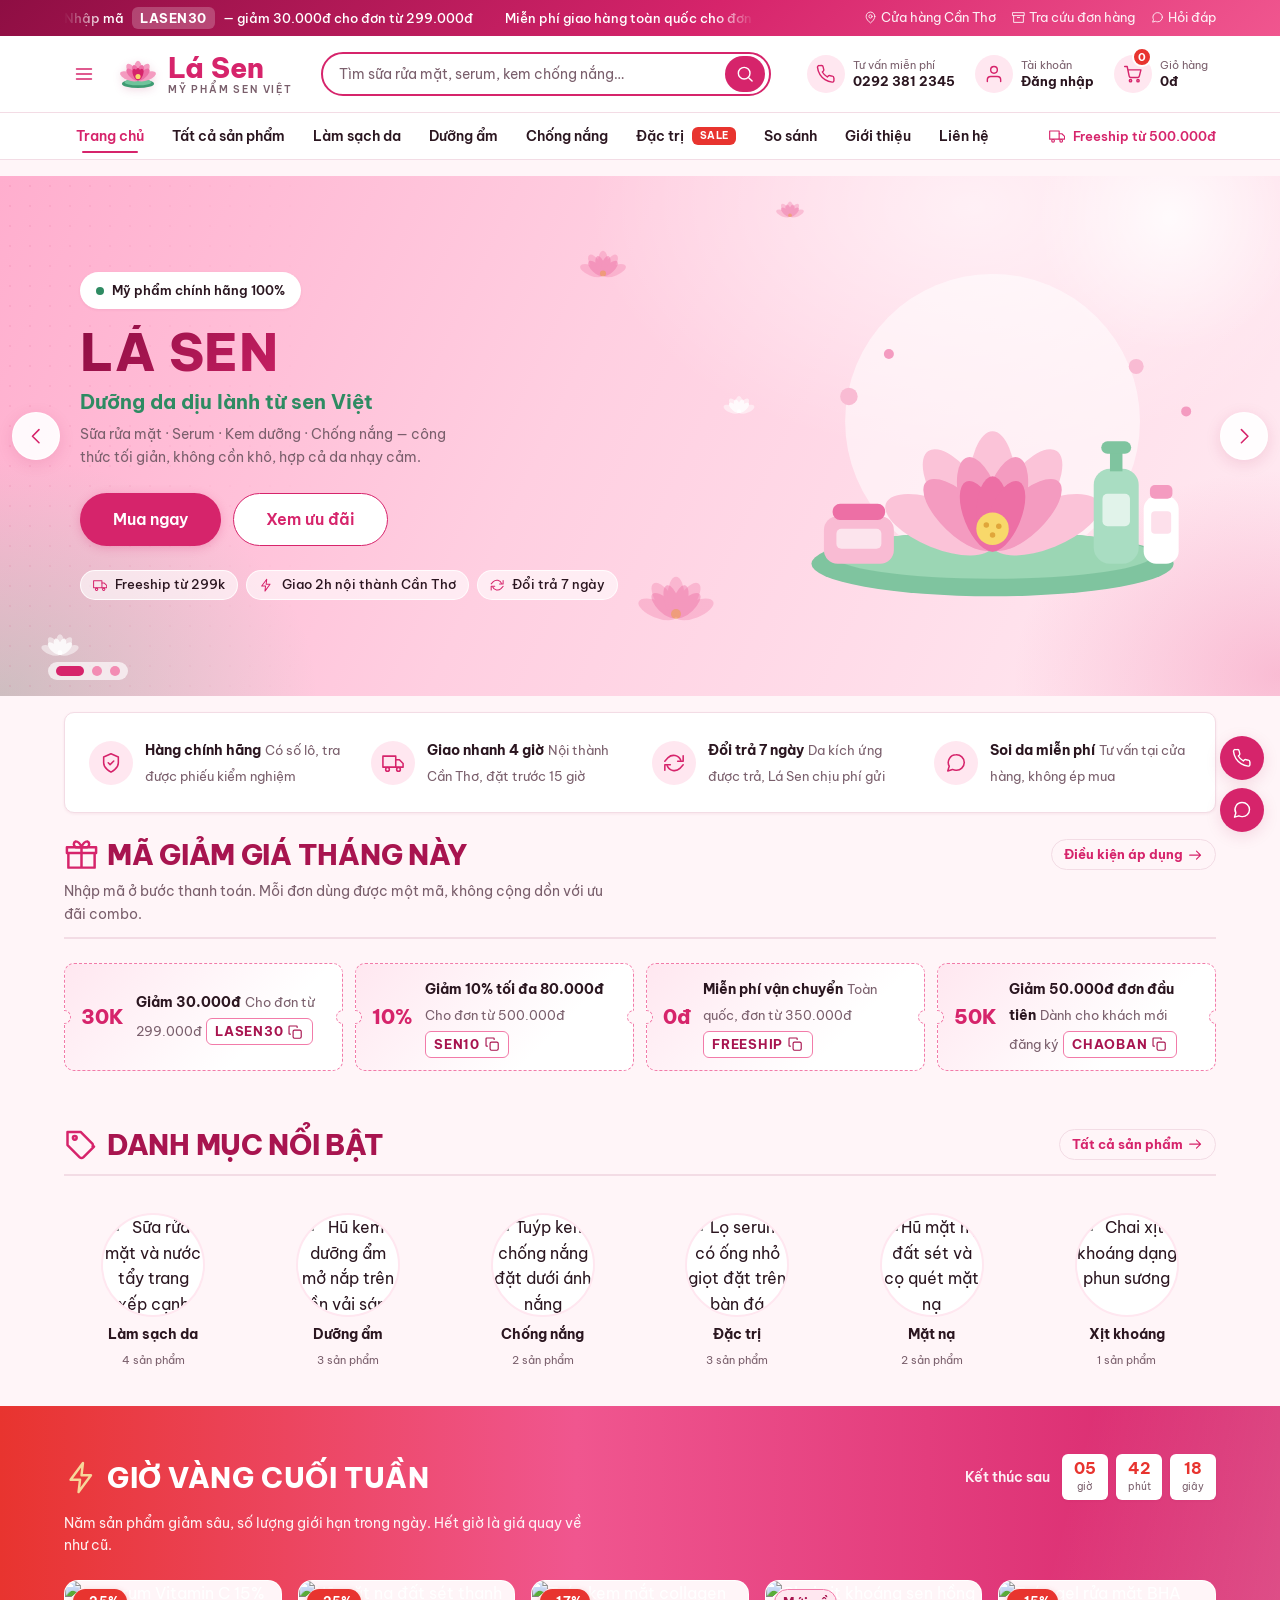
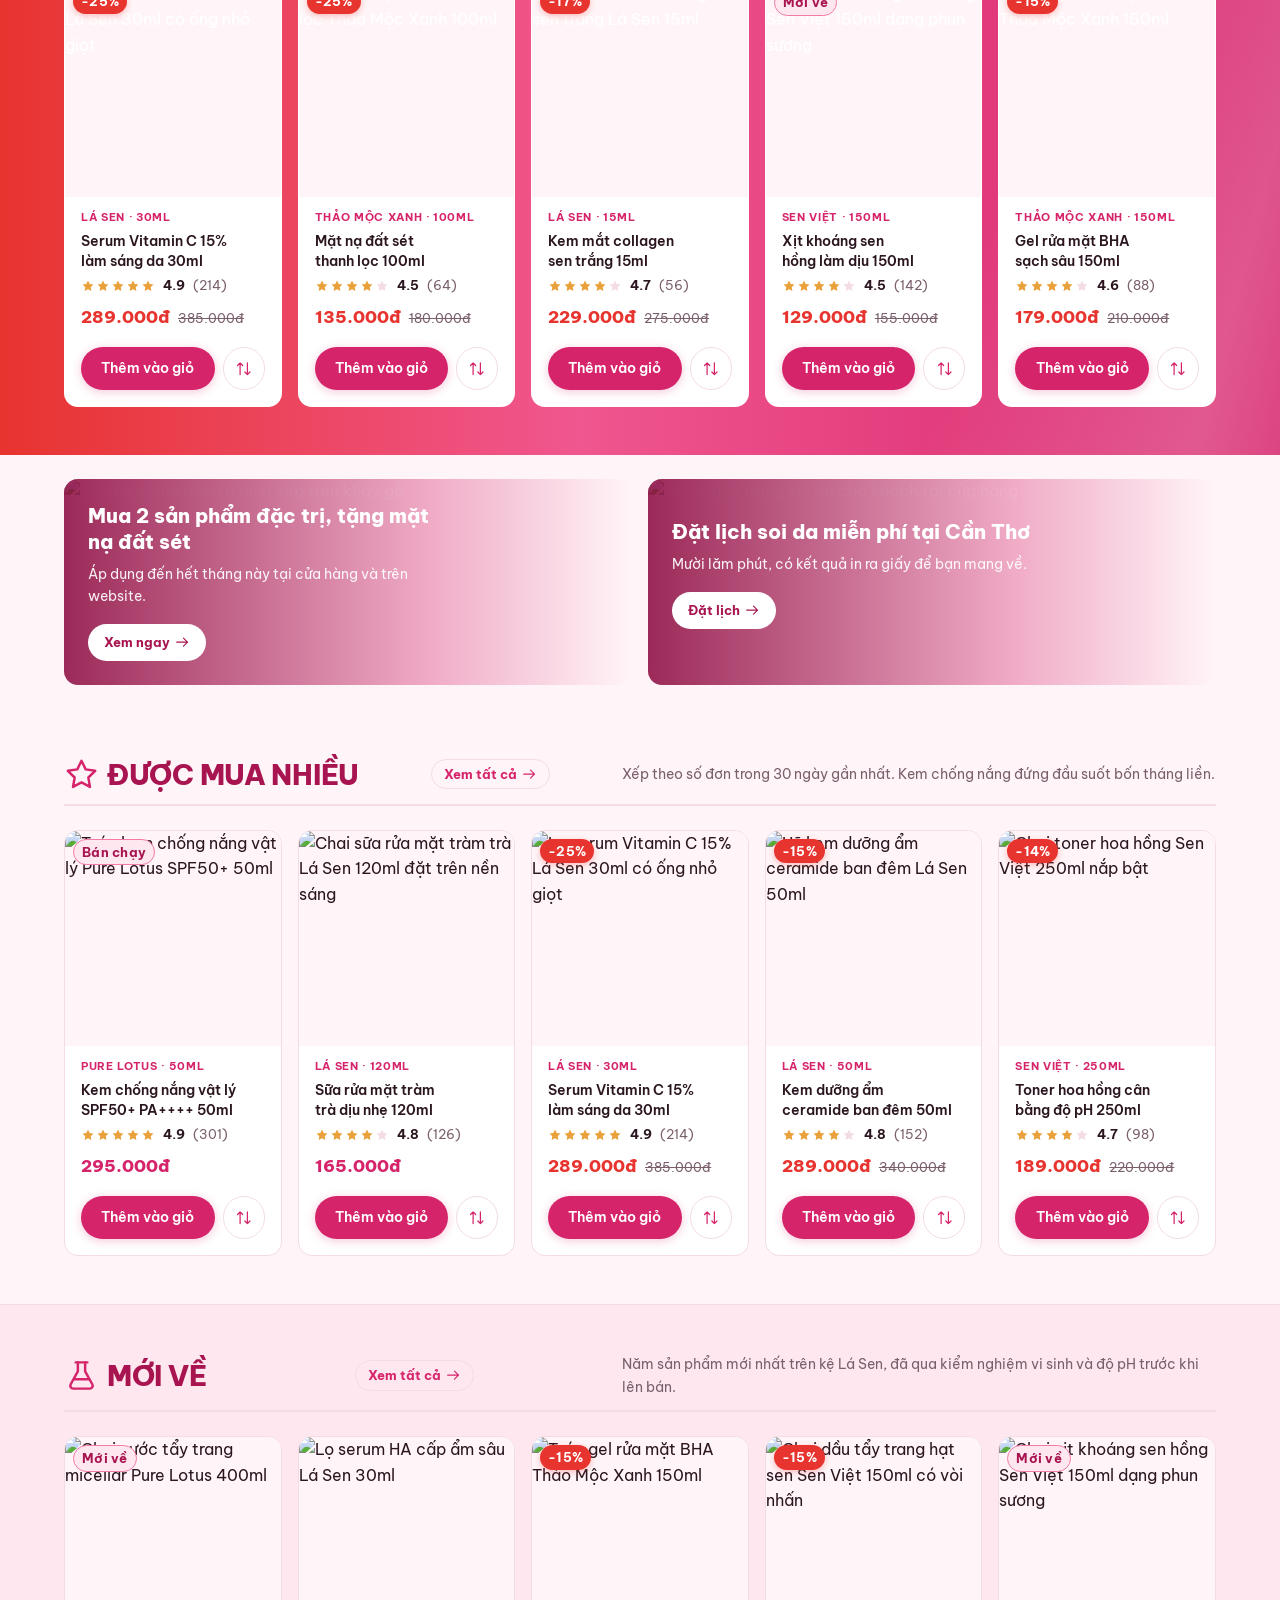
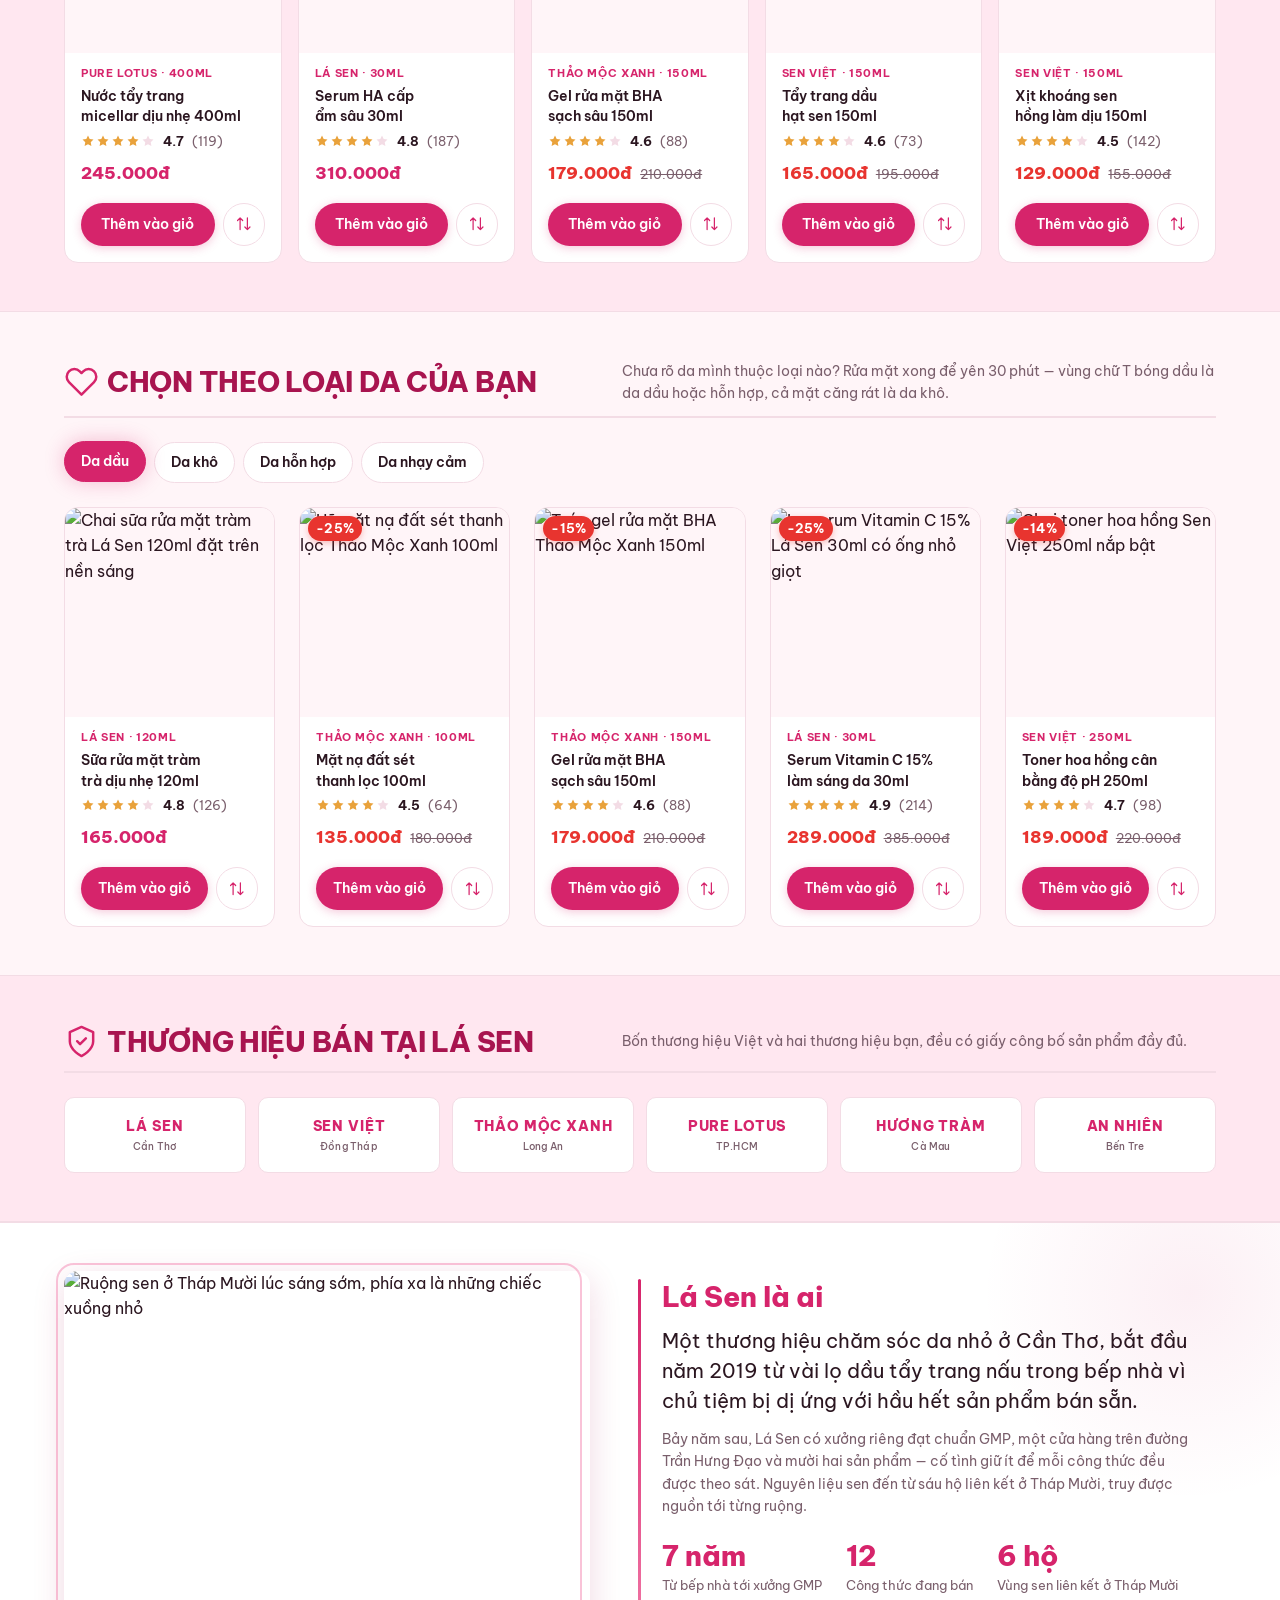
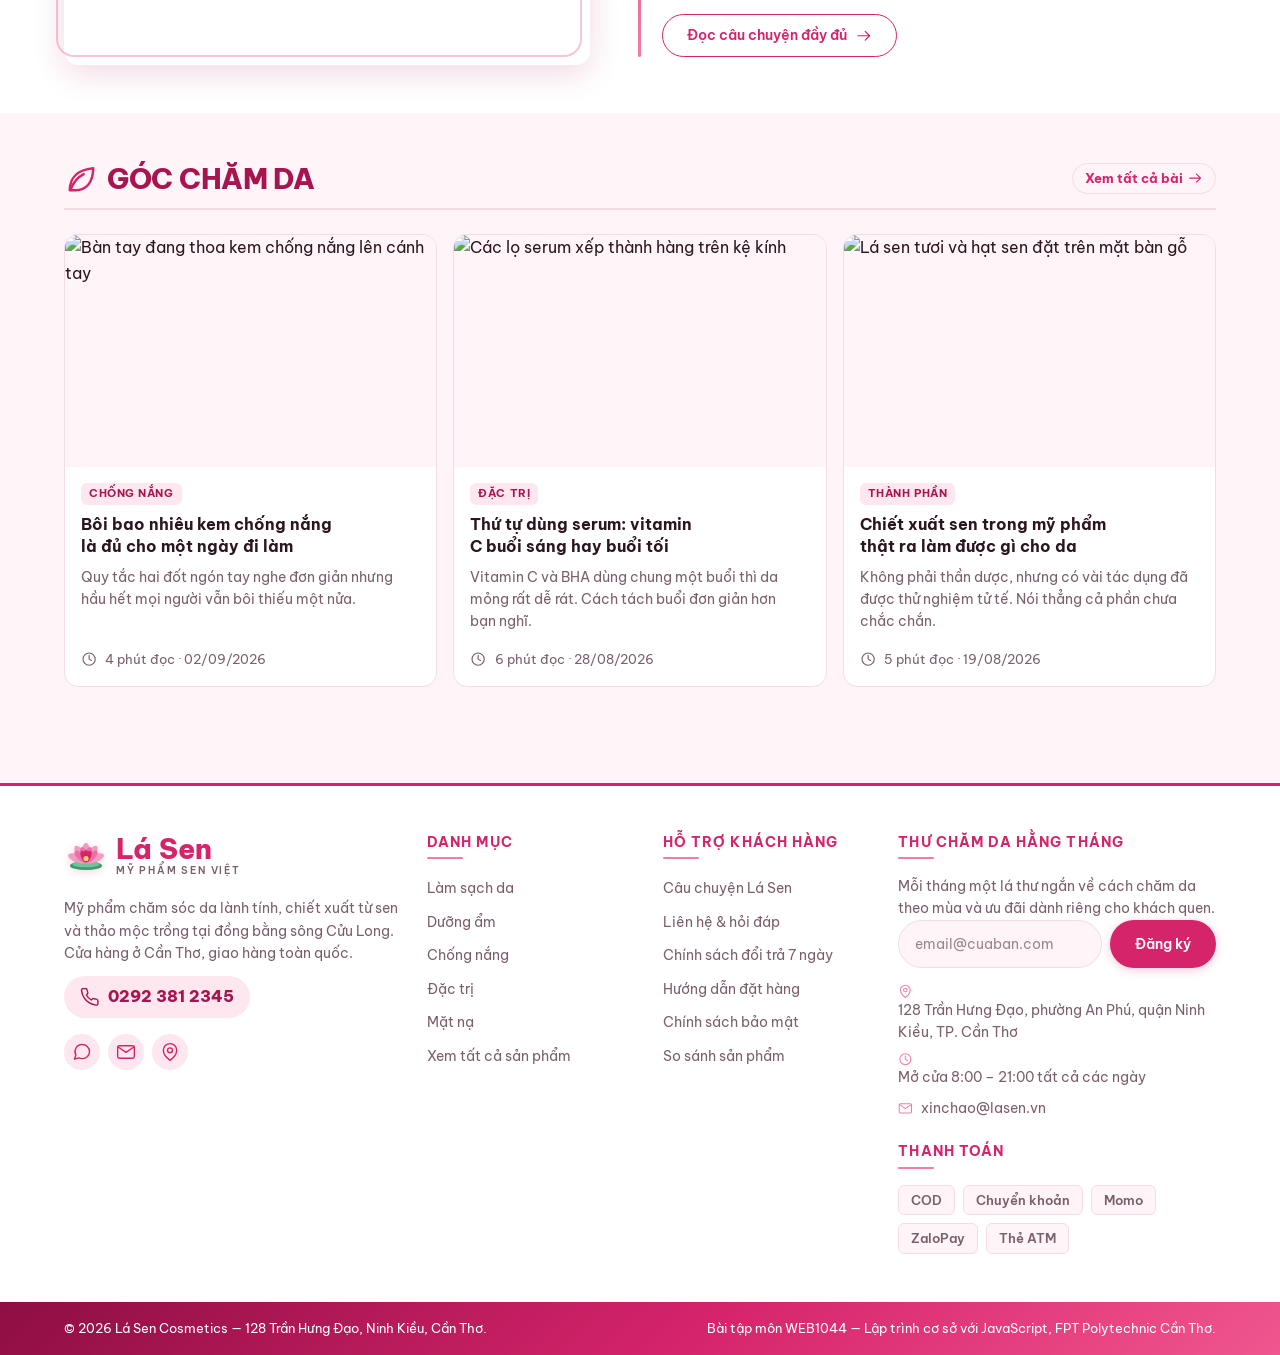
==== index.html @ ba4a765e "add page register" ====
<!DOCTYPE html>
<html lang="vi">

<head>
  <meta charset="UTF-8">
  <meta name="viewport" content="width=device-width, initial-scale=1.0">
  <title>Lá Sen — Mỹ phẩm chăm sóc da từ sen Việt</title>
  <meta name="description"
    content="Lá Sen bán mỹ phẩm chăm sóc da lành tính chiết xuất từ sen và thảo mộc Việt Nam. Cửa hàng tại Cần Thơ, giao hàng toàn quốc, đổi trả trong 7 ngày.">
  <link rel="stylesheet" href="css/base.css">
  <link rel="stylesheet" href="css/components.css">
  <link rel="stylesheet" href="css/pages/home.css">
</head>

<body>

  <!-- ===== Kho icon dùng chung (inline SVG, tham chiếu bằng <use href="#i-...">) ===== -->
  <svg class="sprite" aria-hidden="true" focusable="false" xmlns="http://www.w3.org/2000/svg">
    <!-- Logo hoa sen: dựng bằng ellipse xoay quanh gốc (24, 30.5), cùng ngôn
         ngữ hình với hoa sen trong minh hoạ banner. Màu tô nằm trên hình nên
         icon này không ăn theo currentColor như các icon nét khác. -->
    <symbol id="i-lotus" viewBox="0 0 48 48">
      <ellipse cx="24" cy="34.5" rx="17.5" ry="4.8" fill="#3E9B72" />
      <ellipse cx="24" cy="32.9" rx="14.6" ry="3.5" fill="#6FC49B" />
      <g fill="#F49BC0">
        <ellipse cx="24" cy="20" rx="4.4" ry="10.5" transform="rotate(-68 24 30.5)" />
        <ellipse cx="24" cy="20" rx="4.4" ry="10.5" transform="rotate(-34 24 30.5)" />
        <ellipse cx="24" cy="20" rx="4.4" ry="10.5" />
        <ellipse cx="24" cy="20" rx="4.4" ry="10.5" transform="rotate(34 24 30.5)" />
        <ellipse cx="24" cy="20" rx="4.4" ry="10.5" transform="rotate(68 24 30.5)" />
      </g>
      <g fill="#ED6FA5">
        <ellipse cx="24" cy="22.1" rx="3.7" ry="8.6" transform="rotate(-46 24 30.5)" />
        <ellipse cx="24" cy="22.1" rx="3.7" ry="8.6" transform="rotate(-16 24 30.5)" />
        <ellipse cx="24" cy="22.1" rx="3.7" ry="8.6" transform="rotate(16 24 30.5)" />
        <ellipse cx="24" cy="22.1" rx="3.7" ry="8.6" transform="rotate(46 24 30.5)" />
      </g>
      <g fill="#D6246B">
        <ellipse cx="24" cy="24.1" rx="3" ry="6.6" transform="rotate(-22 24 30.5)" />
        <ellipse cx="24" cy="24.1" rx="3" ry="6.6" />
        <ellipse cx="24" cy="24.1" rx="3" ry="6.6" transform="rotate(22 24 30.5)" />
      </g>
      <circle cx="24" cy="26.7" r="2.8" fill="#F8D86A" />
    </symbol>
    <symbol id="i-menu" viewBox="0 0 24 24">
      <path d="M3 6h18M3 12h18M3 18h18" />
    </symbol>
    <symbol id="i-close" viewBox="0 0 24 24">
      <path d="M18 6L6 18M6 6l12 12" />
    </symbol>
    <symbol id="i-cart" viewBox="0 0 24 24">
      <circle cx="9" cy="20" r="1.4" />
      <circle cx="18" cy="20" r="1.4" />
      <path d="M2 3h3l2.4 11.6a2 2 0 0 0 2 1.6h8.2a2 2 0 0 0 2-1.6L21.5 7H6" />
    </symbol>
    <symbol id="i-star" viewBox="0 0 24 24">
      <path d="M12 2.6l2.9 5.9 6.5.95-4.7 4.6 1.1 6.45L12 17.45 6.2 20.5l1.1-6.45L2.6 9.45l6.5-.95L12 2.6z" />
    </symbol>
    <symbol id="i-search" viewBox="0 0 24 24">
      <circle cx="11" cy="11" r="7" />
      <path d="M20.5 20.5L16.7 16.7" />
    </symbol>
    <symbol id="i-filter" viewBox="0 0 24 24">
      <path d="M4 21v-6M4 11V3M12 21v-9M12 8V3M20 21v-5M20 12V3M1 15h6M9 8h6M17 16h6" />
    </symbol>
    <symbol id="i-chevron-left" viewBox="0 0 24 24">
      <path d="M15 5l-7 7 7 7" />
    </symbol>
    <symbol id="i-chevron-right" viewBox="0 0 24 24">
      <path d="M9 5l7 7-7 7" />
    </symbol>
    <symbol id="i-chevron-down" viewBox="0 0 24 24">
      <path d="M5 9l7 7 7-7" />
    </symbol>
    <symbol id="i-heart" viewBox="0 0 24 24">
      <path d="M20.6 5a5.2 5.2 0 0 0-7.4 0L12 6.2 10.8 5a5.2 5.2 0 1 0-7.4 7.4l8.6 8.6 8.6-8.6a5.2 5.2 0 0 0 0-7.4z" />
    </symbol>
    <symbol id="i-compare" viewBox="0 0 24 24">
      <path d="M7 4v16M7 4L3.5 7.5M7 4l3.5 3.5M17 20V4M17 20l-3.5-3.5M17 20l3.5-3.5" />
    </symbol>
    <symbol id="i-trash" viewBox="0 0 24 24">
      <path d="M3 6h18M8 6V4h8v2M18.5 6l-1 14H6.5l-1-14M10 10.5v6M14 10.5v6" />
    </symbol>
    <symbol id="i-check" viewBox="0 0 24 24">
      <path d="M20 6L9 17l-5-5" />
    </symbol>
    <symbol id="i-shield" viewBox="0 0 24 24">
      <path d="M12 22s8-4 8-10V5.5L12 2 4 5.5V12c0 6 8 10 8 10z" />
      <path d="M9 11.8l2 2 4-4" />
    </symbol>
    <symbol id="i-truck" viewBox="0 0 24 24">
      <path d="M1 4.5h14v12H1z" />
      <path d="M15 8.5h4l4 4v4h-8" />
      <circle cx="6" cy="19" r="2" />
      <circle cx="18" cy="19" r="2" />
    </symbol>
    <symbol id="i-refresh" viewBox="0 0 24 24">
      <path d="M22 4v6h-6M2 20v-6h6" />
      <path d="M19.4 9A8.5 8.5 0 0 0 5.6 6.1L2 10m20 4l-3.6 3.9A8.5 8.5 0 0 1 4.6 15" />
    </symbol>
    <symbol id="i-chat" viewBox="0 0 24 24">
      <path
        d="M21 11.5a8.4 8.4 0 0 1-9 8.4 8.6 8.6 0 0 1-3.8-.9L3 20.6l1.6-5.1A8.4 8.4 0 0 1 12 3.1a8.4 8.4 0 0 1 9 8.4z" />
    </symbol>
    <symbol id="i-eye" viewBox="0 0 24 24">
      <path d="M1.5 12S5.7 5 12 5s10.5 7 10.5 7-4.2 7-10.5 7S1.5 12 1.5 12z" />
      <circle cx="12" cy="12" r="3" />
    </symbol>
    <symbol id="i-eye-off" viewBox="0 0 24 24">
      <path
        d="M10.6 5.2A9.9 9.9 0 0 1 12 5c6.3 0 10.5 7 10.5 7a18 18 0 0 1-2.3 3.2M6.2 6.7A17.6 17.6 0 0 0 1.5 12S5.7 19 12 19a9.9 9.9 0 0 0 4.2-.9" />
      <path d="M9.9 9.9a3 3 0 0 0 4.2 4.2" />
      <path d="M2 2l20 20" />
    </symbol>
    <symbol id="i-phone" viewBox="0 0 24 24">
      <path
        d="M21.5 16.9v2.8a2 2 0 0 1-2.2 2 19.6 19.6 0 0 1-8.5-3 19.3 19.3 0 0 1-6-6 19.6 19.6 0 0 1-3-8.6 2 2 0 0 1 2-2.2H6.6a2 2 0 0 1 2 1.7c.13.95.36 1.9.7 2.8a2 2 0 0 1-.5 2.1L7.6 9.6a16 16 0 0 0 6 6l1.1-1.2a2 2 0 0 1 2.1-.5c.9.34 1.85.57 2.8.7a2 2 0 0 1 1.7 2z" />
    </symbol>
    <symbol id="i-mail" viewBox="0 0 24 24">
      <rect x="2" y="4.5" width="20" height="15" rx="2" />
      <path d="M2.6 6l9.4 6.4L21.4 6" />
    </symbol>
    <symbol id="i-pin" viewBox="0 0 24 24">
      <path d="M20 10c0 6.5-8 12-8 12s-8-5.5-8-12a8 8 0 0 1 16 0z" />
      <circle cx="12" cy="10" r="3" />
    </symbol>
    <symbol id="i-clock" viewBox="0 0 24 24">
      <circle cx="12" cy="12" r="9" />
      <path d="M12 6.5V12l3.5 2" />
    </symbol>
    <symbol id="i-box" viewBox="0 0 24 24">
      <path d="M21 8.5V21H3V8.5M1.5 3h21v5.5h-21zM10 12h4" />
    </symbol>
    <symbol id="i-plus" viewBox="0 0 24 24">
      <path d="M12 5v14M5 12h14" />
    </symbol>
    <symbol id="i-minus" viewBox="0 0 24 24">
      <path d="M5 12h14" />
    </symbol>
    <symbol id="i-user" viewBox="0 0 24 24">
      <path d="M20 21v-2a4 4 0 0 0-4-4H8a4 4 0 0 0-4 4v2" />
      <circle cx="12" cy="7" r="4" />
    </symbol>
    <symbol id="i-arrow-right" viewBox="0 0 24 24">
      <path d="M4 12h16M14 6l6 6-6 6" />
    </symbol>
    <symbol id="i-leaf" viewBox="0 0 24 24">
      <path d="M4 20c0-8 5-14 16-15 0 10-5 15-12 15H4z" />
      <path d="M4.5 19.5c2-5 5-8.5 9-10.5" />
    </symbol>
    <symbol id="i-flask" viewBox="0 0 24 24">
      <path d="M9.5 3v6.2L4.6 18a2 2 0 0 0 1.7 3h11.4a2 2 0 0 0 1.7-3l-4.9-8.8V3" />
      <path d="M8 3h8M7.2 14.5h9.6" />
    </symbol>
    <symbol id="i-tag" viewBox="0 0 24 24">
      <path d="M20.6 13.4l-7.2 7.2a2 2 0 0 1-2.8 0L2.4 12.4V3.4h9l8.2 8.2a2 2 0 0 1 0 1.8z" />
      <circle cx="7.4" cy="7.4" r="1.3" />
    </symbol>
      <symbol id="i-arrow-up" viewBox="0 0 24 24">
      <path d="M12 20V4M6 10l6-6 6 6" />
    </symbol>
    <symbol id="i-bolt" viewBox="0 0 24 24">
      <path d="M13 2L4.5 13.5H11l-1 8.5 8.5-11.5H12l1-8.5z" />
    </symbol>
    <symbol id="i-gift" viewBox="0 0 24 24">
      <path d="M3 11h18v10H3zM2 7h20v4H2zM12 7v14" />
      <path d="M12 7S10.5 3 8 3a2.2 2.2 0 0 0 0 4h4zM12 7s1.5-4 4-4a2.2 2.2 0 0 1 0 4h-4z" />
    </symbol>
    <symbol id="i-copy" viewBox="0 0 24 24">
      <rect x="9" y="9" width="12" height="12" rx="2" />
      <path d="M5 15H4a1 1 0 0 1-1-1V4a1 1 0 0 1 1-1h10a1 1 0 0 1 1 1v1" />
    </symbol>
  </svg>

  <a class="skip-link" href="#main">Bỏ qua tới nội dung chính</a>

  <!-- ===== THANH KHUYẾN MÃI ===== -->
  <div class="topbar">
    <div class="container topbar__inner">
      <p class="topbar__promo">
        <span class="topbar__track">
          <span class="topbar__code">Nhập mã <b>LASEN30</b> — giảm 30.000đ cho đơn từ 299.000đ</span>
          <span class="topbar__code">Miễn phí giao hàng toàn quốc cho đơn từ <b>500.000đ</b></span>
          <span class="topbar__code">Đổi trả trong <b>7 ngày</b>, kể cả khi lọ đã mở nắp</span>
          <span class="topbar__code" aria-hidden="true">Nhập mã <b>LASEN30</b> — giảm 30.000đ cho đơn từ 299.000đ</span>
          <span class="topbar__code" aria-hidden="true">Miễn phí giao hàng toàn quốc cho đơn từ <b>500.000đ</b></span>
          <span class="topbar__code" aria-hidden="true">Đổi trả trong <b>7 ngày</b>, kể cả khi lọ đã mở nắp</span>
        </span>
      </p>

      <ul class="topbar__links">
        <li><a class="topbar__link" href="contact.html">
          <svg class="icon" aria-hidden="true"><use href="#i-pin"></use></svg>
          Cửa hàng Cần Thơ
        </a></li>
        <li><a class="topbar__link" href="contact.html">
          <svg class="icon" aria-hidden="true"><use href="#i-box"></use></svg>
          Tra cứu đơn hàng
        </a></li>
        <li><a class="topbar__link" href="contact.html">
          <svg class="icon" aria-hidden="true"><use href="#i-chat"></use></svg>
          Hỏi đáp
        </a></li>
      </ul>
    </div>
  </div>

  <!-- ===== HEADER ===== -->
  <header class="header" data-header>
    <div class="container header__inner">
      <button class="header__toggle" type="button" aria-label="Mở menu danh mục" aria-expanded="false"
        aria-controls="site-nav" data-nav-toggle>
        <svg class="icon" aria-hidden="true">
          <use href="#i-menu"></use>
        </svg>
      </button>

      <a class="logo" href="index.html">
        <svg class="logo__mark" aria-hidden="true">
          <use href="#i-lotus"></use>
        </svg>
        <span class="logo__name">
          <span class="logo__text">Lá Sen</span>
          <span class="logo__sub">Mỹ phẩm sen Việt</span>
        </span>
      </a>

      <form class="search" role="search" action="products.html" method="get" data-search-form>
        <label class="sr-only" for="site-search">Tìm sản phẩm</label>
        <div class="search__control">
          <input class="search__input" type="search" id="site-search" name="q" autocomplete="off"
            placeholder="Tìm sữa rửa mặt, serum, kem chống nắng…" data-search-input>
          <button class="search__btn" type="submit" aria-label="Tìm kiếm">
            <svg class="icon" aria-hidden="true">
              <use href="#i-search"></use>
            </svg>
          </button>
        </div>
        <!-- JS đổ danh sách gợi ý vào đây -->
        <div class="search__suggest" data-search-suggest></div>
      </form>

      <div class="header__actions">
        <button class="header__search-toggle" type="button" aria-label="Mở ô tìm kiếm" data-search-toggle>
          <svg class="icon" aria-hidden="true">
            <use href="#i-search"></use>
          </svg>
        </button>

        <a class="header__act header__phone" href="tel:02923812345">
          <span class="header__act-ico">
            <svg class="icon" aria-hidden="true">
              <use href="#i-phone"></use>
            </svg>
          </span>
          <span class="header__act-txt">
            <span class="header__act-lbl">Tư vấn miễn phí</span>
            <span class="header__act-val">0292 381 2345</span>
          </span>
        </a>

        <a class="header__act" href="login.html">
          <span class="header__act-ico">
            <svg class="icon" aria-hidden="true">
              <use href="#i-user"></use>
            </svg>
          </span>
          <span class="header__act-txt">
            <span class="header__act-lbl">Tài khoản</span>
            <span class="header__act-val">Đăng nhập</span>
          </span>
        </a>

        <a class="header__act cart-btn" href="cart.html" aria-label="Giỏ hàng của bạn">
          <span class="header__act-ico">
            <svg class="icon" aria-hidden="true">
              <use href="#i-cart"></use>
            </svg>
          </span>
          <span class="cart-btn__count" data-cart-count>0</span>
          <span class="header__act-txt">
            <span class="header__act-lbl">Giỏ hàng</span>
            <span class="header__act-val" data-cart-total>0đ</span>
          </span>
        </a>
      </div>
    </div>

    <nav class="catnav" id="site-nav" aria-label="Danh mục sản phẩm" data-nav>
      <div class="container catnav__inner">
        <ul class="catnav__list">
          <li class="catnav__item"><a class="catnav__link is-active" aria-current="page" href="index.html" data-nav-key="home">Trang chủ</a></li>
          <li class="catnav__item"><a class="catnav__link" href="products.html" data-nav-key="products">Tất cả sản
              phẩm</a></li>
          <li class="catnav__item"><a class="catnav__link" href="products.html?cat=lam-sach">Làm sạch da</a></li>
          <li class="catnav__item"><a class="catnav__link" href="products.html?cat=duong-am">Dưỡng ẩm</a></li>
          <li class="catnav__item"><a class="catnav__link" href="products.html?cat=chong-nang">Chống nắng</a></li>
          <li class="catnav__item"><a class="catnav__link" href="products.html?cat=dac-tri">Đặc trị
              <span class="catnav__tag">Sale</span></a></li>
          <li class="catnav__item"><a class="catnav__link" href="compare.html" data-nav-key="compare">So sánh</a></li>
          <li class="catnav__item"><a class="catnav__link" href="about.html" data-nav-key="about">Giới thiệu</a></li>
          <li class="catnav__item"><a class="catnav__link" href="contact.html" data-nav-key="contact">Liên hệ</a></li>
        </ul>

        <p class="catnav__note">
          <svg class="icon" aria-hidden="true">
            <use href="#i-truck"></use>
          </svg>
          Freeship từ 500.000đ
        </p>
      </div>
    </nav>
  </header>

  <!-- ===== NỘI DUNG ===== -->
  <main id="main">

    <!-- Tiêu đề cấp 1 của trang chủ: trình đọc màn hình đọc được, không hiện
       trên màn hình vì vai trò dẫn dắt thị giác đã do slider banner đảm nhiệm. -->
    <h1 class="sr-only">Lá Sen — mỹ phẩm chăm sóc da từ sen và thảo mộc Việt Nam</h1>

    <!-- ----- 1. Banner: slider lớn ----- -->
    <section aria-label="Ưu đãi và giới thiệu nổi bật">
      <!-- Slider nằm ngoài .container để trải hết chiều ngang màn hình;
         phần chữ bên trong tự canh theo lề container trên màn rộng. -->
      <div class="hero-row">

        <div class="slider hero-slider" data-slider>
          <div class="slider__viewport">
            <div class="slider__track" data-slider-track>

              <div class="slider__slide" role="group" aria-roledescription="slide" aria-label="Slide 1 trên 3">
                <div class="hero">
                  <div class="hero__body">
                    <span class="hero__eyebrow">
                      <span class="hero__dot" aria-hidden="true"></span>
                      Mỹ phẩm chính hãng 100%
                    </span>
                    <h2 class="hero__title">Lá Sen</h2>
                    <p class="hero__tagline">Dưỡng da dịu lành từ sen Việt</p>
                    <p class="hero__text">Sữa rửa mặt · Serum · Kem dưỡng · Chống nắng — công thức tối giản,
                      không cồn khô, hợp cả da nhạy cảm.</p>
                    <div class="hero__actions">
                      <a class="btn btn--primary btn--lg" href="products.html">Mua ngay</a>
                      <a class="btn btn--outline btn--lg" href="products.html?sale=1">Xem ưu đãi</a>
                    </div>
                    <ul class="hero__perks">
                      <li class="hero__perk">
                        <svg class="icon" aria-hidden="true">
                          <use href="#i-truck"></use>
                        </svg>
                        Freeship từ 299k
                      </li>
                      <li class="hero__perk">
                        <svg class="icon" aria-hidden="true">
                          <use href="#i-bolt"></use>
                        </svg>
                        Giao 2h nội thành Cần Thơ
                      </li>
                      <li class="hero__perk">
                        <svg class="icon" aria-hidden="true">
                          <use href="#i-refresh"></use>
                        </svg>
                        Đổi trả 7 ngày
                      </li>
                    </ul>
                  </div>

                  <!-- Hoa sen trên lá, hai bên là hũ kem và chai dưỡng -->
                  <div class="hero__art">
                    <svg viewBox="0 0 420 300" focusable="false" aria-hidden="true">
                      <circle cx="235" cy="138" r="118" fill="#FFFFFF" opacity=".55" />

                      <circle cx="120" cy="118" r="7" fill="#F9BBD3" />
                      <circle cx="152" cy="84" r="4" fill="#F49BC0" />
                      <circle cx="350" cy="94" r="6" fill="#F9BBD3" />
                      <circle cx="390" cy="130" r="4" fill="#F49BC0" />

                      <ellipse cx="235" cy="252" rx="145" ry="26" fill="#7FC49F" />
                      <ellipse cx="235" cy="245" rx="128" ry="19" fill="#9BD6B4" />

                      <g fill="#FBC3D8">
                        <ellipse cx="235" cy="192" rx="19" ry="46" transform="rotate(-68 235 238)" />
                        <ellipse cx="235" cy="192" rx="19" ry="46" transform="rotate(-34 235 238)" />
                        <ellipse cx="235" cy="192" rx="19" ry="46" />
                        <ellipse cx="235" cy="192" rx="19" ry="46" transform="rotate(34 235 238)" />
                        <ellipse cx="235" cy="192" rx="19" ry="46" transform="rotate(68 235 238)" />
                      </g>
                      <g fill="#F49BC0">
                        <ellipse cx="235" cy="202" rx="16" ry="38" transform="rotate(-46 235 238)" />
                        <ellipse cx="235" cy="202" rx="16" ry="38" transform="rotate(-16 235 238)" />
                        <ellipse cx="235" cy="202" rx="16" ry="38" transform="rotate(16 235 238)" />
                        <ellipse cx="235" cy="202" rx="16" ry="38" transform="rotate(46 235 238)" />
                      </g>
                      <g fill="#ED6FA5">
                        <ellipse cx="235" cy="212" rx="13" ry="30" transform="rotate(-22 235 238)" />
                        <ellipse cx="235" cy="212" rx="13" ry="30" />
                        <ellipse cx="235" cy="212" rx="13" ry="30" transform="rotate(22 235 238)" />
                      </g>
                      <circle cx="235" cy="224" r="13" fill="#F8D86A" />
                      <circle cx="230" cy="221" r="2.2" fill="#E0A63A" />
                      <circle cx="240" cy="222" r="2.2" fill="#E0A63A" />
                      <circle cx="235" cy="229" r="2.2" fill="#E0A63A" />

                      <rect x="100" y="214" width="56" height="38" rx="11" fill="#F9BBD3" />
                      <rect x="107" y="204" width="42" height="13" rx="6" fill="#ED6FA5" />
                      <rect x="110" y="224" width="36" height="16" rx="4" fill="#FFFFFF" opacity=".6" />

                      <rect x="316" y="176" width="36" height="76" rx="13" fill="#A9DDC2" />
                      <rect x="329" y="163" width="10" height="15" fill="#7FC49F" />
                      <rect x="322" y="154" width="24" height="10" rx="5" fill="#7FC49F" />
                      <rect x="323" y="196" width="22" height="26" rx="4" fill="#FFFFFF" opacity=".65" />

                      <rect x="356" y="198" width="28" height="54" rx="10" fill="#FFFFFF" />
                      <rect x="361" y="189" width="18" height="11" rx="4" fill="#F49BC0" />
                      <rect x="362" y="210" width="16" height="18" rx="3" fill="#FDE0EB" />
                    </svg>
                  </div>
                </div>
              </div>

              <div class="slider__slide" role="group" aria-roledescription="slide" aria-label="Slide 2 trên 3">
                <div class="hero">
                  <div class="hero__body">
                    <span class="hero__eyebrow">
                      <span class="hero__dot" aria-hidden="true"></span>
                      Ưu đãi đến hết Chủ Nhật
                    </span>
                    <h2 class="hero__title">Giảm 25%</h2>
                    <p class="hero__tagline">Serum Vitamin C 15% làm sáng da</p>
                    <p class="hero__text">Ethyl Ascorbic Acid ổn định, pH quanh 5,5 nên da mỏng vẫn dùng được.</p>
                    <div class="hero__actions">
                      <a class="btn btn--primary btn--lg" href="product-detail.html?id=p2">Mua ngay 289.000đ</a>
                      <a class="btn btn--outline btn--lg" href="compare.html">So sánh serum</a>
                    </div>
                    <ul class="hero__perks">
                      <li class="hero__perk">
                        <svg class="icon" aria-hidden="true">
                          <use href="#i-tag"></use>
                        </svg>
                        Giá gốc 385.000đ
                      </li>
                      <li class="hero__perk">
                        <svg class="icon" aria-hidden="true">
                          <use href="#i-box"></use>
                        </svg>
                        Còn 28 lọ tại kho Cần Thơ
                      </li>
                      <li class="hero__perk">
                        <svg class="icon" aria-hidden="true">
                          <use href="#i-shield"></use>
                        </svg>
                        Tem chống giả
                      </li>
                    </ul>
                  </div>

                  <!-- Lọ serum có ống nhỏ giọt, cạnh lát cam vitamin C -->
                  <div class="hero__art">
                    <svg viewBox="0 0 420 300" focusable="false" aria-hidden="true">
                      <circle cx="235" cy="138" r="118" fill="#FFFFFF" opacity=".55" />
                      <ellipse cx="228" cy="262" rx="140" ry="18" fill="#F9BBD3" opacity=".7" />

                      <circle cx="120" cy="104" r="6" fill="#F9BBD3" />
                      <circle cx="356" cy="88" r="5" fill="#F49BC0" />
                      <circle cx="384" cy="126" r="7" fill="#F9BBD3" />

                      <circle cx="108" cy="196" r="42" fill="#F8D86A" />
                      <circle cx="108" cy="196" r="33" fill="#FCEAB0" />
                      <g stroke="#F8D86A" stroke-width="3" stroke-linecap="round">
                        <path d="M108 196L108 165M108 196L134 180M108 196L134 212M108 196L108 227M108 196L82 212M108 196L82 180" />
                      </g>
                      <circle cx="108" cy="196" r="5" fill="#F8D86A" />

                      <rect x="196" y="78" width="46" height="32" rx="9" fill="#D6246B" />
                      <rect x="208" y="68" width="22" height="12" rx="6" fill="#ED6FA5" />
                      <rect x="207" y="108" width="24" height="20" fill="#F9BBD3" />
                      <rect x="180" y="126" width="78" height="128" rx="20" fill="#F49BC0" />
                      <path d="M188 176h62v58a12 12 0 0 1-12 12h-38a12 12 0 0 1-12-12z" fill="#ED6FA5" />
                      <rect x="192" y="150" width="54" height="44" rx="8" fill="#FFFFFF" opacity=".92" />
                      <rect x="200" y="162" width="38" height="5" rx="2.5" fill="#F49BC0" />
                      <rect x="200" y="174" width="26" height="5" rx="2.5" fill="#FBC3D8" />

                      <path d="M300 150c0 8-6 14-14 14s-14-6-14-14 14-26 14-26 14 18 14 26z" fill="#ED6FA5" />
                      <path d="M336 196c0 6-4 10-10 10s-10-4-10-10 10-19 10-19 10 13 10 19z" fill="#F49BC0" />
                      <path d="M312 236c0 5-3 8-8 8s-8-3-8-8 8-15 8-15 8 10 8 15z" fill="#FBC3D8" />
                    </svg>

                    <!-- Con dấu giảm giá nghiêng ở góc trên phải của hình -->
                    <span class="hero__stamp" aria-hidden="true">
                      <b>−25%</b>
                      <small>hôm nay</small>
                    </span>
                  </div>
                </div>
              </div>

              <div class="slider__slide" role="group" aria-roledescription="slide" aria-label="Slide 3 trên 3">
                <div class="hero">
                  <div class="hero__body">
                    <span class="hero__eyebrow">
                      <span class="hero__dot" aria-hidden="true"></span>
                      Cửa hàng Cần Thơ
                    </span>
                    <h2 class="hero__title">Soi da miễn phí</h2>
                    <p class="hero__tagline">Ghé tiệm, đo tình trạng da trong 15 phút</p>
                    <p class="hero__text">Kỹ thuật viên soi da bằng đèn Wood, đọc kết quả và gợi ý routine
                      ngay tại chỗ — không tính phí, không ép mua.</p>
                    <div class="hero__actions">
                      <a class="btn btn--primary btn--lg" href="contact.html">Xem đường đi</a>
                      <a class="btn btn--outline btn--lg" href="contact.html">Đặt lịch tư vấn</a>
                    </div>
                    <ul class="hero__perks">
                      <li class="hero__perk">
                        <svg class="icon" aria-hidden="true">
                          <use href="#i-pin"></use>
                        </svg>
                        128 Trần Hưng Đạo, Ninh Kiều
                      </li>
                      <li class="hero__perk">
                        <svg class="icon" aria-hidden="true">
                          <use href="#i-clock"></use>
                        </svg>
                        8:00 – 21:00 mỗi ngày
                      </li>
                      <li class="hero__perk">
                        <svg class="icon" aria-hidden="true">
                          <use href="#i-chat"></use>
                        </svg>
                        Tư vấn 1–1
                      </li>
                    </ul>
                  </div>

                  <!-- Mặt tiền cửa hàng với mái hiên sọc và ghim bản đồ -->
                  <div class="hero__art">
                    <svg viewBox="0 0 420 300" focusable="false" aria-hidden="true">
                      <circle cx="235" cy="138" r="118" fill="#FFFFFF" opacity=".55" />
                      <ellipse cx="225" cy="262" rx="150" ry="18" fill="#F9BBD3" opacity=".7" />

                      <circle cx="112" cy="112" r="6" fill="#F9BBD3" />
                      <circle cx="366" cy="104" r="5" fill="#F49BC0" />

                      <path d="M225 40c-16 0-29 13-29 29 0 21 29 47 29 47s29-26 29-47c0-16-13-29-29-29z" fill="#D6246B" />
                      <circle cx="225" cy="69" r="11" fill="#FFFFFF" />

                      <rect x="140" y="144" width="170" height="112" rx="8" fill="#FFFFFF" />
                      <rect x="140" y="144" width="170" height="112" rx="8" fill="none" stroke="#F4C8D9"
                        stroke-width="3" />

                      <path d="M130 132h190l-10 24H140z" fill="#ED6FA5" />
                      <path d="M152 132h24l-8 24h-24zM200 132h24l-8 24h-24zM248 132h24l-8 24h-24z" fill="#FBC3D8" />

                      <rect x="203" y="190" width="44" height="66" rx="6" fill="#FBC3D8" />
                      <circle cx="238" cy="224" r="3" fill="#D6246B" />

                      <rect x="156" y="176" width="38" height="32" rx="5" fill="#DFF1E7" />
                      <rect x="256" y="176" width="38" height="32" rx="5" fill="#DFF1E7" />

                      <ellipse cx="132" cy="240" rx="16" ry="10" fill="#7FC49F" />
                      <ellipse cx="318" cy="240" rx="16" ry="10" fill="#7FC49F" />
                      <rect x="124" y="240" width="16" height="16" rx="3" fill="#F49BC0" />
                      <rect x="310" y="240" width="16" height="16" rx="3" fill="#F49BC0" />
                    </svg>
                  </div>
                </div>
              </div>

            </div>
          </div>

          <button class="slider__btn slider__btn--prev" type="button" aria-label="Slide trước" data-slider-prev>
            <svg class="icon" aria-hidden="true">
              <use href="#i-chevron-left"></use>
            </svg>
          </button>
          <button class="slider__btn slider__btn--next" type="button" aria-label="Slide kế tiếp" data-slider-next>
            <svg class="icon" aria-hidden="true">
              <use href="#i-chevron-right"></use>
            </svg>
          </button>

          <div class="slider__dots" role="tablist" aria-label="Chọn slide" data-slider-dots>
            <button class="slider__dot is-active" type="button" role="tab" aria-selected="true" aria-label="Slide 1"
              data-slider-dot="0"></button>
            <button class="slider__dot" type="button" role="tab" aria-selected="false" aria-label="Slide 2"
              data-slider-dot="1"></button>
            <button class="slider__dot" type="button" role="tab" aria-selected="false" aria-label="Slide 3"
              data-slider-dot="2"></button>
          </div>
        </div>
      </div>
    </section>

    <!-- ----- 2. Cam kết dịch vụ ----- -->
    <section class="policy-row" aria-labelledby="policy-title">
      <div class="container">
        <h2 class="sr-only" id="policy-title">Cam kết của Lá Sen</h2>
        <ul class="policy">
          <li class="policy__item">
            <span class="policy__icon">
              <svg class="icon" aria-hidden="true">
                <use href="#i-shield"></use>
              </svg>
            </span>
            <span>
              <span class="policy__title">Hàng chính hãng</span>
              <span class="policy__text">Có số lô, tra được phiếu kiểm nghiệm</span>
            </span>
          </li>
          <li class="policy__item">
            <span class="policy__icon">
              <svg class="icon" aria-hidden="true">
                <use href="#i-truck"></use>
              </svg>
            </span>
            <span>
              <span class="policy__title">Giao nhanh 4 giờ</span>
              <span class="policy__text">Nội thành Cần Thơ, đặt trước 15 giờ</span>
            </span>
          </li>
          <li class="policy__item">
            <span class="policy__icon">
              <svg class="icon" aria-hidden="true">
                <use href="#i-refresh"></use>
              </svg>
            </span>
            <span>
              <span class="policy__title">Đổi trả 7 ngày</span>
              <span class="policy__text">Da kích ứng được trả, Lá Sen chịu phí gửi</span>
            </span>
          </li>
          <li class="policy__item">
            <span class="policy__icon">
              <svg class="icon" aria-hidden="true">
                <use href="#i-chat"></use>
              </svg>
            </span>
            <span>
              <span class="policy__title">Soi da miễn phí</span>
              <span class="policy__text">Tư vấn tại cửa hàng, không ép mua</span>
            </span>
          </li>
        </ul>
      </div>
    </section>

    <!-- ----- 3. Mã giảm giá ----- -->
    <section class="section section--tight" aria-labelledby="voucher-title">
      <div class="container">
        <div class="section-title">
          <h2 class="section-title__text" id="voucher-title">
            <svg class="icon" aria-hidden="true">
              <use href="#i-gift"></use>
            </svg>
            Mã giảm giá tháng này
          </h2>
          <a class="section-title__link" href="contact.html">
            Điều kiện áp dụng
            <svg class="icon" aria-hidden="true">
              <use href="#i-arrow-right"></use>
            </svg>
          </a>
          <p class="section-title__sub">Nhập mã ở bước thanh toán. Mỗi đơn dùng được một mã, không cộng dồn với ưu đãi
            combo.</p>
        </div>

        <ul class="vouchers" data-list="vouchers">
          <li class="voucher">
            <span class="voucher__value">30K</span>
            <span class="voucher__body">
              <span class="voucher__title">Giảm 30.000đ</span>
              <span class="voucher__cond">Cho đơn từ 299.000đ</span>
              <button class="voucher__code" type="button" data-copy-code="LASEN30">
                LASEN30
                <svg class="icon" aria-hidden="true">
                  <use href="#i-copy"></use>
                </svg>
              </button>
            </span>
          </li>
          <li class="voucher">
            <span class="voucher__value">10%</span>
            <span class="voucher__body">
              <span class="voucher__title">Giảm 10% tối đa 80.000đ</span>
              <span class="voucher__cond">Cho đơn từ 500.000đ</span>
              <button class="voucher__code" type="button" data-copy-code="SEN10">
                SEN10
                <svg class="icon" aria-hidden="true">
                  <use href="#i-copy"></use>
                </svg>
              </button>
            </span>
          </li>
          <li class="voucher">
            <span class="voucher__value">0đ</span>
            <span class="voucher__body">
              <span class="voucher__title">Miễn phí vận chuyển</span>
              <span class="voucher__cond">Toàn quốc, đơn từ 350.000đ</span>
              <button class="voucher__code" type="button" data-copy-code="FREESHIP">
                FREESHIP
                <svg class="icon" aria-hidden="true">
                  <use href="#i-copy"></use>
                </svg>
              </button>
            </span>
          </li>
          <li class="voucher">
            <span class="voucher__value">50K</span>
            <span class="voucher__body">
              <span class="voucher__title">Giảm 50.000đ đơn đầu tiên</span>
              <span class="voucher__cond">Dành cho khách mới đăng ký</span>
              <button class="voucher__code" type="button" data-copy-code="CHAOBAN">
                CHAOBAN
                <svg class="icon" aria-hidden="true">
                  <use href="#i-copy"></use>
                </svg>
              </button>
            </span>
          </li>
        </ul>
      </div>
    </section>

    <!-- ----- 4. Danh mục nổi bật ----- -->
    <section class="section section--tight" aria-labelledby="cat-title">
      <div class="container">
        <div class="section-title">
          <h2 class="section-title__text" id="cat-title">
            <svg class="icon" aria-hidden="true">
              <use href="#i-tag"></use>
            </svg>
            Danh mục nổi bật
          </h2>
          <a class="section-title__link" href="products.html">
            Tất cả sản phẩm
            <svg class="icon" aria-hidden="true">
              <use href="#i-arrow-right"></use>
            </svg>
          </a>
        </div>

        <div class="cats">
          <a class="cat" href="products.html?cat=lam-sach">
            <img class="cat__media" src="https://picsum.photos/seed/lasen-cat-1/300/300"
              alt="Sữa rửa mặt và nước tẩy trang xếp cạnh nhau">
            <span class="cat__name">Làm sạch da</span>
            <span class="cat__count">4 sản phẩm</span>
          </a>
          <a class="cat" href="products.html?cat=duong-am">
            <img class="cat__media" src="https://picsum.photos/seed/lasen-cat-2/300/300"
              alt="Hũ kem dưỡng ẩm mở nắp trên nền vải sáng">
            <span class="cat__name">Dưỡng ẩm</span>
            <span class="cat__count">3 sản phẩm</span>
          </a>
          <a class="cat" href="products.html?cat=chong-nang">
            <img class="cat__media" src="https://picsum.photos/seed/lasen-cat-3/300/300"
              alt="Tuýp kem chống nắng đặt dưới ánh nắng">
            <span class="cat__name">Chống nắng</span>
            <span class="cat__count">2 sản phẩm</span>
          </a>
          <a class="cat" href="products.html?cat=dac-tri">
            <img class="cat__media" src="https://picsum.photos/seed/lasen-cat-4/300/300"
              alt="Lọ serum có ống nhỏ giọt đặt trên bàn đá">
            <span class="cat__name">Đặc trị</span>
            <span class="cat__count">3 sản phẩm</span>
          </a>
          <a class="cat" href="products.html?cat=mat-na">
            <img class="cat__media" src="https://picsum.photos/seed/lasen-cat-5/300/300"
              alt="Hũ mặt nạ đất sét và cọ quét mặt nạ">
            <span class="cat__name">Mặt nạ</span>
            <span class="cat__count">2 sản phẩm</span>
          </a>
          <a class="cat" href="products.html?cat=xit-khoang">
            <img class="cat__media" src="https://picsum.photos/seed/lasen-cat-6/300/300"
              alt="Chai xịt khoáng dạng phun sương">
            <span class="cat__name">Xịt khoáng</span>
            <span class="cat__count">1 sản phẩm</span>
          </a>
        </div>
      </div>
    </section>

    <!-- ----- 5. Flash Sale ----- -->
    <section class="section flash" aria-labelledby="flash-title">
      <div class="container">
        <div class="flash__head">
          <h2 class="flash__title" id="flash-title">
            <svg class="icon" aria-hidden="true">
              <use href="#i-bolt"></use>
            </svg>
            Giờ vàng cuối tuần
          </h2>

          <div class="flash__clock">
            <span class="flash__clock-lbl" id="countdown-label">Kết thúc sau</span>
            <div class="countdown" role="timer" aria-labelledby="countdown-label" data-countdown
              data-countdown-end="2026-09-13T23:59:59">
              <span class="countdown__unit">
                <span class="countdown__num" data-countdown-hours>05</span>
                <span class="countdown__lbl">giờ</span>
              </span>
              <span class="countdown__unit">
                <span class="countdown__num" data-countdown-minutes>42</span>
                <span class="countdown__lbl">phút</span>
              </span>
              <span class="countdown__unit">
                <span class="countdown__num" data-countdown-seconds>18</span>
                <span class="countdown__lbl">giây</span>
              </span>
            </div>
          </div>

          <p class="flash__desc">Năm sản phẩm giảm sâu, số lượng giới hạn trong ngày. Hết giờ là giá quay về như cũ.</p>
        </div>

        <div class="rail" data-list="flash">
          <article class="card" data-product data-id="p2">
            <a class="card__media" href="product-detail.html?id=p2" tabindex="-1">
              <img class="card__img" src="https://picsum.photos/seed/lasen-02/600/600"
                alt="Lọ serum Vitamin C 15% Lá Sen 30ml có ống nhỏ giọt">
              <span class="badge card__badge">-25%</span>
              <span class="card__quick">Mọi loại da · Làm sáng, mờ thâm sau mụn</span>
            </a>
            <div class="card__body">
              <h3 class="card__name"><a href="product-detail.html?id=p2">Serum Vitamin C 15% làm sáng da 30ml</a></h3>
              <p class="card__meta">Lá Sen · 30ml</p>
              <p class="rating" data-rating="4.9">
                <span class="rating__stars" aria-hidden="true"><svg class="rating__star">
                    <use href="#i-star"></use>
                  </svg><svg class="rating__star">
                    <use href="#i-star"></use>
                  </svg><svg class="rating__star">
                    <use href="#i-star"></use>
                  </svg><svg class="rating__star">
                    <use href="#i-star"></use>
                  </svg><svg class="rating__star">
                    <use href="#i-star"></use>
                  </svg></span>
                <span class="rating__value">4.9</span>
                <span class="rating__count">(214)</span>
              </p>
              <p class="card__price card__price--sale">
                <span class="card__price-now" data-price>289.000đ</span>
                <s class="card__price-old" data-price-old>385.000đ</s>
              </p>
              <div class="card__actions">
                <button class="btn btn--primary" type="button" data-add-to-cart data-id="p2">Thêm vào giỏ</button>
                <button class="btn btn--outline btn--icon" type="button"
                  aria-label="Thêm Serum Vitamin C 15% vào bảng so sánh" data-compare-add data-id="p2">
                  <svg class="icon" aria-hidden="true">
                    <use href="#i-compare"></use>
                  </svg>
                </button>
              </div>
            </div>
          </article>
          <article class="card" data-product data-id="p7">
            <a class="card__media" href="product-detail.html?id=p7" tabindex="-1">
              <img class="card__img" src="https://picsum.photos/seed/lasen-07/600/600"
                alt="Hũ mặt nạ đất sét thanh lọc Thảo Mộc Xanh 100ml">
              <span class="badge card__badge">-25%</span>
              <span class="card__quick">Da dầu · Hút dầu thừa vùng chữ T</span>
            </a>
            <div class="card__body">
              <h3 class="card__name"><a href="product-detail.html?id=p7">Mặt nạ đất sét thanh lọc 100ml</a></h3>
              <p class="card__meta">Thảo Mộc Xanh · 100ml</p>
              <p class="rating" data-rating="4.5">
                <span class="rating__stars" aria-hidden="true"><svg class="rating__star">
                    <use href="#i-star"></use>
                  </svg><svg class="rating__star">
                    <use href="#i-star"></use>
                  </svg><svg class="rating__star">
                    <use href="#i-star"></use>
                  </svg><svg class="rating__star">
                    <use href="#i-star"></use>
                  </svg><svg class="rating__star rating__star--off">
                    <use href="#i-star"></use>
                  </svg></span>
                <span class="rating__value">4.5</span>
                <span class="rating__count">(64)</span>
              </p>
              <p class="card__price card__price--sale">
                <span class="card__price-now" data-price>135.000đ</span>
                <s class="card__price-old" data-price-old>180.000đ</s>
              </p>
              <div class="card__actions">
                <button class="btn btn--primary" type="button" data-add-to-cart data-id="p7">Thêm vào giỏ</button>
                <button class="btn btn--outline btn--icon" type="button"
                  aria-label="Thêm Mặt nạ đất sét thanh lọc vào bảng so sánh" data-compare-add data-id="p7">
                  <svg class="icon" aria-hidden="true">
                    <use href="#i-compare"></use>
                  </svg>
                </button>
              </div>
            </div>
          </article>
          <article class="card" data-product data-id="p11">
            <a class="card__media" href="product-detail.html?id=p11" tabindex="-1">
              <img class="card__img" src="https://picsum.photos/seed/lasen-11/600/600"
                alt="Tuýp kem mắt collagen sen trắng Lá Sen 15ml">
              <span class="badge card__badge">-17%</span>
              <span class="card__quick">Mọi loại da · Giảm quầng thâm và nếp nhăn nhỏ</span>
            </a>
            <div class="card__body">
              <h3 class="card__name"><a href="product-detail.html?id=p11">Kem mắt collagen sen trắng 15ml</a></h3>
              <p class="card__meta">Lá Sen · 15ml</p>
              <p class="rating" data-rating="4.7">
                <span class="rating__stars" aria-hidden="true"><svg class="rating__star">
                    <use href="#i-star"></use>
                  </svg><svg class="rating__star">
                    <use href="#i-star"></use>
                  </svg><svg class="rating__star">
                    <use href="#i-star"></use>
                  </svg><svg class="rating__star">
                    <use href="#i-star"></use>
                  </svg><svg class="rating__star rating__star--off">
                    <use href="#i-star"></use>
                  </svg></span>
                <span class="rating__value">4.7</span>
                <span class="rating__count">(56)</span>
              </p>
              <p class="card__price card__price--sale">
                <span class="card__price-now" data-price>229.000đ</span>
                <s class="card__price-old" data-price-old>275.000đ</s>
              </p>
              <div class="card__actions">
                <button class="btn btn--primary" type="button" data-add-to-cart data-id="p11">Thêm vào giỏ</button>
                <button class="btn btn--outline btn--icon" type="button"
                  aria-label="Thêm Kem mắt collagen sen trắng vào bảng so sánh" data-compare-add data-id="p11">
                  <svg class="icon" aria-hidden="true">
                    <use href="#i-compare"></use>
                  </svg>
                </button>
              </div>
            </div>
          </article>
          <article class="card" data-product data-id="p12">
            <a class="card__media" href="product-detail.html?id=p12" tabindex="-1">
              <img class="card__img" src="https://picsum.photos/seed/lasen-12/600/600"
                alt="Chai xịt khoáng sen hồng Sen Việt 150ml dạng phun sương">
              <span class="badge badge--soft card__badge">Mới về</span>
              <span class="card__quick">Da nhạy cảm · Làm dịu da sau khi đi nắng</span>
            </a>
            <div class="card__body">
              <h3 class="card__name"><a href="product-detail.html?id=p12">Xịt khoáng sen hồng làm dịu 150ml</a></h3>
              <p class="card__meta">Sen Việt · 150ml</p>
              <p class="rating" data-rating="4.5">
                <span class="rating__stars" aria-hidden="true"><svg class="rating__star">
                    <use href="#i-star"></use>
                  </svg><svg class="rating__star">
                    <use href="#i-star"></use>
                  </svg><svg class="rating__star">
                    <use href="#i-star"></use>
                  </svg><svg class="rating__star">
                    <use href="#i-star"></use>
                  </svg><svg class="rating__star rating__star--off">
                    <use href="#i-star"></use>
                  </svg></span>
                <span class="rating__value">4.5</span>
                <span class="rating__count">(142)</span>
              </p>
              <p class="card__price card__price--sale">
                <span class="card__price-now" data-price>129.000đ</span>
                <s class="card__price-old" data-price-old>155.000đ</s>
              </p>
              <div class="card__actions">
                <button class="btn btn--primary" type="button" data-add-to-cart data-id="p12">Thêm vào giỏ</button>
                <button class="btn btn--outline btn--icon" type="button"
                  aria-label="Thêm Xịt khoáng sen hồng vào bảng so sánh" data-compare-add data-id="p12">
                  <svg class="icon" aria-hidden="true">
                    <use href="#i-compare"></use>
                  </svg>
                </button>
              </div>
            </div>
          </article>
          <article class="card" data-product data-id="p10">
            <a class="card__media" href="product-detail.html?id=p10" tabindex="-1">
              <img class="card__img" src="https://picsum.photos/seed/lasen-10/600/600"
                alt="Tuýp gel rửa mặt BHA Thảo Mộc Xanh 150ml">
              <span class="badge card__badge">-15%</span>
              <span class="card__quick">Da dầu · Giảm mụn đầu đen vùng mũi</span>
            </a>
            <div class="card__body">
              <h3 class="card__name"><a href="product-detail.html?id=p10">Gel rửa mặt BHA sạch sâu 150ml</a></h3>
              <p class="card__meta">Thảo Mộc Xanh · 150ml</p>
              <p class="rating" data-rating="4.6">
                <span class="rating__stars" aria-hidden="true"><svg class="rating__star">
                    <use href="#i-star"></use>
                  </svg><svg class="rating__star">
                    <use href="#i-star"></use>
                  </svg><svg class="rating__star">
                    <use href="#i-star"></use>
                  </svg><svg class="rating__star">
                    <use href="#i-star"></use>
                  </svg><svg class="rating__star rating__star--off">
                    <use href="#i-star"></use>
                  </svg></span>
                <span class="rating__value">4.6</span>
                <span class="rating__count">(88)</span>
              </p>
              <p class="card__price card__price--sale">
                <span class="card__price-now" data-price>179.000đ</span>
                <s class="card__price-old" data-price-old>210.000đ</s>
              </p>
              <div class="card__actions">
                <button class="btn btn--primary" type="button" data-add-to-cart data-id="p10">Thêm vào giỏ</button>
                <button class="btn btn--outline btn--icon" type="button"
                  aria-label="Thêm Gel rửa mặt BHA vào bảng so sánh" data-compare-add data-id="p10">
                  <svg class="icon" aria-hidden="true">
                    <use href="#i-compare"></use>
                  </svg>
                </button>
              </div>
            </div>
          </article>
        </div>
      </div>
    </section>

    <!-- ----- 6. Banner khuyến mãi ----- -->
    <section class="section section--tight" aria-label="Chương trình khuyến mãi">
      <div class="container promo-duo">
        <a class="promo" href="products.html?cat=dac-tri">
          <img class="promo__img" src="https://picsum.photos/seed/lasen-promo-1/900/400"
            alt="Bộ sản phẩm đặc trị mụn xếp trên khay gỗ">
          <span class="promo__body">
            <span class="promo__title">Mua 2 sản phẩm đặc trị, tặng mặt nạ đất sét</span>
            <span class="promo__text">Áp dụng đến hết tháng này tại cửa hàng và trên website.</span>
            <span class="promo__cta">
              Xem ngay
              <svg class="icon" aria-hidden="true">
                <use href="#i-arrow-right"></use>
              </svg>
            </span>
          </span>
        </a>

        <a class="promo" href="contact.html">
          <img class="promo__img" src="https://picsum.photos/seed/lasen-promo-2/900/400"
            alt="Nhân viên đang soi da cho khách tại cửa hàng">
          <span class="promo__body">
            <span class="promo__title">Đặt lịch soi da miễn phí tại Cần Thơ</span>
            <span class="promo__text">Mười lăm phút, có kết quả in ra giấy để bạn mang về.</span>
            <span class="promo__cta">
              Đặt lịch
              <svg class="icon" aria-hidden="true">
                <use href="#i-arrow-right"></use>
              </svg>
            </span>
          </span>
        </a>
      </div>
    </section>

    <!-- ----- 7. Được mua nhiều ----- -->
    <section class="section" aria-labelledby="hot-title">
      <div class="container">
        <div class="section-title">
          <h2 class="section-title__text" id="hot-title">
            <svg class="icon" aria-hidden="true">
              <use href="#i-star"></use>
            </svg>
            Được mua nhiều
          </h2>
          <a class="section-title__link" href="products.html">
            Xem tất cả
            <svg class="icon" aria-hidden="true">
              <use href="#i-arrow-right"></use>
            </svg>
          </a>
          <p class="section-title__sub">Xếp theo số đơn trong 30 ngày gần nhất. Kem chống nắng đứng đầu suốt bốn tháng
            liền.</p>
        </div>

        <div class="rail" data-list="hot">
          <article class="card" data-product data-id="p4">
            <a class="card__media" href="product-detail.html?id=p4" tabindex="-1">
              <img class="card__img" src="https://picsum.photos/seed/lasen-04/600/600"
                alt="Tuýp kem chống nắng vật lý Pure Lotus SPF50+ 50ml">
              <span class="badge badge--soft card__badge">Bán chạy</span>
              <span class="card__quick">Da nhạy cảm · Không cồn, không hương liệu</span>
            </a>
            <div class="card__body">
              <h3 class="card__name"><a href="product-detail.html?id=p4">Kem chống nắng vật lý SPF50+ PA++++ 50ml</a>
              </h3>
              <p class="card__meta">Pure Lotus · 50ml</p>
              <p class="rating" data-rating="4.9">
                <span class="rating__stars" aria-hidden="true"><svg class="rating__star">
                    <use href="#i-star"></use>
                  </svg><svg class="rating__star">
                    <use href="#i-star"></use>
                  </svg><svg class="rating__star">
                    <use href="#i-star"></use>
                  </svg><svg class="rating__star">
                    <use href="#i-star"></use>
                  </svg><svg class="rating__star">
                    <use href="#i-star"></use>
                  </svg></span>
                <span class="rating__value">4.9</span>
                <span class="rating__count">(301)</span>
              </p>
              <p class="card__price">
                <span class="card__price-now" data-price>295.000đ</span>
              </p>
              <div class="card__actions">
                <button class="btn btn--primary" type="button" data-add-to-cart data-id="p4">Thêm vào giỏ</button>
                <button class="btn btn--outline btn--icon" type="button"
                  aria-label="Thêm Kem chống nắng vật lý SPF50+ vào bảng so sánh" data-compare-add data-id="p4">
                  <svg class="icon" aria-hidden="true">
                    <use href="#i-compare"></use>
                  </svg>
                </button>
              </div>
            </div>
          </article>
          <article class="card" data-product data-id="p1">
            <a class="card__media" href="product-detail.html?id=p1" tabindex="-1">
              <img class="card__img" src="https://picsum.photos/seed/lasen-01/600/600"
                alt="Chai sữa rửa mặt tràm trà Lá Sen 120ml đặt trên nền sáng">
              <span class="card__quick">Da dầu, da hỗn hợp · Rửa sạch không khô căng</span>
            </a>
            <div class="card__body">
              <h3 class="card__name"><a href="product-detail.html?id=p1">Sữa rửa mặt tràm trà dịu nhẹ 120ml</a></h3>
              <p class="card__meta">Lá Sen · 120ml</p>
              <p class="rating" data-rating="4.8">
                <span class="rating__stars" aria-hidden="true"><svg class="rating__star">
                    <use href="#i-star"></use>
                  </svg><svg class="rating__star">
                    <use href="#i-star"></use>
                  </svg><svg class="rating__star">
                    <use href="#i-star"></use>
                  </svg><svg class="rating__star">
                    <use href="#i-star"></use>
                  </svg><svg class="rating__star rating__star--off">
                    <use href="#i-star"></use>
                  </svg></span>
                <span class="rating__value">4.8</span>
                <span class="rating__count">(126)</span>
              </p>
              <p class="card__price">
                <span class="card__price-now" data-price>165.000đ</span>
              </p>
              <div class="card__actions">
                <button class="btn btn--primary" type="button" data-add-to-cart data-id="p1">Thêm vào giỏ</button>
                <button class="btn btn--outline btn--icon" type="button"
                  aria-label="Thêm Sữa rửa mặt tràm trà vào bảng so sánh" data-compare-add data-id="p1">
                  <svg class="icon" aria-hidden="true">
                    <use href="#i-compare"></use>
                  </svg>
                </button>
              </div>
            </div>
          </article>
          <article class="card" data-product data-id="p2">
            <a class="card__media" href="product-detail.html?id=p2" tabindex="-1">
              <img class="card__img" src="https://picsum.photos/seed/lasen-02/600/600"
                alt="Lọ serum Vitamin C 15% Lá Sen 30ml có ống nhỏ giọt">
              <span class="badge card__badge">-25%</span>
              <span class="card__quick">Mọi loại da · Làm sáng, mờ thâm sau mụn</span>
            </a>
            <div class="card__body">
              <h3 class="card__name"><a href="product-detail.html?id=p2">Serum Vitamin C 15% làm sáng da 30ml</a></h3>
              <p class="card__meta">Lá Sen · 30ml</p>
              <p class="rating" data-rating="4.9">
                <span class="rating__stars" aria-hidden="true"><svg class="rating__star">
                    <use href="#i-star"></use>
                  </svg><svg class="rating__star">
                    <use href="#i-star"></use>
                  </svg><svg class="rating__star">
                    <use href="#i-star"></use>
                  </svg><svg class="rating__star">
                    <use href="#i-star"></use>
                  </svg><svg class="rating__star">
                    <use href="#i-star"></use>
                  </svg></span>
                <span class="rating__value">4.9</span>
                <span class="rating__count">(214)</span>
              </p>
              <p class="card__price card__price--sale">
                <span class="card__price-now" data-price>289.000đ</span>
                <s class="card__price-old" data-price-old>385.000đ</s>
              </p>
              <div class="card__actions">
                <button class="btn btn--primary" type="button" data-add-to-cart data-id="p2">Thêm vào giỏ</button>
                <button class="btn btn--outline btn--icon" type="button"
                  aria-label="Thêm Serum Vitamin C 15% vào bảng so sánh" data-compare-add data-id="p2">
                  <svg class="icon" aria-hidden="true">
                    <use href="#i-compare"></use>
                  </svg>
                </button>
              </div>
            </div>
          </article>
          <article class="card" data-product data-id="p5">
            <a class="card__media" href="product-detail.html?id=p5" tabindex="-1">
              <img class="card__img" src="https://picsum.photos/seed/lasen-05/600/600"
                alt="Hũ kem dưỡng ẩm ceramide ban đêm Lá Sen 50ml">
              <span class="badge card__badge">-15%</span>
              <span class="card__quick">Da khô · Phục hồi hàng rào bảo vệ da qua đêm</span>
            </a>
            <div class="card__body">
              <h3 class="card__name"><a href="product-detail.html?id=p5">Kem dưỡng ẩm ceramide ban đêm 50ml</a></h3>
              <p class="card__meta">Lá Sen · 50ml</p>
              <p class="rating" data-rating="4.8">
                <span class="rating__stars" aria-hidden="true"><svg class="rating__star">
                    <use href="#i-star"></use>
                  </svg><svg class="rating__star">
                    <use href="#i-star"></use>
                  </svg><svg class="rating__star">
                    <use href="#i-star"></use>
                  </svg><svg class="rating__star">
                    <use href="#i-star"></use>
                  </svg><svg class="rating__star rating__star--off">
                    <use href="#i-star"></use>
                  </svg></span>
                <span class="rating__value">4.8</span>
                <span class="rating__count">(152)</span>
              </p>
              <p class="card__price card__price--sale">
                <span class="card__price-now" data-price>289.000đ</span>
                <s class="card__price-old" data-price-old>340.000đ</s>
              </p>
              <div class="card__actions">
                <button class="btn btn--primary" type="button" data-add-to-cart data-id="p5">Thêm vào giỏ</button>
                <button class="btn btn--outline btn--icon" type="button"
                  aria-label="Thêm Kem dưỡng ẩm ceramide vào bảng so sánh" data-compare-add data-id="p5">
                  <svg class="icon" aria-hidden="true">
                    <use href="#i-compare"></use>
                  </svg>
                </button>
              </div>
            </div>
          </article>
          <article class="card" data-product data-id="p3">
            <a class="card__media" href="product-detail.html?id=p3" tabindex="-1">
              <img class="card__img" src="https://picsum.photos/seed/lasen-03/600/600"
                alt="Chai toner hoa hồng Sen Việt 250ml nắp bật">
              <span class="badge card__badge">-14%</span>
              <span class="card__quick">Da khô, da nhạy cảm · Cân bằng pH sau rửa mặt</span>
            </a>
            <div class="card__body">
              <h3 class="card__name"><a href="product-detail.html?id=p3">Toner hoa hồng cân bằng độ pH 250ml</a></h3>
              <p class="card__meta">Sen Việt · 250ml</p>
              <p class="rating" data-rating="4.7">
                <span class="rating__stars" aria-hidden="true"><svg class="rating__star">
                    <use href="#i-star"></use>
                  </svg><svg class="rating__star">
                    <use href="#i-star"></use>
                  </svg><svg class="rating__star">
                    <use href="#i-star"></use>
                  </svg><svg class="rating__star">
                    <use href="#i-star"></use>
                  </svg><svg class="rating__star rating__star--off">
                    <use href="#i-star"></use>
                  </svg></span>
                <span class="rating__value">4.7</span>
                <span class="rating__count">(98)</span>
              </p>
              <p class="card__price card__price--sale">
                <span class="card__price-now" data-price>189.000đ</span>
                <s class="card__price-old" data-price-old>220.000đ</s>
              </p>
              <div class="card__actions">
                <button class="btn btn--primary" type="button" data-add-to-cart data-id="p3">Thêm vào giỏ</button>
                <button class="btn btn--outline btn--icon" type="button"
                  aria-label="Thêm Toner hoa hồng vào bảng so sánh" data-compare-add data-id="p3">
                  <svg class="icon" aria-hidden="true">
                    <use href="#i-compare"></use>
                  </svg>
                </button>
              </div>
            </div>
          </article>
        </div>
      </div>
    </section>

    <!-- ----- 8. Mới về ----- -->
    <section class="section section--alt" aria-labelledby="new-title">
      <div class="container">
        <div class="section-title">
          <h2 class="section-title__text" id="new-title">
            <svg class="icon" aria-hidden="true">
              <use href="#i-flask"></use>
            </svg>
            Mới về
          </h2>
          <a class="section-title__link" href="products.html">
            Xem tất cả
            <svg class="icon" aria-hidden="true">
              <use href="#i-arrow-right"></use>
            </svg>
          </a>
          <p class="section-title__sub">Năm sản phẩm mới nhất trên kệ Lá Sen, đã qua kiểm nghiệm vi sinh và độ pH trước
            khi lên bán.</p>
        </div>

        <div class="rail" data-list="new">
          <article class="card" data-product data-id="p9">
            <a class="card__media" href="product-detail.html?id=p9" tabindex="-1">
              <img class="card__img" src="https://picsum.photos/seed/lasen-09/600/600"
                alt="Chai nước tẩy trang micellar Pure Lotus 400ml">
              <span class="badge badge--soft card__badge">Mới về</span>
              <span class="card__quick">Da nhạy cảm · Không cần rửa lại bằng nước</span>
            </a>
            <div class="card__body">
              <h3 class="card__name"><a href="product-detail.html?id=p9">Nước tẩy trang micellar dịu nhẹ 400ml</a></h3>
              <p class="card__meta">Pure Lotus · 400ml</p>
              <p class="rating" data-rating="4.7">
                <span class="rating__stars" aria-hidden="true"><svg class="rating__star">
                    <use href="#i-star"></use>
                  </svg><svg class="rating__star">
                    <use href="#i-star"></use>
                  </svg><svg class="rating__star">
                    <use href="#i-star"></use>
                  </svg><svg class="rating__star">
                    <use href="#i-star"></use>
                  </svg><svg class="rating__star rating__star--off">
                    <use href="#i-star"></use>
                  </svg></span>
                <span class="rating__value">4.7</span>
                <span class="rating__count">(119)</span>
              </p>
              <p class="card__price">
                <span class="card__price-now" data-price>245.000đ</span>
              </p>
              <div class="card__actions">
                <button class="btn btn--primary" type="button" data-add-to-cart data-id="p9">Thêm vào giỏ</button>
                <button class="btn btn--outline btn--icon" type="button"
                  aria-label="Thêm Nước tẩy trang micellar vào bảng so sánh" data-compare-add data-id="p9">
                  <svg class="icon" aria-hidden="true">
                    <use href="#i-compare"></use>
                  </svg>
                </button>
              </div>
            </div>
          </article>
          <article class="card" data-product data-id="p8">
            <a class="card__media" href="product-detail.html?id=p8" tabindex="-1">
              <img class="card__img" src="https://picsum.photos/seed/lasen-08/600/600"
                alt="Lọ serum HA cấp ẩm sâu Lá Sen 30ml">
              <span class="card__quick">Mọi loại da · Cấp ẩm cho da mất nước</span>
            </a>
            <div class="card__body">
              <h3 class="card__name"><a href="product-detail.html?id=p8">Serum HA cấp ẩm sâu 30ml</a></h3>
              <p class="card__meta">Lá Sen · 30ml</p>
              <p class="rating" data-rating="4.8">
                <span class="rating__stars" aria-hidden="true"><svg class="rating__star">
                    <use href="#i-star"></use>
                  </svg><svg class="rating__star">
                    <use href="#i-star"></use>
                  </svg><svg class="rating__star">
                    <use href="#i-star"></use>
                  </svg><svg class="rating__star">
                    <use href="#i-star"></use>
                  </svg><svg class="rating__star rating__star--off">
                    <use href="#i-star"></use>
                  </svg></span>
                <span class="rating__value">4.8</span>
                <span class="rating__count">(187)</span>
              </p>
              <p class="card__price">
                <span class="card__price-now" data-price>310.000đ</span>
              </p>
              <div class="card__actions">
                <button class="btn btn--primary" type="button" data-add-to-cart data-id="p8">Thêm vào giỏ</button>
                <button class="btn btn--outline btn--icon" type="button"
                  aria-label="Thêm Serum HA cấp ẩm sâu vào bảng so sánh" data-compare-add data-id="p8">
                  <svg class="icon" aria-hidden="true">
                    <use href="#i-compare"></use>
                  </svg>
                </button>
              </div>
            </div>
          </article>
          <article class="card" data-product data-id="p10">
            <a class="card__media" href="product-detail.html?id=p10" tabindex="-1">
              <img class="card__img" src="https://picsum.photos/seed/lasen-10/600/600"
                alt="Tuýp gel rửa mặt BHA Thảo Mộc Xanh 150ml">
              <span class="badge card__badge">-15%</span>
              <span class="card__quick">Da dầu · Giảm mụn đầu đen vùng mũi</span>
            </a>
            <div class="card__body">
              <h3 class="card__name"><a href="product-detail.html?id=p10">Gel rửa mặt BHA sạch sâu 150ml</a></h3>
              <p class="card__meta">Thảo Mộc Xanh · 150ml</p>
              <p class="rating" data-rating="4.6">
                <span class="rating__stars" aria-hidden="true"><svg class="rating__star">
                    <use href="#i-star"></use>
                  </svg><svg class="rating__star">
                    <use href="#i-star"></use>
                  </svg><svg class="rating__star">
                    <use href="#i-star"></use>
                  </svg><svg class="rating__star">
                    <use href="#i-star"></use>
                  </svg><svg class="rating__star rating__star--off">
                    <use href="#i-star"></use>
                  </svg></span>
                <span class="rating__value">4.6</span>
                <span class="rating__count">(88)</span>
              </p>
              <p class="card__price card__price--sale">
                <span class="card__price-now" data-price>179.000đ</span>
                <s class="card__price-old" data-price-old>210.000đ</s>
              </p>
              <div class="card__actions">
                <button class="btn btn--primary" type="button" data-add-to-cart data-id="p10">Thêm vào giỏ</button>
                <button class="btn btn--outline btn--icon" type="button"
                  aria-label="Thêm Gel rửa mặt BHA vào bảng so sánh" data-compare-add data-id="p10">
                  <svg class="icon" aria-hidden="true">
                    <use href="#i-compare"></use>
                  </svg>
                </button>
              </div>
            </div>
          </article>
          <article class="card" data-product data-id="p6">
            <a class="card__media" href="product-detail.html?id=p6" tabindex="-1">
              <img class="card__img" src="https://picsum.photos/seed/lasen-06/600/600"
                alt="Chai dầu tẩy trang hạt sen Sen Việt 150ml có vòi nhấn">
              <span class="badge card__badge">-15%</span>
              <span class="card__quick">Da hỗn hợp, da khô · Làm sạch lớp trang điểm dày</span>
            </a>
            <div class="card__body">
              <h3 class="card__name"><a href="product-detail.html?id=p6">Tẩy trang dầu hạt sen 150ml</a></h3>
              <p class="card__meta">Sen Việt · 150ml</p>
              <p class="rating" data-rating="4.6">
                <span class="rating__stars" aria-hidden="true"><svg class="rating__star">
                    <use href="#i-star"></use>
                  </svg><svg class="rating__star">
                    <use href="#i-star"></use>
                  </svg><svg class="rating__star">
                    <use href="#i-star"></use>
                  </svg><svg class="rating__star">
                    <use href="#i-star"></use>
                  </svg><svg class="rating__star rating__star--off">
                    <use href="#i-star"></use>
                  </svg></span>
                <span class="rating__value">4.6</span>
                <span class="rating__count">(73)</span>
              </p>
              <p class="card__price card__price--sale">
                <span class="card__price-now" data-price>165.000đ</span>
                <s class="card__price-old" data-price-old>195.000đ</s>
              </p>
              <div class="card__actions">
                <button class="btn btn--primary" type="button" data-add-to-cart data-id="p6">Thêm vào giỏ</button>
                <button class="btn btn--outline btn--icon" type="button"
                  aria-label="Thêm Tẩy trang dầu hạt sen vào bảng so sánh" data-compare-add data-id="p6">
                  <svg class="icon" aria-hidden="true">
                    <use href="#i-compare"></use>
                  </svg>
                </button>
              </div>
            </div>
          </article>
          <article class="card" data-product data-id="p12">
            <a class="card__media" href="product-detail.html?id=p12" tabindex="-1">
              <img class="card__img" src="https://picsum.photos/seed/lasen-12/600/600"
                alt="Chai xịt khoáng sen hồng Sen Việt 150ml dạng phun sương">
              <span class="badge badge--soft card__badge">Mới về</span>
              <span class="card__quick">Da nhạy cảm · Làm dịu da sau khi đi nắng</span>
            </a>
            <div class="card__body">
              <h3 class="card__name"><a href="product-detail.html?id=p12">Xịt khoáng sen hồng làm dịu 150ml</a></h3>
              <p class="card__meta">Sen Việt · 150ml</p>
              <p class="rating" data-rating="4.5">
                <span class="rating__stars" aria-hidden="true"><svg class="rating__star">
                    <use href="#i-star"></use>
                  </svg><svg class="rating__star">
                    <use href="#i-star"></use>
                  </svg><svg class="rating__star">
                    <use href="#i-star"></use>
                  </svg><svg class="rating__star">
                    <use href="#i-star"></use>
                  </svg><svg class="rating__star rating__star--off">
                    <use href="#i-star"></use>
                  </svg></span>
                <span class="rating__value">4.5</span>
                <span class="rating__count">(142)</span>
              </p>
              <p class="card__price card__price--sale">
                <span class="card__price-now" data-price>129.000đ</span>
                <s class="card__price-old" data-price-old>155.000đ</s>
              </p>
              <div class="card__actions">
                <button class="btn btn--primary" type="button" data-add-to-cart data-id="p12">Thêm vào giỏ</button>
                <button class="btn btn--outline btn--icon" type="button"
                  aria-label="Thêm Xịt khoáng sen hồng vào bảng so sánh" data-compare-add data-id="p12">
                  <svg class="icon" aria-hidden="true">
                    <use href="#i-compare"></use>
                  </svg>
                </button>
              </div>
            </div>
          </article>
        </div>
      </div>
    </section>

    <!-- ----- 9. Chọn theo loại da ----- -->
    <section class="section" aria-labelledby="skin-title">
      <div class="container">
        <div class="section-title">
          <h2 class="section-title__text" id="skin-title">
            <svg class="icon" aria-hidden="true">
              <use href="#i-heart"></use>
            </svg>
            Chọn theo loại da của bạn
          </h2>
          <p class="section-title__sub">Chưa rõ da mình thuộc loại nào? Rửa mặt xong để yên 30 phút — vùng chữ T bóng
            dầu là da dầu hoặc hỗn hợp, cả mặt căng rát là da khô.</p>
        </div>

        <div class="chip-row skin-filter" role="group" aria-label="Lọc sản phẩm theo loại da" data-skin-filter>
          <button class="chip is-active" type="button" aria-pressed="true" data-skin="da-dau">Da dầu</button>
          <button class="chip" type="button" aria-pressed="false" data-skin="da-kho">Da khô</button>
          <button class="chip" type="button" aria-pressed="false" data-skin="da-hon-hop">Da hỗn hợp</button>
          <button class="chip" type="button" aria-pressed="false" data-skin="da-nhay-cam">Da nhạy cảm</button>
        </div>

        <div class="grid grid--5" data-list="skin">
          <article class="card" data-product data-id="p1">
            <a class="card__media" href="product-detail.html?id=p1" tabindex="-1">
              <img class="card__img" src="https://picsum.photos/seed/lasen-01/600/600"
                alt="Chai sữa rửa mặt tràm trà Lá Sen 120ml đặt trên nền sáng">
              <span class="card__quick">Da dầu, da hỗn hợp · Rửa sạch không khô căng</span>
            </a>
            <div class="card__body">
              <h3 class="card__name"><a href="product-detail.html?id=p1">Sữa rửa mặt tràm trà dịu nhẹ 120ml</a></h3>
              <p class="card__meta">Lá Sen · 120ml</p>
              <p class="rating" data-rating="4.8">
                <span class="rating__stars" aria-hidden="true"><svg class="rating__star">
                    <use href="#i-star"></use>
                  </svg><svg class="rating__star">
                    <use href="#i-star"></use>
                  </svg><svg class="rating__star">
                    <use href="#i-star"></use>
                  </svg><svg class="rating__star">
                    <use href="#i-star"></use>
                  </svg><svg class="rating__star rating__star--off">
                    <use href="#i-star"></use>
                  </svg></span>
                <span class="rating__value">4.8</span>
                <span class="rating__count">(126)</span>
              </p>
              <p class="card__price">
                <span class="card__price-now" data-price>165.000đ</span>
              </p>
              <div class="card__actions">
                <button class="btn btn--primary" type="button" data-add-to-cart data-id="p1">Thêm vào giỏ</button>
                <button class="btn btn--outline btn--icon" type="button"
                  aria-label="Thêm Sữa rửa mặt tràm trà vào bảng so sánh" data-compare-add data-id="p1">
                  <svg class="icon" aria-hidden="true">
                    <use href="#i-compare"></use>
                  </svg>
                </button>
              </div>
            </div>
          </article>
          <article class="card" data-product data-id="p7">
            <a class="card__media" href="product-detail.html?id=p7" tabindex="-1">
              <img class="card__img" src="https://picsum.photos/seed/lasen-07/600/600"
                alt="Hũ mặt nạ đất sét thanh lọc Thảo Mộc Xanh 100ml">
              <span class="badge card__badge">-25%</span>
              <span class="card__quick">Da dầu · Hút dầu thừa vùng chữ T</span>
            </a>
            <div class="card__body">
              <h3 class="card__name"><a href="product-detail.html?id=p7">Mặt nạ đất sét thanh lọc 100ml</a></h3>
              <p class="card__meta">Thảo Mộc Xanh · 100ml</p>
              <p class="rating" data-rating="4.5">
                <span class="rating__stars" aria-hidden="true"><svg class="rating__star">
                    <use href="#i-star"></use>
                  </svg><svg class="rating__star">
                    <use href="#i-star"></use>
                  </svg><svg class="rating__star">
                    <use href="#i-star"></use>
                  </svg><svg class="rating__star">
                    <use href="#i-star"></use>
                  </svg><svg class="rating__star rating__star--off">
                    <use href="#i-star"></use>
                  </svg></span>
                <span class="rating__value">4.5</span>
                <span class="rating__count">(64)</span>
              </p>
              <p class="card__price card__price--sale">
                <span class="card__price-now" data-price>135.000đ</span>
                <s class="card__price-old" data-price-old>180.000đ</s>
              </p>
              <div class="card__actions">
                <button class="btn btn--primary" type="button" data-add-to-cart data-id="p7">Thêm vào giỏ</button>
                <button class="btn btn--outline btn--icon" type="button"
                  aria-label="Thêm Mặt nạ đất sét thanh lọc vào bảng so sánh" data-compare-add data-id="p7">
                  <svg class="icon" aria-hidden="true">
                    <use href="#i-compare"></use>
                  </svg>
                </button>
              </div>
            </div>
          </article>
          <article class="card" data-product data-id="p10">
            <a class="card__media" href="product-detail.html?id=p10" tabindex="-1">
              <img class="card__img" src="https://picsum.photos/seed/lasen-10/600/600"
                alt="Tuýp gel rửa mặt BHA Thảo Mộc Xanh 150ml">
              <span class="badge card__badge">-15%</span>
              <span class="card__quick">Da dầu · Giảm mụn đầu đen vùng mũi</span>
            </a>
            <div class="card__body">
              <h3 class="card__name"><a href="product-detail.html?id=p10">Gel rửa mặt BHA sạch sâu 150ml</a></h3>
              <p class="card__meta">Thảo Mộc Xanh · 150ml</p>
              <p class="rating" data-rating="4.6">
                <span class="rating__stars" aria-hidden="true"><svg class="rating__star">
                    <use href="#i-star"></use>
                  </svg><svg class="rating__star">
                    <use href="#i-star"></use>
                  </svg><svg class="rating__star">
                    <use href="#i-star"></use>
                  </svg><svg class="rating__star">
                    <use href="#i-star"></use>
                  </svg><svg class="rating__star rating__star--off">
                    <use href="#i-star"></use>
                  </svg></span>
                <span class="rating__value">4.6</span>
                <span class="rating__count">(88)</span>
              </p>
              <p class="card__price card__price--sale">
                <span class="card__price-now" data-price>179.000đ</span>
                <s class="card__price-old" data-price-old>210.000đ</s>
              </p>
              <div class="card__actions">
                <button class="btn btn--primary" type="button" data-add-to-cart data-id="p10">Thêm vào giỏ</button>
                <button class="btn btn--outline btn--icon" type="button"
                  aria-label="Thêm Gel rửa mặt BHA vào bảng so sánh" data-compare-add data-id="p10">
                  <svg class="icon" aria-hidden="true">
                    <use href="#i-compare"></use>
                  </svg>
                </button>
              </div>
            </div>
          </article>
          <article class="card" data-product data-id="p2">
            <a class="card__media" href="product-detail.html?id=p2" tabindex="-1">
              <img class="card__img" src="https://picsum.photos/seed/lasen-02/600/600"
                alt="Lọ serum Vitamin C 15% Lá Sen 30ml có ống nhỏ giọt">
              <span class="badge card__badge">-25%</span>
              <span class="card__quick">Mọi loại da · Làm sáng, mờ thâm sau mụn</span>
            </a>
            <div class="card__body">
              <h3 class="card__name"><a href="product-detail.html?id=p2">Serum Vitamin C 15% làm sáng da 30ml</a></h3>
              <p class="card__meta">Lá Sen · 30ml</p>
              <p class="rating" data-rating="4.9">
                <span class="rating__stars" aria-hidden="true"><svg class="rating__star">
                    <use href="#i-star"></use>
                  </svg><svg class="rating__star">
                    <use href="#i-star"></use>
                  </svg><svg class="rating__star">
                    <use href="#i-star"></use>
                  </svg><svg class="rating__star">
                    <use href="#i-star"></use>
                  </svg><svg class="rating__star">
                    <use href="#i-star"></use>
                  </svg></span>
                <span class="rating__value">4.9</span>
                <span class="rating__count">(214)</span>
              </p>
              <p class="card__price card__price--sale">
                <span class="card__price-now" data-price>289.000đ</span>
                <s class="card__price-old" data-price-old>385.000đ</s>
              </p>
              <div class="card__actions">
                <button class="btn btn--primary" type="button" data-add-to-cart data-id="p2">Thêm vào giỏ</button>
                <button class="btn btn--outline btn--icon" type="button"
                  aria-label="Thêm Serum Vitamin C 15% vào bảng so sánh" data-compare-add data-id="p2">
                  <svg class="icon" aria-hidden="true">
                    <use href="#i-compare"></use>
                  </svg>
                </button>
              </div>
            </div>
          </article>
          <article class="card" data-product data-id="p3">
            <a class="card__media" href="product-detail.html?id=p3" tabindex="-1">
              <img class="card__img" src="https://picsum.photos/seed/lasen-03/600/600"
                alt="Chai toner hoa hồng Sen Việt 250ml nắp bật">
              <span class="badge card__badge">-14%</span>
              <span class="card__quick">Da khô, da nhạy cảm · Cân bằng pH sau rửa mặt</span>
            </a>
            <div class="card__body">
              <h3 class="card__name"><a href="product-detail.html?id=p3">Toner hoa hồng cân bằng độ pH 250ml</a></h3>
              <p class="card__meta">Sen Việt · 250ml</p>
              <p class="rating" data-rating="4.7">
                <span class="rating__stars" aria-hidden="true"><svg class="rating__star">
                    <use href="#i-star"></use>
                  </svg><svg class="rating__star">
                    <use href="#i-star"></use>
                  </svg><svg class="rating__star">
                    <use href="#i-star"></use>
                  </svg><svg class="rating__star">
                    <use href="#i-star"></use>
                  </svg><svg class="rating__star rating__star--off">
                    <use href="#i-star"></use>
                  </svg></span>
                <span class="rating__value">4.7</span>
                <span class="rating__count">(98)</span>
              </p>
              <p class="card__price card__price--sale">
                <span class="card__price-now" data-price>189.000đ</span>
                <s class="card__price-old" data-price-old>220.000đ</s>
              </p>
              <div class="card__actions">
                <button class="btn btn--primary" type="button" data-add-to-cart data-id="p3">Thêm vào giỏ</button>
                <button class="btn btn--outline btn--icon" type="button"
                  aria-label="Thêm Toner hoa hồng vào bảng so sánh" data-compare-add data-id="p3">
                  <svg class="icon" aria-hidden="true">
                    <use href="#i-compare"></use>
                  </svg>
                </button>
              </div>
            </div>
          </article>
        </div>
      </div>
    </section>

    <!-- ----- 10. Thương hiệu ----- -->
    <section class="section section--alt" aria-labelledby="brand-title">
      <div class="container">
        <div class="section-title">
          <h2 class="section-title__text" id="brand-title">
            <svg class="icon" aria-hidden="true">
              <use href="#i-shield"></use>
            </svg>
            Thương hiệu bán tại Lá Sen
          </h2>
          <p class="section-title__sub">Bốn thương hiệu Việt và hai thương hiệu bạn, đều có giấy công bố sản phẩm đầy
            đủ.</p>
        </div>

        <div class="brands">
          <a class="brand" href="products.html?brand=la-sen">
            <span class="brand__name">Lá Sen<span class="brand__sub">Cần Thơ</span></span>
          </a>
          <a class="brand" href="products.html?brand=sen-viet">
            <span class="brand__name">Sen Việt<span class="brand__sub">Đồng Tháp</span></span>
          </a>
          <a class="brand" href="products.html?brand=thao-moc-xanh">
            <span class="brand__name">Thảo Mộc Xanh<span class="brand__sub">Long An</span></span>
          </a>
          <a class="brand" href="products.html?brand=pure-lotus">
            <span class="brand__name">Pure Lotus<span class="brand__sub">TP.HCM</span></span>
          </a>
          <a class="brand" href="products.html?brand=huong-tram">
            <span class="brand__name">Hương Tràm<span class="brand__sub">Cà Mau</span></span>
          </a>
          <a class="brand" href="products.html?brand=an-nhien">
            <span class="brand__name">An Nhiên<span class="brand__sub">Bến Tre</span></span>
          </a>
        </div>
      </div>
    </section>

    <!-- ----- 11. Giới thiệu ngắn ----- -->
    <section class="section intro" aria-labelledby="intro-title">
      <div class="container intro__inner">
        <figure class="intro__figure">
          <img class="intro__img" src="https://picsum.photos/seed/lasen-story/900/700"
            alt="Ruộng sen ở Tháp Mười lúc sáng sớm, phía xa là những chiếc xuồng nhỏ">
        </figure>

        <div class="intro__body">
          <h2 class="intro__title" id="intro-title">Lá Sen là ai</h2>
          <p class="intro__lead">Một thương hiệu chăm sóc da nhỏ ở Cần Thơ, bắt đầu năm 2019 từ vài lọ dầu tẩy trang nấu
            trong bếp nhà vì chủ tiệm bị dị ứng với hầu hết sản phẩm bán sẵn.</p>
          <p class="intro__text">Bảy năm sau, Lá Sen có xưởng riêng đạt chuẩn GMP, một cửa hàng trên đường Trần Hưng Đạo
            và mười hai sản phẩm — cố tình giữ ít để mỗi công thức đều được theo sát. Nguyên liệu sen đến từ sáu hộ liên
            kết ở Tháp Mười, truy được nguồn tới từng ruộng.</p>

          <dl class="intro__stats">
            <div class="intro__stat">
              <b>7 năm</b>
              <span>Từ bếp nhà tới xưởng GMP</span>
            </div>
            <div class="intro__stat">
              <b>12</b>
              <span>Công thức đang bán</span>
            </div>
            <div class="intro__stat">
              <b>6 hộ</b>
              <span>Vùng sen liên kết ở Tháp Mười</span>
            </div>
          </dl>

          <a class="btn btn--outline" href="about.html">
            Đọc câu chuyện đầy đủ
            <svg class="icon" aria-hidden="true">
              <use href="#i-arrow-right"></use>
            </svg>
          </a>
        </div>
      </div>
    </section>

    <!-- ----- 12. Bài viết chăm da ----- -->
    <section class="section" aria-labelledby="post-title">
      <div class="container">
        <div class="section-title">
          <h2 class="section-title__text" id="post-title">
            <svg class="icon" aria-hidden="true">
              <use href="#i-leaf"></use>
            </svg>
            Góc chăm da
          </h2>
          <a class="section-title__link" href="about.html">
            Xem tất cả bài
            <svg class="icon" aria-hidden="true">
              <use href="#i-arrow-right"></use>
            </svg>
          </a>
        </div>

        <div class="posts">
          <article class="post-card">
            <a class="post-card__media" href="about.html" tabindex="-1">
              <img class="post-card__img" src="https://picsum.photos/seed/lasen-post-1/800/500"
                alt="Bàn tay đang thoa kem chống nắng lên cánh tay">
            </a>
            <div class="post-card__body">
              <span class="post-card__tag">Chống nắng</span>
              <h3 class="post-card__title"><a href="about.html">Bôi bao nhiêu kem chống nắng là đủ cho một ngày đi
                  làm</a></h3>
              <p class="post-card__excerpt">Quy tắc hai đốt ngón tay nghe đơn giản nhưng hầu hết mọi người vẫn bôi thiếu
                một nửa.</p>
              <p class="post-card__meta">
                <svg class="icon" aria-hidden="true">
                  <use href="#i-clock"></use>
                </svg>
                4 phút đọc · 02/09/2026
              </p>
            </div>
          </article>

          <article class="post-card">
            <a class="post-card__media" href="about.html" tabindex="-1">
              <img class="post-card__img" src="https://picsum.photos/seed/lasen-post-2/800/500"
                alt="Các lọ serum xếp thành hàng trên kệ kính">
            </a>
            <div class="post-card__body">
              <span class="post-card__tag">Đặc trị</span>
              <h3 class="post-card__title"><a href="about.html">Thứ tự dùng serum: vitamin C buổi sáng hay buổi tối</a>
              </h3>
              <p class="post-card__excerpt">Vitamin C và BHA dùng chung một buổi thì da mỏng rất dễ rát. Cách tách buổi
                đơn giản hơn bạn nghĩ.</p>
              <p class="post-card__meta">
                <svg class="icon" aria-hidden="true">
                  <use href="#i-clock"></use>
                </svg>
                6 phút đọc · 28/08/2026
              </p>
            </div>
          </article>

          <article class="post-card">
            <a class="post-card__media" href="about.html" tabindex="-1">
              <img class="post-card__img" src="https://picsum.photos/seed/lasen-post-3/800/500"
                alt="Lá sen tươi và hạt sen đặt trên mặt bàn gỗ">
            </a>
            <div class="post-card__body">
              <span class="post-card__tag">Thành phần</span>
              <h3 class="post-card__title"><a href="about.html">Chiết xuất sen trong mỹ phẩm thật ra làm được gì cho
                  da</a></h3>
              <p class="post-card__excerpt">Không phải thần dược, nhưng có vài tác dụng đã được thử nghiệm tử tế. Nói
                thẳng cả phần chưa chắc chắn.</p>
              <p class="post-card__meta">
                <svg class="icon" aria-hidden="true">
                  <use href="#i-clock"></use>
                </svg>
                5 phút đọc · 19/08/2026
              </p>
            </div>
          </article>
        </div>
      </div>
    </section>

  </main>

  <!-- ===== FOOTER ===== -->
  <footer class="footer">
    <div class="container footer__inner">
      <div class="footer__col">
        <a class="logo" href="index.html">
          <svg class="logo__mark" aria-hidden="true">
            <use href="#i-lotus"></use>
          </svg>
          <span class="logo__name">
            <span class="logo__text">Lá Sen</span>
            <span class="logo__sub">Mỹ phẩm sen Việt</span>
          </span>
        </a>
        <p class="footer__desc">Mỹ phẩm chăm sóc da lành tính, chiết xuất từ sen và thảo mộc trồng tại đồng bằng sông
          Cửu Long. Cửa hàng ở Cần Thơ, giao hàng toàn quốc.</p>

        <a class="footer__hotline" href="tel:02923812345">
          <svg class="icon" aria-hidden="true">
            <use href="#i-phone"></use>
          </svg>
          0292 381 2345
        </a>

        <ul class="footer__social">
          <li><a href="contact.html" aria-label="Nhắn tin cho Lá Sen">
            <svg class="icon" aria-hidden="true">
              <use href="#i-chat"></use>
            </svg>
          </a></li>
          <li><a href="mailto:xinchao@lasen.vn" aria-label="Gửi email cho Lá Sen">
            <svg class="icon" aria-hidden="true">
              <use href="#i-mail"></use>
            </svg>
          </a></li>
          <li><a href="contact.html" aria-label="Xem đường đi tới cửa hàng">
            <svg class="icon" aria-hidden="true">
              <use href="#i-pin"></use>
            </svg>
          </a></li>
        </ul>
      </div>

      <div class="footer__col">
        <h2 class="footer__title">Danh mục</h2>
        <ul class="footer__list">
          <li><a class="footer__link" href="products.html?cat=lam-sach">Làm sạch da</a></li>
          <li><a class="footer__link" href="products.html?cat=duong-am">Dưỡng ẩm</a></li>
          <li><a class="footer__link" href="products.html?cat=chong-nang">Chống nắng</a></li>
          <li><a class="footer__link" href="products.html?cat=dac-tri">Đặc trị</a></li>
          <li><a class="footer__link" href="products.html?cat=mat-na">Mặt nạ</a></li>
          <li><a class="footer__link" href="products.html">Xem tất cả sản phẩm</a></li>
        </ul>
      </div>

      <div class="footer__col">
        <h2 class="footer__title">Hỗ trợ khách hàng</h2>
        <ul class="footer__list">
          <li><a class="footer__link" href="about.html">Câu chuyện Lá Sen</a></li>
          <li><a class="footer__link" href="contact.html">Liên hệ &amp; hỏi đáp</a></li>
          <li><a class="footer__link" href="contact.html">Chính sách đổi trả 7 ngày</a></li>
          <li><a class="footer__link" href="contact.html">Hướng dẫn đặt hàng</a></li>
          <li><a class="footer__link" href="contact.html">Chính sách bảo mật</a></li>
          <li><a class="footer__link" href="compare.html">So sánh sản phẩm</a></li>
        </ul>
      </div>

      <div class="footer__col">
        <h2 class="footer__title">Thư chăm da hằng tháng</h2>
        <p class="footer__desc">Mỗi tháng một lá thư ngắn về cách chăm da theo mùa và ưu đãi dành riêng cho khách quen.
        </p>
        <form class="footer__form" data-newsletter-form novalidate>
          <div class="field field--inline">
            <label class="sr-only" for="footer-email">Email nhận thư</label>
            <input class="field__input" type="email" id="footer-email" name="email" placeholder="email@cuaban.com"
              data-newsletter-email>
            <button class="btn btn--primary" type="submit">Đăng ký</button>
          </div>
          <span class="field__error" data-error-for="newsletterEmail"></span>
        </form>

        <address class="footer__address">
          <span>
            <svg class="icon" aria-hidden="true">
              <use href="#i-pin"></use>
            </svg>
            128 Trần Hưng Đạo, phường An Phú, quận Ninh Kiều, TP. Cần Thơ
          </span>
          <span>
            <svg class="icon" aria-hidden="true">
              <use href="#i-clock"></use>
            </svg>
            Mở cửa 8:00 – 21:00 tất cả các ngày
          </span>
          <a class="footer__link" href="mailto:xinchao@lasen.vn">
            <svg class="icon" aria-hidden="true">
              <use href="#i-mail"></use>
            </svg>
            xinchao@lasen.vn
          </a>
        </address>

        <h3 class="footer__title">Thanh toán</h3>
        <ul class="footer__pay">
          <li>COD</li>
          <li>Chuyển khoản</li>
          <li>Momo</li>
          <li>ZaloPay</li>
          <li>Thẻ ATM</li>
        </ul>
      </div>
    </div>

    <div class="footer__bottom">
      <div class="container">
        <p>© 2026 Lá Sen Cosmetics — 128 Trần Hưng Đạo, Ninh Kiều, Cần Thơ.</p>
        <p>Bài tập môn WEB1044 — Lập trình cơ sở với JavaScript, FPT Polytechnic Cần Thơ.</p>
      </div>
    </div>
  </footer>

  <!-- Nút nổi: gọi nhanh, nhắn tin, lên đầu trang -->
  <div class="floaties">
    <a class="floaty floaty--call" href="tel:02923812345" aria-label="Gọi tư vấn 0292 381 2345">
      <svg class="icon" aria-hidden="true">
        <use href="#i-phone"></use>
      </svg>
    </a>
    <a class="floaty" href="contact.html" aria-label="Nhắn tin cho Lá Sen">
      <svg class="icon" aria-hidden="true">
        <use href="#i-chat"></use>
      </svg>
    </a>
    <button class="floaty floaty--top" type="button" aria-label="Lên đầu trang" data-back-to-top>
      <svg class="icon" aria-hidden="true">
        <use href="#i-arrow-up"></use>
      </svg>
    </button>
  </div>

  <!-- Nơi JS chèn thông báo ngắn -->
  <div class="toast-stack" aria-live="polite" aria-atomic="true" data-toast></div>

</body>

</html>
---- css/base.css ----
@import url('https://fonts.googleapis.com/css2?family=Be+Vietnam+Pro:wght@400;500;600;700;800&display=swap');

/* =========================================================
   LÁ SEN — base.css
   Token thiết kế, reset, thiết lập gốc và lớp tiện ích.
   ========================================================= */

:root {
  /* Màu — Hồng Sen · Hồng phấn · Đỏ sale
     Hồng sen đậm  = màu chủ đạo, nút và tiêu đề
     Hồng phấn     = nền dịu, viền, chip
     Đỏ            = giá sale và flash sale, chỉ dùng cho con số  */
  --c-primary: #D6246B;
  /* hồng sen đậm — màu chủ đạo */
  --c-primary-dark: #A8144F;
  /* hồng mận — hover, nhấn mạnh */
  --c-primary-soft: #F27BA9;
  /* hồng trung — viền, icon phụ */
  --c-primary-tint: #FFE7F0;
  /* hồng phấn — nền chip, badge mềm */
  --c-paper: #FFF5F8;
  /* nền trang ngả hồng */
  --c-surface: #FFFFFF;
  /* nền thẻ, ô nhập */
  --c-ink: #2B1620;
  /* mực đậm ngả mận */
  --c-ink-muted: #7A5F6C;
  /* chữ phụ */
  --c-sale: #E8342F;
  /* đỏ — giá sale, flash sale, lỗi */
  --c-line: #F3DCE5;
  /* đường kẻ, viền */
  --c-gold: #E9A23B;
  /* vàng — sao đánh giá, huy hiệu */
  --c-gold-soft: #F7D69A;
  /* vàng nhạt — hover, glow */
  --c-green: #2E8B62;
  /* xanh lá sen — chi tiết phụ trên banner */

  /* Chữ */
  --f-body: 'Be Vietnam Pro', system-ui, sans-serif;
  --f-head: 'Be Vietnam Pro', system-ui, sans-serif;

  --fs-xs: 0.8125rem;
  --fs-sm: 0.875rem;
  --fs-base: 1rem;
  --fs-lg: 1.25rem;
  --fs-xl: 1.75rem;
  --fs-2xl: 2.5rem;

  /* Khoảng cách — thang 4px */
  --sp-1: 0.25rem;
  --sp-2: 0.5rem;
  --sp-3: 0.75rem;
  --sp-4: 1rem;
  --sp-6: 1.5rem;
  --sp-8: 2rem;
  --sp-12: 3rem;
  --sp-16: 4rem;

  /* Khác */
  --radius: 10px;
  --radius-sm: 6px;
  --radius-pill: 999px;
  --shadow: 0 2px 8px rgba(168, 20, 79, 0.10);
  --container: 1200px;
  --header-h: 76px;
  --catnav-h: 46px;

  /* ── Premium tokens ── */
  --shadow-sm: 0 1px 3px rgba(168, 20, 79, 0.08);
  --shadow-md: 0 4px 16px rgba(168, 20, 79, 0.13);
  --shadow-lg: 0 8px 32px rgba(168, 20, 79, 0.16);
  --shadow-glow: 0 0 20px rgba(214, 36, 107, 0.28);
  --shadow-card-hover: 0 12px 28px rgba(168, 20, 79, 0.16);

  --grad-primary: linear-gradient(135deg, #8E0E43 0%, #D6246B 55%, #F0568F 100%);
  --grad-warm: linear-gradient(135deg, #D6246B 0%, #F27BA9 100%);
  --grad-flash: linear-gradient(90deg, #E8342F 0%, #F0568F 45%, #D6246B 100%);
  --grad-shine: linear-gradient(105deg, transparent 40%, rgba(255, 255, 255, 0.22) 50%, transparent 60%);

  --ease-spring: cubic-bezier(0.34, 1.56, 0.64, 1);
  --ease-out: cubic-bezier(0.22, 0.61, 0.36, 1);

  --glass-bg: rgba(255, 255, 255, 0.94);
  --glass-blur: 14px;
}

/* ---------- Keyframes ---------- */

@keyframes fadeInUp {
  from {
    opacity: 0;
    transform: translateY(18px);
  }

  to {
    opacity: 1;
    transform: translateY(0);
  }
}

@keyframes shimmer {
  0% {
    background-position: -200% center;
  }

  100% {
    background-position: 200% center;
  }
}

@keyframes pulseGlow {

  0%,
  100% {
    box-shadow: 0 0 0 0 rgba(214, 36, 107, 0.30);
  }

  50% {
    box-shadow: 0 0 12px 4px rgba(214, 36, 107, 0.14);
  }
}

/* Dùng cho tia sét ở tiêu đề flash sale */
@keyframes throb {

  0%,
  100% {
    transform: scale(1);
  }

  50% {
    transform: scale(1.08);
  }
}

@keyframes marquee {
  from {
    transform: translateX(0);
  }

  to {
    transform: translateX(-50%);
  }
}

/* ---------- Reset ---------- */

*,
*::before,
*::after {
  box-sizing: border-box;
}

* {
  margin: 0;
  padding: 0;
}

html {
  -webkit-text-size-adjust: 100%;
  scroll-behavior: smooth;
  scroll-padding-top: calc(var(--header-h) + var(--sp-4));
}

body {
  font-family: var(--f-body);
  font-size: var(--fs-base);
  font-weight: 400;
  line-height: 1.6;
  color: var(--c-ink);
  background-color: var(--c-paper);
  min-height: 100vh;
  -webkit-font-smoothing: antialiased;
  overflow-x: hidden;
}

img,
svg,
video,
iframe {
  display: block;
  max-width: 100%;
}

img {
  height: auto;
}

input,
button,
textarea,
select {
  font: inherit;
  color: inherit;
}

button {
  background: none;
  border: 0;
  cursor: pointer;
}

a {
  color: inherit;
  text-decoration: none;
}

ul,
ol {
  list-style: none;
}

table {
  width: 100%;
  border-collapse: collapse;
}

address {
  font-style: normal;
}

s,
del {
  text-decoration-thickness: 1px;
}

/* ---------- Tiêu đề ---------- */

h1,
h2,
h3,
h4 {
  font-family: var(--f-head);
  font-weight: 600;
  line-height: 1.25;
  color: var(--c-primary);
  text-wrap: balance;
}

h1 {
  font-size: var(--fs-xl);
}

h2 {
  font-size: var(--fs-lg);
}

h3 {
  font-size: var(--fs-base);
}

h4 {
  font-size: var(--fs-sm);
}

@media (min-width: 768px) {
  h1 {
    font-size: var(--fs-2xl);
  }

  h2 {
    font-size: var(--fs-xl);
  }

  h3 {
    font-size: var(--fs-lg);
  }
}

p {
  text-wrap: pretty;
}

/* ---------- Lớp tiện ích ---------- */

.container {
  width: 100%;
  max-width: var(--container);
  margin-inline: auto;
  padding-inline: var(--sp-4);
}

@media (min-width: 768px) {
  .container {
    padding-inline: var(--sp-6);
  }
}

.section {
  padding-block: var(--sp-8);
}

@media (min-width: 768px) {
  .section {
    padding-block: var(--sp-12);
  }
}

.section--tight {
  padding-block: var(--sp-6);
}

.section__head {
  display: flex;
  flex-wrap: wrap;
  align-items: baseline;
  justify-content: space-between;
  gap: var(--sp-2) var(--sp-4);
  margin-bottom: var(--sp-6);
}

.section__desc {
  flex: 1 1 100%;
  order: 3;
  max-width: 60ch;
  color: var(--c-ink-muted);
  font-size: var(--fs-sm);
}

.section__link {
  display: inline-flex;
  align-items: center;
  gap: var(--sp-1);
  color: var(--c-primary);
  font-size: var(--fs-sm);
  font-weight: 600;
  border-bottom: 1px solid transparent;
  transition: border-color 0.2s ease, gap 0.3s var(--ease-spring);
}

.section__link:hover {
  border-bottom-color: currentColor;
  gap: var(--sp-2);
}

.section__link .icon {
  transition: transform 0.3s var(--ease-spring);
}

.section__link:hover .icon {
  transform: translateX(3px);
}

.sr-only {
  position: absolute;
  width: 1px;
  height: 1px;
  padding: 0;
  margin: -1px;
  overflow: hidden;
  clip: rect(0 0 0 0);
  clip-path: inset(50%);
  white-space: nowrap;
  border: 0;
}

/* Trạng thái dùng chung — JS bật/tắt */
.is-hidden {
  display: none !important;
}

/* Kho icon inline dùng cho <use href="#i-..."> */
.sprite {
  display: none;
}

.icon {
  width: 1.25em;
  height: 1.25em;
  flex: none;
  fill: none;
  stroke: currentColor;
  stroke-width: 1.7;
  stroke-linecap: round;
  stroke-linejoin: round;
}

.icon--lg {
  width: 1.75em;
  height: 1.75em;
}

.skip-link {
  position: absolute;
  top: calc(var(--sp-2) * -10);
  left: var(--sp-4);
  z-index: 100;
  padding: var(--sp-2) var(--sp-4);
  border-radius: var(--radius-sm);
  background-color: var(--c-primary);
  color: var(--c-surface);
  font-size: var(--fs-sm);
  font-weight: 600;
  transition: top 0.2s ease;
}

.skip-link:focus {
  top: var(--sp-2);
}

/* ---------- Focus nhìn thấy được ---------- */

:focus-visible {
  outline: 2px solid var(--c-primary);
  outline-offset: 2px;
  border-radius: var(--radius-sm);
}

/* ---------- Tôn trọng lựa chọn giảm chuyển động ---------- */

@media (prefers-reduced-motion: reduce) {
  html {
    scroll-behavior: auto;
  }

  *,
  *::before,
  *::after {
    animation-duration: 0.01ms !important;
    animation-iteration-count: 1 !important;
    transition-duration: 0.01ms !important;
    scroll-behavior: auto !important;
  }
}
---- css/components.css ----
/* =========================================================
   LÁ SEN — components.css
   Mọi component xuất hiện từ 2 trang trở lên nằm ở đây.
   Đặt tên theo BEM, trạng thái dùng tiền tố is-.
   ========================================================= */

/* =========================================================
   1. BUTTON
   ========================================================= */

.btn {
  display: inline-flex;
  align-items: center;
  justify-content: center;
  gap: var(--sp-2);
  padding: var(--sp-3) var(--sp-6);
  border: 1px solid transparent;
  border-radius: var(--radius-pill);
  font-family: var(--f-body);
  font-size: var(--fs-sm);
  font-weight: 600;
  line-height: 1.2;
  text-align: center;
  cursor: pointer;
  transition: background-color 0.2s ease, color 0.2s ease,
              border-color 0.2s ease, box-shadow 0.25s ease,
              transform 0.25s var(--ease-spring);
}

.btn--primary {
  background-color: var(--c-primary);
  color: var(--c-surface);
  box-shadow: 0 2px 10px rgba(214, 36, 107, 0.25);
}

.btn--primary:hover {
  background-color: var(--c-primary-dark);
  transform: translateY(-1px);
  box-shadow: 0 6px 18px rgba(214, 36, 107, 0.32);
}

.btn--outline {
  border-color: var(--c-primary);
  background-color: var(--c-surface);
  color: var(--c-primary);
}

.btn--outline:hover {
  background-color: var(--c-primary);
  color: var(--c-surface);
}

.btn--ghost {
  background-color: transparent;
  color: var(--c-primary);
}

.btn--ghost:hover {
  background-color: var(--c-surface);
  border-color: var(--c-line);
}

/* Dùng trên nền xanh đậm (footer, hero) */
.btn--light {
  background-color: var(--c-surface);
  color: var(--c-primary);
}

.btn--light:hover {
  background-color: var(--c-paper);
}

.btn--block {
  display: flex;
  width: 100%;
}

.btn--sm {
  padding: var(--sp-2) var(--sp-3);
  font-size: var(--fs-xs);
}

.btn--lg {
  padding: var(--sp-4) var(--sp-8);
  font-size: var(--fs-base);
}

/* Nút chỉ có icon — luôn kèm aria-label trong HTML */
.btn--icon {
  flex: none;
  width: 42px;
  padding: 0;
  aspect-ratio: 1;
}

.btn--icon.btn--sm {
  width: 34px;
}

.btn[disabled],
.btn[aria-disabled='true'] {
  opacity: 0.45;
  cursor: not-allowed;
}

.btn[disabled]:hover,
.btn[aria-disabled='true']:hover {
  background-color: var(--c-primary);
  color: var(--c-surface);
}

.btn--outline[disabled]:hover {
  background-color: var(--c-surface);
  color: var(--c-primary);
}

/* =========================================================
   2. TOPBAR · HEADER · LOGO · SEARCH · CATNAV · CART
   ========================================================= */

/* ---------- Thanh khuyến mãi trên cùng ---------- */

.topbar {
  background: var(--grad-primary);
  color: var(--c-surface);
  font-size: var(--fs-xs);
}

.topbar__inner {
  display: flex;
  align-items: center;
  justify-content: space-between;
  gap: var(--sp-4);
  min-height: 36px;
}

/* Dải mã giảm giá chạy ngang — trên mobile chỉ còn dải này */
.topbar__promo {
  position: relative;
  flex: 1;
  min-width: 0;
  overflow: hidden;
  white-space: nowrap;
  -webkit-mask-image: linear-gradient(90deg, transparent, #000 6%, #000 94%, transparent);
  mask-image: linear-gradient(90deg, transparent, #000 6%, #000 94%, transparent);
}

.topbar__track {
  display: inline-flex;
  gap: var(--sp-8);
  padding-right: var(--sp-8);
  animation: marquee 26s linear infinite;
}

.topbar__promo:hover .topbar__track {
  animation-play-state: paused;
}

.topbar__code {
  display: inline-flex;
  align-items: center;
  gap: var(--sp-2);
  font-weight: 500;
}

.topbar__code b {
  padding: 1px var(--sp-2);
  border-radius: var(--radius-sm);
  background-color: rgba(255, 255, 255, 0.22);
  font-weight: 700;
  letter-spacing: 0.04em;
}

.topbar__links {
  display: none;
  align-items: center;
  gap: var(--sp-4);
  flex: none;
}

.topbar__link {
  display: inline-flex;
  align-items: center;
  gap: var(--sp-1);
  opacity: 0.92;
  transition: opacity 0.2s ease;
}

.topbar__link:hover {
  opacity: 1;
  text-decoration: underline;
}

.topbar__link .icon {
  width: 1em;
  height: 1em;
}

@media (min-width: 1024px) {
  .topbar__links {
    display: flex;
  }

  .topbar__promo {
    flex: 0 1 auto;
    max-width: 60%;
  }
}

/* ---------- Header chính ---------- */

.header {
  position: sticky;
  top: 0;
  z-index: 50;
  background-color: var(--glass-bg);
  backdrop-filter: blur(var(--glass-blur));
  -webkit-backdrop-filter: blur(var(--glass-blur));
  border-bottom: 1px solid var(--c-line);
  transition: box-shadow 0.3s ease;
}

/* JS có thể gắn .is-stuck khi cuộn để header nổi khối lên */
.header.is-stuck {
  box-shadow: var(--shadow-md);
}

.header__inner {
  position: relative;
  display: flex;
  align-items: center;
  gap: var(--sp-3);
  min-height: var(--header-h);
}

.header__toggle {
  order: -1;
  display: inline-grid;
  place-items: center;
  width: 40px;
  height: 40px;
  flex: none;
  border-radius: var(--radius-sm);
  color: var(--c-primary);
  transition: background-color 0.2s ease;
}

.header__toggle:hover {
  background-color: var(--c-primary-tint);
}

.header__actions {
  display: flex;
  align-items: center;
  gap: var(--sp-1);
  margin-left: auto;
  flex: none;
}

/* Một mục ở góc phải: icon tròn hồng nhạt + hai dòng chữ */
.header__act {
  display: inline-flex;
  align-items: center;
  gap: var(--sp-2);
  padding: var(--sp-2);
  border-radius: var(--radius-pill);
  color: var(--c-ink);
  transition: background-color 0.2s ease, color 0.2s ease;
}

.header__act:hover {
  background-color: var(--c-primary-tint);
  color: var(--c-primary-dark);
}

.header__act-ico {
  display: grid;
  place-items: center;
  width: 38px;
  height: 38px;
  flex: none;
  border-radius: 999px;
  background-color: var(--c-primary-tint);
  color: var(--c-primary);
}

.header__act-txt {
  display: none;
  flex-direction: column;
  line-height: 1.25;
}

.header__act-lbl {
  font-size: 0.6875rem;
  color: var(--c-ink-muted);
}

.header__act-val {
  font-size: var(--fs-xs);
  font-weight: 700;
  white-space: nowrap;
}

.header__phone {
  display: none;
}

/* ---------- Logo ---------- */

.logo {
  display: inline-flex;
  align-items: center;
  gap: var(--sp-2);
  flex: none;
  color: var(--c-primary);
  transition: transform 0.3s var(--ease-spring);
}

.logo:hover {
  transform: scale(1.04);
}

/* Khác các icon nét: hoa sen là hình tô màu sẵn nên không dùng currentColor */
.logo__mark {
  width: 44px;
  height: 44px;
  flex: none;
  filter: drop-shadow(0 2px 4px rgba(168, 20, 79, 0.16));
  transition: transform 0.45s var(--ease-spring);
}

.logo:hover .logo__mark {
  transform: rotate(-8deg);
}

.logo__text {
  font-family: var(--f-head);
  font-size: var(--fs-lg);
  font-weight: 800;
  letter-spacing: 0.01em;
}

.logo__name {
  display: flex;
  flex-direction: column;
  line-height: 1.15;
}

.logo__sub {
  display: none;
  font-size: 0.625rem;
  font-weight: 600;
  letter-spacing: 0.18em;
  text-transform: uppercase;
  color: var(--c-ink-muted);
}

/* ---------- Ô tìm kiếm ---------- */

.search {
  display: none;
  position: relative;
  flex: 1;
  min-width: 0;
  max-width: 560px;
  margin-inline: var(--sp-4);
}

.search__control {
  display: flex;
  align-items: center;
  height: 44px;
  padding-left: var(--sp-4);
  border: 2px solid var(--c-primary);
  border-radius: var(--radius-pill);
  background-color: var(--c-surface);
  transition: box-shadow 0.25s ease;
}

.search:focus-within .search__control {
  box-shadow: 0 0 0 4px var(--c-primary-tint);
}

.search__input {
  flex: 1;
  min-width: 0;
  height: 100%;
  border: 0;
  background: none;
  font-size: var(--fs-sm);
  color: var(--c-ink);
  outline: none;
}

.search__input::placeholder {
  color: var(--c-ink-muted);
}

.search__input::-webkit-search-cancel-button {
  appearance: none;
}

.search__btn {
  display: grid;
  place-items: center;
  width: 40px;
  height: 36px;
  flex: none;
  margin-right: 4px;
  border-radius: var(--radius-pill);
  background-color: var(--c-primary);
  color: var(--c-surface);
  transition: background-color 0.2s ease;
}

.search__btn:hover {
  background-color: var(--c-primary-dark);
}

/* Gợi ý tìm kiếm — JS đổ dữ liệu vào, mặc định ẩn */
.search__suggest {
  position: absolute;
  top: calc(100% + var(--sp-2));
  left: 0;
  right: 0;
  z-index: 20;
  max-height: 60vh;
  overflow-y: auto;
  padding: var(--sp-2);
  border: 1px solid var(--c-line);
  border-radius: var(--radius);
  background-color: var(--c-surface);
  box-shadow: var(--shadow-lg);
}

.search__suggest:empty {
  display: none;
}

/* Nút kính lúp thu gọn — chỉ hiện khi chưa đủ chỗ cho ô tìm kiếm */
.header__search-toggle {
  display: inline-grid;
  place-items: center;
  width: 38px;
  height: 38px;
  flex: none;
  border-radius: 999px;
  background-color: var(--c-primary-tint);
  color: var(--c-primary);
}

@media (min-width: 768px) {
  .search {
    display: block;
  }

  .header__search-toggle {
    display: none;
  }
}

@media (min-width: 1024px) {
  .logo__sub {
    display: block;
  }

  .logo__text {
    font-size: var(--fs-xl);
    line-height: 1.1;
  }

  /* Từ 1024px mới đủ chỗ cho phần chữ cạnh icon ở góc phải */
  .header__act-txt {
    display: flex;
  }
}

@media (min-width: 1280px) {
  .header__phone {
    display: inline-flex;
  }
}

/* ---------- Giỏ hàng ---------- */

.cart-btn {
  position: relative;
}

.cart-btn__count {
  position: absolute;
  top: 0;
  left: 26px;
  display: grid;
  place-items: center;
  min-width: 20px;
  height: 20px;
  padding-inline: var(--sp-1);
  border-radius: 999px;
  border: 2px solid var(--c-surface);
  background-color: var(--c-sale);
  color: var(--c-surface);
  font-size: 0.6875rem;
  font-weight: 700;
  line-height: 1;
}

/* ---------- Thanh danh mục ---------- */

/* Mobile: thanh danh mục là drawer trượt xuống dưới header */
.catnav {
  position: absolute;
  top: 100%;
  left: 0;
  right: 0;
  z-index: 40;
  display: none;
  max-height: calc(100vh - var(--header-h));
  overflow-y: auto;
  background-color: var(--c-surface);
  border-bottom: 1px solid var(--c-line);
  box-shadow: var(--shadow-lg);
}

.catnav.is-open {
  display: block;
}

.catnav__list {
  display: flex;
  flex-direction: column;
  padding: var(--sp-2) var(--sp-4) var(--sp-4);
}

.catnav__link {
  display: flex;
  align-items: center;
  gap: var(--sp-2);
  padding: var(--sp-3) var(--sp-2);
  border-bottom: 1px solid var(--c-line);
  font-size: var(--fs-sm);
  font-weight: 600;
  color: var(--c-ink);
  transition: color 0.2s ease;
}

.catnav__item:last-child .catnav__link {
  border-bottom: 0;
}

.catnav__link:hover,
.catnav__link.is-active {
  color: var(--c-primary);
}

.catnav__link .icon {
  width: 1.1em;
  height: 1.1em;
  color: var(--c-primary-soft);
}

/* Nhãn nhỏ cạnh mục đang giảm giá */
.catnav__tag {
  padding: 1px var(--sp-2);
  border-radius: var(--radius-sm);
  background-color: var(--c-sale);
  color: var(--c-surface);
  font-size: 0.625rem;
  font-weight: 700;
  letter-spacing: 0.03em;
  text-transform: uppercase;
}

.catnav__note {
  display: none;
  align-items: center;
  gap: var(--sp-2);
  font-size: var(--fs-xs);
  font-weight: 600;
  color: var(--c-primary);
  white-space: nowrap;
}

@media (min-width: 1024px) {
  .catnav {
    position: static;
    display: block;
    max-height: none;
    overflow: visible;
    background-color: var(--c-surface);
    border-top: 1px solid var(--c-line);
    border-bottom: 0;
    box-shadow: none;
  }

  .catnav__inner {
    display: flex;
    align-items: center;
    justify-content: space-between;
    gap: var(--sp-4);
    min-height: var(--catnav-h);
  }

  /* Chín mục danh mục có thể vượt bề ngang ở 1024px —
     cho cuộn ngang thay vì đẩy vỡ hàng. */
  .catnav__list {
    flex-direction: row;
    align-items: center;
    gap: var(--sp-1);
    min-width: 0;
    padding: 0;
    overflow-x: auto;
    scrollbar-width: none;
  }

  .catnav__list::-webkit-scrollbar {
    display: none;
  }

  .catnav__link {
    position: relative;
    padding: var(--sp-2) var(--sp-3);
    border-bottom: 0;
    border-radius: var(--radius-sm);
    font-size: var(--fs-sm);
    white-space: nowrap;
  }

  .catnav__link::after {
    content: '';
    position: absolute;
    left: 20%;
    right: 20%;
    bottom: 2px;
    height: 2px;
    border-radius: 1px;
    background-color: var(--c-primary);
    transform: scaleX(0);
    transition: transform 0.3s var(--ease-spring);
  }

  .catnav__link:hover::after,
  .catnav__link.is-active::after {
    transform: scaleX(1);
  }

  .catnav__link:hover {
    background-color: var(--c-primary-tint);
  }
}

/* Dòng ghi chú giao hàng chỉ đủ chỗ khi màn hình đã rất rộng */
@media (min-width: 1280px) {
  .catnav__note {
    display: flex;
  }
}

/* =========================================================
   3. GRID SẢN PHẨM
   ========================================================= */

.grid {
  display: grid;
  grid-template-columns: repeat(auto-fill, minmax(210px, 1fr));
  gap: var(--sp-4);
}

@media (min-width: 768px) {
  .grid {
    gap: var(--sp-6);
  }
}

/* Trên màn hẹp cho phép 2 cột nhỏ hơn 210px */
@media (max-width: 559px) {
  .grid {
    grid-template-columns: repeat(auto-fill, minmax(150px, 1fr));
    gap: var(--sp-3);
  }
}

/* Lưới 5 cột cố định — dùng cho các dải sản phẩm ở trang chủ */
@media (min-width: 1024px) {
  .grid--5 {
    grid-template-columns: repeat(5, minmax(0, 1fr));
  }
}

/* =========================================================
   4. CARD SẢN PHẨM
   ========================================================= */

.card {
  position: relative;
  display: flex;
  flex-direction: column;
  background-color: var(--c-surface);
  border: 1px solid var(--c-line);
  border-radius: 14px;
  overflow: hidden;
  transition: box-shadow 0.35s var(--ease-out),
              border-color 0.35s ease,
              transform 0.35s var(--ease-out);
}

.card:hover,
.card:focus-within {
  border-color: var(--c-primary-soft);
  box-shadow: var(--shadow-card-hover);
  transform: translateY(-5px);
}

.card__media {
  position: relative;
  display: block;
  aspect-ratio: 1 / 1;
  overflow: hidden;
  background-color: var(--c-paper);
}

.card__img {
  width: 100%;
  height: 100%;
  object-fit: cover;
  transition: transform 0.5s var(--ease-out);
}

.card:hover .card__img,
.card:focus-within .card__img {
  transform: scale(1.07);
}

/* Lớp phủ hồng rất nhạt khi rê chuột */
.card__media::after {
  content: '';
  position: absolute;
  inset: 0;
  background: linear-gradient(180deg, transparent 55%, rgba(168, 20, 79, 0.12) 100%);
  opacity: 0;
  transition: opacity 0.4s ease;
  pointer-events: none;
  z-index: 1;
}

.card:hover .card__media::after {
  opacity: 1;
}

.card__badge {
  position: absolute;
  top: var(--sp-2);
  left: var(--sp-2);
  z-index: 2;
}

/* Thông tin nhanh trượt lên từ đáy ảnh khi hover */
.card__quick {
  position: absolute;
  left: 0;
  right: 0;
  bottom: 0;
  z-index: 2;
  padding: var(--sp-2) var(--sp-3);
  background-color: rgba(255, 255, 255, 0.96);
  border-top: 1px solid var(--c-line);
  color: var(--c-ink-muted);
  font-size: var(--fs-xs);
  line-height: 1.4;
  transform: translateY(101%);
  transition: transform 0.25s ease;
}

.card:hover .card__quick,
.card:focus-within .card__quick {
  transform: translateY(0);
}

.card__body {
  display: flex;
  flex: 1;
  flex-direction: column;
  gap: var(--sp-1);
  padding: var(--sp-3) var(--sp-4) var(--sp-4);
}

/* Tên hãng đứng trên tên sản phẩm — đảo thứ tự bằng CSS
   để giữ nguyên cấu trúc HTML sẵn có. */
.card__meta {
  order: -1;
  font-size: 0.6875rem;
  font-weight: 700;
  letter-spacing: 0.06em;
  text-transform: uppercase;
  color: var(--c-primary);
}

.card__name {
  font-family: var(--f-body);
  font-size: var(--fs-sm);
  font-weight: 600;
  line-height: 1.45;
  color: var(--c-ink);
  display: -webkit-box;
  -webkit-line-clamp: 2;
  -webkit-box-orient: vertical;
  overflow: hidden;
  min-height: 2.9em;
}

.card__name a {
  transition: color 0.2s ease;
}

.card__name a:hover {
  color: var(--c-primary);
}

.card__price {
  display: flex;
  align-items: baseline;
  flex-wrap: wrap;
  gap: var(--sp-2);
  margin-top: var(--sp-1);
}

.card__price-now {
  font-size: 1.0625rem;
  font-weight: 800;
  color: var(--c-primary);
}

.card__price--sale .card__price-now {
  color: var(--c-sale);
}

.card__price-old {
  font-size: var(--fs-xs);
  color: var(--c-ink-muted);
}

.card__actions {
  display: flex;
  gap: var(--sp-2);
  margin-top: auto;
  padding-top: var(--sp-3);
}

/* Nhãn nút phải nằm gọn một dòng ngay cả ở cột hẹp nhất */
.card__actions .btn--primary {
  flex: 1;
  min-width: 0;
  padding-inline: var(--sp-3);
  white-space: nowrap;
}

/* Nút phụ (so sánh) nhạt hơn để không tranh chỗ với nút mua */
.card__actions .btn--outline {
  border-color: var(--c-line);
  color: var(--c-primary);
}

.card__actions .btn--outline:hover {
  border-color: var(--c-primary);
  background-color: var(--c-primary);
  color: var(--c-surface);
}

/* Dưới 560px lưới còn 2 cột hẹp — nới chỗ cho hàng nút,
   cho phép nhãn nút xuống dòng thay vì tràn khỏi thẻ. */
@media (max-width: 559px) {
  .card__body {
    padding: var(--sp-3);
  }

  .card__actions .btn {
    padding-inline: var(--sp-2);
    font-size: var(--fs-xs);
  }

  .card__actions .btn--icon {
    width: 34px;
  }
}

/* =========================================================
   5. SLIDER
   ========================================================= */

.slider {
  position: relative;
  border-radius: var(--radius);
  overflow: hidden;
  background-color: var(--c-surface);
}

.slider__viewport {
  overflow: hidden;
}

.slider__track {
  display: flex;
  transition: transform 0.45s ease;
}

.slider__slide {
  flex: 0 0 100%;
  min-width: 100%;
}

/* Đặt ở đáy cùng hàng với dot thay vì giữa chiều cao, để nút không
   bao giờ đè lên tiêu đề hay đoạn văn của slide. */
.slider__btn {
  position: absolute;
  bottom: var(--sp-2);
  z-index: 3;
  display: grid;
  place-items: center;
  width: 40px;
  height: 40px;
  border-radius: 999px;
  background-color: var(--c-surface);
  color: var(--c-primary);
  box-shadow: var(--shadow);
  transition: background-color 0.2s ease, color 0.2s ease;
}

.slider__btn:hover {
  background-color: var(--c-primary);
  color: var(--c-surface);
}

.slider__btn--prev {
  left: var(--sp-3);
}

.slider__btn--next {
  right: var(--sp-3);
}

.slider__dots {
  position: absolute;
  bottom: var(--sp-4);
  left: 50%;
  z-index: 3;
  display: flex;
  gap: var(--sp-2);
  padding: var(--sp-2);
  border-radius: 999px;
  transform: translateX(-50%);
}

.slider__dot {
  width: 10px;
  height: 10px;
  border-radius: 999px;
  background-color: var(--c-surface);
  border: 1px solid var(--c-line);
  opacity: 0.6;
  transition: width 0.25s ease, opacity 0.25s ease;
}

.slider__dot.is-active {
  width: 28px;
  opacity: 1;
}

@media (min-width: 768px) {
  .slider__btn--prev {
    left: var(--sp-6);
  }

  .slider__btn--next {
    right: var(--sp-6);
  }
}

/* =========================================================
   6. FIELD (ô nhập của mọi form)
   ========================================================= */

.field {
  display: flex;
  flex-direction: column;
  gap: var(--sp-2);
  margin-bottom: var(--sp-4);
}

.field__label {
  font-size: var(--fs-sm);
  font-weight: 600;
  color: var(--c-ink);
}

.field__req {
  color: var(--c-sale);
}

.field__input,
.field__select {
  width: 100%;
  padding: var(--sp-3);
  border: 1px solid var(--c-line);
  border-radius: var(--radius-sm);
  background-color: var(--c-surface);
  font-size: var(--fs-sm);
  color: var(--c-ink);
  transition: border-color 0.2s ease;
}

.field__input::placeholder {
  color: var(--c-ink-muted);
  opacity: 0.75;
}

.field__input:focus,
.field__select:focus {
  border-color: var(--c-primary);
}

.field__input--area {
  min-height: 120px;
  resize: vertical;
}

.field__select {
  padding-right: var(--sp-8);
  cursor: pointer;
}

.field__hint {
  font-size: var(--fs-xs);
  color: var(--c-ink-muted);
}

/* JS ghi thông báo lỗi vào đây; rỗng thì không chiếm chỗ */
.field__error {
  display: block;
  font-size: var(--fs-xs);
  font-weight: 500;
  color: var(--c-sale);
}

.field__error:empty {
  display: none;
}

.field.is-invalid .field__input,
.field.is-invalid .field__select {
  border-color: var(--c-sale);
}

/* Ô nhập + nút nằm cùng hàng */
.field--inline {
  flex-direction: row;
  align-items: stretch;
  gap: var(--sp-2);
  margin-bottom: var(--sp-2);
}

.field--inline .field__input {
  flex: 1;
  min-width: 0;
}

/* Ô nhập có icon bên trong (tìm kiếm, mật khẩu) */
.field__control {
  position: relative;
  display: flex;
  align-items: center;
}

.field__control .field__input {
  padding-right: var(--sp-12);
}

.field__control--search .field__input {
  padding-left: var(--sp-12);
  padding-right: var(--sp-3);
}

.field__icon {
  position: absolute;
  left: var(--sp-3);
  color: var(--c-ink-muted);
  pointer-events: none;
}

.field__action {
  position: absolute;
  right: var(--sp-2);
  display: grid;
  place-items: center;
  width: 34px;
  height: 34px;
  border-radius: var(--radius-sm);
  color: var(--c-ink-muted);
}

.field__action:hover {
  color: var(--c-primary);
  background-color: var(--c-paper);
}

/* Checkbox / radio */
.check {
  display: flex;
  align-items: center;
  gap: var(--sp-2);
  font-size: var(--fs-sm);
  cursor: pointer;
  padding-block: var(--sp-1);
}

.check__input {
  width: 18px;
  height: 18px;
  flex: none;
  accent-color: var(--c-primary);
  cursor: pointer;
}

.check__text {
  line-height: 1.4;
}

.check__count {
  margin-left: auto;
  font-size: var(--fs-xs);
  color: var(--c-ink-muted);
}

/* Radio dạng thẻ — phương thức thanh toán */
.option {
  display: flex;
  align-items: flex-start;
  gap: var(--sp-3);
  padding: var(--sp-4);
  border: 1px solid var(--c-line);
  border-radius: var(--radius-sm);
  background-color: var(--c-surface);
  cursor: pointer;
  transition: border-color 0.2s ease;
}

.option:hover {
  border-color: var(--c-primary-soft);
}

.option:has(.check__input:checked) {
  border-color: var(--c-primary);
}

.option__body {
  display: flex;
  flex-direction: column;
  gap: var(--sp-1);
}

.option__title {
  font-size: var(--fs-sm);
  font-weight: 600;
}

.option__desc {
  font-size: var(--fs-xs);
  color: var(--c-ink-muted);
}

/* =========================================================
   7. COUNTDOWN
   ========================================================= */

.countdown {
  display: flex;
  align-items: center;
  gap: var(--sp-2);
}

.countdown__unit {
  min-width: 52px;
  padding: var(--sp-1) var(--sp-2);
  border-radius: var(--radius-sm);
  background-color: var(--c-surface);
  border: 1px solid var(--c-line);
  text-align: center;
}

.countdown__num {
  display: block;
  font-size: var(--fs-lg);
  font-weight: 700;
  line-height: 1.2;
  color: var(--c-primary);
  font-variant-numeric: tabular-nums;
}

.countdown__lbl {
  display: block;
  font-size: var(--fs-xs);
  color: var(--c-ink-muted);
}

/* =========================================================
   8. BADGE · RATING · CHIP
   ========================================================= */

/* Mặc định là badge giảm giá: nền đỏ, chỉ chứa con số phần trăm.
   Nhãn chữ ("Mới về", "Bán chạy") dùng badge--soft nền hồng phấn. */
.badge {
  display: inline-block;
  padding: var(--sp-1) var(--sp-2);
  border-radius: var(--radius-pill);
  background-color: var(--c-sale);
  color: var(--c-surface);
  font-size: var(--fs-xs);
  font-weight: 700;
  line-height: 1.3;
  letter-spacing: 0.02em;
  box-shadow: 0 2px 6px rgba(232, 52, 47, 0.30);
}

/* Badge giảm giá lớn trên ảnh chính của trang chi tiết sản phẩm */
.badge--sale {
  padding: var(--sp-2) var(--sp-3);
  font-size: var(--fs-sm);
}

.badge--soft {
  background-color: var(--c-primary-tint);
  border: 1px solid var(--c-primary-soft);
  color: var(--c-primary-dark);
  box-shadow: none;
}

.rating {
  display: inline-flex;
  align-items: center;
  gap: var(--sp-2);
  font-size: var(--fs-xs);
  color: var(--c-ink-muted);
}

.rating__stars {
  display: inline-flex;
  gap: 1px;
  color: var(--c-gold);
}

.rating__star {
  width: 14px;
  height: 14px;
  fill: currentColor;
  stroke: none;
}

.rating__star--off {
  color: var(--c-line);
}

.rating__value {
  font-weight: 700;
  color: var(--c-ink);
}

/* Số lượt đánh giá — nhạt hơn điểm số để mắt đọc điểm trước */
.rating__count {
  color: var(--c-ink-muted);
}

.chip {
  padding: var(--sp-2) var(--sp-4);
  border: 1px solid var(--c-line);
  border-radius: var(--radius-pill);
  background-color: var(--c-surface);
  font-size: var(--fs-sm);
  font-weight: 600;
  color: var(--c-ink);
  white-space: nowrap;
  transition: background-color 0.25s ease, color 0.25s ease,
              border-color 0.25s ease, box-shadow 0.25s ease,
              transform 0.25s var(--ease-spring);
}

.chip:hover {
  border-color: var(--c-primary-soft);
  background-color: var(--c-primary-tint);
  color: var(--c-primary-dark);
  transform: translateY(-1px);
}

.chip.is-active {
  background-color: var(--c-primary);
  border-color: var(--c-primary);
  color: var(--c-surface);
  box-shadow: var(--shadow-glow);
  transform: translateY(-1px);
}

.chip-row {
  display: flex;
  flex-wrap: wrap;
  gap: var(--sp-2);
}

/* =========================================================
   9. BREADCRUMB · PAGE HEAD
   ========================================================= */

.breadcrumb {
  display: flex;
  flex-wrap: wrap;
  align-items: center;
  gap: var(--sp-2);
  padding-block: var(--sp-4);
  font-size: var(--fs-xs);
  color: var(--c-ink-muted);
}

.breadcrumb__item {
  display: inline-flex;
  align-items: center;
  gap: var(--sp-2);
}

.breadcrumb__item::after {
  content: '/';
  color: var(--c-line);
}

.breadcrumb__item:last-child::after {
  content: none;
}

.breadcrumb__link:hover {
  color: var(--c-primary);
  text-decoration: underline;
}

.breadcrumb__item[aria-current='page'] {
  color: var(--c-ink);
  font-weight: 500;
}

.page-head {
  padding-bottom: var(--sp-6);
}

.page-head__title {
  margin-bottom: var(--sp-2);
}

.page-head__desc {
  max-width: 62ch;
  color: var(--c-ink-muted);
  font-size: var(--fs-sm);
}

/* =========================================================
   10. PAGINATION
   ========================================================= */

.pagination {
  display: flex;
  flex-wrap: wrap;
  justify-content: center;
  gap: var(--sp-2);
  margin-top: var(--sp-8);
}

.pagination__btn {
  display: inline-grid;
  place-items: center;
  min-width: 40px;
  height: 40px;
  padding-inline: var(--sp-2);
  border: 1px solid var(--c-line);
  border-radius: var(--radius-sm);
  background-color: var(--c-surface);
  font-size: var(--fs-sm);
  font-weight: 500;
  color: var(--c-ink);
  transition: border-color 0.2s ease, background-color 0.2s ease, color 0.2s ease;
}

.pagination__btn:hover {
  border-color: var(--c-primary);
  color: var(--c-primary);
}

.pagination__btn.is-active {
  background-color: var(--c-primary);
  border-color: var(--c-primary);
  color: var(--c-surface);
}

.pagination__btn[disabled] {
  opacity: 0.4;
  cursor: not-allowed;
}

.pagination__btn[disabled]:hover {
  border-color: var(--c-line);
  color: var(--c-ink);
}

/* =========================================================
   11. TABS
   ========================================================= */

.tabs__list {
  display: flex;
  gap: var(--sp-1);
  border-bottom: 1px solid var(--c-line);
  overflow-x: auto;
  scrollbar-width: thin;
}

.tabs__btn {
  padding: var(--sp-3) var(--sp-4);
  border-bottom: 2px solid transparent;
  font-size: var(--fs-sm);
  font-weight: 600;
  color: var(--c-ink-muted);
  white-space: nowrap;
  transition: color 0.2s ease, border-color 0.2s ease;
}

.tabs__btn:hover {
  color: var(--c-primary);
}

.tabs__btn.is-active {
  color: var(--c-primary);
  border-bottom-color: var(--c-primary);
}

.tabs__panel {
  padding-top: var(--sp-6);
}

/* =========================================================
   12. ACCORDION
   ========================================================= */

.accordion__item {
  margin-bottom: var(--sp-3);
  border: 1px solid var(--c-line);
  border-radius: var(--radius-sm);
  background-color: var(--c-surface);
  overflow: hidden;
}

.accordion__btn {
  display: flex;
  align-items: center;
  justify-content: space-between;
  gap: var(--sp-4);
  width: 100%;
  padding: var(--sp-4);
  text-align: left;
  font-size: var(--fs-sm);
  font-weight: 600;
  color: var(--c-ink);
  transition: color 0.2s ease;
}

.accordion__btn:hover {
  color: var(--c-primary);
}

.accordion__icon {
  color: var(--c-primary);
  transition: transform 0.2s ease;
}

.accordion__item.is-open .accordion__icon {
  transform: rotate(180deg);
}

.accordion__panel {
  padding: 0 var(--sp-4) var(--sp-4);
  font-size: var(--fs-sm);
  color: var(--c-ink-muted);
}

.accordion__panel p + p {
  margin-top: var(--sp-3);
}

/* =========================================================
   13. QTY (bộ đếm số lượng)
   ========================================================= */

.qty {
  display: inline-flex;
  align-items: center;
  border: 1px solid var(--c-line);
  border-radius: var(--radius-sm);
  background-color: var(--c-surface);
  overflow: hidden;
}

.qty__btn {
  display: grid;
  place-items: center;
  width: 36px;
  height: 36px;
  flex: none;
  color: var(--c-primary);
  transition: background-color 0.2s ease;
}

.qty__btn:hover {
  background-color: var(--c-paper);
}

.qty__input {
  width: 46px;
  height: 36px;
  border: 0;
  border-inline: 1px solid var(--c-line);
  background-color: var(--c-surface);
  text-align: center;
  font-size: var(--fs-sm);
  font-weight: 600;
  appearance: textfield;
  -moz-appearance: textfield;
}

.qty__input::-webkit-outer-spin-button,
.qty__input::-webkit-inner-spin-button {
  appearance: none;
  -webkit-appearance: none;
  margin: 0;
}

/* =========================================================
   14. SUMMARY (khối tổng tiền — giỏ hàng & thanh toán)
   ========================================================= */

.summary {
  padding: var(--sp-6);
  border: 1px solid var(--c-line);
  border-radius: var(--radius);
  background-color: var(--c-surface);
}

.summary__title {
  margin-bottom: var(--sp-4);
  padding-bottom: var(--sp-3);
  border-bottom: 1px solid var(--c-line);
}

.summary__row {
  display: flex;
  align-items: baseline;
  justify-content: space-between;
  gap: var(--sp-4);
  padding-block: var(--sp-2);
  font-size: var(--fs-sm);
}

.summary__label {
  color: var(--c-ink-muted);
}

.summary__value {
  font-weight: 600;
  text-align: right;
}

.summary__value--minus {
  color: var(--c-sale);
}

.summary__row--total {
  margin-top: var(--sp-2);
  padding-top: var(--sp-4);
  border-top: 1px solid var(--c-line);
}

.summary__row--total .summary__label {
  font-family: var(--f-head);
  font-size: var(--fs-lg);
  color: var(--c-ink);
}

.summary__row--total .summary__value {
  font-family: var(--f-head);
  font-size: var(--fs-lg);
  color: var(--c-primary);
}

.summary__actions {
  margin-top: var(--sp-4);
}

.summary__note {
  margin-top: var(--sp-4);
  font-size: var(--fs-xs);
  color: var(--c-ink-muted);
  line-height: 1.5;
}

.summary__list {
  display: flex;
  flex-direction: column;
  gap: var(--sp-3);
  margin-bottom: var(--sp-4);
  padding-bottom: var(--sp-4);
  border-bottom: 1px solid var(--c-line);
}

.summary__item {
  display: flex;
  align-items: center;
  gap: var(--sp-3);
}

.summary__thumb {
  width: 56px;
  height: 56px;
  flex: none;
  border-radius: var(--radius-sm);
  object-fit: cover;
  background-color: var(--c-paper);
}

.summary__info {
  flex: 1;
  min-width: 0;
}

.summary__name {
  font-size: var(--fs-sm);
  font-weight: 600;
  line-height: 1.4;
}

.summary__qty {
  font-size: var(--fs-xs);
  color: var(--c-ink-muted);
}

.summary__price {
  font-size: var(--fs-sm);
  font-weight: 600;
  white-space: nowrap;
}

/* =========================================================
   15. EMPTY (trạng thái rỗng)
   ========================================================= */

.empty {
  display: flex;
  flex-direction: column;
  align-items: center;
  padding: var(--sp-12) var(--sp-4);
  border: 1px dashed var(--c-line);
  border-radius: var(--radius);
  background-color: var(--c-surface);
  text-align: center;
}

.empty__icon {
  width: 56px;
  height: 56px;
  margin-bottom: var(--sp-4);
  fill: none;
  stroke: var(--c-primary-soft);
  stroke-width: 1.3;
  stroke-linecap: round;
  stroke-linejoin: round;
}

.empty__title {
  margin-bottom: var(--sp-2);
}

.empty__text {
  max-width: 44ch;
  margin-bottom: var(--sp-6);
  font-size: var(--fs-sm);
  color: var(--c-ink-muted);
}

.empty__actions {
  display: flex;
  flex-wrap: wrap;
  justify-content: center;
  gap: var(--sp-3);
}

/* =========================================================
   16. TOAST
   ========================================================= */

/* Lùi vào trong để không đè lên hàng nút nổi bên phải */
.toast-stack {
  position: fixed;
  right: calc(var(--sp-4) + 56px);
  bottom: var(--sp-4);
  z-index: 90;
  display: flex;
  flex-direction: column;
  gap: var(--sp-2);
  max-width: min(340px, calc(100vw - var(--sp-8)));
  pointer-events: none;
}

.toast {
  display: flex;
  align-items: center;
  gap: var(--sp-2);
  padding: var(--sp-3) var(--sp-4);
  border-radius: var(--radius-sm);
  background-color: var(--c-ink);
  color: var(--c-paper);
  box-shadow: var(--shadow);
  font-size: var(--fs-sm);
  pointer-events: auto;
}

.toast__icon {
  color: var(--c-primary-soft);
}

.toast--error {
  background-color: var(--c-sale);
}

.toast--error .toast__icon {
  color: var(--c-surface);
}

/* =========================================================
   17. FOOTER
   ========================================================= */

.footer {
  margin-top: var(--sp-12);
  background-color: var(--c-surface);
  border-top: 3px solid var(--c-primary);
  color: var(--c-ink);
}

.footer__inner {
  display: grid;
  grid-template-columns: 1fr;
  gap: var(--sp-8);
  padding-block: var(--sp-8);
}

.footer .logo__sub {
  display: block;
}

.footer__title {
  position: relative;
  margin-bottom: var(--sp-4);
  padding-bottom: var(--sp-2);
  font-size: var(--fs-sm);
  font-weight: 700;
  letter-spacing: 0.08em;
  text-transform: uppercase;
  color: var(--c-primary);
}

.footer__title::after {
  content: '';
  position: absolute;
  left: 0;
  bottom: 0;
  width: 36px;
  height: 2px;
  border-radius: 1px;
  background-color: var(--c-primary-soft);
}

.footer__desc {
  max-width: 42ch;
  margin-top: var(--sp-3);
  font-size: var(--fs-sm);
  color: var(--c-ink-muted);
}

.footer__list {
  display: flex;
  flex-direction: column;
  gap: var(--sp-2);
}

.footer__link {
  display: inline-flex;
  align-items: center;
  gap: var(--sp-2);
  font-size: var(--fs-sm);
  color: var(--c-ink-muted);
  transition: color 0.2s ease, transform 0.2s ease;
}

.footer__link:hover {
  color: var(--c-primary);
  transform: translateX(3px);
}

.footer__address {
  display: flex;
  flex-direction: column;
  gap: var(--sp-2);
  margin-top: var(--sp-4);
  font-size: var(--fs-sm);
  color: var(--c-ink-muted);
}

.footer__address .icon {
  width: 1.05em;
  height: 1.05em;
  color: var(--c-primary-soft);
}

/* Tiêu đề phụ đứng sau khối địa chỉ cần tách hẳn ra */
.footer__address + .footer__title {
  margin-top: var(--sp-6);
}

.footer__hotline {
  display: inline-flex;
  align-items: center;
  gap: var(--sp-2);
  margin-top: var(--sp-3);
  padding: var(--sp-2) var(--sp-4);
  border-radius: var(--radius-pill);
  background-color: var(--c-primary-tint);
  color: var(--c-primary-dark);
  font-weight: 800;
  font-size: var(--fs-base);
}

/* Ô đăng ký nhận thư */
.footer .field__input {
  border-color: var(--c-line);
  border-radius: var(--radius-pill);
  padding-inline: var(--sp-4);
  background-color: var(--c-paper);
}

.footer .field__input:focus {
  border-color: var(--c-primary);
  background-color: var(--c-surface);
}

/* Mạng xã hội */
.footer__social {
  display: flex;
  gap: var(--sp-2);
  margin-top: var(--sp-4);
}

.footer__social a {
  display: grid;
  place-items: center;
  width: 36px;
  height: 36px;
  border-radius: 999px;
  background-color: var(--c-primary-tint);
  color: var(--c-primary);
  transition: background-color 0.2s ease, color 0.2s ease, transform 0.2s var(--ease-spring);
}

.footer__social a:hover {
  background-color: var(--c-primary);
  color: var(--c-surface);
  transform: translateY(-2px);
}

/* Hàng phương thức thanh toán */
.footer__pay {
  display: flex;
  flex-wrap: wrap;
  gap: var(--sp-2);
  margin-top: var(--sp-3);
}

.footer__pay li {
  padding: var(--sp-1) var(--sp-3);
  border: 1px solid var(--c-line);
  border-radius: var(--radius-sm);
  background-color: var(--c-paper);
  font-size: var(--fs-xs);
  font-weight: 600;
  color: var(--c-ink-muted);
}

.footer__bottom {
  background: var(--grad-primary);
  color: var(--c-surface);
  padding-block: var(--sp-4);
  font-size: var(--fs-xs);
}

.footer__bottom .container {
  display: flex;
  flex-wrap: wrap;
  align-items: center;
  justify-content: space-between;
  gap: var(--sp-2) var(--sp-4);
}

.footer__bottom a {
  text-decoration: underline;
  text-underline-offset: 2px;
}

@media (min-width: 768px) {
  .footer__inner {
    grid-template-columns: repeat(2, 1fr);
    gap: var(--sp-8) var(--sp-6);
  }
}

@media (min-width: 1024px) {
  .footer__inner {
    grid-template-columns: 1.6fr 1fr 1fr 1.5fr;
    padding-block: var(--sp-12);
  }
}

/* =========================================================
   18. DRAWER (bộ lọc trên mobile — dùng ở products & compare)
   ========================================================= */

.drawer-backdrop {
  position: fixed;
  inset: 0;
  z-index: 60;
  background-color: var(--c-ink);
  background-color: color-mix(in srgb, var(--c-ink) 45%, transparent);
}

/* =========================================================
   19. SECTION TITLE (tiêu đề khối kiểu gian hàng)
   ========================================================= */

.section-title {
  display: flex;
  flex-wrap: wrap;
  align-items: center;
  justify-content: space-between;
  gap: var(--sp-2) var(--sp-4);
  margin-bottom: var(--sp-6);
  padding-bottom: var(--sp-3);
  border-bottom: 2px solid var(--c-line);
}

.section-title__text {
  display: inline-flex;
  align-items: center;
  gap: var(--sp-2);
  font-size: var(--fs-lg);
  font-weight: 800;
  letter-spacing: -0.01em;
  color: var(--c-primary-dark);
  text-transform: uppercase;
}

.section-title__text .icon {
  color: var(--c-primary);
}

.section-title__sub {
  flex: 1 1 100%;
  order: 3;
  max-width: 66ch;
  font-size: var(--fs-sm);
  color: var(--c-ink-muted);
}

.section-title__link {
  display: inline-flex;
  align-items: center;
  gap: var(--sp-1);
  padding: var(--sp-1) var(--sp-3);
  border: 1px solid var(--c-line);
  border-radius: var(--radius-pill);
  font-size: var(--fs-xs);
  font-weight: 700;
  color: var(--c-primary);
  transition: background-color 0.2s ease, border-color 0.2s ease,
              color 0.2s ease, gap 0.3s var(--ease-spring);
}

.section-title__link:hover {
  background-color: var(--c-primary);
  border-color: var(--c-primary);
  color: var(--c-surface);
  gap: var(--sp-2);
}

@media (min-width: 768px) {
  .section-title__text {
    font-size: var(--fs-xl);
  }
}

/* =========================================================
   20. RAIL (dải sản phẩm cuộn ngang trên màn hẹp)
   ========================================================= */

.rail {
  display: grid;
  grid-auto-flow: column;
  grid-auto-columns: minmax(190px, 1fr);
  gap: var(--sp-3);
  overflow-x: auto;
  scroll-snap-type: x proximity;
  padding-bottom: var(--sp-3);
  scrollbar-color: var(--c-primary-soft) var(--c-line);
  scrollbar-width: thin;
}

.rail > * {
  scroll-snap-align: start;
}

.rail::-webkit-scrollbar {
  height: 6px;
}

.rail::-webkit-scrollbar-track {
  background-color: var(--c-line);
  border-radius: 999px;
}

.rail::-webkit-scrollbar-thumb {
  background-color: var(--c-primary-soft);
  border-radius: 999px;
}

/* Từ 1024px dải trở thành lưới 5 cột, không cần cuộn nữa */
@media (min-width: 1024px) {
  .rail {
    grid-auto-columns: minmax(0, 1fr);
    gap: var(--sp-4);
    overflow-x: visible;
    padding-bottom: 0;
  }
}

/* =========================================================
   21. POLICY (dải cam kết dịch vụ)
   ========================================================= */

.policy {
  display: grid;
  grid-template-columns: repeat(2, minmax(0, 1fr));
  gap: var(--sp-3);
  padding: var(--sp-4);
  border: 1px solid var(--c-line);
  border-radius: var(--radius);
  background-color: var(--c-surface);
  box-shadow: var(--shadow-sm);
}

.policy__item {
  display: flex;
  align-items: center;
  gap: var(--sp-3);
}

.policy__icon {
  display: grid;
  place-items: center;
  width: 44px;
  height: 44px;
  flex: none;
  border-radius: 999px;
  background-color: var(--c-primary-tint);
  color: var(--c-primary);
}

.policy__icon .icon {
  width: 22px;
  height: 22px;
}

.policy__title {
  font-family: var(--f-body);
  font-size: var(--fs-sm);
  font-weight: 700;
  color: var(--c-ink);
}

.policy__text {
  font-size: var(--fs-xs);
  color: var(--c-ink-muted);
}

@media (min-width: 1024px) {
  .policy {
    grid-template-columns: repeat(4, minmax(0, 1fr));
    gap: var(--sp-6);
    padding: var(--sp-6);
  }
}

/* =========================================================
   22. POST CARD (bài viết chăm da)
   ========================================================= */

.post-card {
  display: flex;
  flex-direction: column;
  border: 1px solid var(--c-line);
  border-radius: 14px;
  background-color: var(--c-surface);
  overflow: hidden;
  transition: transform 0.35s var(--ease-out), box-shadow 0.35s ease,
              border-color 0.35s ease;
}

.post-card:hover {
  transform: translateY(-5px);
  border-color: var(--c-primary-soft);
  box-shadow: var(--shadow-card-hover);
}

.post-card__media {
  display: block;
  aspect-ratio: 16 / 10;
  overflow: hidden;
  background-color: var(--c-paper);
}

.post-card__img {
  width: 100%;
  height: 100%;
  object-fit: cover;
  transition: transform 0.5s var(--ease-out);
}

.post-card:hover .post-card__img {
  transform: scale(1.06);
}

.post-card__body {
  display: flex;
  flex: 1;
  flex-direction: column;
  gap: var(--sp-2);
  padding: var(--sp-4);
}

.post-card__tag {
  align-self: flex-start;
  padding: 2px var(--sp-2);
  border-radius: var(--radius-sm);
  background-color: var(--c-primary-tint);
  color: var(--c-primary-dark);
  font-size: 0.6875rem;
  font-weight: 700;
  text-transform: uppercase;
  letter-spacing: 0.05em;
}

.post-card__title {
  font-family: var(--f-body);
  font-size: var(--fs-base);
  font-weight: 700;
  line-height: 1.4;
  color: var(--c-ink);
}

.post-card__title a:hover {
  color: var(--c-primary);
}

.post-card__excerpt {
  font-size: var(--fs-sm);
  color: var(--c-ink-muted);
}

.post-card__meta {
  display: flex;
  align-items: center;
  gap: var(--sp-2);
  margin-top: auto;
  padding-top: var(--sp-2);
  font-size: var(--fs-xs);
  color: var(--c-ink-muted);
}

/* =========================================================
   23. NÚT NỔI (liên hệ nhanh · lên đầu trang)
   ========================================================= */

.floaties {
  position: fixed;
  right: var(--sp-4);
  bottom: var(--sp-4);
  z-index: 80;
  display: flex;
  flex-direction: column;
  gap: var(--sp-2);
}

.floaty {
  display: grid;
  place-items: center;
  width: 44px;
  height: 44px;
  border-radius: 999px;
  background-color: var(--c-primary);
  color: var(--c-surface);
  box-shadow: var(--shadow-md);
  transition: background-color 0.2s ease, transform 0.25s var(--ease-spring);
}

.floaty:hover {
  background-color: var(--c-primary-dark);
  transform: translateY(-3px);
}

.floaty--call {
  animation: pulseGlow 2.4s ease-in-out infinite;
}

/* Nút lên đầu trang: JS gắn .is-visible khi cuộn qua một đoạn */
.floaty--top {
  background-color: var(--c-surface);
  border: 1px solid var(--c-line);
  color: var(--c-primary);
  opacity: 0;
  visibility: hidden;
  transform: translateY(8px);
  transition: opacity 0.25s ease, visibility 0.25s ease, transform 0.25s ease;
}

.floaty--top.is-visible {
  opacity: 1;
  visibility: visible;
  transform: none;
}

.floaty--top:hover {
  background-color: var(--c-primary-tint);
  color: var(--c-primary-dark);
}
---- css/pages/home.css ----
/* =========================================================
   LÁ SEN — home.css
   Riêng cho trang chủ: banner, voucher, danh mục, flash sale,
   dải sản phẩm, thương hiệu, bài viết.
   ========================================================= */

/* Dải nền hồng phấn xen kẽ để các khối sản phẩm không dính vào nhau */
.section--alt {
  background-color: var(--c-primary-tint);
  border-block: 1px solid var(--c-line);
}

/* =========================================================
   1. Banner đầu trang — slider lớn
   ========================================================= */

.hero-row {
  padding-top: var(--sp-4);
}

/* Banner trải hết chiều ngang màn hình: bỏ bo góc, viền và đổ bóng
   để mép slider chạm sát cạnh trình duyệt, chân banner không có vạch. */
.hero-slider {
  border-radius: 0;
  border: 0;
  box-shadow: none;
}

/* Nút mũi tên đứng hẳn ngoài lề container (rộng 48px + 16px khoảng hở)
   để không đè lên chữ; màn hẹp thì nép vào sát mép, vẫn cách chữ 20px. */
.hero-slider .slider__btn--prev {
  left: max(var(--sp-3), calc((100% - var(--container)) / 2 - 64px));
}

.hero-slider .slider__btn--next {
  right: max(var(--sp-3), calc((100% - var(--container)) / 2 - 64px));
}

/* Slide cao bằng nhau: khung slider lấy chiều cao của slide dài nhất,
   nên nền hồng phải kéo đầy ô thay vì chỉ cao bằng nội dung. */
.hero-slider .slider__slide {
  display: flex;
}

.hero {
  /* Hoạ tiết bông sen dùng lại dáng của icon #i-lotus, vẽ thẳng bằng data URI
     nên rải được ở nhiều chỗ mà không phải lặp SVG trong từng slide.
     Bản trắng dành cho nửa trái nền hồng đậm, bản hồng cho nửa phải nhạt. */
  --lotus-white: url("data:image/svg+xml,%3Csvg xmlns='http://www.w3.org/2000/svg' viewBox='0 0 48 42'%3E%3Cg fill='%23fff' opacity='.5'%3E%3Cellipse cx='24' cy='18' rx='4.4' ry='10.5' transform='rotate(-68 24 28.5)'/%3E%3Cellipse cx='24' cy='18' rx='4.4' ry='10.5' transform='rotate(-34 24 28.5)'/%3E%3Cellipse cx='24' cy='18' rx='4.4' ry='10.5'/%3E%3Cellipse cx='24' cy='18' rx='4.4' ry='10.5' transform='rotate(34 24 28.5)'/%3E%3Cellipse cx='24' cy='18' rx='4.4' ry='10.5' transform='rotate(68 24 28.5)'/%3E%3C/g%3E%3Cg fill='%23fff' opacity='.8'%3E%3Cellipse cx='24' cy='20' rx='3.7' ry='8.6' transform='rotate(-46 24 28.5)'/%3E%3Cellipse cx='24' cy='20' rx='3.7' ry='8.6' transform='rotate(-16 24 28.5)'/%3E%3Cellipse cx='24' cy='20' rx='3.7' ry='8.6' transform='rotate(16 24 28.5)'/%3E%3Cellipse cx='24' cy='20' rx='3.7' ry='8.6' transform='rotate(46 24 28.5)'/%3E%3C/g%3E%3Ccircle cx='24' cy='27' r='2.6' fill='%23fff'/%3E%3C/svg%3E");
  --lotus-pink: url("data:image/svg+xml,%3Csvg xmlns='http://www.w3.org/2000/svg' viewBox='0 0 48 42'%3E%3Cg fill='%23F27BA9' opacity='.34'%3E%3Cellipse cx='24' cy='18' rx='4.4' ry='10.5' transform='rotate(-68 24 28.5)'/%3E%3Cellipse cx='24' cy='18' rx='4.4' ry='10.5' transform='rotate(-34 24 28.5)'/%3E%3Cellipse cx='24' cy='18' rx='4.4' ry='10.5'/%3E%3Cellipse cx='24' cy='18' rx='4.4' ry='10.5' transform='rotate(34 24 28.5)'/%3E%3Cellipse cx='24' cy='18' rx='4.4' ry='10.5' transform='rotate(68 24 28.5)'/%3E%3C/g%3E%3Cg fill='%23ED6FA5' opacity='.42'%3E%3Cellipse cx='24' cy='20' rx='3.7' ry='8.6' transform='rotate(-46 24 28.5)'/%3E%3Cellipse cx='24' cy='20' rx='3.7' ry='8.6' transform='rotate(-16 24 28.5)'/%3E%3Cellipse cx='24' cy='20' rx='3.7' ry='8.6' transform='rotate(16 24 28.5)'/%3E%3Cellipse cx='24' cy='20' rx='3.7' ry='8.6' transform='rotate(46 24 28.5)'/%3E%3C/g%3E%3Ccircle cx='24' cy='27' r='2.6' fill='%23E9A23B' opacity='.5'/%3E%3C/svg%3E");
  position: relative;
  display: grid;
  grid-template-columns: 1fr;
  align-items: center;
  gap: var(--sp-2);
  flex: 1;
  min-height: 300px;
  /* Nền trải hết màn hình nhưng chữ vẫn thẳng hàng với lề container 1200px:
     phần trăm trong padding tính theo bề ngang của slide. */
  padding-block: var(--sp-8) var(--sp-12);
  padding-inline: max(var(--sp-6), calc((100% - var(--container)) / 2 + var(--sp-4)));
  /* Nhiều lớp quầng màu chồng lên gradient nền cho banner có chiều sâu:
     trắng sau hình minh hoạ, xanh lá sen góc dưới trái, hồng góc dưới phải. */
  background:
    radial-gradient(40rem 26rem at 76% 6%, rgba(255, 255, 255, 0.6), transparent 60%),
    radial-gradient(32rem 24rem at 0% 100%, rgba(126, 196, 159, 0.38), transparent 62%),
    radial-gradient(26rem 20rem at 100% 96%, rgba(242, 123, 169, 0.42), transparent 64%),
    linear-gradient(115deg, #FFAECE 0%, #FFCFE1 44%, #FFEBF2 100%);
  color: var(--c-ink);
  overflow: hidden;
}

/* Lưới chấm mờ ở dải lề trái, tạo chất liệu cho nền không bị phẳng */
.hero::before {
  content: '';
  position: absolute;
  inset: 0;
  background-image: radial-gradient(rgba(214, 36, 107, 0.18) 1.4px, transparent 1.5px);
  background-size: 20px 20px;
  -webkit-mask-image: linear-gradient(90deg, #000 0%, transparent 26%);
  mask-image: linear-gradient(90deg, #000 0%, transparent 26%);
  opacity: 0.5;
  pointer-events: none;
}

/* Lớp trang trí sau nội dung: quầng sáng cạnh hình minh hoạ và một cụm sen mờ
   dồn vào khoảng trống giữa cột chữ và hình vẽ; hai mép chỉ để một bông nhỏ. */
.hero::after {
  content: '';
  position: absolute;
  inset: 0;
  pointer-events: none;
  background-image:
    var(--lotus-pink),
    var(--lotus-pink),
    var(--lotus-white),
    var(--lotus-pink),
    var(--lotus-white),
    radial-gradient(circle 190px at calc(100% - 110px) 8%, rgba(255, 255, 255, 0.8), transparent 70%);
  background-repeat: no-repeat;
  background-position:
    53% 88%,
    47% 14%,
    58% 44%,
    62% 4%,
    3% 94%,
    0 0;
  background-size:
    92px 81px,
    56px 49px,
    38px 33px,
    34px 30px,
    46px 40px,
    auto;
}

.hero__body {
  position: relative;
  z-index: 2;
  display: flex;
  flex-direction: column;
  justify-content: center;
  max-width: 34rem;
  animation: fadeInUp 0.7s var(--ease-out) both;
}

/* Hình minh hoạ vẽ bằng SVG — không dùng ảnh chụp */
.hero__art {
  position: relative;
  z-index: 1;
}

.hero__art svg {
  width: 100%;
  height: auto;
  max-height: 230px;
  margin-inline: auto;
}

/* Dưới 768px hình minh hoạ nằm dưới chữ và khá hẹp nên ẩn con dấu đi */
.hero__stamp {
  display: none;
}

.hero__stamp b {
  display: block;
  font-size: 1.4rem;
  font-weight: 800;
  line-height: 1;
}

.hero__stamp small {
  font-size: 0.6875rem;
  font-weight: 500;
  opacity: 0.92;
}

/* Viên thuốc trắng có chấm xanh ở đầu banner */
.hero__eyebrow {
  display: inline-flex;
  align-items: center;
  align-self: flex-start;
  gap: var(--sp-2);
  margin-bottom: var(--sp-4);
  padding: var(--sp-2) var(--sp-4);
  border-radius: var(--radius-pill);
  background-color: var(--c-surface);
  box-shadow: var(--shadow-sm);
  font-size: var(--fs-xs);
  font-weight: 600;
  color: var(--c-ink);
}

.hero__dot {
  width: 8px;
  height: 8px;
  flex: none;
  border-radius: 999px;
  background-color: var(--c-green);
}

.hero__title {
  margin-bottom: var(--sp-2);
  /* Chữ tô bằng gradient hồng sen cho đậm chất thương hiệu; color là màu
     dự phòng nếu trình duyệt không hỗ trợ background-clip: text. */
  color: var(--c-primary);
  background-image: var(--grad-primary);
  -webkit-background-clip: text;
  background-clip: text;
  -webkit-text-fill-color: transparent;
  font-size: clamp(2rem, 5.5vw, 3.25rem);
  font-weight: 800;
  line-height: 1.05;
  letter-spacing: 0.01em;
  text-transform: uppercase;
}

.hero__tagline {
  margin-bottom: var(--sp-2);
  color: var(--c-green);
  font-size: var(--fs-lg);
  font-weight: 700;
  line-height: 1.35;
}

.hero__text {
  max-width: 44ch;
  font-size: var(--fs-sm);
  line-height: 1.65;
  color: var(--c-ink-muted);
}

.hero__actions {
  display: flex;
  flex-wrap: wrap;
  gap: var(--sp-3);
  margin-top: var(--sp-6);
}

.hero__actions .btn--outline {
  background-color: var(--c-surface);
}

/* Dải cam kết ngắn ngay dưới nút bấm — thay cho dòng ghi chú cũ */
.hero__perks {
  display: flex;
  flex-wrap: wrap;
  gap: var(--sp-2);
  margin-top: var(--sp-6);
  list-style: none;
}

.hero__perk {
  display: inline-flex;
  align-items: center;
  gap: var(--sp-2);
  padding: var(--sp-1) var(--sp-3);
  border-radius: var(--radius-pill);
  border: 1px solid rgba(255, 255, 255, 0.85);
  background-color: rgba(255, 255, 255, 0.6);
  font-size: var(--fs-xs);
  font-weight: 500;
  line-height: 1.5;
  color: var(--c-ink);
}

.hero__perk .icon {
  width: 1.1em;
  height: 1.1em;
  color: var(--c-primary);
}

/* Chấm và nút điều hướng của slider lớn.
   Chấm canh thẳng với lề trái của phần chữ thay vì dính mép màn hình. */
.hero-slider .slider__dots {
  bottom: var(--sp-4);
  left: max(var(--sp-4), calc((100% - var(--container)) / 2 + var(--sp-2)));
  transform: none;
  padding: var(--sp-1) var(--sp-2);
  border-radius: var(--radius-pill);
  background-color: rgba(255, 255, 255, 0.65);
}

.hero-slider .slider__dot {
  background-color: var(--c-primary-soft);
  border-color: transparent;
  opacity: 0.85;
}

.hero-slider .slider__dot.is-active {
  background-color: var(--c-primary);
  opacity: 1;
}

/* Dưới 768px chỉ còn chấm tròn và vuốt tay — nút mũi tên sẽ đè lên chữ */
.hero-slider .slider__btn {
  display: none;
}

@media (min-width: 768px) {
  .hero-slider .slider__btn {
    display: grid;
    top: 50%;
    bottom: auto;
    width: 48px;
    height: 48px;
    transform: translateY(-50%);
    border: 1px solid rgba(255, 255, 255, 0.9);
    background-color: rgba(255, 255, 255, 0.92);
    color: var(--c-primary);
    box-shadow: var(--shadow-md);
    transition: background-color 0.2s ease, color 0.2s ease, transform 0.2s var(--ease-out);
  }
}

.hero-slider .slider__btn:hover {
  background-color: var(--c-primary);
  color: var(--c-surface);
  transform: translateY(-50%) scale(1.08);
}

.hero-slider .slider__btn .icon {
  width: 1.4em;
  height: 1.4em;
}

@media (min-width: 768px) {
  /* Chữ bên trái, hình minh hoạ bên phải.
     Lề trái tối thiểu 80px để nút mũi tên không đè lên chữ. */
  .hero {
    grid-template-columns: minmax(0, 1.15fr) minmax(0, 1fr);
    gap: var(--sp-4);
    min-height: 420px;
    padding-block: var(--sp-8);
    padding-left: max(calc(var(--sp-16) + var(--sp-4)), calc((100% - var(--container)) / 2 + var(--sp-4)));
    padding-right: max(var(--sp-6), calc((100% - var(--container)) / 2 + var(--sp-4)));
  }

  /* Bó khung hình lại đúng bằng bề ngang hình vẽ và canh giữa cột */
  .hero__art {
    width: min(100%, 26rem);
    justify-self: center;
  }

  .hero__art svg {
    max-height: none;
  }

  /* Con dấu giảm giá tròn, nghiêng nhẹ ở góc trên phải của hình */
  .hero__stamp {
    position: absolute;
    top: -6px;
    right: 2%;
    z-index: 3;
    display: grid;
    place-items: center;
    width: 88px;
    height: 88px;
    border-radius: 50%;
    border: 2px dashed rgba(255, 255, 255, 0.7);
    background: var(--grad-warm);
    box-shadow: var(--shadow-lg);
    color: var(--c-surface);
    text-align: center;
    transform: rotate(-12deg);
  }
}

@media (min-width: 1024px) {
  .hero {
    min-height: 480px;
  }

  .hero__art {
    width: min(100%, 30rem);
  }

  .hero__stamp {
    width: 104px;
    height: 104px;
  }

  .hero__stamp b {
    font-size: 1.65rem;
  }
}

/* Màn rộng thì phóng hình minh hoạ to hẳn lên cho banner đỡ loãng */
@media (min-width: 1280px) {
  .hero {
    min-height: 520px;
  }

  .hero__art {
    width: min(100%, 34rem);
  }
}

/* =========================================================
   2. Dải cam kết ngay dưới banner
   ========================================================= */

.policy-row {
  padding-top: var(--sp-4);
}

/* =========================================================
   3. Mã giảm giá
   ========================================================= */

.vouchers {
  display: grid;
  grid-auto-flow: column;
  grid-auto-columns: minmax(240px, 1fr);
  gap: var(--sp-3);
  overflow-x: auto;
  padding-bottom: var(--sp-2);
  scrollbar-width: thin;
}

.voucher {
  position: relative;
  display: flex;
  align-items: center;
  gap: var(--sp-3);
  padding: var(--sp-3) var(--sp-4);
  border: 1px dashed var(--c-primary-soft);
  border-radius: var(--radius);
  background: linear-gradient(135deg, var(--c-primary-tint) 0%, var(--c-surface) 70%);
}

/* Hai khuyết tròn hai bên cho giống phiếu giảm giá */
.voucher::before,
.voucher::after {
  content: '';
  position: absolute;
  top: 50%;
  width: 14px;
  height: 14px;
  border-radius: 999px;
  background-color: var(--c-paper);
  border: 1px dashed var(--c-primary-soft);
  transform: translateY(-50%);
}

.voucher::before {
  left: -8px;
  clip-path: inset(0 0 0 50%);
}

.voucher::after {
  right: -8px;
  clip-path: inset(0 50% 0 0);
}

.voucher__value {
  flex: none;
  font-size: var(--fs-lg);
  font-weight: 800;
  line-height: 1.1;
  color: var(--c-primary);
}

.voucher__body {
  flex: 1;
  min-width: 0;
}

.voucher__title {
  font-family: var(--f-body);
  font-size: var(--fs-sm);
  font-weight: 700;
  color: var(--c-ink);
}

.voucher__cond {
  font-size: var(--fs-xs);
  color: var(--c-ink-muted);
}

.voucher__code {
  display: inline-flex;
  align-items: center;
  gap: var(--sp-1);
  margin-top: var(--sp-1);
  padding: 2px var(--sp-2);
  border: 1px solid var(--c-primary-soft);
  border-radius: var(--radius-sm);
  background-color: var(--c-surface);
  font-size: var(--fs-xs);
  font-weight: 700;
  letter-spacing: 0.06em;
  color: var(--c-primary-dark);
  cursor: pointer;
  transition: background-color 0.2s ease, color 0.2s ease;
}

.voucher__code:hover {
  background-color: var(--c-primary);
  border-color: var(--c-primary);
  color: var(--c-surface);
}

/* =========================================================
   4. Danh mục nổi bật
   ========================================================= */

.cats {
  display: grid;
  grid-template-columns: repeat(3, minmax(0, 1fr));
  gap: var(--sp-3);
}

.cat {
  display: flex;
  flex-direction: column;
  align-items: center;
  gap: var(--sp-2);
  padding: var(--sp-3) var(--sp-2);
  border: 1px solid transparent;
  border-radius: 14px;
  text-align: center;
  transition: background-color 0.3s ease, border-color 0.3s ease,
              transform 0.3s var(--ease-out), box-shadow 0.3s ease;
}

.cat:hover {
  background-color: var(--c-surface);
  border-color: var(--c-primary-soft);
  transform: translateY(-4px);
  box-shadow: var(--shadow-sm);
}

.cat__media {
  width: 84px;
  height: 84px;
  border-radius: 999px;
  object-fit: cover;
  border: 2px solid var(--c-primary-tint);
  background-color: var(--c-surface);
  transition: border-color 0.3s ease;
}

.cat:hover .cat__media {
  border-color: var(--c-primary);
}

.cat__name {
  font-family: var(--f-body);
  font-size: var(--fs-xs);
  font-weight: 700;
  line-height: 1.35;
  color: var(--c-ink);
}

.cat__count {
  font-size: 0.6875rem;
  color: var(--c-ink-muted);
}

@media (min-width: 640px) {
  .cats {
    grid-template-columns: repeat(4, minmax(0, 1fr));
  }
}

@media (min-width: 1024px) {
  .cats {
    grid-template-columns: repeat(6, minmax(0, 1fr));
    gap: var(--sp-4);
  }

  .cat__media {
    width: 104px;
    height: 104px;
  }

  .cat__name {
    font-size: var(--fs-sm);
  }
}

/* =========================================================
   5. Flash sale
   ========================================================= */

.flash {
  position: relative;
  background: var(--grad-flash);
  color: var(--c-surface);
  overflow: hidden;
}

.flash::before {
  content: '';
  position: absolute;
  inset: 0;
  background: var(--grad-shine);
  background-size: 200% auto;
  animation: shimmer 6s linear infinite;
  pointer-events: none;
}

.flash > .container {
  position: relative;
  z-index: 1;
}

.flash__head {
  display: flex;
  flex-wrap: wrap;
  align-items: center;
  justify-content: space-between;
  gap: var(--sp-3) var(--sp-4);
  margin-bottom: var(--sp-6);
}

.flash__title {
  display: inline-flex;
  align-items: center;
  gap: var(--sp-2);
  color: var(--c-surface);
  font-size: var(--fs-xl);
  font-weight: 800;
  letter-spacing: 0.02em;
  text-transform: uppercase;
}

.flash__title .icon {
  color: var(--c-gold-soft);
  animation: throb 1.6s ease-in-out infinite;
}

.flash__desc {
  flex: 1 1 100%;
  order: 3;
  max-width: 60ch;
  font-size: var(--fs-sm);
  opacity: 0.92;
}

.flash__clock {
  display: flex;
  align-items: center;
  gap: var(--sp-3);
}

.flash__clock-lbl {
  font-size: var(--fs-sm);
  font-weight: 600;
  opacity: 0.92;
}

.flash .countdown__unit {
  min-width: 46px;
  padding: var(--sp-1);
  background-color: var(--c-surface);
  border-color: transparent;
  box-shadow: var(--shadow-sm);
}

.flash .countdown__num {
  font-size: var(--fs-base);
  color: var(--c-sale);
}

.flash .countdown__lbl {
  font-size: 0.625rem;
  color: var(--c-ink-muted);
}

/* Thẻ sản phẩm trong khối flash nằm trên nền đỏ nên bỏ viền hồng */
.flash .card {
  border-color: transparent;
}

.flash .card:hover,
.flash .card:focus-within {
  border-color: var(--c-gold);
}

/* =========================================================
   6. Banner khuyến mãi đôi
   ========================================================= */

.promo-duo {
  display: grid;
  grid-template-columns: 1fr;
  gap: var(--sp-4);
}

.promo {
  position: relative;
  display: block;
  min-height: 160px;
  border-radius: 14px;
  overflow: hidden;
  color: var(--c-surface);
}

.promo__img {
  position: absolute;
  inset: 0;
  width: 100%;
  height: 100%;
  object-fit: cover;
  transition: transform 0.6s var(--ease-out);
}

.promo:hover .promo__img {
  transform: scale(1.05);
}

.promo::after {
  content: '';
  position: absolute;
  inset: 0;
  background: linear-gradient(90deg, rgba(142, 14, 67, 0.88) 0%, rgba(214, 36, 107, 0.35) 65%, transparent 100%);
}

.promo__body {
  position: relative;
  z-index: 2;
  display: flex;
  flex-direction: column;
  justify-content: center;
  min-height: 160px;
  max-width: 26rem;
  padding: var(--sp-6);
}

.promo__title {
  color: var(--c-surface);
  font-family: var(--f-body);
  font-size: var(--fs-lg);
  font-weight: 800;
  line-height: 1.3;
}

.promo__text {
  margin-top: var(--sp-2);
  font-size: var(--fs-sm);
  opacity: 0.92;
}

.promo__cta {
  display: inline-flex;
  align-items: center;
  align-self: flex-start;
  gap: var(--sp-1);
  margin-top: var(--sp-4);
  padding: var(--sp-2) var(--sp-4);
  border-radius: var(--radius-pill);
  background-color: var(--c-surface);
  color: var(--c-primary-dark);
  font-size: var(--fs-xs);
  font-weight: 700;
  transition: gap 0.3s var(--ease-spring);
}

.promo:hover .promo__cta {
  gap: var(--sp-2);
}

@media (min-width: 768px) {
  .promo-duo {
    grid-template-columns: repeat(2, minmax(0, 1fr));
  }

  .promo,
  .promo__body {
    min-height: 190px;
  }
}

/* =========================================================
   7. Chọn theo loại da
   ========================================================= */

.skin-filter {
  margin-bottom: var(--sp-6);
}

/* =========================================================
   8. Thương hiệu bán tại Lá Sen
   ========================================================= */

.brands {
  display: grid;
  grid-template-columns: repeat(2, minmax(0, 1fr));
  gap: var(--sp-3);
}

.brand {
  display: grid;
  place-items: center;
  min-height: 76px;
  padding: var(--sp-3);
  border: 1px solid var(--c-line);
  border-radius: var(--radius);
  background-color: var(--c-surface);
  text-align: center;
  transition: border-color 0.25s ease, transform 0.25s var(--ease-out), box-shadow 0.25s ease;
}

.brand:hover {
  border-color: var(--c-primary-soft);
  transform: translateY(-3px);
  box-shadow: var(--shadow-sm);
}

.brand__name {
  font-size: var(--fs-sm);
  font-weight: 800;
  letter-spacing: 0.06em;
  text-transform: uppercase;
  color: var(--c-primary);
}

.brand__sub {
  display: block;
  margin-top: 2px;
  font-size: 0.625rem;
  font-weight: 500;
  letter-spacing: 0.02em;
  text-transform: none;
  color: var(--c-ink-muted);
}

@media (min-width: 640px) {
  .brands {
    grid-template-columns: repeat(3, minmax(0, 1fr));
  }
}

@media (min-width: 1024px) {
  .brands {
    grid-template-columns: repeat(6, minmax(0, 1fr));
  }
}

/* =========================================================
   9. Giới thiệu ngắn
   ========================================================= */

.intro {
  position: relative;
  background-color: var(--c-surface);
  border-top: 1px solid var(--c-line);
  overflow: hidden;
}

.intro::before {
  content: '';
  position: absolute;
  width: 420px;
  height: 420px;
  top: -140px;
  right: -120px;
  border-radius: 50%;
  background: radial-gradient(circle, rgba(214, 36, 107, 0.07) 0%, transparent 70%);
  pointer-events: none;
}

.intro__inner {
  position: relative;
  display: grid;
  grid-template-columns: 1fr;
  gap: var(--sp-6);
  align-items: center;
}

.intro__figure {
  position: relative;
}

.intro__img {
  width: 100%;
  aspect-ratio: 4 / 3;
  object-fit: cover;
  border-radius: 14px;
  box-shadow: var(--shadow-lg);
}

.intro__figure::before {
  content: '';
  position: absolute;
  top: -8px;
  left: -8px;
  right: 8px;
  bottom: 8px;
  border: 2px solid var(--c-primary-soft);
  border-radius: 18px;
  opacity: 0.45;
  pointer-events: none;
  transition: opacity 0.4s ease, transform 0.4s ease;
}

.intro__figure:hover::before {
  opacity: 0.8;
  transform: translate(-4px, -4px);
}

.intro__body {
  position: relative;
  padding-left: var(--sp-6);
}

.intro__body::before {
  content: '';
  position: absolute;
  top: 0;
  left: 0;
  width: 3px;
  height: 100%;
  border-radius: 2px;
  background: var(--grad-warm);
}

.intro__title {
  margin-bottom: var(--sp-3);
  font-weight: 800;
}

.intro__lead {
  max-width: 54ch;
  margin-bottom: var(--sp-3);
  font-size: var(--fs-lg);
  line-height: 1.5;
}

.intro__text {
  max-width: 60ch;
  margin-bottom: var(--sp-3);
  font-size: var(--fs-sm);
  color: var(--c-ink-muted);
}

.intro__stats {
  display: flex;
  flex-wrap: wrap;
  gap: var(--sp-6);
  margin: var(--sp-6) 0 var(--sp-4);
}

.intro__stat b {
  display: block;
  font-size: var(--fs-xl);
  font-weight: 800;
  line-height: 1.1;
  color: var(--c-primary);
}

.intro__stat span {
  font-size: var(--fs-xs);
  color: var(--c-ink-muted);
}

/* =========================================================
   10. Bài viết chăm da
   ========================================================= */

.posts {
  display: grid;
  grid-template-columns: 1fr;
  gap: var(--sp-4);
}

@media (min-width: 640px) {
  .posts {
    grid-template-columns: repeat(2, minmax(0, 1fr));
  }
}

@media (min-width: 1024px) {
  .posts {
    grid-template-columns: repeat(3, minmax(0, 1fr));
  }

  .intro__inner {
    grid-template-columns: minmax(0, 1fr) minmax(0, 1.1fr);
    gap: var(--sp-12);
  }
}
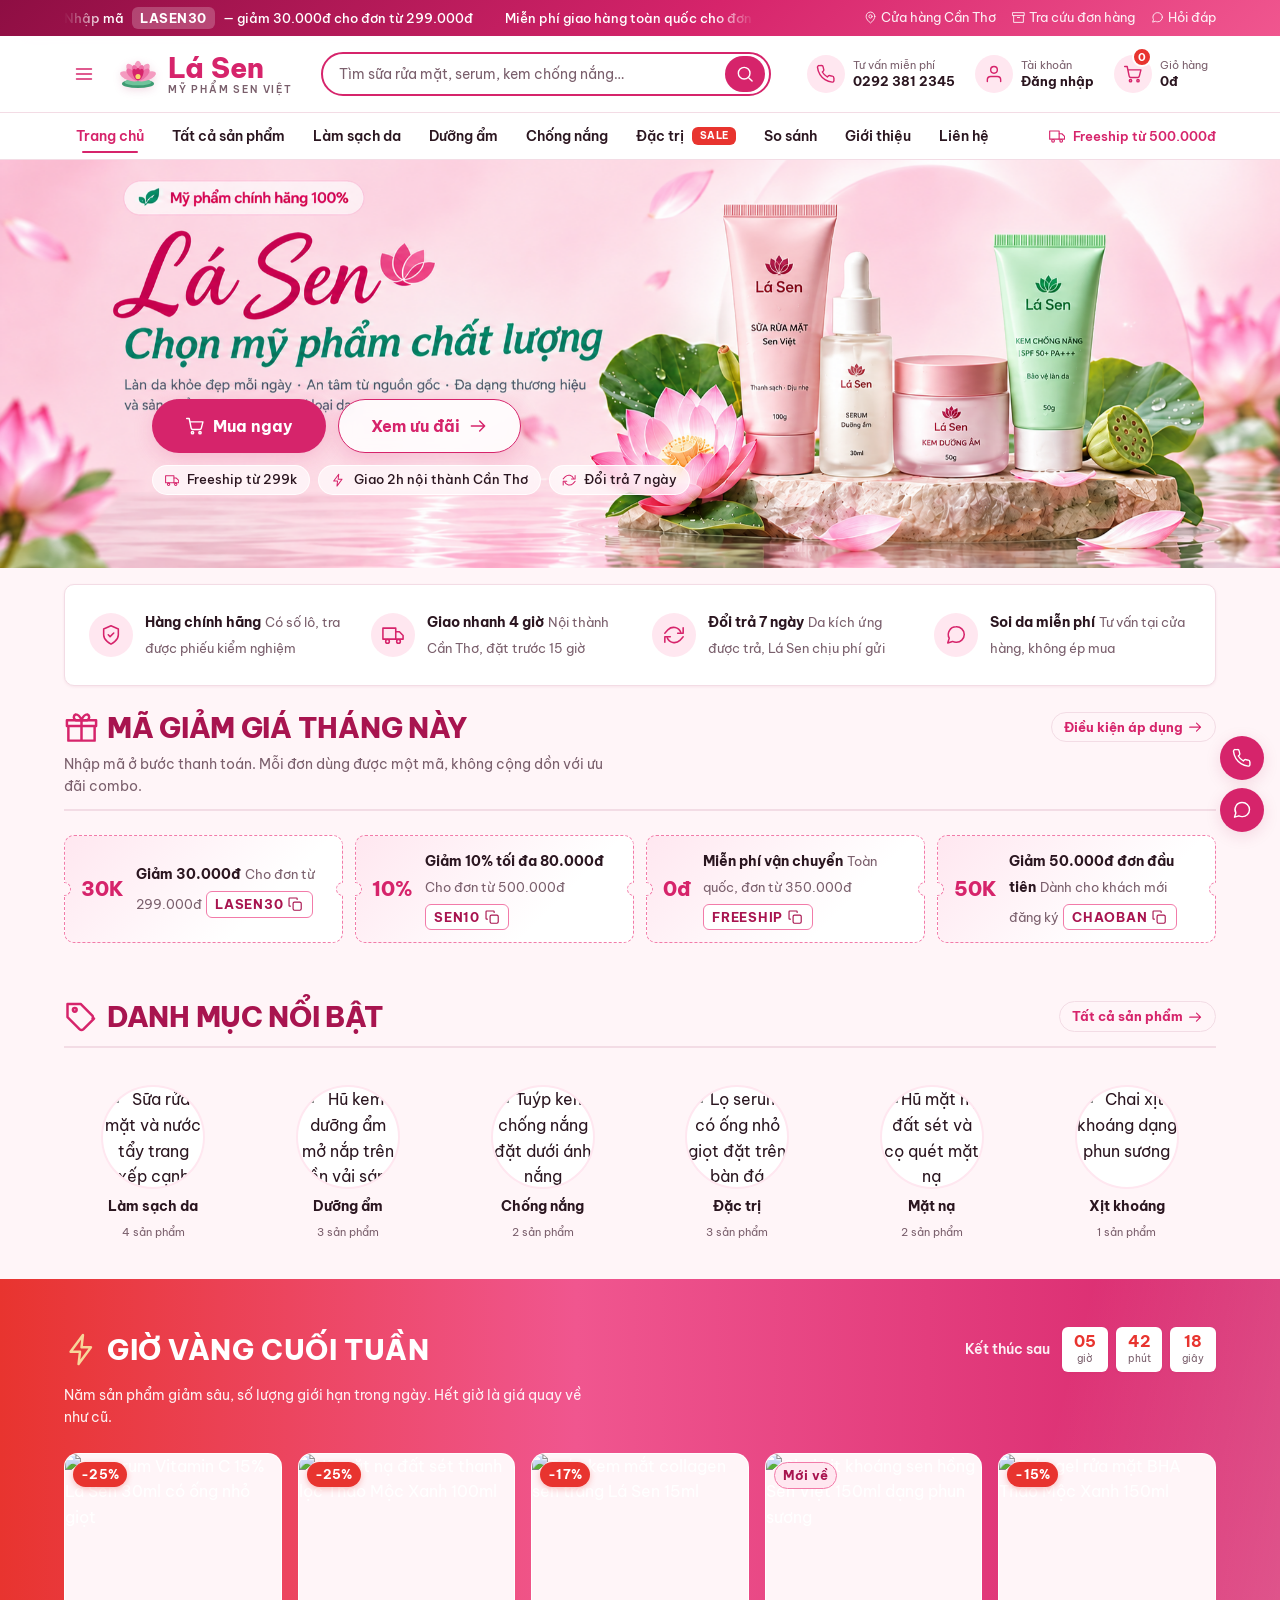
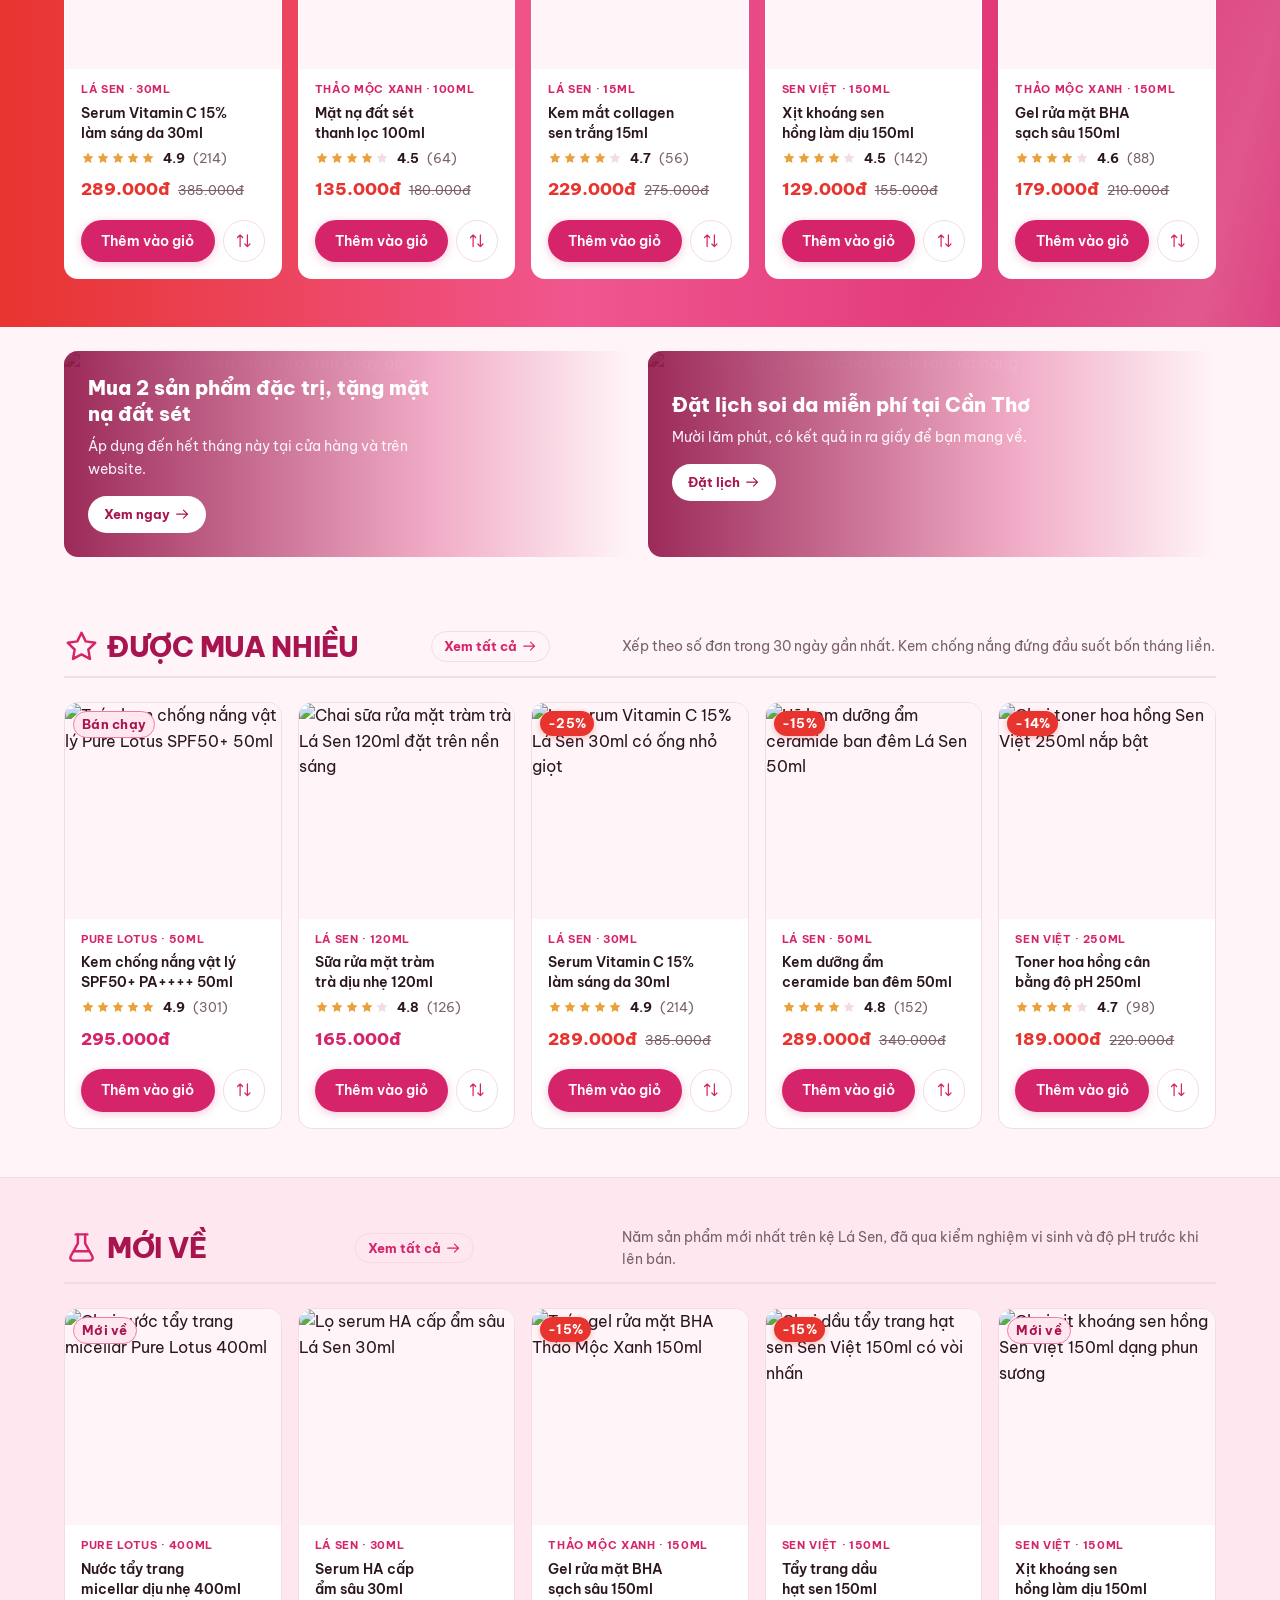
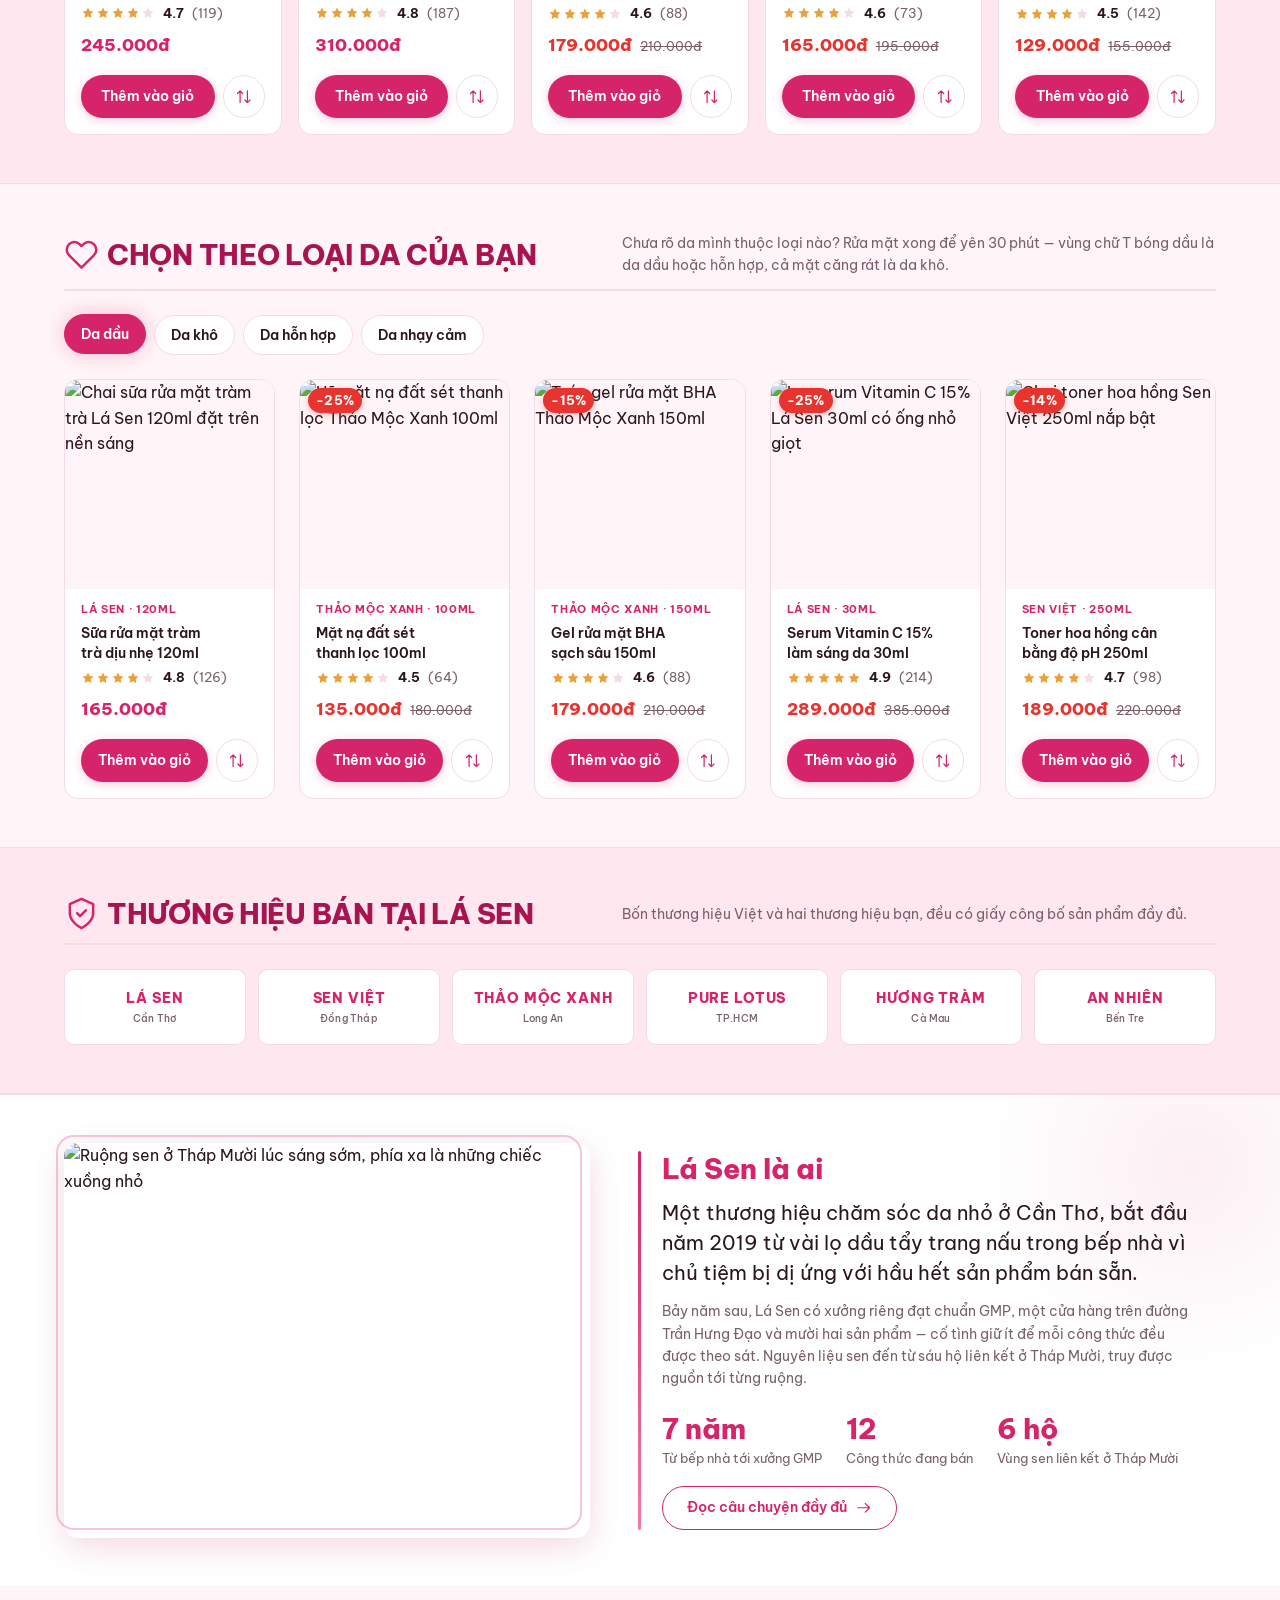
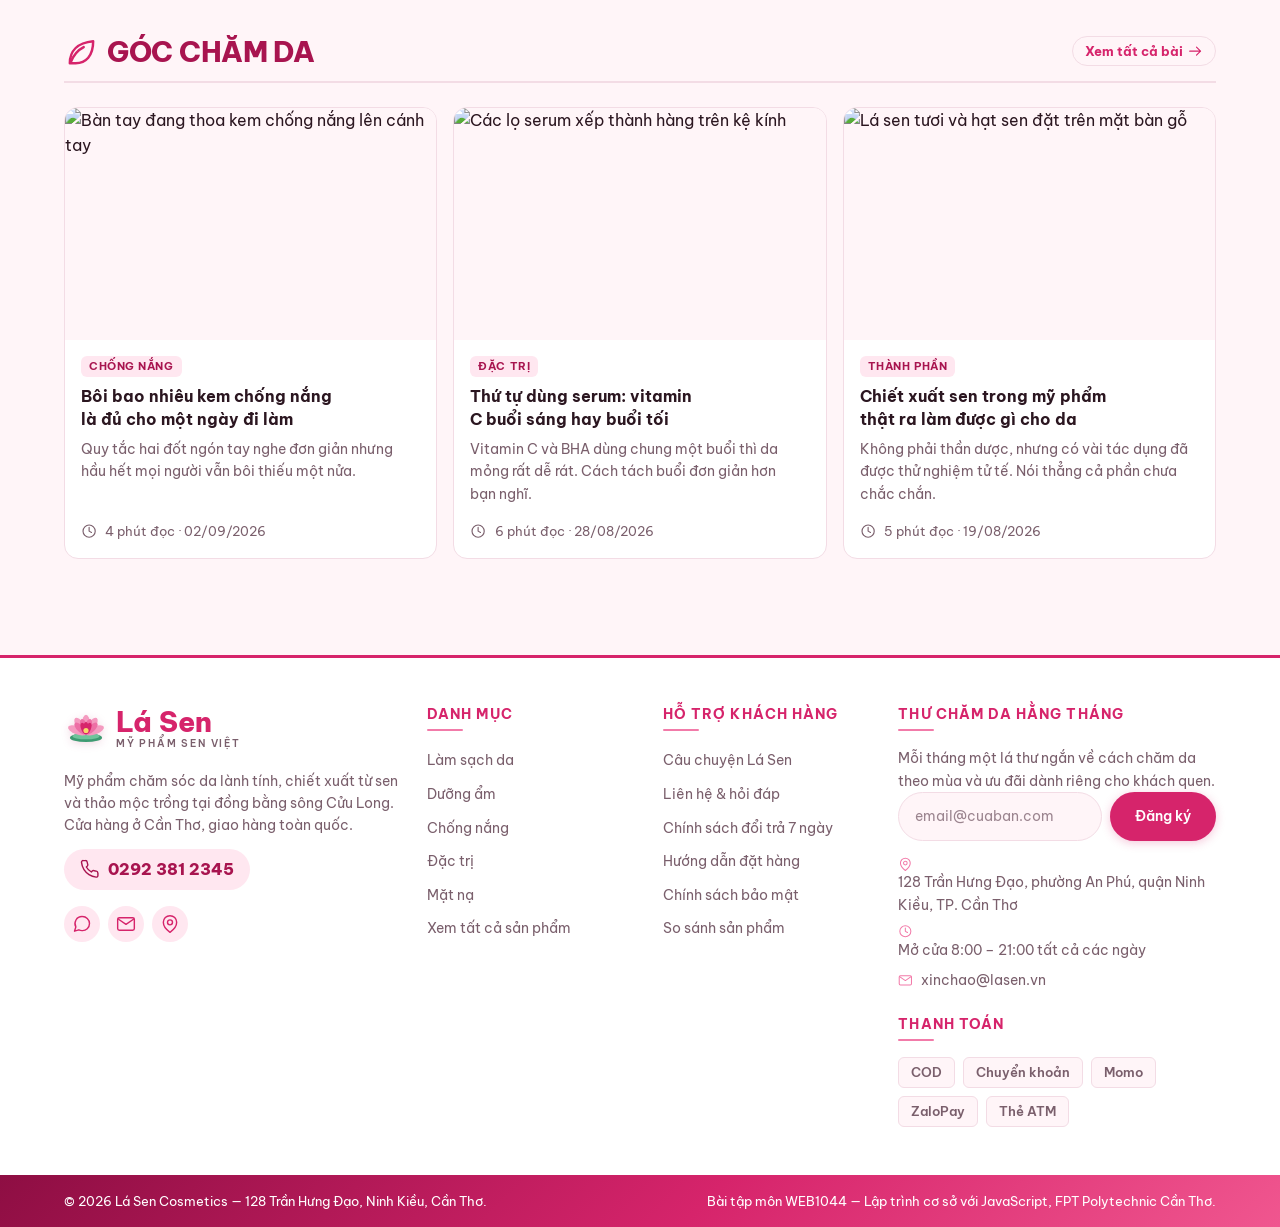
==== commit 8bbce95b: "update banner and add image products" ====
--- a/index.html
+++ b/index.html
@@ -319,276 +319,37 @@
        trên màn hình vì vai trò dẫn dắt thị giác đã do slider banner đảm nhiệm. -->
     <h1 class="sr-only">Lá Sen — mỹ phẩm chăm sóc da từ sen và thảo mộc Việt Nam</h1>
 
-    <!-- ----- 1. Banner: slider lớn ----- -->
-    <section aria-label="Ưu đãi và giới thiệu nổi bật">
-      <!-- Slider nằm ngoài .container để trải hết chiều ngang màn hình;
-         phần chữ bên trong tự canh theo lề container trên màn rộng. -->
-      <div class="hero-row">
-
-        <div class="slider hero-slider" data-slider>
-          <div class="slider__viewport">
-            <div class="slider__track" data-slider-track>
-
-              <div class="slider__slide" role="group" aria-roledescription="slide" aria-label="Slide 1 trên 3">
-                <div class="hero">
-                  <div class="hero__body">
-                    <span class="hero__eyebrow">
-                      <span class="hero__dot" aria-hidden="true"></span>
-                      Mỹ phẩm chính hãng 100%
-                    </span>
-                    <h2 class="hero__title">Lá Sen</h2>
-                    <p class="hero__tagline">Dưỡng da dịu lành từ sen Việt</p>
-                    <p class="hero__text">Sữa rửa mặt · Serum · Kem dưỡng · Chống nắng — công thức tối giản,
-                      không cồn khô, hợp cả da nhạy cảm.</p>
-                    <div class="hero__actions">
-                      <a class="btn btn--primary btn--lg" href="products.html">Mua ngay</a>
-                      <a class="btn btn--outline btn--lg" href="products.html?sale=1">Xem ưu đãi</a>
-                    </div>
-                    <ul class="hero__perks">
-                      <li class="hero__perk">
-                        <svg class="icon" aria-hidden="true">
-                          <use href="#i-truck"></use>
-                        </svg>
-                        Freeship từ 299k
-                      </li>
-                      <li class="hero__perk">
-                        <svg class="icon" aria-hidden="true">
-                          <use href="#i-bolt"></use>
-                        </svg>
-                        Giao 2h nội thành Cần Thơ
-                      </li>
-                      <li class="hero__perk">
-                        <svg class="icon" aria-hidden="true">
-                          <use href="#i-refresh"></use>
-                        </svg>
-                        Đổi trả 7 ngày
-                      </li>
-                    </ul>
-                  </div>
-
-                  <!-- Hoa sen trên lá, hai bên là hũ kem và chai dưỡng -->
-                  <div class="hero__art">
-                    <svg viewBox="0 0 420 300" focusable="false" aria-hidden="true">
-                      <circle cx="235" cy="138" r="118" fill="#FFFFFF" opacity=".55" />
-
-                      <circle cx="120" cy="118" r="7" fill="#F9BBD3" />
-                      <circle cx="152" cy="84" r="4" fill="#F49BC0" />
-                      <circle cx="350" cy="94" r="6" fill="#F9BBD3" />
-                      <circle cx="390" cy="130" r="4" fill="#F49BC0" />
-
-                      <ellipse cx="235" cy="252" rx="145" ry="26" fill="#7FC49F" />
-                      <ellipse cx="235" cy="245" rx="128" ry="19" fill="#9BD6B4" />
-
-                      <g fill="#FBC3D8">
-                        <ellipse cx="235" cy="192" rx="19" ry="46" transform="rotate(-68 235 238)" />
-                        <ellipse cx="235" cy="192" rx="19" ry="46" transform="rotate(-34 235 238)" />
-                        <ellipse cx="235" cy="192" rx="19" ry="46" />
-                        <ellipse cx="235" cy="192" rx="19" ry="46" transform="rotate(34 235 238)" />
-                        <ellipse cx="235" cy="192" rx="19" ry="46" transform="rotate(68 235 238)" />
-                      </g>
-                      <g fill="#F49BC0">
-                        <ellipse cx="235" cy="202" rx="16" ry="38" transform="rotate(-46 235 238)" />
-                        <ellipse cx="235" cy="202" rx="16" ry="38" transform="rotate(-16 235 238)" />
-                        <ellipse cx="235" cy="202" rx="16" ry="38" transform="rotate(16 235 238)" />
-                        <ellipse cx="235" cy="202" rx="16" ry="38" transform="rotate(46 235 238)" />
-                      </g>
-                      <g fill="#ED6FA5">
-                        <ellipse cx="235" cy="212" rx="13" ry="30" transform="rotate(-22 235 238)" />
-                        <ellipse cx="235" cy="212" rx="13" ry="30" />
-                        <ellipse cx="235" cy="212" rx="13" ry="30" transform="rotate(22 235 238)" />
-                      </g>
-                      <circle cx="235" cy="224" r="13" fill="#F8D86A" />
-                      <circle cx="230" cy="221" r="2.2" fill="#E0A63A" />
-                      <circle cx="240" cy="222" r="2.2" fill="#E0A63A" />
-                      <circle cx="235" cy="229" r="2.2" fill="#E0A63A" />
-
-                      <rect x="100" y="214" width="56" height="38" rx="11" fill="#F9BBD3" />
-                      <rect x="107" y="204" width="42" height="13" rx="6" fill="#ED6FA5" />
-                      <rect x="110" y="224" width="36" height="16" rx="4" fill="#FFFFFF" opacity=".6" />
-
-                      <rect x="316" y="176" width="36" height="76" rx="13" fill="#A9DDC2" />
-                      <rect x="329" y="163" width="10" height="15" fill="#7FC49F" />
-                      <rect x="322" y="154" width="24" height="10" rx="5" fill="#7FC49F" />
-                      <rect x="323" y="196" width="22" height="26" rx="4" fill="#FFFFFF" opacity=".65" />
-
-                      <rect x="356" y="198" width="28" height="54" rx="10" fill="#FFFFFF" />
-                      <rect x="361" y="189" width="18" height="11" rx="4" fill="#F49BC0" />
-                      <rect x="362" y="210" width="16" height="18" rx="3" fill="#FDE0EB" />
-                    </svg>
-                  </div>
-                </div>
-              </div>
-
-              <div class="slider__slide" role="group" aria-roledescription="slide" aria-label="Slide 2 trên 3">
-                <div class="hero">
-                  <div class="hero__body">
-                    <span class="hero__eyebrow">
-                      <span class="hero__dot" aria-hidden="true"></span>
-                      Ưu đãi đến hết Chủ Nhật
-                    </span>
-                    <h2 class="hero__title">Giảm 25%</h2>
-                    <p class="hero__tagline">Serum Vitamin C 15% làm sáng da</p>
-                    <p class="hero__text">Ethyl Ascorbic Acid ổn định, pH quanh 5,5 nên da mỏng vẫn dùng được.</p>
-                    <div class="hero__actions">
-                      <a class="btn btn--primary btn--lg" href="product-detail.html?id=p2">Mua ngay 289.000đ</a>
-                      <a class="btn btn--outline btn--lg" href="compare.html">So sánh serum</a>
-                    </div>
-                    <ul class="hero__perks">
-                      <li class="hero__perk">
-                        <svg class="icon" aria-hidden="true">
-                          <use href="#i-tag"></use>
-                        </svg>
-                        Giá gốc 385.000đ
-                      </li>
-                      <li class="hero__perk">
-                        <svg class="icon" aria-hidden="true">
-                          <use href="#i-box"></use>
-                        </svg>
-                        Còn 28 lọ tại kho Cần Thơ
-                      </li>
-                      <li class="hero__perk">
-                        <svg class="icon" aria-hidden="true">
-                          <use href="#i-shield"></use>
-                        </svg>
-                        Tem chống giả
-                      </li>
-                    </ul>
-                  </div>
-
-                  <!-- Lọ serum có ống nhỏ giọt, cạnh lát cam vitamin C -->
-                  <div class="hero__art">
-                    <svg viewBox="0 0 420 300" focusable="false" aria-hidden="true">
-                      <circle cx="235" cy="138" r="118" fill="#FFFFFF" opacity=".55" />
-                      <ellipse cx="228" cy="262" rx="140" ry="18" fill="#F9BBD3" opacity=".7" />
-
-                      <circle cx="120" cy="104" r="6" fill="#F9BBD3" />
-                      <circle cx="356" cy="88" r="5" fill="#F49BC0" />
-                      <circle cx="384" cy="126" r="7" fill="#F9BBD3" />
-
-                      <circle cx="108" cy="196" r="42" fill="#F8D86A" />
-                      <circle cx="108" cy="196" r="33" fill="#FCEAB0" />
-                      <g stroke="#F8D86A" stroke-width="3" stroke-linecap="round">
-                        <path d="M108 196L108 165M108 196L134 180M108 196L134 212M108 196L108 227M108 196L82 212M108 196L82 180" />
-                      </g>
-                      <circle cx="108" cy="196" r="5" fill="#F8D86A" />
-
-                      <rect x="196" y="78" width="46" height="32" rx="9" fill="#D6246B" />
-                      <rect x="208" y="68" width="22" height="12" rx="6" fill="#ED6FA5" />
-                      <rect x="207" y="108" width="24" height="20" fill="#F9BBD3" />
-                      <rect x="180" y="126" width="78" height="128" rx="20" fill="#F49BC0" />
-                      <path d="M188 176h62v58a12 12 0 0 1-12 12h-38a12 12 0 0 1-12-12z" fill="#ED6FA5" />
-                      <rect x="192" y="150" width="54" height="44" rx="8" fill="#FFFFFF" opacity=".92" />
-                      <rect x="200" y="162" width="38" height="5" rx="2.5" fill="#F49BC0" />
-                      <rect x="200" y="174" width="26" height="5" rx="2.5" fill="#FBC3D8" />
-
-                      <path d="M300 150c0 8-6 14-14 14s-14-6-14-14 14-26 14-26 14 18 14 26z" fill="#ED6FA5" />
-                      <path d="M336 196c0 6-4 10-10 10s-10-4-10-10 10-19 10-19 10 13 10 19z" fill="#F49BC0" />
-                      <path d="M312 236c0 5-3 8-8 8s-8-3-8-8 8-15 8-15 8 10 8 15z" fill="#FBC3D8" />
-                    </svg>
-
-                    <!-- Con dấu giảm giá nghiêng ở góc trên phải của hình -->
-                    <span class="hero__stamp" aria-hidden="true">
-                      <b>−25%</b>
-                      <small>hôm nay</small>
-                    </span>
-                  </div>
-                </div>
-              </div>
-
-              <div class="slider__slide" role="group" aria-roledescription="slide" aria-label="Slide 3 trên 3">
-                <div class="hero">
-                  <div class="hero__body">
-                    <span class="hero__eyebrow">
-                      <span class="hero__dot" aria-hidden="true"></span>
-                      Cửa hàng Cần Thơ
-                    </span>
-                    <h2 class="hero__title">Soi da miễn phí</h2>
-                    <p class="hero__tagline">Ghé tiệm, đo tình trạng da trong 15 phút</p>
-                    <p class="hero__text">Kỹ thuật viên soi da bằng đèn Wood, đọc kết quả và gợi ý routine
-                      ngay tại chỗ — không tính phí, không ép mua.</p>
-                    <div class="hero__actions">
-                      <a class="btn btn--primary btn--lg" href="contact.html">Xem đường đi</a>
-                      <a class="btn btn--outline btn--lg" href="contact.html">Đặt lịch tư vấn</a>
-                    </div>
-                    <ul class="hero__perks">
-                      <li class="hero__perk">
-                        <svg class="icon" aria-hidden="true">
-                          <use href="#i-pin"></use>
-                        </svg>
-                        128 Trần Hưng Đạo, Ninh Kiều
-                      </li>
-                      <li class="hero__perk">
-                        <svg class="icon" aria-hidden="true">
-                          <use href="#i-clock"></use>
-                        </svg>
-                        8:00 – 21:00 mỗi ngày
-                      </li>
-                      <li class="hero__perk">
-                        <svg class="icon" aria-hidden="true">
-                          <use href="#i-chat"></use>
-                        </svg>
-                        Tư vấn 1–1
-                      </li>
-                    </ul>
-                  </div>
-
-                  <!-- Mặt tiền cửa hàng với mái hiên sọc và ghim bản đồ -->
-                  <div class="hero__art">
-                    <svg viewBox="0 0 420 300" focusable="false" aria-hidden="true">
-                      <circle cx="235" cy="138" r="118" fill="#FFFFFF" opacity=".55" />
-                      <ellipse cx="225" cy="262" rx="150" ry="18" fill="#F9BBD3" opacity=".7" />
-
-                      <circle cx="112" cy="112" r="6" fill="#F9BBD3" />
-                      <circle cx="366" cy="104" r="5" fill="#F49BC0" />
-
-                      <path d="M225 40c-16 0-29 13-29 29 0 21 29 47 29 47s29-26 29-47c0-16-13-29-29-29z" fill="#D6246B" />
-                      <circle cx="225" cy="69" r="11" fill="#FFFFFF" />
-
-                      <rect x="140" y="144" width="170" height="112" rx="8" fill="#FFFFFF" />
-                      <rect x="140" y="144" width="170" height="112" rx="8" fill="none" stroke="#F4C8D9"
-                        stroke-width="3" />
-
-                      <path d="M130 132h190l-10 24H140z" fill="#ED6FA5" />
-                      <path d="M152 132h24l-8 24h-24zM200 132h24l-8 24h-24zM248 132h24l-8 24h-24z" fill="#FBC3D8" />
-
-                      <rect x="203" y="190" width="44" height="66" rx="6" fill="#FBC3D8" />
-                      <circle cx="238" cy="224" r="3" fill="#D6246B" />
-
-                      <rect x="156" y="176" width="38" height="32" rx="5" fill="#DFF1E7" />
-                      <rect x="256" y="176" width="38" height="32" rx="5" fill="#DFF1E7" />
-
-                      <ellipse cx="132" cy="240" rx="16" ry="10" fill="#7FC49F" />
-                      <ellipse cx="318" cy="240" rx="16" ry="10" fill="#7FC49F" />
-                      <rect x="124" y="240" width="16" height="16" rx="3" fill="#F49BC0" />
-                      <rect x="310" y="240" width="16" height="16" rx="3" fill="#F49BC0" />
-                    </svg>
-                  </div>
-                </div>
-              </div>
-
-            </div>
-          </div>
-
-          <button class="slider__btn slider__btn--prev" type="button" aria-label="Slide trước" data-slider-prev>
-            <svg class="icon" aria-hidden="true">
-              <use href="#i-chevron-left"></use>
-            </svg>
-          </button>
-          <button class="slider__btn slider__btn--next" type="button" aria-label="Slide kế tiếp" data-slider-next>
-            <svg class="icon" aria-hidden="true">
-              <use href="#i-chevron-right"></use>
-            </svg>
-          </button>
-
-          <div class="slider__dots" role="tablist" aria-label="Chọn slide" data-slider-dots>
-            <button class="slider__dot is-active" type="button" role="tab" aria-selected="true" aria-label="Slide 1"
-              data-slider-dot="0"></button>
-            <button class="slider__dot" type="button" role="tab" aria-selected="false" aria-label="Slide 2"
-              data-slider-dot="1"></button>
-            <button class="slider__dot" type="button" role="tab" aria-selected="false" aria-label="Slide 3"
-              data-slider-dot="2"></button>
-          </div>
-        </div>
+    <!-- ----- 1. Banner ----- -->
+    <section class="hero-banner" aria-label="Ưu đãi và giới thiệu nổi bật">
+      <img class="hero-banner__img" src="assets/img/banners/banner.png"
+        alt="Lá Sen — Dưỡng da dịu lành từ sen Việt. Sữa rửa mặt, Serum, Kem dưỡng, Chống nắng — mỹ phẩm chính hãng 100%">
+
+      <!-- Overlay nút bấm + cam kết góc dưới trái -->
+      <div class="hero-banner__overlay">
+        <div class="hero-banner__actions">
+          <a class="btn btn--primary btn--lg" href="products.html">
+            <svg class="icon" aria-hidden="true"><use href="#i-cart"></use></svg>
+            Mua ngay
+          </a>
+          <a class="btn btn--outline btn--lg" href="products.html?sale=1">
+            Xem ưu đãi
+            <svg class="icon" aria-hidden="true"><use href="#i-arrow-right"></use></svg>
+          </a>
+        </div>
+        <ul class="hero-banner__perks">
+          <li class="hero-banner__perk">
+            <svg class="icon" aria-hidden="true"><use href="#i-truck"></use></svg>
+            Freeship từ 299k
+          </li>
+          <li class="hero-banner__perk">
+            <svg class="icon" aria-hidden="true"><use href="#i-bolt"></use></svg>
+            Giao 2h nội thành Cần Thơ
+          </li>
+          <li class="hero-banner__perk">
+            <svg class="icon" aria-hidden="true"><use href="#i-refresh"></use></svg>
+            Đổi trả 7 ngày
+          </li>
+        </ul>
       </div>
     </section>
 
--- a/css/pages/home.css
+++ b/css/pages/home.css
@@ -11,8 +11,110 @@
 }
 
 /* =========================================================
-   1. Banner đầu trang — slider lớn
+   1. Banner đầu trang — ảnh toàn chiều rộng
    ========================================================= */
+
+.hero-banner {
+  position: relative;
+  width: 100%;
+  overflow: hidden;
+  line-height: 0;
+}
+
+.hero-banner__img {
+  width: 100%;
+  height: auto;
+  display: block;
+  object-fit: cover;
+}
+
+/* Overlay: nút bấm + cam kết, đặt ngay dưới phần chữ trên banner */
+.hero-banner__overlay {
+  position: absolute;
+  left: 10%;
+  bottom: 18%;
+  z-index: 2;
+  display: flex;
+  flex-direction: column;
+  gap: var(--sp-3);
+  padding: 0 var(--sp-6);
+  line-height: 1.5;
+}
+
+/* Nhóm nút CTA */
+.hero-banner__actions {
+  display: flex;
+  flex-wrap: wrap;
+  gap: var(--sp-3);
+}
+
+.hero-banner__actions .btn {
+  backdrop-filter: blur(8px);
+  -webkit-backdrop-filter: blur(8px);
+  box-shadow: 0 4px 20px rgba(214, 36, 107, 0.18);
+  font-weight: 700;
+}
+
+.hero-banner__actions .btn--outline {
+  background-color: rgba(255, 255, 255, 0.85);
+  border-color: var(--c-primary);
+  color: var(--c-primary);
+}
+
+.hero-banner__actions .btn--outline:hover {
+  background-color: var(--c-primary);
+  color: #fff;
+}
+
+/* Dải cam kết nhỏ dưới nút */
+.hero-banner__perks {
+  display: flex;
+  flex-wrap: wrap;
+  gap: var(--sp-2);
+  list-style: none;
+  margin: 0;
+  padding: 0;
+}
+
+.hero-banner__perk {
+  display: inline-flex;
+  align-items: center;
+  gap: var(--sp-2);
+  padding: var(--sp-1) var(--sp-3);
+  border-radius: var(--radius-pill);
+  border: 1px solid rgba(255, 255, 255, 0.85);
+  background-color: rgba(255, 255, 255, 0.65);
+  backdrop-filter: blur(6px);
+  -webkit-backdrop-filter: blur(6px);
+  font-size: var(--fs-xs);
+  font-weight: 500;
+  line-height: 1.5;
+  color: var(--c-ink);
+}
+
+.hero-banner__perk .icon {
+  width: 1.1em;
+  height: 1.1em;
+  color: var(--c-primary);
+}
+
+/* Responsive: mobile nhỏ thì thu gọn */
+@media (max-width: 575px) {
+  .hero-banner__overlay {
+    padding: var(--sp-2) var(--sp-3);
+    gap: var(--sp-2);
+  }
+
+  .hero-banner__actions .btn {
+    padding: var(--sp-2) var(--sp-4);
+    font-size: var(--fs-sm);
+  }
+
+  .hero-banner__perk {
+    font-size: 0.6875rem;
+    padding: 2px var(--sp-2);
+  }
+}
 
 .hero-row {
   padding-top: var(--sp-4);
@@ -305,6 +407,7 @@
 }
 
 @media (min-width: 768px) {
+
   /* Chữ bên trái, hình minh hoạ bên phải.
      Lề trái tối thiểu 80px để nút mũi tên không đè lên chữ. */
   .hero {
@@ -501,7 +604,7 @@
   border-radius: 14px;
   text-align: center;
   transition: background-color 0.3s ease, border-color 0.3s ease,
-              transform 0.3s var(--ease-out), box-shadow 0.3s ease;
+    transform 0.3s var(--ease-out), box-shadow 0.3s ease;
 }
 
 .cat:hover {
@@ -581,7 +684,7 @@
   pointer-events: none;
 }
 
-.flash > .container {
+.flash>.container {
   position: relative;
   z-index: 1;
 }
@@ -961,4 +1064,4 @@
     grid-template-columns: minmax(0, 1fr) minmax(0, 1.1fr);
     gap: var(--sp-12);
   }
-}
+}
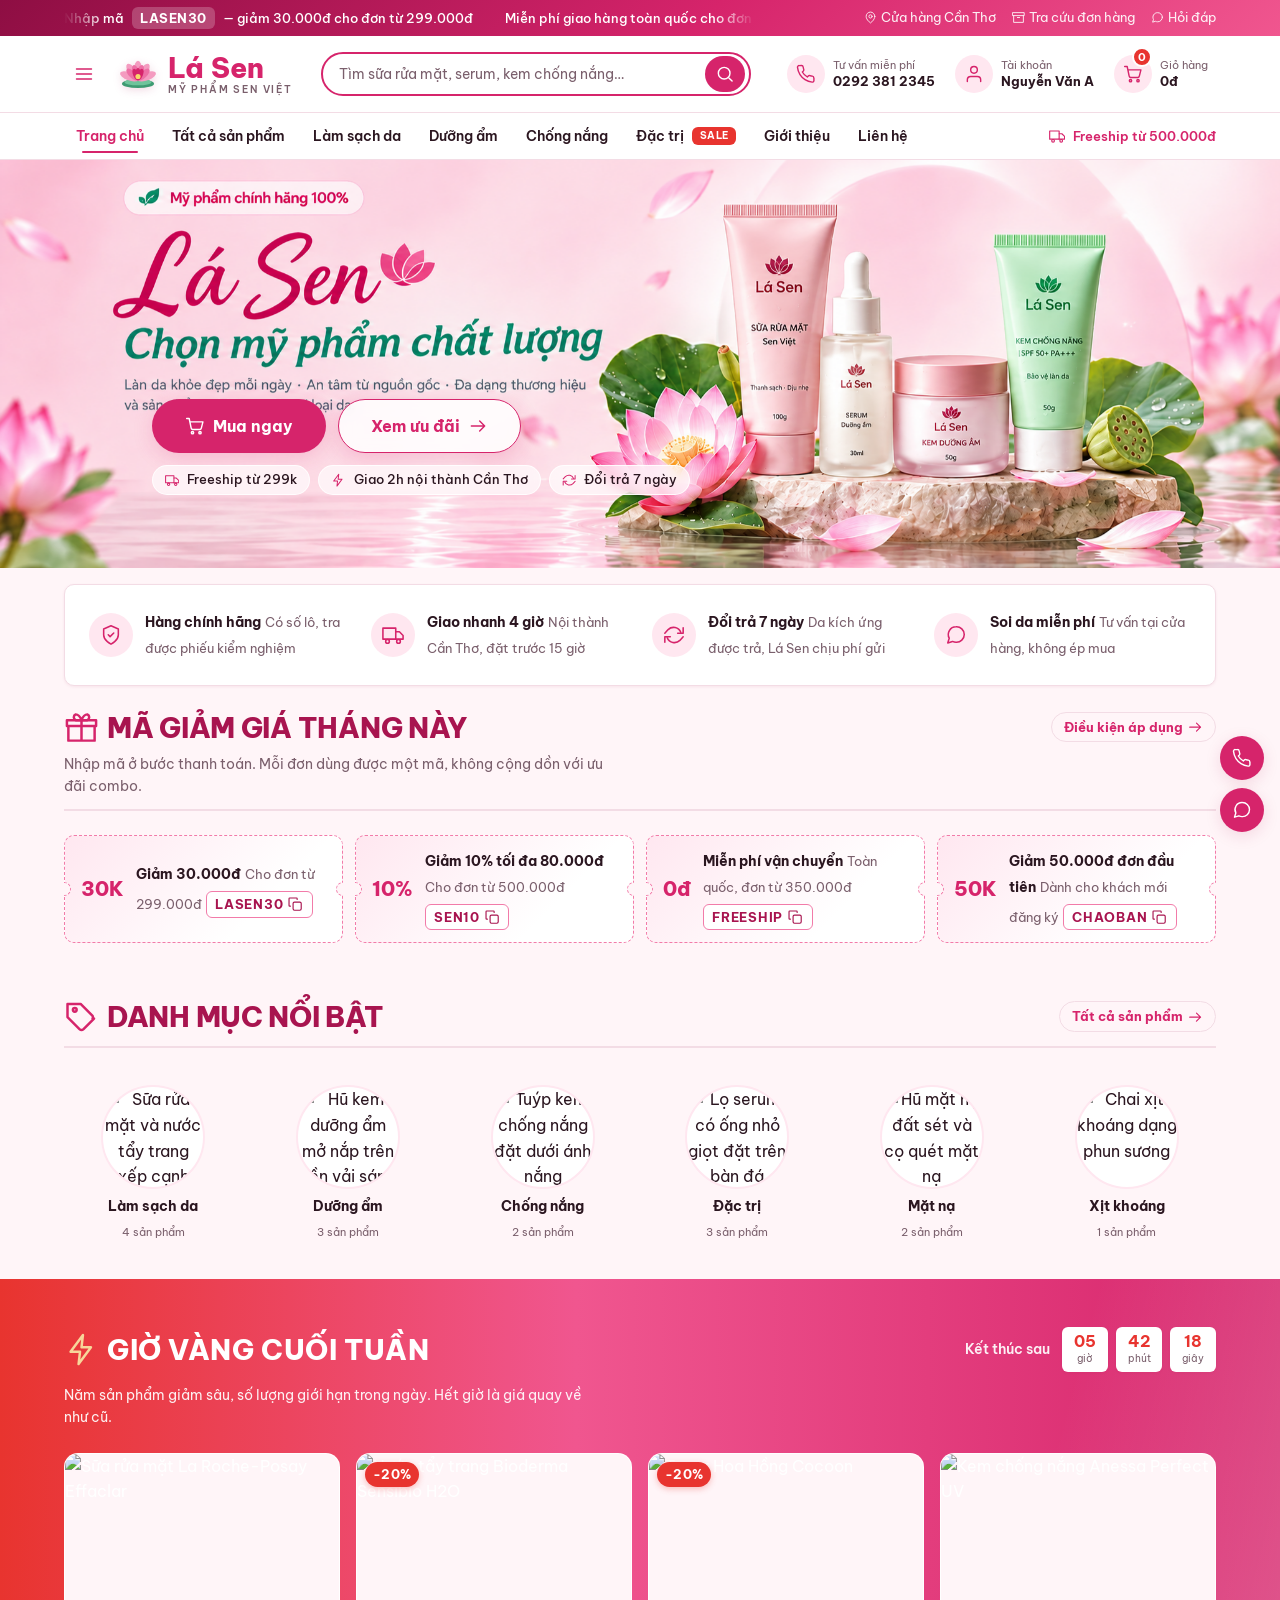
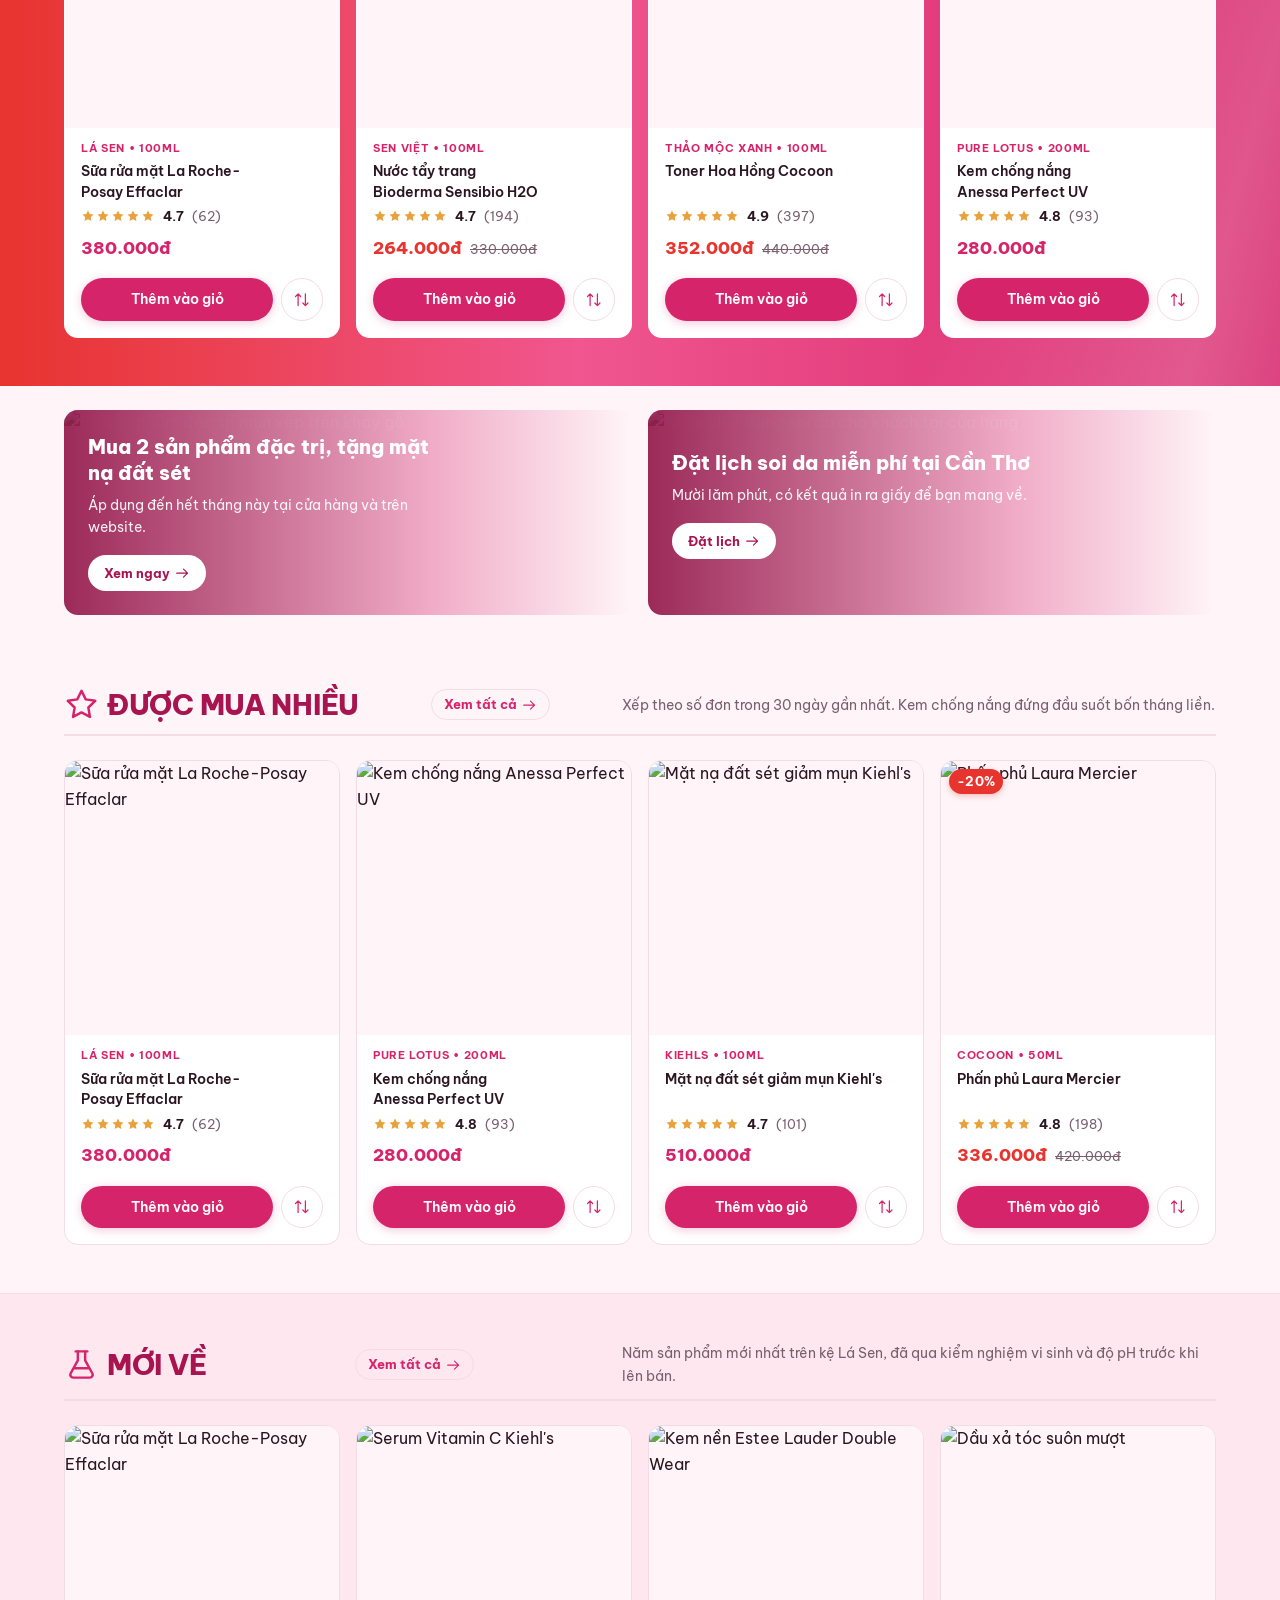
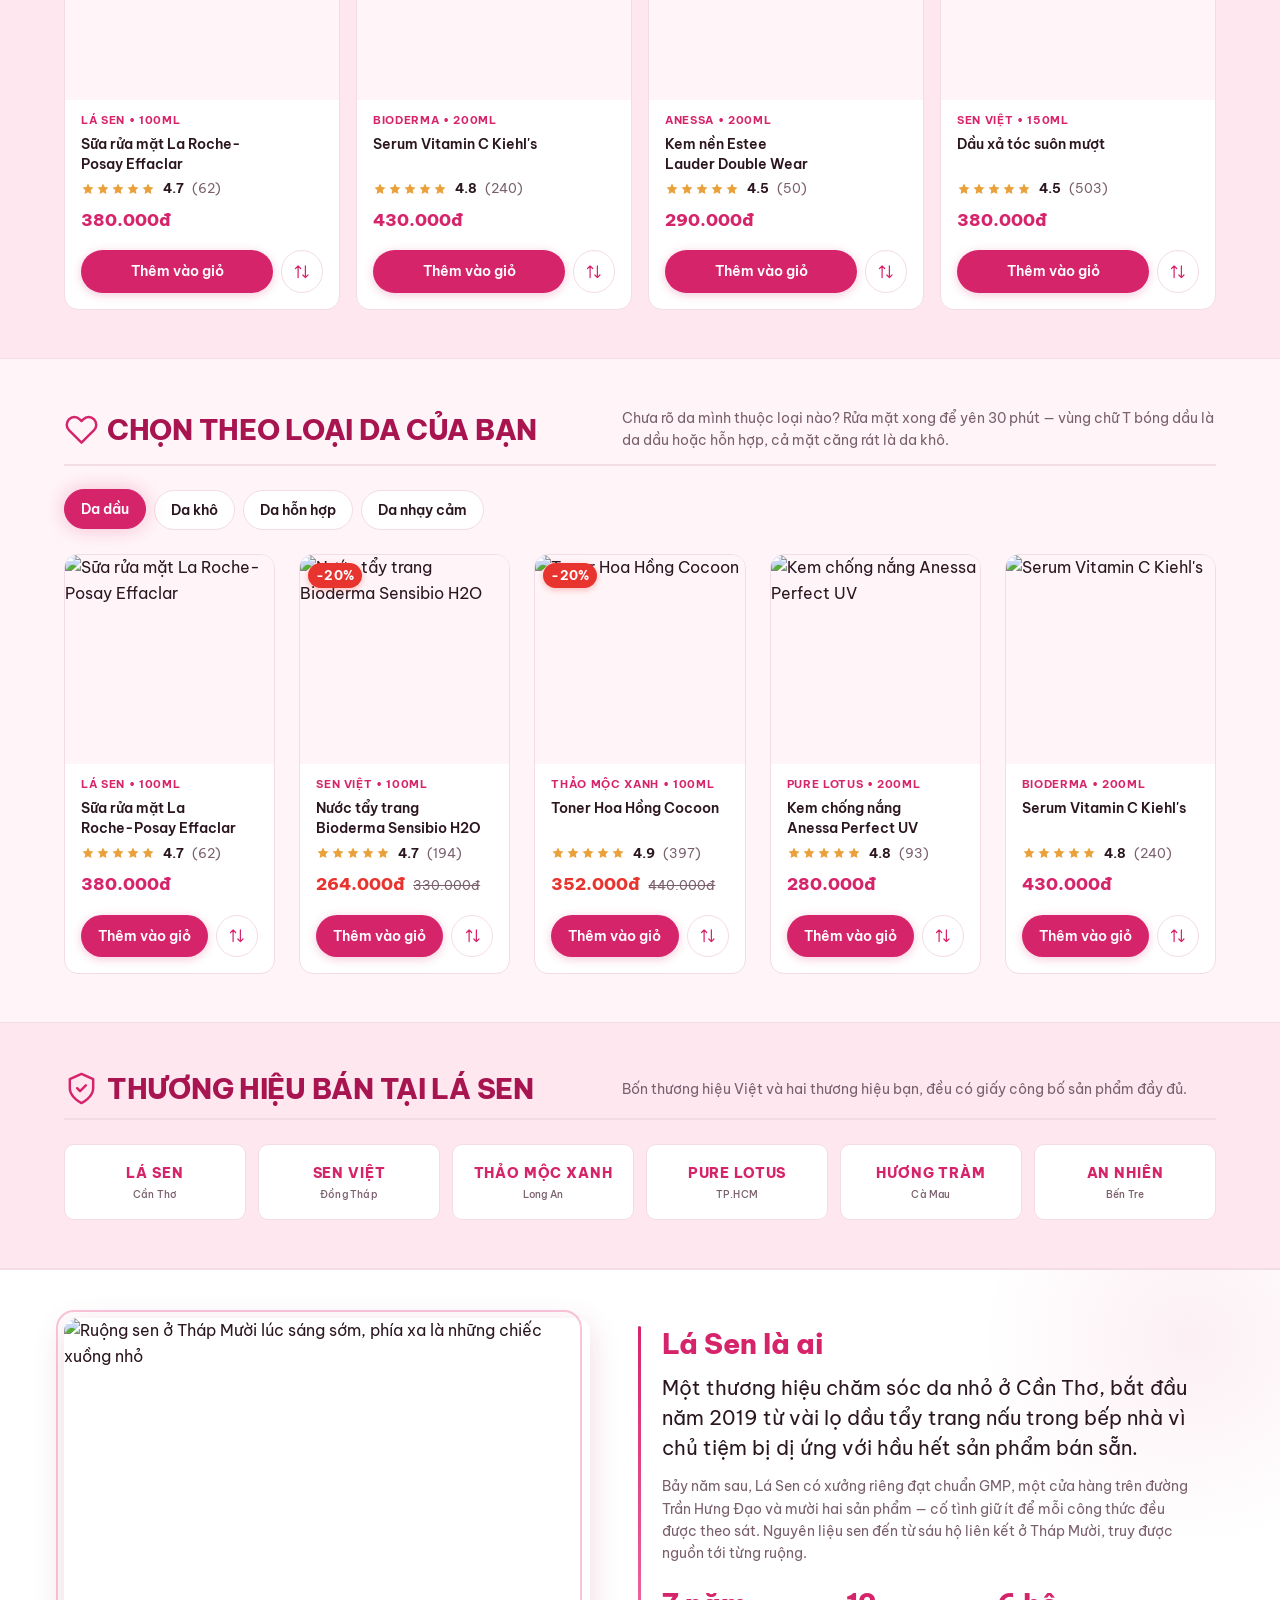
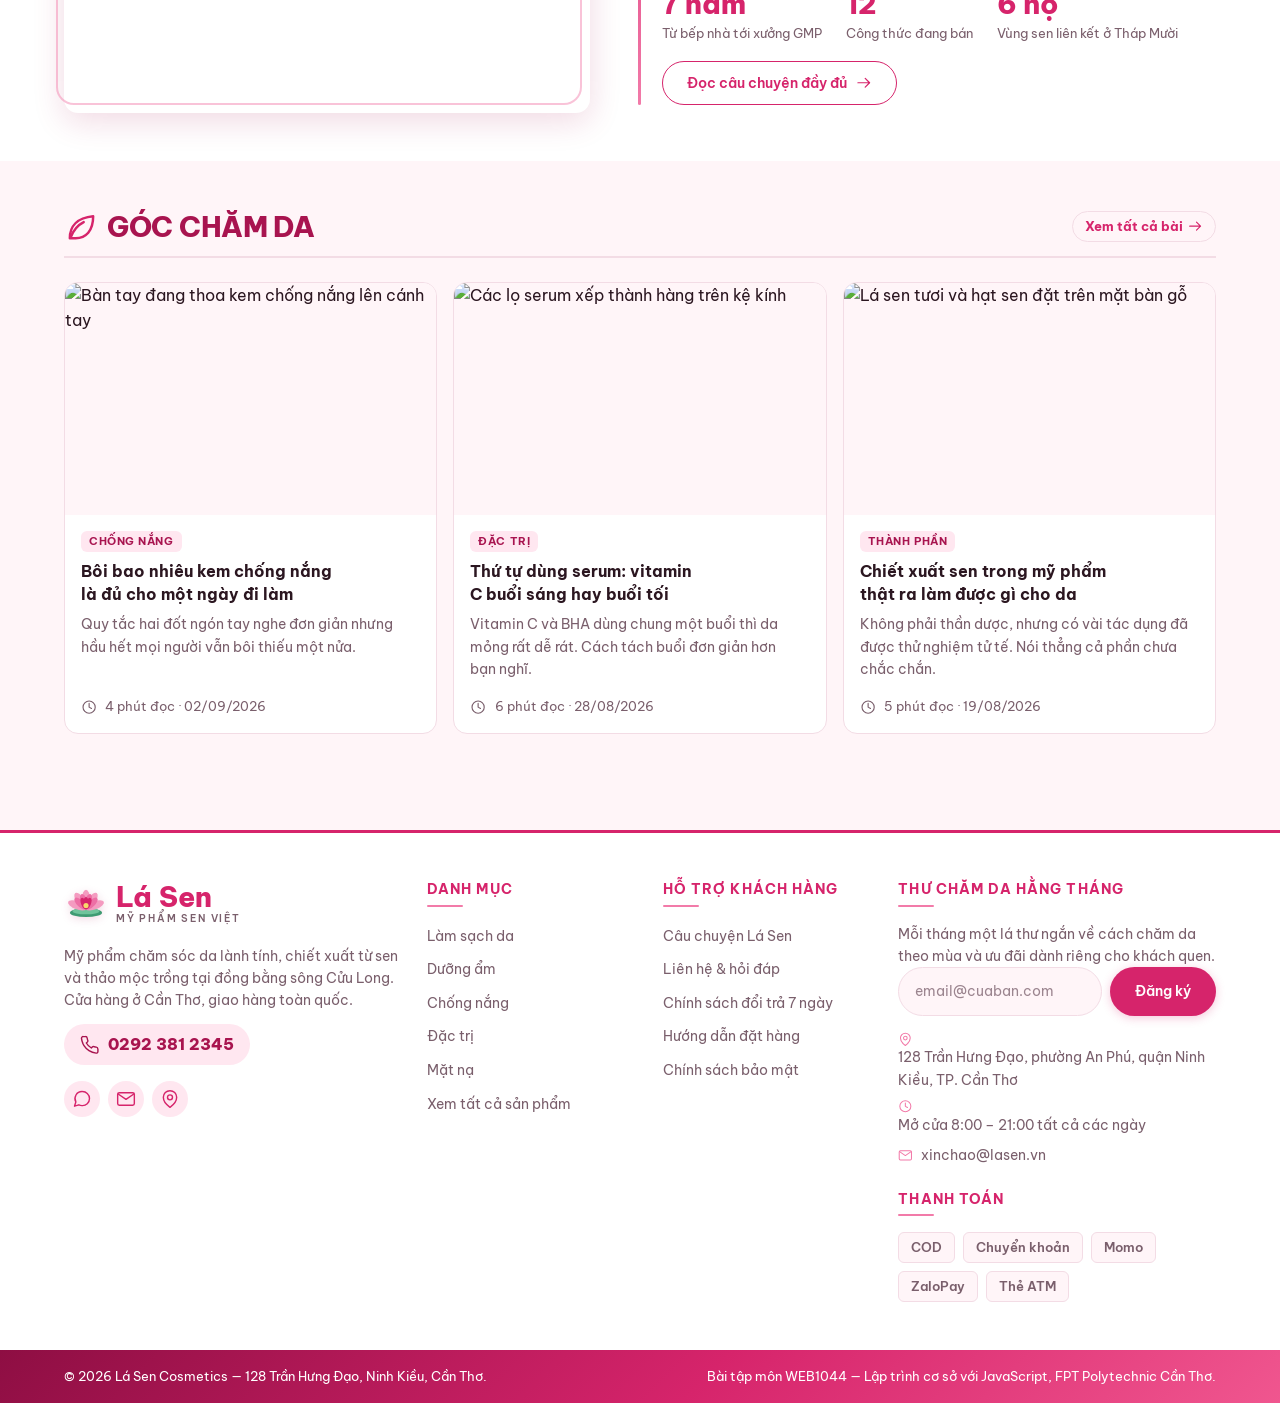
==== commit 59d9652e: "Overwrite remote with current source" ====
--- a/index.html
+++ b/index.html
@@ -297,7 +297,6 @@
           <li class="catnav__item"><a class="catnav__link" href="products.html?cat=chong-nang">Chống nắng</a></li>
           <li class="catnav__item"><a class="catnav__link" href="products.html?cat=dac-tri">Đặc trị
               <span class="catnav__tag">Sale</span></a></li>
-          <li class="catnav__item"><a class="catnav__link" href="compare.html" data-nav-key="compare">So sánh</a></li>
           <li class="catnav__item"><a class="catnav__link" href="about.html" data-nav-key="about">Giới thiệu</a></li>
           <li class="catnav__item"><a class="catnav__link" href="contact.html" data-nav-key="contact">Liên hệ</a></li>
         </ul>
@@ -503,37 +502,37 @@
 
         <div class="cats">
           <a class="cat" href="products.html?cat=lam-sach">
-            <img class="cat__media" src="https://picsum.photos/seed/lasen-cat-1/300/300"
+            <img class="cat__media" src="https://images.unsplash.com/photo-1601049541289-9b1b7bbbfe19?w=800&q=80"
               alt="Sữa rửa mặt và nước tẩy trang xếp cạnh nhau">
             <span class="cat__name">Làm sạch da</span>
             <span class="cat__count">4 sản phẩm</span>
           </a>
           <a class="cat" href="products.html?cat=duong-am">
-            <img class="cat__media" src="https://picsum.photos/seed/lasen-cat-2/300/300"
+            <img class="cat__media" src="https://images.unsplash.com/photo-1608248543803-ba4f8c70ae0b?w=800&q=80"
               alt="Hũ kem dưỡng ẩm mở nắp trên nền vải sáng">
             <span class="cat__name">Dưỡng ẩm</span>
             <span class="cat__count">3 sản phẩm</span>
           </a>
           <a class="cat" href="products.html?cat=chong-nang">
-            <img class="cat__media" src="https://picsum.photos/seed/lasen-cat-3/300/300"
+            <img class="cat__media" src="https://images.unsplash.com/photo-1599305090598-fe179d501227?w=800&q=80"
               alt="Tuýp kem chống nắng đặt dưới ánh nắng">
             <span class="cat__name">Chống nắng</span>
             <span class="cat__count">2 sản phẩm</span>
           </a>
           <a class="cat" href="products.html?cat=dac-tri">
-            <img class="cat__media" src="https://picsum.photos/seed/lasen-cat-4/300/300"
+            <img class="cat__media" src="https://images.unsplash.com/photo-1596462502278-27bfdc403348?w=800&q=80"
               alt="Lọ serum có ống nhỏ giọt đặt trên bàn đá">
             <span class="cat__name">Đặc trị</span>
             <span class="cat__count">3 sản phẩm</span>
           </a>
           <a class="cat" href="products.html?cat=mat-na">
-            <img class="cat__media" src="https://picsum.photos/seed/lasen-cat-5/300/300"
+            <img class="cat__media" src="https://images.unsplash.com/photo-1599305090598-fe179d501227?w=800&q=80"
               alt="Hũ mặt nạ đất sét và cọ quét mặt nạ">
             <span class="cat__name">Mặt nạ</span>
             <span class="cat__count">2 sản phẩm</span>
           </a>
           <a class="cat" href="products.html?cat=xit-khoang">
-            <img class="cat__media" src="https://picsum.photos/seed/lasen-cat-6/300/300"
+            <img class="cat__media" src="https://images.unsplash.com/photo-1612817288484-6f916006741a?w=800&q=80"
               alt="Chai xịt khoáng dạng phun sương">
             <span class="cat__name">Xịt khoáng</span>
             <span class="cat__count">1 sản phẩm</span>
@@ -576,206 +575,11 @@
         </div>
 
         <div class="rail" data-list="flash">
-          <article class="card" data-product data-id="p2">
-            <a class="card__media" href="product-detail.html?id=p2" tabindex="-1">
-              <img class="card__img" src="https://picsum.photos/seed/lasen-02/600/600"
-                alt="Lọ serum Vitamin C 15% Lá Sen 30ml có ống nhỏ giọt">
-              <span class="badge card__badge">-25%</span>
-              <span class="card__quick">Mọi loại da · Làm sáng, mờ thâm sau mụn</span>
-            </a>
-            <div class="card__body">
-              <h3 class="card__name"><a href="product-detail.html?id=p2">Serum Vitamin C 15% làm sáng da 30ml</a></h3>
-              <p class="card__meta">Lá Sen · 30ml</p>
-              <p class="rating" data-rating="4.9">
-                <span class="rating__stars" aria-hidden="true"><svg class="rating__star">
-                    <use href="#i-star"></use>
-                  </svg><svg class="rating__star">
-                    <use href="#i-star"></use>
-                  </svg><svg class="rating__star">
-                    <use href="#i-star"></use>
-                  </svg><svg class="rating__star">
-                    <use href="#i-star"></use>
-                  </svg><svg class="rating__star">
-                    <use href="#i-star"></use>
-                  </svg></span>
-                <span class="rating__value">4.9</span>
-                <span class="rating__count">(214)</span>
-              </p>
-              <p class="card__price card__price--sale">
-                <span class="card__price-now" data-price>289.000đ</span>
-                <s class="card__price-old" data-price-old>385.000đ</s>
-              </p>
-              <div class="card__actions">
-                <button class="btn btn--primary" type="button" data-add-to-cart data-id="p2">Thêm vào giỏ</button>
-                <button class="btn btn--outline btn--icon" type="button"
-                  aria-label="Thêm Serum Vitamin C 15% vào bảng so sánh" data-compare-add data-id="p2">
-                  <svg class="icon" aria-hidden="true">
-                    <use href="#i-compare"></use>
-                  </svg>
-                </button>
-              </div>
-            </div>
-          </article>
-          <article class="card" data-product data-id="p7">
-            <a class="card__media" href="product-detail.html?id=p7" tabindex="-1">
-              <img class="card__img" src="https://picsum.photos/seed/lasen-07/600/600"
-                alt="Hũ mặt nạ đất sét thanh lọc Thảo Mộc Xanh 100ml">
-              <span class="badge card__badge">-25%</span>
-              <span class="card__quick">Da dầu · Hút dầu thừa vùng chữ T</span>
-            </a>
-            <div class="card__body">
-              <h3 class="card__name"><a href="product-detail.html?id=p7">Mặt nạ đất sét thanh lọc 100ml</a></h3>
-              <p class="card__meta">Thảo Mộc Xanh · 100ml</p>
-              <p class="rating" data-rating="4.5">
-                <span class="rating__stars" aria-hidden="true"><svg class="rating__star">
-                    <use href="#i-star"></use>
-                  </svg><svg class="rating__star">
-                    <use href="#i-star"></use>
-                  </svg><svg class="rating__star">
-                    <use href="#i-star"></use>
-                  </svg><svg class="rating__star">
-                    <use href="#i-star"></use>
-                  </svg><svg class="rating__star rating__star--off">
-                    <use href="#i-star"></use>
-                  </svg></span>
-                <span class="rating__value">4.5</span>
-                <span class="rating__count">(64)</span>
-              </p>
-              <p class="card__price card__price--sale">
-                <span class="card__price-now" data-price>135.000đ</span>
-                <s class="card__price-old" data-price-old>180.000đ</s>
-              </p>
-              <div class="card__actions">
-                <button class="btn btn--primary" type="button" data-add-to-cart data-id="p7">Thêm vào giỏ</button>
-                <button class="btn btn--outline btn--icon" type="button"
-                  aria-label="Thêm Mặt nạ đất sét thanh lọc vào bảng so sánh" data-compare-add data-id="p7">
-                  <svg class="icon" aria-hidden="true">
-                    <use href="#i-compare"></use>
-                  </svg>
-                </button>
-              </div>
-            </div>
-          </article>
-          <article class="card" data-product data-id="p11">
-            <a class="card__media" href="product-detail.html?id=p11" tabindex="-1">
-              <img class="card__img" src="https://picsum.photos/seed/lasen-11/600/600"
-                alt="Tuýp kem mắt collagen sen trắng Lá Sen 15ml">
-              <span class="badge card__badge">-17%</span>
-              <span class="card__quick">Mọi loại da · Giảm quầng thâm và nếp nhăn nhỏ</span>
-            </a>
-            <div class="card__body">
-              <h3 class="card__name"><a href="product-detail.html?id=p11">Kem mắt collagen sen trắng 15ml</a></h3>
-              <p class="card__meta">Lá Sen · 15ml</p>
-              <p class="rating" data-rating="4.7">
-                <span class="rating__stars" aria-hidden="true"><svg class="rating__star">
-                    <use href="#i-star"></use>
-                  </svg><svg class="rating__star">
-                    <use href="#i-star"></use>
-                  </svg><svg class="rating__star">
-                    <use href="#i-star"></use>
-                  </svg><svg class="rating__star">
-                    <use href="#i-star"></use>
-                  </svg><svg class="rating__star rating__star--off">
-                    <use href="#i-star"></use>
-                  </svg></span>
-                <span class="rating__value">4.7</span>
-                <span class="rating__count">(56)</span>
-              </p>
-              <p class="card__price card__price--sale">
-                <span class="card__price-now" data-price>229.000đ</span>
-                <s class="card__price-old" data-price-old>275.000đ</s>
-              </p>
-              <div class="card__actions">
-                <button class="btn btn--primary" type="button" data-add-to-cart data-id="p11">Thêm vào giỏ</button>
-                <button class="btn btn--outline btn--icon" type="button"
-                  aria-label="Thêm Kem mắt collagen sen trắng vào bảng so sánh" data-compare-add data-id="p11">
-                  <svg class="icon" aria-hidden="true">
-                    <use href="#i-compare"></use>
-                  </svg>
-                </button>
-              </div>
-            </div>
-          </article>
-          <article class="card" data-product data-id="p12">
-            <a class="card__media" href="product-detail.html?id=p12" tabindex="-1">
-              <img class="card__img" src="https://picsum.photos/seed/lasen-12/600/600"
-                alt="Chai xịt khoáng sen hồng Sen Việt 150ml dạng phun sương">
-              <span class="badge badge--soft card__badge">Mới về</span>
-              <span class="card__quick">Da nhạy cảm · Làm dịu da sau khi đi nắng</span>
-            </a>
-            <div class="card__body">
-              <h3 class="card__name"><a href="product-detail.html?id=p12">Xịt khoáng sen hồng làm dịu 150ml</a></h3>
-              <p class="card__meta">Sen Việt · 150ml</p>
-              <p class="rating" data-rating="4.5">
-                <span class="rating__stars" aria-hidden="true"><svg class="rating__star">
-                    <use href="#i-star"></use>
-                  </svg><svg class="rating__star">
-                    <use href="#i-star"></use>
-                  </svg><svg class="rating__star">
-                    <use href="#i-star"></use>
-                  </svg><svg class="rating__star">
-                    <use href="#i-star"></use>
-                  </svg><svg class="rating__star rating__star--off">
-                    <use href="#i-star"></use>
-                  </svg></span>
-                <span class="rating__value">4.5</span>
-                <span class="rating__count">(142)</span>
-              </p>
-              <p class="card__price card__price--sale">
-                <span class="card__price-now" data-price>129.000đ</span>
-                <s class="card__price-old" data-price-old>155.000đ</s>
-              </p>
-              <div class="card__actions">
-                <button class="btn btn--primary" type="button" data-add-to-cart data-id="p12">Thêm vào giỏ</button>
-                <button class="btn btn--outline btn--icon" type="button"
-                  aria-label="Thêm Xịt khoáng sen hồng vào bảng so sánh" data-compare-add data-id="p12">
-                  <svg class="icon" aria-hidden="true">
-                    <use href="#i-compare"></use>
-                  </svg>
-                </button>
-              </div>
-            </div>
-          </article>
-          <article class="card" data-product data-id="p10">
-            <a class="card__media" href="product-detail.html?id=p10" tabindex="-1">
-              <img class="card__img" src="https://picsum.photos/seed/lasen-10/600/600"
-                alt="Tuýp gel rửa mặt BHA Thảo Mộc Xanh 150ml">
-              <span class="badge card__badge">-15%</span>
-              <span class="card__quick">Da dầu · Giảm mụn đầu đen vùng mũi</span>
-            </a>
-            <div class="card__body">
-              <h3 class="card__name"><a href="product-detail.html?id=p10">Gel rửa mặt BHA sạch sâu 150ml</a></h3>
-              <p class="card__meta">Thảo Mộc Xanh · 150ml</p>
-              <p class="rating" data-rating="4.6">
-                <span class="rating__stars" aria-hidden="true"><svg class="rating__star">
-                    <use href="#i-star"></use>
-                  </svg><svg class="rating__star">
-                    <use href="#i-star"></use>
-                  </svg><svg class="rating__star">
-                    <use href="#i-star"></use>
-                  </svg><svg class="rating__star">
-                    <use href="#i-star"></use>
-                  </svg><svg class="rating__star rating__star--off">
-                    <use href="#i-star"></use>
-                  </svg></span>
-                <span class="rating__value">4.6</span>
-                <span class="rating__count">(88)</span>
-              </p>
-              <p class="card__price card__price--sale">
-                <span class="card__price-now" data-price>179.000đ</span>
-                <s class="card__price-old" data-price-old>210.000đ</s>
-              </p>
-              <div class="card__actions">
-                <button class="btn btn--primary" type="button" data-add-to-cart data-id="p10">Thêm vào giỏ</button>
-                <button class="btn btn--outline btn--icon" type="button"
-                  aria-label="Thêm Gel rửa mặt BHA vào bảng so sánh" data-compare-add data-id="p10">
-                  <svg class="icon" aria-hidden="true">
-                    <use href="#i-compare"></use>
-                  </svg>
-                </button>
-              </div>
-            </div>
-          </article>
+          
+          
+          
+          
+          
         </div>
       </div>
     </section>
@@ -784,7 +588,7 @@
     <section class="section section--tight" aria-label="Chương trình khuyến mãi">
       <div class="container promo-duo">
         <a class="promo" href="products.html?cat=dac-tri">
-          <img class="promo__img" src="https://picsum.photos/seed/lasen-promo-1/900/400"
+          <img class="promo__img" src="https://images.unsplash.com/photo-1608248543803-ba4f8c70ae0b?w=800&q=80"
             alt="Bộ sản phẩm đặc trị mụn xếp trên khay gỗ">
           <span class="promo__body">
             <span class="promo__title">Mua 2 sản phẩm đặc trị, tặng mặt nạ đất sét</span>
@@ -799,7 +603,7 @@
         </a>
 
         <a class="promo" href="contact.html">
-          <img class="promo__img" src="https://picsum.photos/seed/lasen-promo-2/900/400"
+          <img class="promo__img" src="https://images.unsplash.com/photo-1629198688000-71f23e745b6e?w=800&q=80"
             alt="Nhân viên đang soi da cho khách tại cửa hàng">
           <span class="promo__body">
             <span class="promo__title">Đặt lịch soi da miễn phí tại Cần Thơ</span>
@@ -836,204 +640,11 @@
         </div>
 
         <div class="rail" data-list="hot">
-          <article class="card" data-product data-id="p4">
-            <a class="card__media" href="product-detail.html?id=p4" tabindex="-1">
-              <img class="card__img" src="https://picsum.photos/seed/lasen-04/600/600"
-                alt="Tuýp kem chống nắng vật lý Pure Lotus SPF50+ 50ml">
-              <span class="badge badge--soft card__badge">Bán chạy</span>
-              <span class="card__quick">Da nhạy cảm · Không cồn, không hương liệu</span>
-            </a>
-            <div class="card__body">
-              <h3 class="card__name"><a href="product-detail.html?id=p4">Kem chống nắng vật lý SPF50+ PA++++ 50ml</a>
-              </h3>
-              <p class="card__meta">Pure Lotus · 50ml</p>
-              <p class="rating" data-rating="4.9">
-                <span class="rating__stars" aria-hidden="true"><svg class="rating__star">
-                    <use href="#i-star"></use>
-                  </svg><svg class="rating__star">
-                    <use href="#i-star"></use>
-                  </svg><svg class="rating__star">
-                    <use href="#i-star"></use>
-                  </svg><svg class="rating__star">
-                    <use href="#i-star"></use>
-                  </svg><svg class="rating__star">
-                    <use href="#i-star"></use>
-                  </svg></span>
-                <span class="rating__value">4.9</span>
-                <span class="rating__count">(301)</span>
-              </p>
-              <p class="card__price">
-                <span class="card__price-now" data-price>295.000đ</span>
-              </p>
-              <div class="card__actions">
-                <button class="btn btn--primary" type="button" data-add-to-cart data-id="p4">Thêm vào giỏ</button>
-                <button class="btn btn--outline btn--icon" type="button"
-                  aria-label="Thêm Kem chống nắng vật lý SPF50+ vào bảng so sánh" data-compare-add data-id="p4">
-                  <svg class="icon" aria-hidden="true">
-                    <use href="#i-compare"></use>
-                  </svg>
-                </button>
-              </div>
-            </div>
-          </article>
-          <article class="card" data-product data-id="p1">
-            <a class="card__media" href="product-detail.html?id=p1" tabindex="-1">
-              <img class="card__img" src="https://picsum.photos/seed/lasen-01/600/600"
-                alt="Chai sữa rửa mặt tràm trà Lá Sen 120ml đặt trên nền sáng">
-              <span class="card__quick">Da dầu, da hỗn hợp · Rửa sạch không khô căng</span>
-            </a>
-            <div class="card__body">
-              <h3 class="card__name"><a href="product-detail.html?id=p1">Sữa rửa mặt tràm trà dịu nhẹ 120ml</a></h3>
-              <p class="card__meta">Lá Sen · 120ml</p>
-              <p class="rating" data-rating="4.8">
-                <span class="rating__stars" aria-hidden="true"><svg class="rating__star">
-                    <use href="#i-star"></use>
-                  </svg><svg class="rating__star">
-                    <use href="#i-star"></use>
-                  </svg><svg class="rating__star">
-                    <use href="#i-star"></use>
-                  </svg><svg class="rating__star">
-                    <use href="#i-star"></use>
-                  </svg><svg class="rating__star rating__star--off">
-                    <use href="#i-star"></use>
-                  </svg></span>
-                <span class="rating__value">4.8</span>
-                <span class="rating__count">(126)</span>
-              </p>
-              <p class="card__price">
-                <span class="card__price-now" data-price>165.000đ</span>
-              </p>
-              <div class="card__actions">
-                <button class="btn btn--primary" type="button" data-add-to-cart data-id="p1">Thêm vào giỏ</button>
-                <button class="btn btn--outline btn--icon" type="button"
-                  aria-label="Thêm Sữa rửa mặt tràm trà vào bảng so sánh" data-compare-add data-id="p1">
-                  <svg class="icon" aria-hidden="true">
-                    <use href="#i-compare"></use>
-                  </svg>
-                </button>
-              </div>
-            </div>
-          </article>
-          <article class="card" data-product data-id="p2">
-            <a class="card__media" href="product-detail.html?id=p2" tabindex="-1">
-              <img class="card__img" src="https://picsum.photos/seed/lasen-02/600/600"
-                alt="Lọ serum Vitamin C 15% Lá Sen 30ml có ống nhỏ giọt">
-              <span class="badge card__badge">-25%</span>
-              <span class="card__quick">Mọi loại da · Làm sáng, mờ thâm sau mụn</span>
-            </a>
-            <div class="card__body">
-              <h3 class="card__name"><a href="product-detail.html?id=p2">Serum Vitamin C 15% làm sáng da 30ml</a></h3>
-              <p class="card__meta">Lá Sen · 30ml</p>
-              <p class="rating" data-rating="4.9">
-                <span class="rating__stars" aria-hidden="true"><svg class="rating__star">
-                    <use href="#i-star"></use>
-                  </svg><svg class="rating__star">
-                    <use href="#i-star"></use>
-                  </svg><svg class="rating__star">
-                    <use href="#i-star"></use>
-                  </svg><svg class="rating__star">
-                    <use href="#i-star"></use>
-                  </svg><svg class="rating__star">
-                    <use href="#i-star"></use>
-                  </svg></span>
-                <span class="rating__value">4.9</span>
-                <span class="rating__count">(214)</span>
-              </p>
-              <p class="card__price card__price--sale">
-                <span class="card__price-now" data-price>289.000đ</span>
-                <s class="card__price-old" data-price-old>385.000đ</s>
-              </p>
-              <div class="card__actions">
-                <button class="btn btn--primary" type="button" data-add-to-cart data-id="p2">Thêm vào giỏ</button>
-                <button class="btn btn--outline btn--icon" type="button"
-                  aria-label="Thêm Serum Vitamin C 15% vào bảng so sánh" data-compare-add data-id="p2">
-                  <svg class="icon" aria-hidden="true">
-                    <use href="#i-compare"></use>
-                  </svg>
-                </button>
-              </div>
-            </div>
-          </article>
-          <article class="card" data-product data-id="p5">
-            <a class="card__media" href="product-detail.html?id=p5" tabindex="-1">
-              <img class="card__img" src="https://picsum.photos/seed/lasen-05/600/600"
-                alt="Hũ kem dưỡng ẩm ceramide ban đêm Lá Sen 50ml">
-              <span class="badge card__badge">-15%</span>
-              <span class="card__quick">Da khô · Phục hồi hàng rào bảo vệ da qua đêm</span>
-            </a>
-            <div class="card__body">
-              <h3 class="card__name"><a href="product-detail.html?id=p5">Kem dưỡng ẩm ceramide ban đêm 50ml</a></h3>
-              <p class="card__meta">Lá Sen · 50ml</p>
-              <p class="rating" data-rating="4.8">
-                <span class="rating__stars" aria-hidden="true"><svg class="rating__star">
-                    <use href="#i-star"></use>
-                  </svg><svg class="rating__star">
-                    <use href="#i-star"></use>
-                  </svg><svg class="rating__star">
-                    <use href="#i-star"></use>
-                  </svg><svg class="rating__star">
-                    <use href="#i-star"></use>
-                  </svg><svg class="rating__star rating__star--off">
-                    <use href="#i-star"></use>
-                  </svg></span>
-                <span class="rating__value">4.8</span>
-                <span class="rating__count">(152)</span>
-              </p>
-              <p class="card__price card__price--sale">
-                <span class="card__price-now" data-price>289.000đ</span>
-                <s class="card__price-old" data-price-old>340.000đ</s>
-              </p>
-              <div class="card__actions">
-                <button class="btn btn--primary" type="button" data-add-to-cart data-id="p5">Thêm vào giỏ</button>
-                <button class="btn btn--outline btn--icon" type="button"
-                  aria-label="Thêm Kem dưỡng ẩm ceramide vào bảng so sánh" data-compare-add data-id="p5">
-                  <svg class="icon" aria-hidden="true">
-                    <use href="#i-compare"></use>
-                  </svg>
-                </button>
-              </div>
-            </div>
-          </article>
-          <article class="card" data-product data-id="p3">
-            <a class="card__media" href="product-detail.html?id=p3" tabindex="-1">
-              <img class="card__img" src="https://picsum.photos/seed/lasen-03/600/600"
-                alt="Chai toner hoa hồng Sen Việt 250ml nắp bật">
-              <span class="badge card__badge">-14%</span>
-              <span class="card__quick">Da khô, da nhạy cảm · Cân bằng pH sau rửa mặt</span>
-            </a>
-            <div class="card__body">
-              <h3 class="card__name"><a href="product-detail.html?id=p3">Toner hoa hồng cân bằng độ pH 250ml</a></h3>
-              <p class="card__meta">Sen Việt · 250ml</p>
-              <p class="rating" data-rating="4.7">
-                <span class="rating__stars" aria-hidden="true"><svg class="rating__star">
-                    <use href="#i-star"></use>
-                  </svg><svg class="rating__star">
-                    <use href="#i-star"></use>
-                  </svg><svg class="rating__star">
-                    <use href="#i-star"></use>
-                  </svg><svg class="rating__star">
-                    <use href="#i-star"></use>
-                  </svg><svg class="rating__star rating__star--off">
-                    <use href="#i-star"></use>
-                  </svg></span>
-                <span class="rating__value">4.7</span>
-                <span class="rating__count">(98)</span>
-              </p>
-              <p class="card__price card__price--sale">
-                <span class="card__price-now" data-price>189.000đ</span>
-                <s class="card__price-old" data-price-old>220.000đ</s>
-              </p>
-              <div class="card__actions">
-                <button class="btn btn--primary" type="button" data-add-to-cart data-id="p3">Thêm vào giỏ</button>
-                <button class="btn btn--outline btn--icon" type="button"
-                  aria-label="Thêm Toner hoa hồng vào bảng so sánh" data-compare-add data-id="p3">
-                  <svg class="icon" aria-hidden="true">
-                    <use href="#i-compare"></use>
-                  </svg>
-                </button>
-              </div>
-            </div>
-          </article>
+          
+          
+          
+          
+          
         </div>
       </div>
     </section>
@@ -1059,203 +670,11 @@
         </div>
 
         <div class="rail" data-list="new">
-          <article class="card" data-product data-id="p9">
-            <a class="card__media" href="product-detail.html?id=p9" tabindex="-1">
-              <img class="card__img" src="https://picsum.photos/seed/lasen-09/600/600"
-                alt="Chai nước tẩy trang micellar Pure Lotus 400ml">
-              <span class="badge badge--soft card__badge">Mới về</span>
-              <span class="card__quick">Da nhạy cảm · Không cần rửa lại bằng nước</span>
-            </a>
-            <div class="card__body">
-              <h3 class="card__name"><a href="product-detail.html?id=p9">Nước tẩy trang micellar dịu nhẹ 400ml</a></h3>
-              <p class="card__meta">Pure Lotus · 400ml</p>
-              <p class="rating" data-rating="4.7">
-                <span class="rating__stars" aria-hidden="true"><svg class="rating__star">
-                    <use href="#i-star"></use>
-                  </svg><svg class="rating__star">
-                    <use href="#i-star"></use>
-                  </svg><svg class="rating__star">
-                    <use href="#i-star"></use>
-                  </svg><svg class="rating__star">
-                    <use href="#i-star"></use>
-                  </svg><svg class="rating__star rating__star--off">
-                    <use href="#i-star"></use>
-                  </svg></span>
-                <span class="rating__value">4.7</span>
-                <span class="rating__count">(119)</span>
-              </p>
-              <p class="card__price">
-                <span class="card__price-now" data-price>245.000đ</span>
-              </p>
-              <div class="card__actions">
-                <button class="btn btn--primary" type="button" data-add-to-cart data-id="p9">Thêm vào giỏ</button>
-                <button class="btn btn--outline btn--icon" type="button"
-                  aria-label="Thêm Nước tẩy trang micellar vào bảng so sánh" data-compare-add data-id="p9">
-                  <svg class="icon" aria-hidden="true">
-                    <use href="#i-compare"></use>
-                  </svg>
-                </button>
-              </div>
-            </div>
-          </article>
-          <article class="card" data-product data-id="p8">
-            <a class="card__media" href="product-detail.html?id=p8" tabindex="-1">
-              <img class="card__img" src="https://picsum.photos/seed/lasen-08/600/600"
-                alt="Lọ serum HA cấp ẩm sâu Lá Sen 30ml">
-              <span class="card__quick">Mọi loại da · Cấp ẩm cho da mất nước</span>
-            </a>
-            <div class="card__body">
-              <h3 class="card__name"><a href="product-detail.html?id=p8">Serum HA cấp ẩm sâu 30ml</a></h3>
-              <p class="card__meta">Lá Sen · 30ml</p>
-              <p class="rating" data-rating="4.8">
-                <span class="rating__stars" aria-hidden="true"><svg class="rating__star">
-                    <use href="#i-star"></use>
-                  </svg><svg class="rating__star">
-                    <use href="#i-star"></use>
-                  </svg><svg class="rating__star">
-                    <use href="#i-star"></use>
-                  </svg><svg class="rating__star">
-                    <use href="#i-star"></use>
-                  </svg><svg class="rating__star rating__star--off">
-                    <use href="#i-star"></use>
-                  </svg></span>
-                <span class="rating__value">4.8</span>
-                <span class="rating__count">(187)</span>
-              </p>
-              <p class="card__price">
-                <span class="card__price-now" data-price>310.000đ</span>
-              </p>
-              <div class="card__actions">
-                <button class="btn btn--primary" type="button" data-add-to-cart data-id="p8">Thêm vào giỏ</button>
-                <button class="btn btn--outline btn--icon" type="button"
-                  aria-label="Thêm Serum HA cấp ẩm sâu vào bảng so sánh" data-compare-add data-id="p8">
-                  <svg class="icon" aria-hidden="true">
-                    <use href="#i-compare"></use>
-                  </svg>
-                </button>
-              </div>
-            </div>
-          </article>
-          <article class="card" data-product data-id="p10">
-            <a class="card__media" href="product-detail.html?id=p10" tabindex="-1">
-              <img class="card__img" src="https://picsum.photos/seed/lasen-10/600/600"
-                alt="Tuýp gel rửa mặt BHA Thảo Mộc Xanh 150ml">
-              <span class="badge card__badge">-15%</span>
-              <span class="card__quick">Da dầu · Giảm mụn đầu đen vùng mũi</span>
-            </a>
-            <div class="card__body">
-              <h3 class="card__name"><a href="product-detail.html?id=p10">Gel rửa mặt BHA sạch sâu 150ml</a></h3>
-              <p class="card__meta">Thảo Mộc Xanh · 150ml</p>
-              <p class="rating" data-rating="4.6">
-                <span class="rating__stars" aria-hidden="true"><svg class="rating__star">
-                    <use href="#i-star"></use>
-                  </svg><svg class="rating__star">
-                    <use href="#i-star"></use>
-                  </svg><svg class="rating__star">
-                    <use href="#i-star"></use>
-                  </svg><svg class="rating__star">
-                    <use href="#i-star"></use>
-                  </svg><svg class="rating__star rating__star--off">
-                    <use href="#i-star"></use>
-                  </svg></span>
-                <span class="rating__value">4.6</span>
-                <span class="rating__count">(88)</span>
-              </p>
-              <p class="card__price card__price--sale">
-                <span class="card__price-now" data-price>179.000đ</span>
-                <s class="card__price-old" data-price-old>210.000đ</s>
-              </p>
-              <div class="card__actions">
-                <button class="btn btn--primary" type="button" data-add-to-cart data-id="p10">Thêm vào giỏ</button>
-                <button class="btn btn--outline btn--icon" type="button"
-                  aria-label="Thêm Gel rửa mặt BHA vào bảng so sánh" data-compare-add data-id="p10">
-                  <svg class="icon" aria-hidden="true">
-                    <use href="#i-compare"></use>
-                  </svg>
-                </button>
-              </div>
-            </div>
-          </article>
-          <article class="card" data-product data-id="p6">
-            <a class="card__media" href="product-detail.html?id=p6" tabindex="-1">
-              <img class="card__img" src="https://picsum.photos/seed/lasen-06/600/600"
-                alt="Chai dầu tẩy trang hạt sen Sen Việt 150ml có vòi nhấn">
-              <span class="badge card__badge">-15%</span>
-              <span class="card__quick">Da hỗn hợp, da khô · Làm sạch lớp trang điểm dày</span>
-            </a>
-            <div class="card__body">
-              <h3 class="card__name"><a href="product-detail.html?id=p6">Tẩy trang dầu hạt sen 150ml</a></h3>
-              <p class="card__meta">Sen Việt · 150ml</p>
-              <p class="rating" data-rating="4.6">
-                <span class="rating__stars" aria-hidden="true"><svg class="rating__star">
-                    <use href="#i-star"></use>
-                  </svg><svg class="rating__star">
-                    <use href="#i-star"></use>
-                  </svg><svg class="rating__star">
-                    <use href="#i-star"></use>
-                  </svg><svg class="rating__star">
-                    <use href="#i-star"></use>
-                  </svg><svg class="rating__star rating__star--off">
-                    <use href="#i-star"></use>
-                  </svg></span>
-                <span class="rating__value">4.6</span>
-                <span class="rating__count">(73)</span>
-              </p>
-              <p class="card__price card__price--sale">
-                <span class="card__price-now" data-price>165.000đ</span>
-                <s class="card__price-old" data-price-old>195.000đ</s>
-              </p>
-              <div class="card__actions">
-                <button class="btn btn--primary" type="button" data-add-to-cart data-id="p6">Thêm vào giỏ</button>
-                <button class="btn btn--outline btn--icon" type="button"
-                  aria-label="Thêm Tẩy trang dầu hạt sen vào bảng so sánh" data-compare-add data-id="p6">
-                  <svg class="icon" aria-hidden="true">
-                    <use href="#i-compare"></use>
-                  </svg>
-                </button>
-              </div>
-            </div>
-          </article>
-          <article class="card" data-product data-id="p12">
-            <a class="card__media" href="product-detail.html?id=p12" tabindex="-1">
-              <img class="card__img" src="https://picsum.photos/seed/lasen-12/600/600"
-                alt="Chai xịt khoáng sen hồng Sen Việt 150ml dạng phun sương">
-              <span class="badge badge--soft card__badge">Mới về</span>
-              <span class="card__quick">Da nhạy cảm · Làm dịu da sau khi đi nắng</span>
-            </a>
-            <div class="card__body">
-              <h3 class="card__name"><a href="product-detail.html?id=p12">Xịt khoáng sen hồng làm dịu 150ml</a></h3>
-              <p class="card__meta">Sen Việt · 150ml</p>
-              <p class="rating" data-rating="4.5">
-                <span class="rating__stars" aria-hidden="true"><svg class="rating__star">
-                    <use href="#i-star"></use>
-                  </svg><svg class="rating__star">
-                    <use href="#i-star"></use>
-                  </svg><svg class="rating__star">
-                    <use href="#i-star"></use>
-                  </svg><svg class="rating__star">
-                    <use href="#i-star"></use>
-                  </svg><svg class="rating__star rating__star--off">
-                    <use href="#i-star"></use>
-                  </svg></span>
-                <span class="rating__value">4.5</span>
-                <span class="rating__count">(142)</span>
-              </p>
-              <p class="card__price card__price--sale">
-                <span class="card__price-now" data-price>129.000đ</span>
-                <s class="card__price-old" data-price-old>155.000đ</s>
-              </p>
-              <div class="card__actions">
-                <button class="btn btn--primary" type="button" data-add-to-cart data-id="p12">Thêm vào giỏ</button>
-                <button class="btn btn--outline btn--icon" type="button"
-                  aria-label="Thêm Xịt khoáng sen hồng vào bảng so sánh" data-compare-add data-id="p12">
-                  <svg class="icon" aria-hidden="true">
-                    <use href="#i-compare"></use>
-                  </svg>
-                </button>
-              </div>
-            </div>
-          </article>
+          
+          
+          
+          
+          
         </div>
       </div>
     </section>
@@ -1282,204 +701,11 @@
         </div>
 
         <div class="grid grid--5" data-list="skin">
-          <article class="card" data-product data-id="p1">
-            <a class="card__media" href="product-detail.html?id=p1" tabindex="-1">
-              <img class="card__img" src="https://picsum.photos/seed/lasen-01/600/600"
-                alt="Chai sữa rửa mặt tràm trà Lá Sen 120ml đặt trên nền sáng">
-              <span class="card__quick">Da dầu, da hỗn hợp · Rửa sạch không khô căng</span>
-            </a>
-            <div class="card__body">
-              <h3 class="card__name"><a href="product-detail.html?id=p1">Sữa rửa mặt tràm trà dịu nhẹ 120ml</a></h3>
-              <p class="card__meta">Lá Sen · 120ml</p>
-              <p class="rating" data-rating="4.8">
-                <span class="rating__stars" aria-hidden="true"><svg class="rating__star">
-                    <use href="#i-star"></use>
-                  </svg><svg class="rating__star">
-                    <use href="#i-star"></use>
-                  </svg><svg class="rating__star">
-                    <use href="#i-star"></use>
-                  </svg><svg class="rating__star">
-                    <use href="#i-star"></use>
-                  </svg><svg class="rating__star rating__star--off">
-                    <use href="#i-star"></use>
-                  </svg></span>
-                <span class="rating__value">4.8</span>
-                <span class="rating__count">(126)</span>
-              </p>
-              <p class="card__price">
-                <span class="card__price-now" data-price>165.000đ</span>
-              </p>
-              <div class="card__actions">
-                <button class="btn btn--primary" type="button" data-add-to-cart data-id="p1">Thêm vào giỏ</button>
-                <button class="btn btn--outline btn--icon" type="button"
-                  aria-label="Thêm Sữa rửa mặt tràm trà vào bảng so sánh" data-compare-add data-id="p1">
-                  <svg class="icon" aria-hidden="true">
-                    <use href="#i-compare"></use>
-                  </svg>
-                </button>
-              </div>
-            </div>
-          </article>
-          <article class="card" data-product data-id="p7">
-            <a class="card__media" href="product-detail.html?id=p7" tabindex="-1">
-              <img class="card__img" src="https://picsum.photos/seed/lasen-07/600/600"
-                alt="Hũ mặt nạ đất sét thanh lọc Thảo Mộc Xanh 100ml">
-              <span class="badge card__badge">-25%</span>
-              <span class="card__quick">Da dầu · Hút dầu thừa vùng chữ T</span>
-            </a>
-            <div class="card__body">
-              <h3 class="card__name"><a href="product-detail.html?id=p7">Mặt nạ đất sét thanh lọc 100ml</a></h3>
-              <p class="card__meta">Thảo Mộc Xanh · 100ml</p>
-              <p class="rating" data-rating="4.5">
-                <span class="rating__stars" aria-hidden="true"><svg class="rating__star">
-                    <use href="#i-star"></use>
-                  </svg><svg class="rating__star">
-                    <use href="#i-star"></use>
-                  </svg><svg class="rating__star">
-                    <use href="#i-star"></use>
-                  </svg><svg class="rating__star">
-                    <use href="#i-star"></use>
-                  </svg><svg class="rating__star rating__star--off">
-                    <use href="#i-star"></use>
-                  </svg></span>
-                <span class="rating__value">4.5</span>
-                <span class="rating__count">(64)</span>
-              </p>
-              <p class="card__price card__price--sale">
-                <span class="card__price-now" data-price>135.000đ</span>
-                <s class="card__price-old" data-price-old>180.000đ</s>
-              </p>
-              <div class="card__actions">
-                <button class="btn btn--primary" type="button" data-add-to-cart data-id="p7">Thêm vào giỏ</button>
-                <button class="btn btn--outline btn--icon" type="button"
-                  aria-label="Thêm Mặt nạ đất sét thanh lọc vào bảng so sánh" data-compare-add data-id="p7">
-                  <svg class="icon" aria-hidden="true">
-                    <use href="#i-compare"></use>
-                  </svg>
-                </button>
-              </div>
-            </div>
-          </article>
-          <article class="card" data-product data-id="p10">
-            <a class="card__media" href="product-detail.html?id=p10" tabindex="-1">
-              <img class="card__img" src="https://picsum.photos/seed/lasen-10/600/600"
-                alt="Tuýp gel rửa mặt BHA Thảo Mộc Xanh 150ml">
-              <span class="badge card__badge">-15%</span>
-              <span class="card__quick">Da dầu · Giảm mụn đầu đen vùng mũi</span>
-            </a>
-            <div class="card__body">
-              <h3 class="card__name"><a href="product-detail.html?id=p10">Gel rửa mặt BHA sạch sâu 150ml</a></h3>
-              <p class="card__meta">Thảo Mộc Xanh · 150ml</p>
-              <p class="rating" data-rating="4.6">
-                <span class="rating__stars" aria-hidden="true"><svg class="rating__star">
-                    <use href="#i-star"></use>
-                  </svg><svg class="rating__star">
-                    <use href="#i-star"></use>
-                  </svg><svg class="rating__star">
-                    <use href="#i-star"></use>
-                  </svg><svg class="rating__star">
-                    <use href="#i-star"></use>
-                  </svg><svg class="rating__star rating__star--off">
-                    <use href="#i-star"></use>
-                  </svg></span>
-                <span class="rating__value">4.6</span>
-                <span class="rating__count">(88)</span>
-              </p>
-              <p class="card__price card__price--sale">
-                <span class="card__price-now" data-price>179.000đ</span>
-                <s class="card__price-old" data-price-old>210.000đ</s>
-              </p>
-              <div class="card__actions">
-                <button class="btn btn--primary" type="button" data-add-to-cart data-id="p10">Thêm vào giỏ</button>
-                <button class="btn btn--outline btn--icon" type="button"
-                  aria-label="Thêm Gel rửa mặt BHA vào bảng so sánh" data-compare-add data-id="p10">
-                  <svg class="icon" aria-hidden="true">
-                    <use href="#i-compare"></use>
-                  </svg>
-                </button>
-              </div>
-            </div>
-          </article>
-          <article class="card" data-product data-id="p2">
-            <a class="card__media" href="product-detail.html?id=p2" tabindex="-1">
-              <img class="card__img" src="https://picsum.photos/seed/lasen-02/600/600"
-                alt="Lọ serum Vitamin C 15% Lá Sen 30ml có ống nhỏ giọt">
-              <span class="badge card__badge">-25%</span>
-              <span class="card__quick">Mọi loại da · Làm sáng, mờ thâm sau mụn</span>
-            </a>
-            <div class="card__body">
-              <h3 class="card__name"><a href="product-detail.html?id=p2">Serum Vitamin C 15% làm sáng da 30ml</a></h3>
-              <p class="card__meta">Lá Sen · 30ml</p>
-              <p class="rating" data-rating="4.9">
-                <span class="rating__stars" aria-hidden="true"><svg class="rating__star">
-                    <use href="#i-star"></use>
-                  </svg><svg class="rating__star">
-                    <use href="#i-star"></use>
-                  </svg><svg class="rating__star">
-                    <use href="#i-star"></use>
-                  </svg><svg class="rating__star">
-                    <use href="#i-star"></use>
-                  </svg><svg class="rating__star">
-                    <use href="#i-star"></use>
-                  </svg></span>
-                <span class="rating__value">4.9</span>
-                <span class="rating__count">(214)</span>
-              </p>
-              <p class="card__price card__price--sale">
-                <span class="card__price-now" data-price>289.000đ</span>
-                <s class="card__price-old" data-price-old>385.000đ</s>
-              </p>
-              <div class="card__actions">
-                <button class="btn btn--primary" type="button" data-add-to-cart data-id="p2">Thêm vào giỏ</button>
-                <button class="btn btn--outline btn--icon" type="button"
-                  aria-label="Thêm Serum Vitamin C 15% vào bảng so sánh" data-compare-add data-id="p2">
-                  <svg class="icon" aria-hidden="true">
-                    <use href="#i-compare"></use>
-                  </svg>
-                </button>
-              </div>
-            </div>
-          </article>
-          <article class="card" data-product data-id="p3">
-            <a class="card__media" href="product-detail.html?id=p3" tabindex="-1">
-              <img class="card__img" src="https://picsum.photos/seed/lasen-03/600/600"
-                alt="Chai toner hoa hồng Sen Việt 250ml nắp bật">
-              <span class="badge card__badge">-14%</span>
-              <span class="card__quick">Da khô, da nhạy cảm · Cân bằng pH sau rửa mặt</span>
-            </a>
-            <div class="card__body">
-              <h3 class="card__name"><a href="product-detail.html?id=p3">Toner hoa hồng cân bằng độ pH 250ml</a></h3>
-              <p class="card__meta">Sen Việt · 250ml</p>
-              <p class="rating" data-rating="4.7">
-                <span class="rating__stars" aria-hidden="true"><svg class="rating__star">
-                    <use href="#i-star"></use>
-                  </svg><svg class="rating__star">
-                    <use href="#i-star"></use>
-                  </svg><svg class="rating__star">
-                    <use href="#i-star"></use>
-                  </svg><svg class="rating__star">
-                    <use href="#i-star"></use>
-                  </svg><svg class="rating__star rating__star--off">
-                    <use href="#i-star"></use>
-                  </svg></span>
-                <span class="rating__value">4.7</span>
-                <span class="rating__count">(98)</span>
-              </p>
-              <p class="card__price card__price--sale">
-                <span class="card__price-now" data-price>189.000đ</span>
-                <s class="card__price-old" data-price-old>220.000đ</s>
-              </p>
-              <div class="card__actions">
-                <button class="btn btn--primary" type="button" data-add-to-cart data-id="p3">Thêm vào giỏ</button>
-                <button class="btn btn--outline btn--icon" type="button"
-                  aria-label="Thêm Toner hoa hồng vào bảng so sánh" data-compare-add data-id="p3">
-                  <svg class="icon" aria-hidden="true">
-                    <use href="#i-compare"></use>
-                  </svg>
-                </button>
-              </div>
-            </div>
-          </article>
+          
+          
+          
+          
+          
         </div>
       </div>
     </section>
@@ -1525,7 +751,7 @@
     <section class="section intro" aria-labelledby="intro-title">
       <div class="container intro__inner">
         <figure class="intro__figure">
-          <img class="intro__img" src="https://picsum.photos/seed/lasen-story/900/700"
+          <img class="intro__img" src="https://images.unsplash.com/photo-1556228578-0d85b1a4d571?w=800&q=80"
             alt="Ruộng sen ở Tháp Mười lúc sáng sớm, phía xa là những chiếc xuồng nhỏ">
         </figure>
 
@@ -1583,7 +809,7 @@
         <div class="posts">
           <article class="post-card">
             <a class="post-card__media" href="about.html" tabindex="-1">
-              <img class="post-card__img" src="https://picsum.photos/seed/lasen-post-1/800/500"
+              <img class="post-card__img" src="https://images.unsplash.com/photo-1571781926291-c477ebfd024b?w=800&q=80"
                 alt="Bàn tay đang thoa kem chống nắng lên cánh tay">
             </a>
             <div class="post-card__body">
@@ -1603,7 +829,7 @@
 
           <article class="post-card">
             <a class="post-card__media" href="about.html" tabindex="-1">
-              <img class="post-card__img" src="https://picsum.photos/seed/lasen-post-2/800/500"
+              <img class="post-card__img" src="https://images.unsplash.com/photo-1596462502278-27bfdc403348?w=800&q=80"
                 alt="Các lọ serum xếp thành hàng trên kệ kính">
             </a>
             <div class="post-card__body">
@@ -1623,7 +849,7 @@
 
           <article class="post-card">
             <a class="post-card__media" href="about.html" tabindex="-1">
-              <img class="post-card__img" src="https://picsum.photos/seed/lasen-post-3/800/500"
+              <img class="post-card__img" src="https://images.unsplash.com/photo-1608248543803-ba4f8c70ae0b?w=800&q=80"
                 alt="Lá sen tươi và hạt sen đặt trên mặt bàn gỗ">
             </a>
             <div class="post-card__body">
@@ -1708,7 +934,6 @@
           <li><a class="footer__link" href="contact.html">Chính sách đổi trả 7 ngày</a></li>
           <li><a class="footer__link" href="contact.html">Hướng dẫn đặt hàng</a></li>
           <li><a class="footer__link" href="contact.html">Chính sách bảo mật</a></li>
-          <li><a class="footer__link" href="compare.html">So sánh sản phẩm</a></li>
         </ul>
       </div>
 
@@ -1788,6 +1013,8 @@
   <!-- Nơi JS chèn thông báo ngắn -->
   <div class="toast-stack" aria-live="polite" aria-atomic="true" data-toast></div>
 
+<script type="module" src="js/app.js"></script>
 </body>
 
-</html>+</html>
+
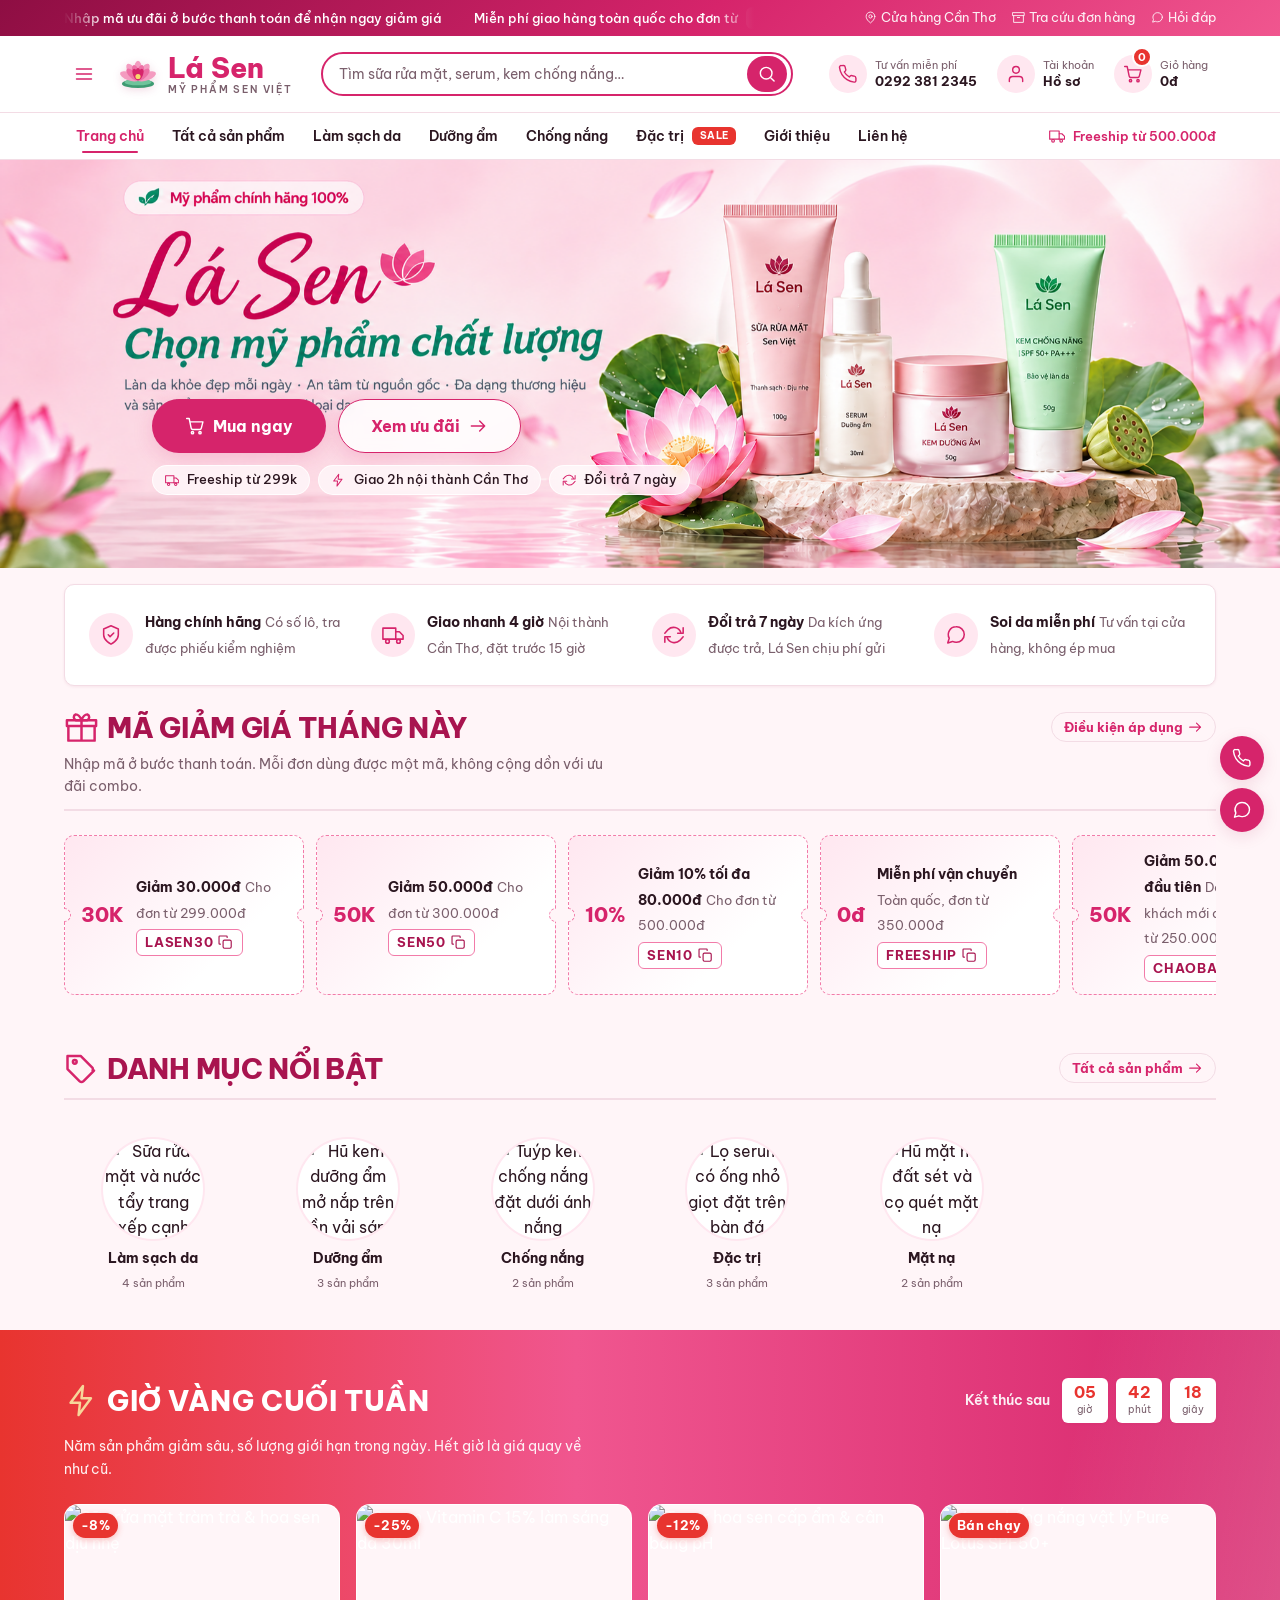
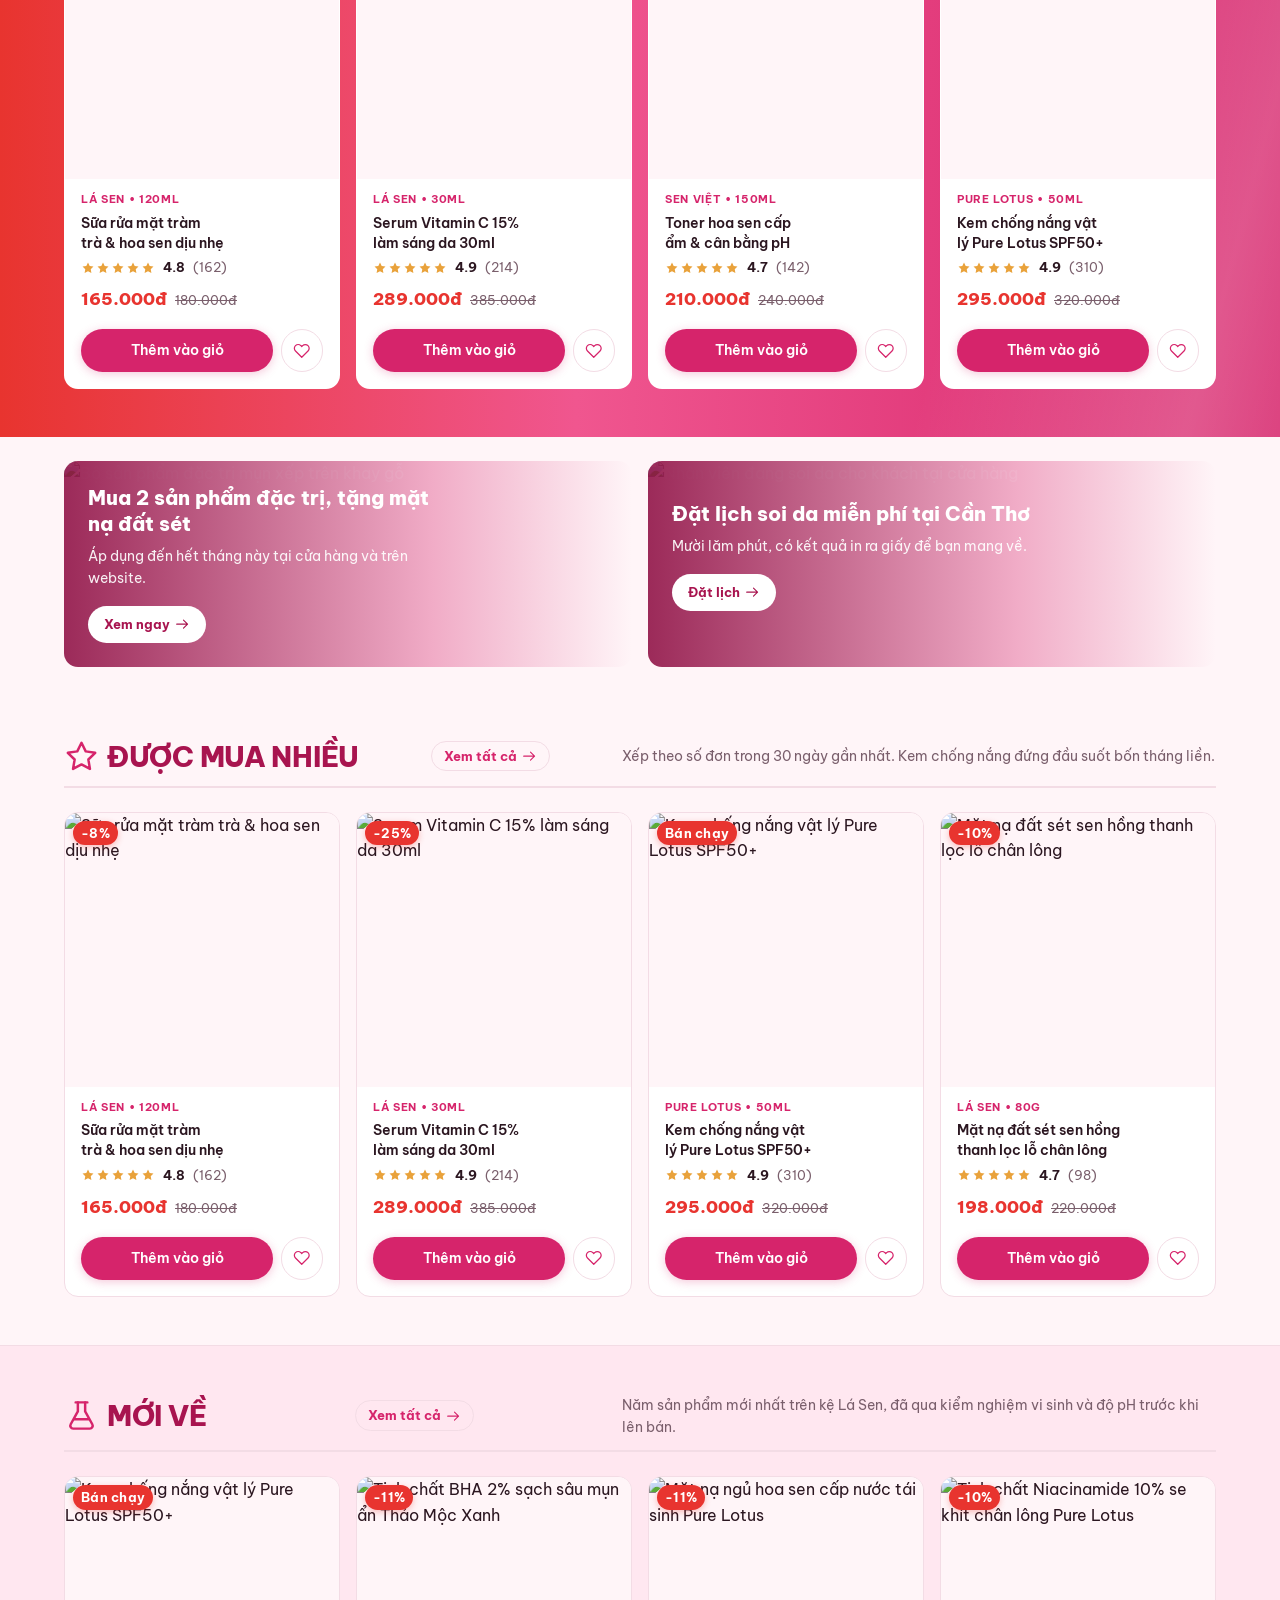
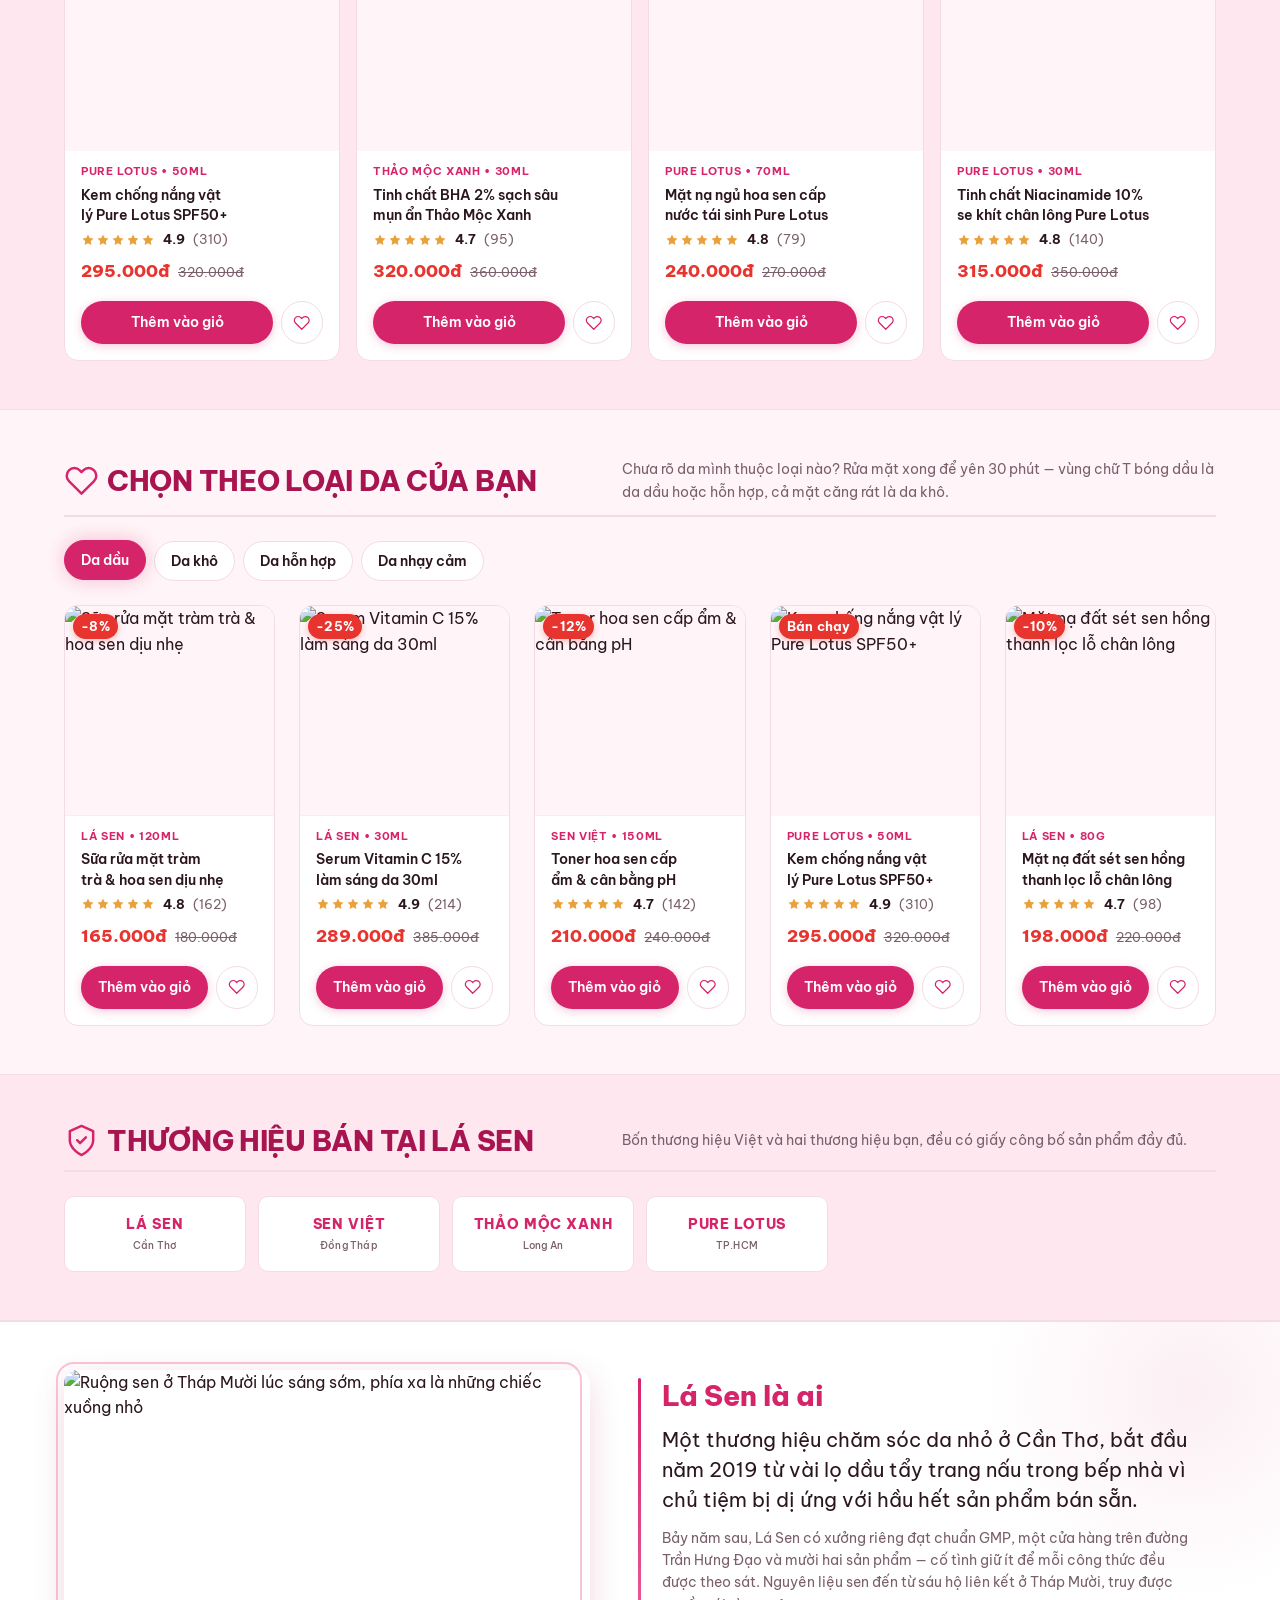
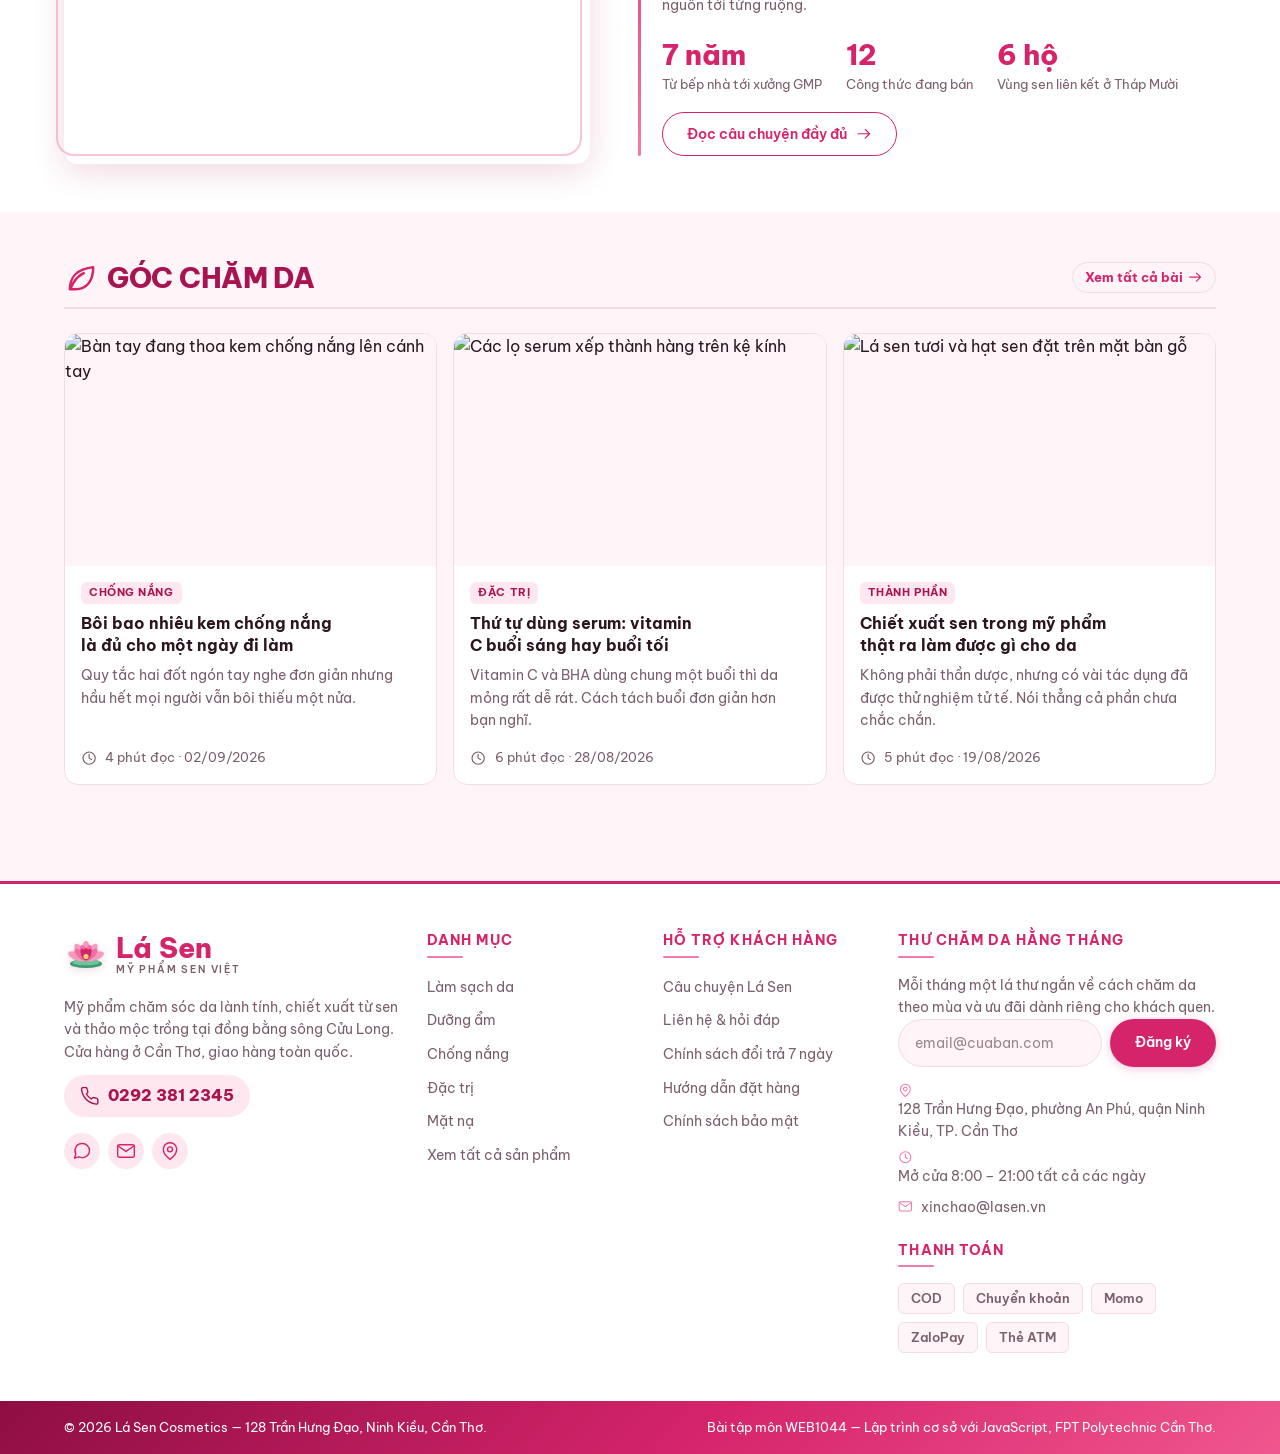
==== commit f56e4564: "Refactor storefront modules and JSON data with UI cleanup" ====
--- a/index.html
+++ b/index.html
@@ -14,163 +14,7 @@
 
 <body>
 
-  <!-- ===== Kho icon dùng chung (inline SVG, tham chiếu bằng <use href="#i-...">) ===== -->
-  <svg class="sprite" aria-hidden="true" focusable="false" xmlns="http://www.w3.org/2000/svg">
-    <!-- Logo hoa sen: dựng bằng ellipse xoay quanh gốc (24, 30.5), cùng ngôn
-         ngữ hình với hoa sen trong minh hoạ banner. Màu tô nằm trên hình nên
-         icon này không ăn theo currentColor như các icon nét khác. -->
-    <symbol id="i-lotus" viewBox="0 0 48 48">
-      <ellipse cx="24" cy="34.5" rx="17.5" ry="4.8" fill="#3E9B72" />
-      <ellipse cx="24" cy="32.9" rx="14.6" ry="3.5" fill="#6FC49B" />
-      <g fill="#F49BC0">
-        <ellipse cx="24" cy="20" rx="4.4" ry="10.5" transform="rotate(-68 24 30.5)" />
-        <ellipse cx="24" cy="20" rx="4.4" ry="10.5" transform="rotate(-34 24 30.5)" />
-        <ellipse cx="24" cy="20" rx="4.4" ry="10.5" />
-        <ellipse cx="24" cy="20" rx="4.4" ry="10.5" transform="rotate(34 24 30.5)" />
-        <ellipse cx="24" cy="20" rx="4.4" ry="10.5" transform="rotate(68 24 30.5)" />
-      </g>
-      <g fill="#ED6FA5">
-        <ellipse cx="24" cy="22.1" rx="3.7" ry="8.6" transform="rotate(-46 24 30.5)" />
-        <ellipse cx="24" cy="22.1" rx="3.7" ry="8.6" transform="rotate(-16 24 30.5)" />
-        <ellipse cx="24" cy="22.1" rx="3.7" ry="8.6" transform="rotate(16 24 30.5)" />
-        <ellipse cx="24" cy="22.1" rx="3.7" ry="8.6" transform="rotate(46 24 30.5)" />
-      </g>
-      <g fill="#D6246B">
-        <ellipse cx="24" cy="24.1" rx="3" ry="6.6" transform="rotate(-22 24 30.5)" />
-        <ellipse cx="24" cy="24.1" rx="3" ry="6.6" />
-        <ellipse cx="24" cy="24.1" rx="3" ry="6.6" transform="rotate(22 24 30.5)" />
-      </g>
-      <circle cx="24" cy="26.7" r="2.8" fill="#F8D86A" />
-    </symbol>
-    <symbol id="i-menu" viewBox="0 0 24 24">
-      <path d="M3 6h18M3 12h18M3 18h18" />
-    </symbol>
-    <symbol id="i-close" viewBox="0 0 24 24">
-      <path d="M18 6L6 18M6 6l12 12" />
-    </symbol>
-    <symbol id="i-cart" viewBox="0 0 24 24">
-      <circle cx="9" cy="20" r="1.4" />
-      <circle cx="18" cy="20" r="1.4" />
-      <path d="M2 3h3l2.4 11.6a2 2 0 0 0 2 1.6h8.2a2 2 0 0 0 2-1.6L21.5 7H6" />
-    </symbol>
-    <symbol id="i-star" viewBox="0 0 24 24">
-      <path d="M12 2.6l2.9 5.9 6.5.95-4.7 4.6 1.1 6.45L12 17.45 6.2 20.5l1.1-6.45L2.6 9.45l6.5-.95L12 2.6z" />
-    </symbol>
-    <symbol id="i-search" viewBox="0 0 24 24">
-      <circle cx="11" cy="11" r="7" />
-      <path d="M20.5 20.5L16.7 16.7" />
-    </symbol>
-    <symbol id="i-filter" viewBox="0 0 24 24">
-      <path d="M4 21v-6M4 11V3M12 21v-9M12 8V3M20 21v-5M20 12V3M1 15h6M9 8h6M17 16h6" />
-    </symbol>
-    <symbol id="i-chevron-left" viewBox="0 0 24 24">
-      <path d="M15 5l-7 7 7 7" />
-    </symbol>
-    <symbol id="i-chevron-right" viewBox="0 0 24 24">
-      <path d="M9 5l7 7-7 7" />
-    </symbol>
-    <symbol id="i-chevron-down" viewBox="0 0 24 24">
-      <path d="M5 9l7 7 7-7" />
-    </symbol>
-    <symbol id="i-heart" viewBox="0 0 24 24">
-      <path d="M20.6 5a5.2 5.2 0 0 0-7.4 0L12 6.2 10.8 5a5.2 5.2 0 1 0-7.4 7.4l8.6 8.6 8.6-8.6a5.2 5.2 0 0 0 0-7.4z" />
-    </symbol>
-    <symbol id="i-compare" viewBox="0 0 24 24">
-      <path d="M7 4v16M7 4L3.5 7.5M7 4l3.5 3.5M17 20V4M17 20l-3.5-3.5M17 20l3.5-3.5" />
-    </symbol>
-    <symbol id="i-trash" viewBox="0 0 24 24">
-      <path d="M3 6h18M8 6V4h8v2M18.5 6l-1 14H6.5l-1-14M10 10.5v6M14 10.5v6" />
-    </symbol>
-    <symbol id="i-check" viewBox="0 0 24 24">
-      <path d="M20 6L9 17l-5-5" />
-    </symbol>
-    <symbol id="i-shield" viewBox="0 0 24 24">
-      <path d="M12 22s8-4 8-10V5.5L12 2 4 5.5V12c0 6 8 10 8 10z" />
-      <path d="M9 11.8l2 2 4-4" />
-    </symbol>
-    <symbol id="i-truck" viewBox="0 0 24 24">
-      <path d="M1 4.5h14v12H1z" />
-      <path d="M15 8.5h4l4 4v4h-8" />
-      <circle cx="6" cy="19" r="2" />
-      <circle cx="18" cy="19" r="2" />
-    </symbol>
-    <symbol id="i-refresh" viewBox="0 0 24 24">
-      <path d="M22 4v6h-6M2 20v-6h6" />
-      <path d="M19.4 9A8.5 8.5 0 0 0 5.6 6.1L2 10m20 4l-3.6 3.9A8.5 8.5 0 0 1 4.6 15" />
-    </symbol>
-    <symbol id="i-chat" viewBox="0 0 24 24">
-      <path
-        d="M21 11.5a8.4 8.4 0 0 1-9 8.4 8.6 8.6 0 0 1-3.8-.9L3 20.6l1.6-5.1A8.4 8.4 0 0 1 12 3.1a8.4 8.4 0 0 1 9 8.4z" />
-    </symbol>
-    <symbol id="i-eye" viewBox="0 0 24 24">
-      <path d="M1.5 12S5.7 5 12 5s10.5 7 10.5 7-4.2 7-10.5 7S1.5 12 1.5 12z" />
-      <circle cx="12" cy="12" r="3" />
-    </symbol>
-    <symbol id="i-eye-off" viewBox="0 0 24 24">
-      <path
-        d="M10.6 5.2A9.9 9.9 0 0 1 12 5c6.3 0 10.5 7 10.5 7a18 18 0 0 1-2.3 3.2M6.2 6.7A17.6 17.6 0 0 0 1.5 12S5.7 19 12 19a9.9 9.9 0 0 0 4.2-.9" />
-      <path d="M9.9 9.9a3 3 0 0 0 4.2 4.2" />
-      <path d="M2 2l20 20" />
-    </symbol>
-    <symbol id="i-phone" viewBox="0 0 24 24">
-      <path
-        d="M21.5 16.9v2.8a2 2 0 0 1-2.2 2 19.6 19.6 0 0 1-8.5-3 19.3 19.3 0 0 1-6-6 19.6 19.6 0 0 1-3-8.6 2 2 0 0 1 2-2.2H6.6a2 2 0 0 1 2 1.7c.13.95.36 1.9.7 2.8a2 2 0 0 1-.5 2.1L7.6 9.6a16 16 0 0 0 6 6l1.1-1.2a2 2 0 0 1 2.1-.5c.9.34 1.85.57 2.8.7a2 2 0 0 1 1.7 2z" />
-    </symbol>
-    <symbol id="i-mail" viewBox="0 0 24 24">
-      <rect x="2" y="4.5" width="20" height="15" rx="2" />
-      <path d="M2.6 6l9.4 6.4L21.4 6" />
-    </symbol>
-    <symbol id="i-pin" viewBox="0 0 24 24">
-      <path d="M20 10c0 6.5-8 12-8 12s-8-5.5-8-12a8 8 0 0 1 16 0z" />
-      <circle cx="12" cy="10" r="3" />
-    </symbol>
-    <symbol id="i-clock" viewBox="0 0 24 24">
-      <circle cx="12" cy="12" r="9" />
-      <path d="M12 6.5V12l3.5 2" />
-    </symbol>
-    <symbol id="i-box" viewBox="0 0 24 24">
-      <path d="M21 8.5V21H3V8.5M1.5 3h21v5.5h-21zM10 12h4" />
-    </symbol>
-    <symbol id="i-plus" viewBox="0 0 24 24">
-      <path d="M12 5v14M5 12h14" />
-    </symbol>
-    <symbol id="i-minus" viewBox="0 0 24 24">
-      <path d="M5 12h14" />
-    </symbol>
-    <symbol id="i-user" viewBox="0 0 24 24">
-      <path d="M20 21v-2a4 4 0 0 0-4-4H8a4 4 0 0 0-4 4v2" />
-      <circle cx="12" cy="7" r="4" />
-    </symbol>
-    <symbol id="i-arrow-right" viewBox="0 0 24 24">
-      <path d="M4 12h16M14 6l6 6-6 6" />
-    </symbol>
-    <symbol id="i-leaf" viewBox="0 0 24 24">
-      <path d="M4 20c0-8 5-14 16-15 0 10-5 15-12 15H4z" />
-      <path d="M4.5 19.5c2-5 5-8.5 9-10.5" />
-    </symbol>
-    <symbol id="i-flask" viewBox="0 0 24 24">
-      <path d="M9.5 3v6.2L4.6 18a2 2 0 0 0 1.7 3h11.4a2 2 0 0 0 1.7-3l-4.9-8.8V3" />
-      <path d="M8 3h8M7.2 14.5h9.6" />
-    </symbol>
-    <symbol id="i-tag" viewBox="0 0 24 24">
-      <path d="M20.6 13.4l-7.2 7.2a2 2 0 0 1-2.8 0L2.4 12.4V3.4h9l8.2 8.2a2 2 0 0 1 0 1.8z" />
-      <circle cx="7.4" cy="7.4" r="1.3" />
-    </symbol>
-      <symbol id="i-arrow-up" viewBox="0 0 24 24">
-      <path d="M12 20V4M6 10l6-6 6 6" />
-    </symbol>
-    <symbol id="i-bolt" viewBox="0 0 24 24">
-      <path d="M13 2L4.5 13.5H11l-1 8.5 8.5-11.5H12l1-8.5z" />
-    </symbol>
-    <symbol id="i-gift" viewBox="0 0 24 24">
-      <path d="M3 11h18v10H3zM2 7h20v4H2zM12 7v14" />
-      <path d="M12 7S10.5 3 8 3a2.2 2.2 0 0 0 0 4h4zM12 7s1.5-4 4-4a2.2 2.2 0 0 1 0 4h-4z" />
-    </symbol>
-    <symbol id="i-copy" viewBox="0 0 24 24">
-      <rect x="9" y="9" width="12" height="12" rx="2" />
-      <path d="M5 15H4a1 1 0 0 1-1-1V4a1 1 0 0 1 1-1h10a1 1 0 0 1 1 1v1" />
-    </symbol>
-  </svg>
+  <!-- Kho icon SVG dùng chung được nạp tự động từ js/utils/icons.svg qua js/app.js -->
 
   <a class="skip-link" href="#main">Bỏ qua tới nội dung chính</a>
 
@@ -179,10 +23,10 @@
     <div class="container topbar__inner">
       <p class="topbar__promo">
         <span class="topbar__track">
-          <span class="topbar__code">Nhập mã <b>LASEN30</b> — giảm 30.000đ cho đơn từ 299.000đ</span>
+          <span class="topbar__code">Nhập mã ưu đãi ở bước thanh toán để nhận ngay giảm giá</span>
           <span class="topbar__code">Miễn phí giao hàng toàn quốc cho đơn từ <b>500.000đ</b></span>
           <span class="topbar__code">Đổi trả trong <b>7 ngày</b>, kể cả khi lọ đã mở nắp</span>
-          <span class="topbar__code" aria-hidden="true">Nhập mã <b>LASEN30</b> — giảm 30.000đ cho đơn từ 299.000đ</span>
+          <span class="topbar__code" aria-hidden="true">Nhập mã ưu đãi ở bước thanh toán để nhận ngay giảm giá</span>
           <span class="topbar__code" aria-hidden="true">Miễn phí giao hàng toàn quốc cho đơn từ <b>500.000đ</b></span>
           <span class="topbar__code" aria-hidden="true">Đổi trả trong <b>7 ngày</b>, kể cả khi lọ đã mở nắp</span>
         </span>
@@ -259,7 +103,7 @@
           </span>
         </a>
 
-        <a class="header__act" href="login.html">
+        <a class="header__act" href="profile.html">
           <span class="header__act-ico">
             <svg class="icon" aria-hidden="true">
               <use href="#i-user"></use>
@@ -267,7 +111,7 @@
           </span>
           <span class="header__act-txt">
             <span class="header__act-lbl">Tài khoản</span>
-            <span class="header__act-val">Đăng nhập</span>
+            <span class="header__act-val">Hồ sơ</span>
           </span>
         </a>
 
@@ -315,7 +159,7 @@
   <main id="main">
 
     <!-- Tiêu đề cấp 1 của trang chủ: trình đọc màn hình đọc được, không hiện
-       trên màn hình vì vai trò dẫn dắt thị giác đã do slider banner đảm nhiệm. -->
+       trên màn hình vì vai trò dẫn dắt thị giác đã do banner đảm nhiệm. -->
     <h1 class="sr-only">Lá Sen — mỹ phẩm chăm sóc da từ sen và thảo mộc Việt Nam</h1>
 
     <!-- ----- 1. Banner ----- -->
@@ -426,58 +270,7 @@
         </div>
 
         <ul class="vouchers" data-list="vouchers">
-          <li class="voucher">
-            <span class="voucher__value">30K</span>
-            <span class="voucher__body">
-              <span class="voucher__title">Giảm 30.000đ</span>
-              <span class="voucher__cond">Cho đơn từ 299.000đ</span>
-              <button class="voucher__code" type="button" data-copy-code="LASEN30">
-                LASEN30
-                <svg class="icon" aria-hidden="true">
-                  <use href="#i-copy"></use>
-                </svg>
-              </button>
-            </span>
-          </li>
-          <li class="voucher">
-            <span class="voucher__value">10%</span>
-            <span class="voucher__body">
-              <span class="voucher__title">Giảm 10% tối đa 80.000đ</span>
-              <span class="voucher__cond">Cho đơn từ 500.000đ</span>
-              <button class="voucher__code" type="button" data-copy-code="SEN10">
-                SEN10
-                <svg class="icon" aria-hidden="true">
-                  <use href="#i-copy"></use>
-                </svg>
-              </button>
-            </span>
-          </li>
-          <li class="voucher">
-            <span class="voucher__value">0đ</span>
-            <span class="voucher__body">
-              <span class="voucher__title">Miễn phí vận chuyển</span>
-              <span class="voucher__cond">Toàn quốc, đơn từ 350.000đ</span>
-              <button class="voucher__code" type="button" data-copy-code="FREESHIP">
-                FREESHIP
-                <svg class="icon" aria-hidden="true">
-                  <use href="#i-copy"></use>
-                </svg>
-              </button>
-            </span>
-          </li>
-          <li class="voucher">
-            <span class="voucher__value">50K</span>
-            <span class="voucher__body">
-              <span class="voucher__title">Giảm 50.000đ đơn đầu tiên</span>
-              <span class="voucher__cond">Dành cho khách mới đăng ký</span>
-              <button class="voucher__code" type="button" data-copy-code="CHAOBAN">
-                CHAOBAN
-                <svg class="icon" aria-hidden="true">
-                  <use href="#i-copy"></use>
-                </svg>
-              </button>
-            </span>
-          </li>
+          <!-- JS tự động tải dữ liệu từ js/data/coupons.json và render 5 mã ưu đãi thực tế tại đây -->
         </ul>
       </div>
     </section>
@@ -530,12 +323,6 @@
               alt="Hũ mặt nạ đất sét và cọ quét mặt nạ">
             <span class="cat__name">Mặt nạ</span>
             <span class="cat__count">2 sản phẩm</span>
-          </a>
-          <a class="cat" href="products.html?cat=xit-khoang">
-            <img class="cat__media" src="https://images.unsplash.com/photo-1612817288484-6f916006741a?w=800&q=80"
-              alt="Chai xịt khoáng dạng phun sương">
-            <span class="cat__name">Xịt khoáng</span>
-            <span class="cat__count">1 sản phẩm</span>
           </a>
         </div>
       </div>
@@ -736,12 +523,6 @@
           </a>
           <a class="brand" href="products.html?brand=pure-lotus">
             <span class="brand__name">Pure Lotus<span class="brand__sub">TP.HCM</span></span>
-          </a>
-          <a class="brand" href="products.html?brand=huong-tram">
-            <span class="brand__name">Hương Tràm<span class="brand__sub">Cà Mau</span></span>
-          </a>
-          <a class="brand" href="products.html?brand=an-nhien">
-            <span class="brand__name">An Nhiên<span class="brand__sub">Bến Tre</span></span>
           </a>
         </div>
       </div>
--- a/css/base.css
+++ b/css/base.css
@@ -88,18 +88,6 @@
 
 /* ---------- Keyframes ---------- */
 
-@keyframes fadeInUp {
-  from {
-    opacity: 0;
-    transform: translateY(18px);
-  }
-
-  to {
-    opacity: 1;
-    transform: translateY(0);
-  }
-}
-
 @keyframes shimmer {
   0% {
     background-position: -200% center;
@@ -375,11 +363,6 @@
   stroke-width: 1.7;
   stroke-linecap: round;
   stroke-linejoin: round;
-}
-
-.icon--lg {
-  width: 1.75em;
-  height: 1.75em;
 }
 
 .skip-link {
--- a/css/components.css
+++ b/css/components.css
@@ -854,7 +854,7 @@
   white-space: nowrap;
 }
 
-/* Nút phụ (so sánh) nhạt hơn để không tranh chỗ với nút mua */
+/* Nút phụ (yêu thích) nhạt hơn để không tranh chỗ với nút mua */
 .card__actions .btn--outline {
   border-color: var(--c-line);
   color: var(--c-primary);
@@ -864,6 +864,39 @@
   border-color: var(--c-primary);
   background-color: var(--c-primary);
   color: var(--c-surface);
+}
+
+/* Trạng thái nút yêu thích khi được lưu (active) */
+.card__actions [data-favorite-toggle][aria-pressed="true"],
+.card__actions [data-favorite-toggle].is-active,
+[data-favorite-toggle][aria-pressed="true"],
+[data-favorite-toggle].is-active,
+[data-wishlist].is-active,
+[data-wishlist][aria-pressed="true"] {
+  border-color: var(--c-sale);
+  color: var(--c-sale);
+  background-color: rgba(232, 52, 47, 0.08);
+}
+
+.card__actions [data-favorite-toggle][aria-pressed="true"] .icon,
+.card__actions [data-favorite-toggle].is-active .icon,
+[data-favorite-toggle][aria-pressed="true"] .icon,
+[data-favorite-toggle].is-active .icon,
+[data-wishlist].is-active .icon,
+[data-wishlist][aria-pressed="true"] .icon {
+  fill: currentColor;
+  stroke: currentColor;
+}
+
+.card__actions [data-favorite-toggle][aria-pressed="true"]:hover,
+.card__actions [data-favorite-toggle].is-active:hover,
+[data-favorite-toggle][aria-pressed="true"]:hover,
+[data-favorite-toggle].is-active:hover,
+[data-wishlist].is-active:hover,
+[data-wishlist][aria-pressed="true"]:hover {
+  border-color: var(--c-sale);
+  color: var(--c-sale);
+  background-color: rgba(232, 52, 47, 0.16);
 }
 
 /* Dưới 560px lưới còn 2 cột hẹp — nới chỗ cho hàng nút,
@@ -880,98 +913,6 @@
 
   .card__actions .btn--icon {
     width: 34px;
-  }
-}
-
-/* =========================================================
-   5. SLIDER
-   ========================================================= */
-
-.slider {
-  position: relative;
-  border-radius: var(--radius);
-  overflow: hidden;
-  background-color: var(--c-surface);
-}
-
-.slider__viewport {
-  overflow: hidden;
-}
-
-.slider__track {
-  display: flex;
-  transition: transform 0.45s ease;
-}
-
-.slider__slide {
-  flex: 0 0 100%;
-  min-width: 100%;
-}
-
-/* Đặt ở đáy cùng hàng với dot thay vì giữa chiều cao, để nút không
-   bao giờ đè lên tiêu đề hay đoạn văn của slide. */
-.slider__btn {
-  position: absolute;
-  bottom: var(--sp-2);
-  z-index: 3;
-  display: grid;
-  place-items: center;
-  width: 40px;
-  height: 40px;
-  border-radius: 999px;
-  background-color: var(--c-surface);
-  color: var(--c-primary);
-  box-shadow: var(--shadow);
-  transition: background-color 0.2s ease, color 0.2s ease;
-}
-
-.slider__btn:hover {
-  background-color: var(--c-primary);
-  color: var(--c-surface);
-}
-
-.slider__btn--prev {
-  left: var(--sp-3);
-}
-
-.slider__btn--next {
-  right: var(--sp-3);
-}
-
-.slider__dots {
-  position: absolute;
-  bottom: var(--sp-4);
-  left: 50%;
-  z-index: 3;
-  display: flex;
-  gap: var(--sp-2);
-  padding: var(--sp-2);
-  border-radius: 999px;
-  transform: translateX(-50%);
-}
-
-.slider__dot {
-  width: 10px;
-  height: 10px;
-  border-radius: 999px;
-  background-color: var(--c-surface);
-  border: 1px solid var(--c-line);
-  opacity: 0.6;
-  transition: width 0.25s ease, opacity 0.25s ease;
-}
-
-.slider__dot.is-active {
-  width: 28px;
-  opacity: 1;
-}
-
-@media (min-width: 768px) {
-  .slider__btn--prev {
-    left: var(--sp-6);
-  }
-
-  .slider__btn--next {
-    right: var(--sp-6);
   }
 }
 
@@ -1084,22 +1025,6 @@
   left: var(--sp-3);
   color: var(--c-ink-muted);
   pointer-events: none;
-}
-
-.field__action {
-  position: absolute;
-  right: var(--sp-2);
-  display: grid;
-  place-items: center;
-  width: 34px;
-  height: 34px;
-  border-radius: var(--radius-sm);
-  color: var(--c-ink-muted);
-}
-
-.field__action:hover {
-  color: var(--c-primary);
-  background-color: var(--c-paper);
 }
 
 /* Checkbox / radio */
--- a/css/pages/home.css
+++ b/css/pages/home.css
@@ -113,369 +113,6 @@
   .hero-banner__perk {
     font-size: 0.6875rem;
     padding: 2px var(--sp-2);
-  }
-}
-
-.hero-row {
-  padding-top: var(--sp-4);
-}
-
-/* Banner trải hết chiều ngang màn hình: bỏ bo góc, viền và đổ bóng
-   để mép slider chạm sát cạnh trình duyệt, chân banner không có vạch. */
-.hero-slider {
-  border-radius: 0;
-  border: 0;
-  box-shadow: none;
-}
-
-/* Nút mũi tên đứng hẳn ngoài lề container (rộng 48px + 16px khoảng hở)
-   để không đè lên chữ; màn hẹp thì nép vào sát mép, vẫn cách chữ 20px. */
-.hero-slider .slider__btn--prev {
-  left: max(var(--sp-3), calc((100% - var(--container)) / 2 - 64px));
-}
-
-.hero-slider .slider__btn--next {
-  right: max(var(--sp-3), calc((100% - var(--container)) / 2 - 64px));
-}
-
-/* Slide cao bằng nhau: khung slider lấy chiều cao của slide dài nhất,
-   nên nền hồng phải kéo đầy ô thay vì chỉ cao bằng nội dung. */
-.hero-slider .slider__slide {
-  display: flex;
-}
-
-.hero {
-  /* Hoạ tiết bông sen dùng lại dáng của icon #i-lotus, vẽ thẳng bằng data URI
-     nên rải được ở nhiều chỗ mà không phải lặp SVG trong từng slide.
-     Bản trắng dành cho nửa trái nền hồng đậm, bản hồng cho nửa phải nhạt. */
-  --lotus-white: url("data:image/svg+xml,%3Csvg xmlns='http://www.w3.org/2000/svg' viewBox='0 0 48 42'%3E%3Cg fill='%23fff' opacity='.5'%3E%3Cellipse cx='24' cy='18' rx='4.4' ry='10.5' transform='rotate(-68 24 28.5)'/%3E%3Cellipse cx='24' cy='18' rx='4.4' ry='10.5' transform='rotate(-34 24 28.5)'/%3E%3Cellipse cx='24' cy='18' rx='4.4' ry='10.5'/%3E%3Cellipse cx='24' cy='18' rx='4.4' ry='10.5' transform='rotate(34 24 28.5)'/%3E%3Cellipse cx='24' cy='18' rx='4.4' ry='10.5' transform='rotate(68 24 28.5)'/%3E%3C/g%3E%3Cg fill='%23fff' opacity='.8'%3E%3Cellipse cx='24' cy='20' rx='3.7' ry='8.6' transform='rotate(-46 24 28.5)'/%3E%3Cellipse cx='24' cy='20' rx='3.7' ry='8.6' transform='rotate(-16 24 28.5)'/%3E%3Cellipse cx='24' cy='20' rx='3.7' ry='8.6' transform='rotate(16 24 28.5)'/%3E%3Cellipse cx='24' cy='20' rx='3.7' ry='8.6' transform='rotate(46 24 28.5)'/%3E%3C/g%3E%3Ccircle cx='24' cy='27' r='2.6' fill='%23fff'/%3E%3C/svg%3E");
-  --lotus-pink: url("data:image/svg+xml,%3Csvg xmlns='http://www.w3.org/2000/svg' viewBox='0 0 48 42'%3E%3Cg fill='%23F27BA9' opacity='.34'%3E%3Cellipse cx='24' cy='18' rx='4.4' ry='10.5' transform='rotate(-68 24 28.5)'/%3E%3Cellipse cx='24' cy='18' rx='4.4' ry='10.5' transform='rotate(-34 24 28.5)'/%3E%3Cellipse cx='24' cy='18' rx='4.4' ry='10.5'/%3E%3Cellipse cx='24' cy='18' rx='4.4' ry='10.5' transform='rotate(34 24 28.5)'/%3E%3Cellipse cx='24' cy='18' rx='4.4' ry='10.5' transform='rotate(68 24 28.5)'/%3E%3C/g%3E%3Cg fill='%23ED6FA5' opacity='.42'%3E%3Cellipse cx='24' cy='20' rx='3.7' ry='8.6' transform='rotate(-46 24 28.5)'/%3E%3Cellipse cx='24' cy='20' rx='3.7' ry='8.6' transform='rotate(-16 24 28.5)'/%3E%3Cellipse cx='24' cy='20' rx='3.7' ry='8.6' transform='rotate(16 24 28.5)'/%3E%3Cellipse cx='24' cy='20' rx='3.7' ry='8.6' transform='rotate(46 24 28.5)'/%3E%3C/g%3E%3Ccircle cx='24' cy='27' r='2.6' fill='%23E9A23B' opacity='.5'/%3E%3C/svg%3E");
-  position: relative;
-  display: grid;
-  grid-template-columns: 1fr;
-  align-items: center;
-  gap: var(--sp-2);
-  flex: 1;
-  min-height: 300px;
-  /* Nền trải hết màn hình nhưng chữ vẫn thẳng hàng với lề container 1200px:
-     phần trăm trong padding tính theo bề ngang của slide. */
-  padding-block: var(--sp-8) var(--sp-12);
-  padding-inline: max(var(--sp-6), calc((100% - var(--container)) / 2 + var(--sp-4)));
-  /* Nhiều lớp quầng màu chồng lên gradient nền cho banner có chiều sâu:
-     trắng sau hình minh hoạ, xanh lá sen góc dưới trái, hồng góc dưới phải. */
-  background:
-    radial-gradient(40rem 26rem at 76% 6%, rgba(255, 255, 255, 0.6), transparent 60%),
-    radial-gradient(32rem 24rem at 0% 100%, rgba(126, 196, 159, 0.38), transparent 62%),
-    radial-gradient(26rem 20rem at 100% 96%, rgba(242, 123, 169, 0.42), transparent 64%),
-    linear-gradient(115deg, #FFAECE 0%, #FFCFE1 44%, #FFEBF2 100%);
-  color: var(--c-ink);
-  overflow: hidden;
-}
-
-/* Lưới chấm mờ ở dải lề trái, tạo chất liệu cho nền không bị phẳng */
-.hero::before {
-  content: '';
-  position: absolute;
-  inset: 0;
-  background-image: radial-gradient(rgba(214, 36, 107, 0.18) 1.4px, transparent 1.5px);
-  background-size: 20px 20px;
-  -webkit-mask-image: linear-gradient(90deg, #000 0%, transparent 26%);
-  mask-image: linear-gradient(90deg, #000 0%, transparent 26%);
-  opacity: 0.5;
-  pointer-events: none;
-}
-
-/* Lớp trang trí sau nội dung: quầng sáng cạnh hình minh hoạ và một cụm sen mờ
-   dồn vào khoảng trống giữa cột chữ và hình vẽ; hai mép chỉ để một bông nhỏ. */
-.hero::after {
-  content: '';
-  position: absolute;
-  inset: 0;
-  pointer-events: none;
-  background-image:
-    var(--lotus-pink),
-    var(--lotus-pink),
-    var(--lotus-white),
-    var(--lotus-pink),
-    var(--lotus-white),
-    radial-gradient(circle 190px at calc(100% - 110px) 8%, rgba(255, 255, 255, 0.8), transparent 70%);
-  background-repeat: no-repeat;
-  background-position:
-    53% 88%,
-    47% 14%,
-    58% 44%,
-    62% 4%,
-    3% 94%,
-    0 0;
-  background-size:
-    92px 81px,
-    56px 49px,
-    38px 33px,
-    34px 30px,
-    46px 40px,
-    auto;
-}
-
-.hero__body {
-  position: relative;
-  z-index: 2;
-  display: flex;
-  flex-direction: column;
-  justify-content: center;
-  max-width: 34rem;
-  animation: fadeInUp 0.7s var(--ease-out) both;
-}
-
-/* Hình minh hoạ vẽ bằng SVG — không dùng ảnh chụp */
-.hero__art {
-  position: relative;
-  z-index: 1;
-}
-
-.hero__art svg {
-  width: 100%;
-  height: auto;
-  max-height: 230px;
-  margin-inline: auto;
-}
-
-/* Dưới 768px hình minh hoạ nằm dưới chữ và khá hẹp nên ẩn con dấu đi */
-.hero__stamp {
-  display: none;
-}
-
-.hero__stamp b {
-  display: block;
-  font-size: 1.4rem;
-  font-weight: 800;
-  line-height: 1;
-}
-
-.hero__stamp small {
-  font-size: 0.6875rem;
-  font-weight: 500;
-  opacity: 0.92;
-}
-
-/* Viên thuốc trắng có chấm xanh ở đầu banner */
-.hero__eyebrow {
-  display: inline-flex;
-  align-items: center;
-  align-self: flex-start;
-  gap: var(--sp-2);
-  margin-bottom: var(--sp-4);
-  padding: var(--sp-2) var(--sp-4);
-  border-radius: var(--radius-pill);
-  background-color: var(--c-surface);
-  box-shadow: var(--shadow-sm);
-  font-size: var(--fs-xs);
-  font-weight: 600;
-  color: var(--c-ink);
-}
-
-.hero__dot {
-  width: 8px;
-  height: 8px;
-  flex: none;
-  border-radius: 999px;
-  background-color: var(--c-green);
-}
-
-.hero__title {
-  margin-bottom: var(--sp-2);
-  /* Chữ tô bằng gradient hồng sen cho đậm chất thương hiệu; color là màu
-     dự phòng nếu trình duyệt không hỗ trợ background-clip: text. */
-  color: var(--c-primary);
-  background-image: var(--grad-primary);
-  -webkit-background-clip: text;
-  background-clip: text;
-  -webkit-text-fill-color: transparent;
-  font-size: clamp(2rem, 5.5vw, 3.25rem);
-  font-weight: 800;
-  line-height: 1.05;
-  letter-spacing: 0.01em;
-  text-transform: uppercase;
-}
-
-.hero__tagline {
-  margin-bottom: var(--sp-2);
-  color: var(--c-green);
-  font-size: var(--fs-lg);
-  font-weight: 700;
-  line-height: 1.35;
-}
-
-.hero__text {
-  max-width: 44ch;
-  font-size: var(--fs-sm);
-  line-height: 1.65;
-  color: var(--c-ink-muted);
-}
-
-.hero__actions {
-  display: flex;
-  flex-wrap: wrap;
-  gap: var(--sp-3);
-  margin-top: var(--sp-6);
-}
-
-.hero__actions .btn--outline {
-  background-color: var(--c-surface);
-}
-
-/* Dải cam kết ngắn ngay dưới nút bấm — thay cho dòng ghi chú cũ */
-.hero__perks {
-  display: flex;
-  flex-wrap: wrap;
-  gap: var(--sp-2);
-  margin-top: var(--sp-6);
-  list-style: none;
-}
-
-.hero__perk {
-  display: inline-flex;
-  align-items: center;
-  gap: var(--sp-2);
-  padding: var(--sp-1) var(--sp-3);
-  border-radius: var(--radius-pill);
-  border: 1px solid rgba(255, 255, 255, 0.85);
-  background-color: rgba(255, 255, 255, 0.6);
-  font-size: var(--fs-xs);
-  font-weight: 500;
-  line-height: 1.5;
-  color: var(--c-ink);
-}
-
-.hero__perk .icon {
-  width: 1.1em;
-  height: 1.1em;
-  color: var(--c-primary);
-}
-
-/* Chấm và nút điều hướng của slider lớn.
-   Chấm canh thẳng với lề trái của phần chữ thay vì dính mép màn hình. */
-.hero-slider .slider__dots {
-  bottom: var(--sp-4);
-  left: max(var(--sp-4), calc((100% - var(--container)) / 2 + var(--sp-2)));
-  transform: none;
-  padding: var(--sp-1) var(--sp-2);
-  border-radius: var(--radius-pill);
-  background-color: rgba(255, 255, 255, 0.65);
-}
-
-.hero-slider .slider__dot {
-  background-color: var(--c-primary-soft);
-  border-color: transparent;
-  opacity: 0.85;
-}
-
-.hero-slider .slider__dot.is-active {
-  background-color: var(--c-primary);
-  opacity: 1;
-}
-
-/* Dưới 768px chỉ còn chấm tròn và vuốt tay — nút mũi tên sẽ đè lên chữ */
-.hero-slider .slider__btn {
-  display: none;
-}
-
-@media (min-width: 768px) {
-  .hero-slider .slider__btn {
-    display: grid;
-    top: 50%;
-    bottom: auto;
-    width: 48px;
-    height: 48px;
-    transform: translateY(-50%);
-    border: 1px solid rgba(255, 255, 255, 0.9);
-    background-color: rgba(255, 255, 255, 0.92);
-    color: var(--c-primary);
-    box-shadow: var(--shadow-md);
-    transition: background-color 0.2s ease, color 0.2s ease, transform 0.2s var(--ease-out);
-  }
-}
-
-.hero-slider .slider__btn:hover {
-  background-color: var(--c-primary);
-  color: var(--c-surface);
-  transform: translateY(-50%) scale(1.08);
-}
-
-.hero-slider .slider__btn .icon {
-  width: 1.4em;
-  height: 1.4em;
-}
-
-@media (min-width: 768px) {
-
-  /* Chữ bên trái, hình minh hoạ bên phải.
-     Lề trái tối thiểu 80px để nút mũi tên không đè lên chữ. */
-  .hero {
-    grid-template-columns: minmax(0, 1.15fr) minmax(0, 1fr);
-    gap: var(--sp-4);
-    min-height: 420px;
-    padding-block: var(--sp-8);
-    padding-left: max(calc(var(--sp-16) + var(--sp-4)), calc((100% - var(--container)) / 2 + var(--sp-4)));
-    padding-right: max(var(--sp-6), calc((100% - var(--container)) / 2 + var(--sp-4)));
-  }
-
-  /* Bó khung hình lại đúng bằng bề ngang hình vẽ và canh giữa cột */
-  .hero__art {
-    width: min(100%, 26rem);
-    justify-self: center;
-  }
-
-  .hero__art svg {
-    max-height: none;
-  }
-
-  /* Con dấu giảm giá tròn, nghiêng nhẹ ở góc trên phải của hình */
-  .hero__stamp {
-    position: absolute;
-    top: -6px;
-    right: 2%;
-    z-index: 3;
-    display: grid;
-    place-items: center;
-    width: 88px;
-    height: 88px;
-    border-radius: 50%;
-    border: 2px dashed rgba(255, 255, 255, 0.7);
-    background: var(--grad-warm);
-    box-shadow: var(--shadow-lg);
-    color: var(--c-surface);
-    text-align: center;
-    transform: rotate(-12deg);
-  }
-}
-
-@media (min-width: 1024px) {
-  .hero {
-    min-height: 480px;
-  }
-
-  .hero__art {
-    width: min(100%, 30rem);
-  }
-
-  .hero__stamp {
-    width: 104px;
-    height: 104px;
-  }
-
-  .hero__stamp b {
-    font-size: 1.65rem;
-  }
-}
-
-/* Màn rộng thì phóng hình minh hoạ to hẳn lên cho banner đỡ loãng */
-@media (min-width: 1280px) {
-  .hero {
-    min-height: 520px;
-  }
-
-  .hero__art {
-    width: min(100%, 34rem);
   }
 }
 
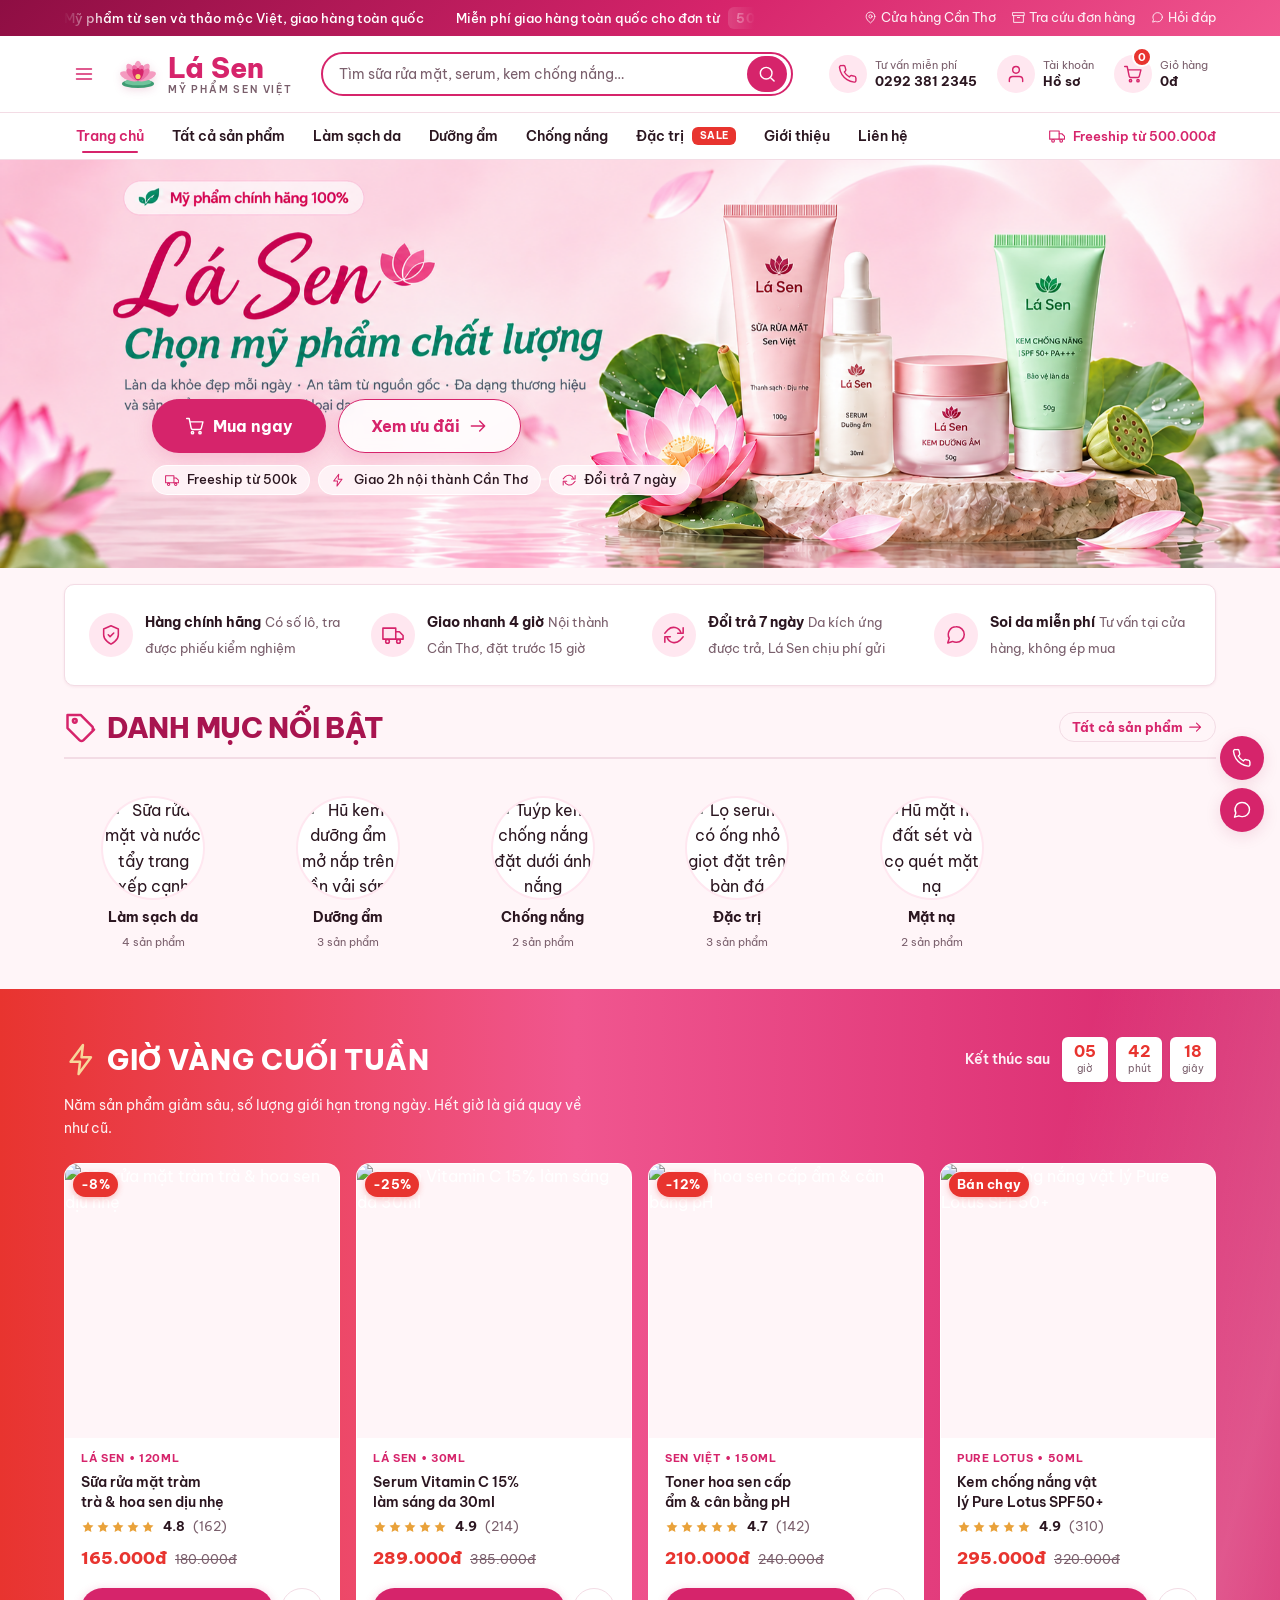
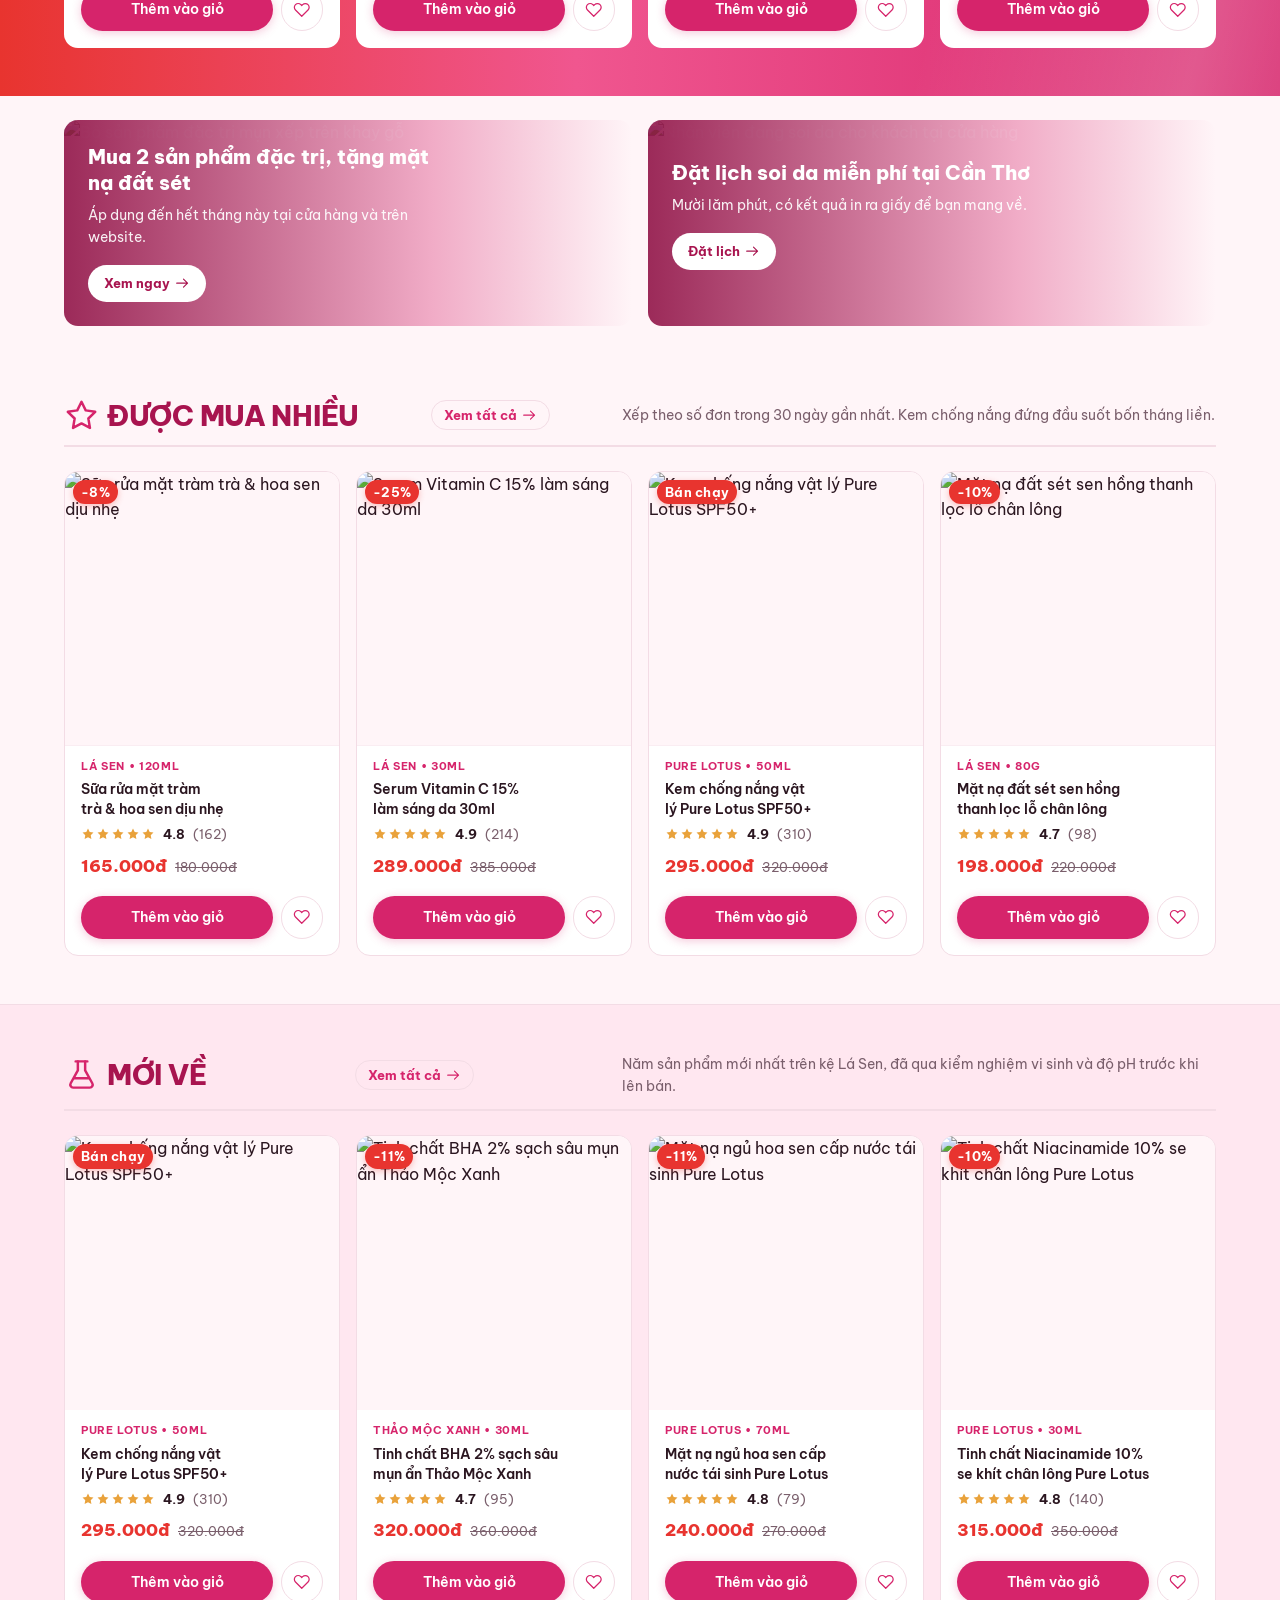
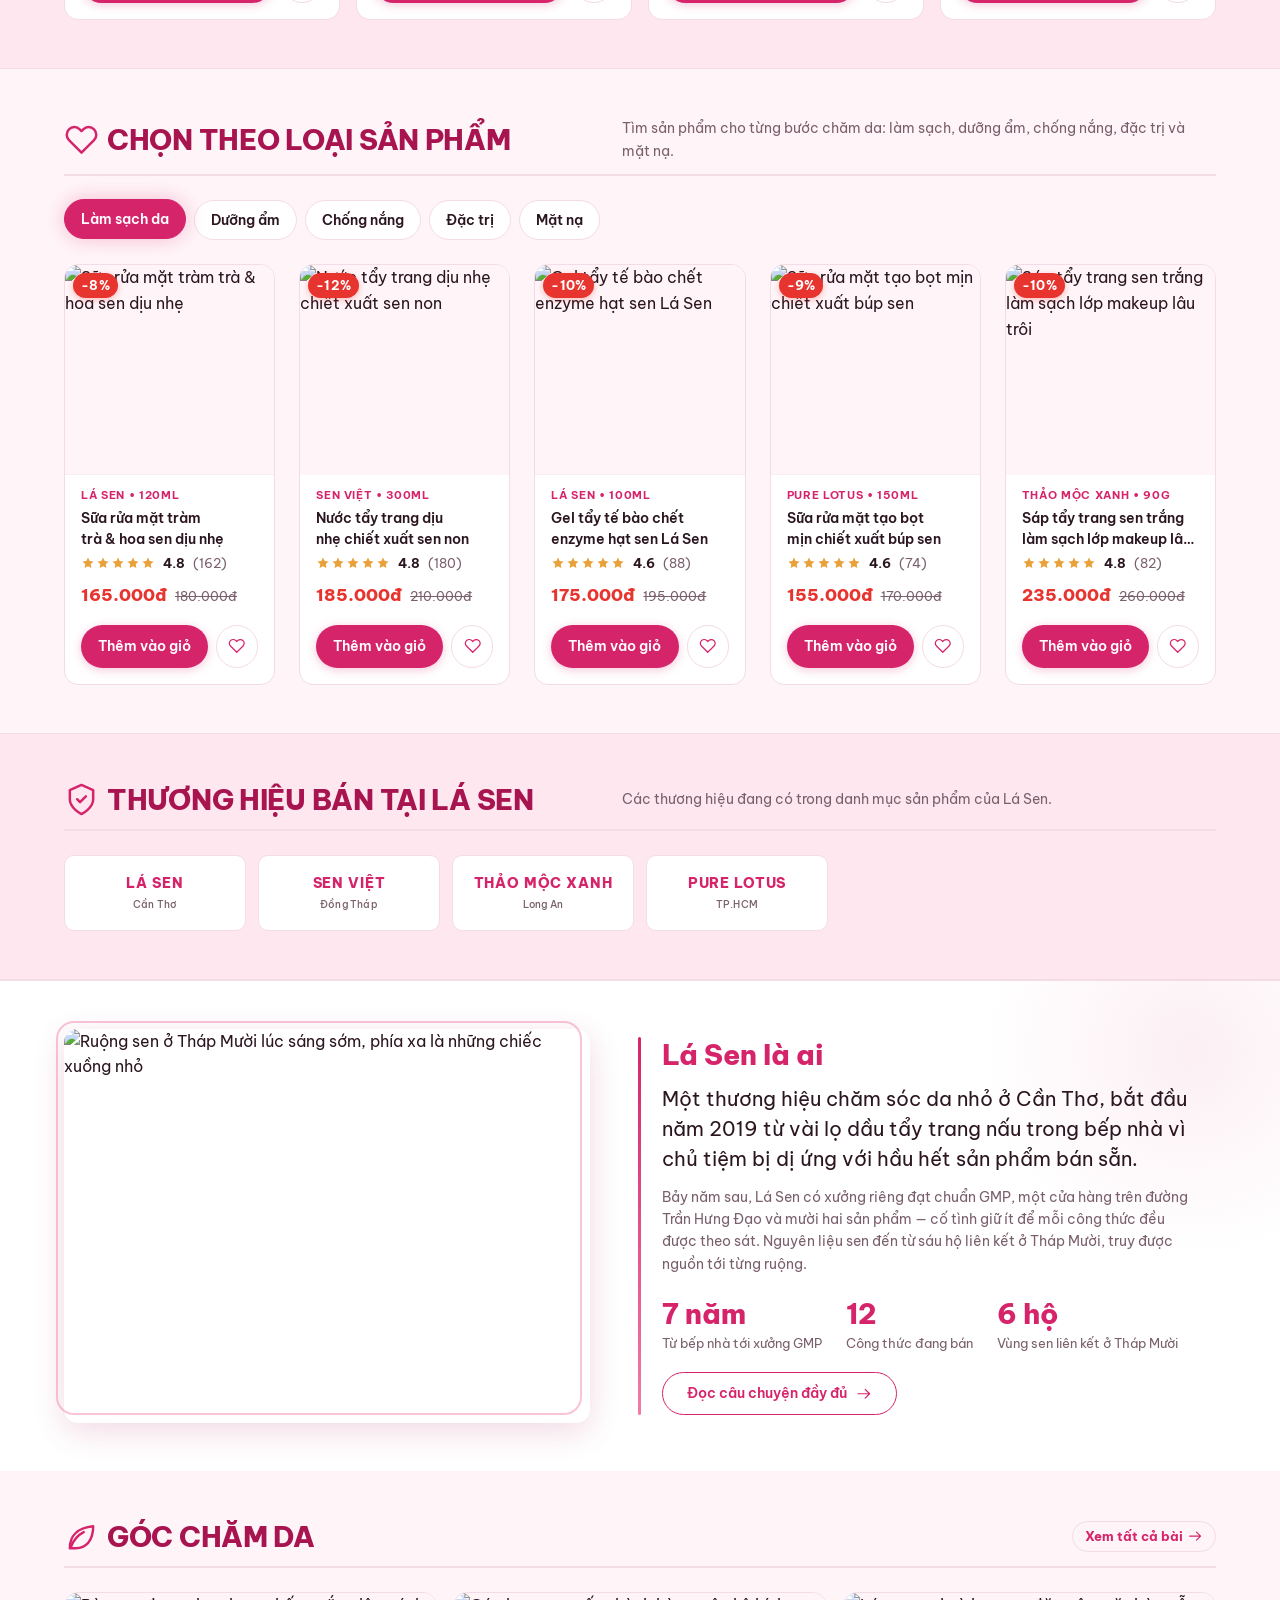
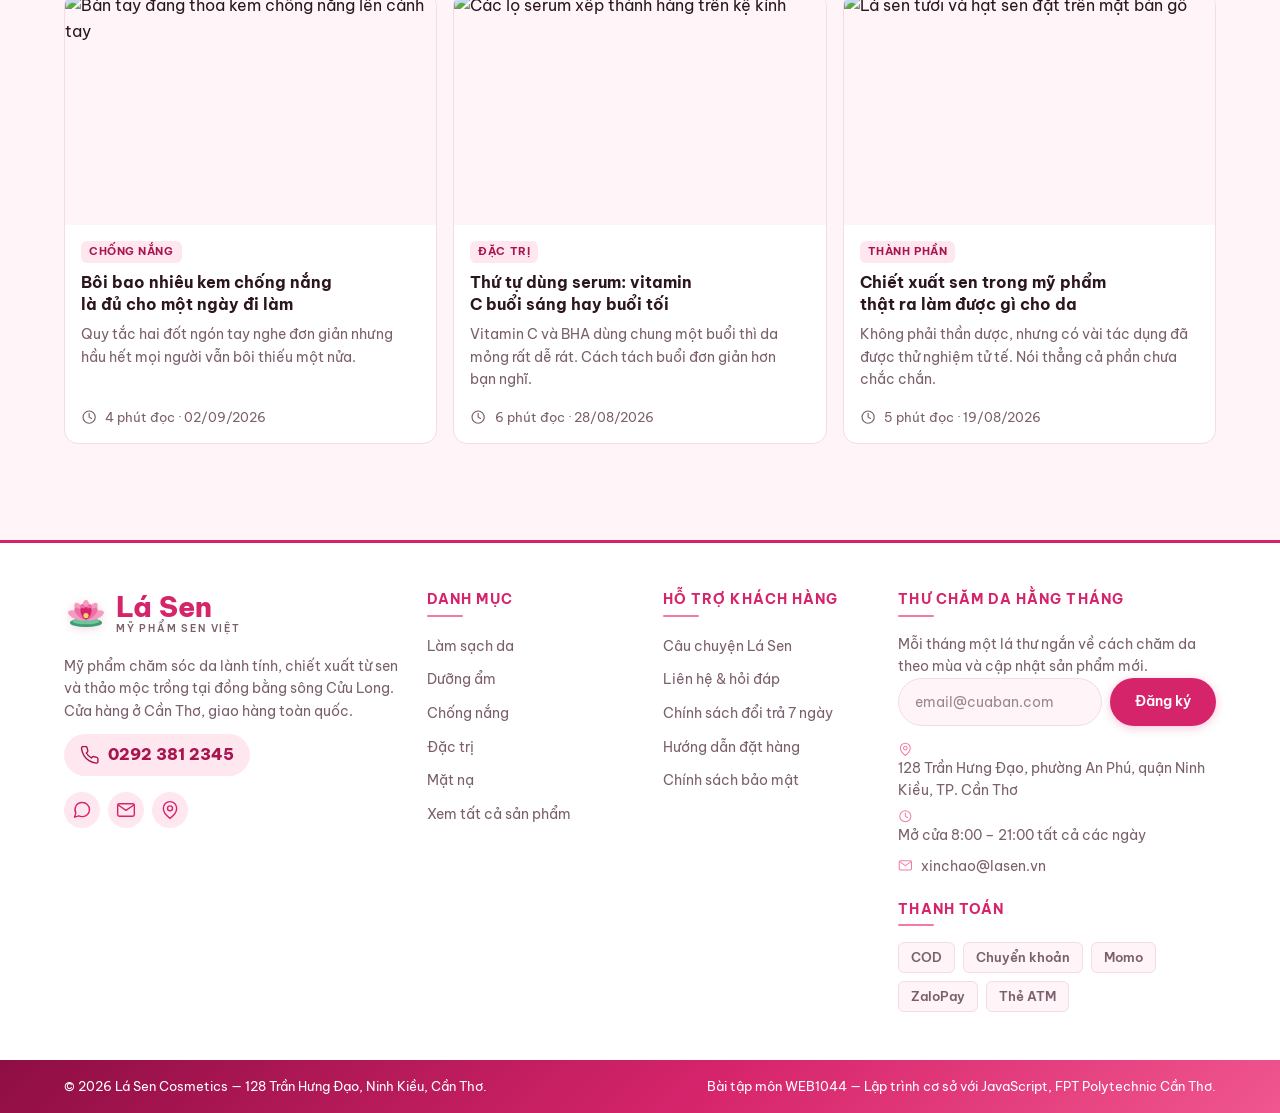
==== commit 3558a745: "Save current storefront updates before simplifying JavaScript" ====
--- a/index.html
+++ b/index.html
@@ -23,12 +23,12 @@
     <div class="container topbar__inner">
       <p class="topbar__promo">
         <span class="topbar__track">
-          <span class="topbar__code">Nhập mã ưu đãi ở bước thanh toán để nhận ngay giảm giá</span>
-          <span class="topbar__code">Miễn phí giao hàng toàn quốc cho đơn từ <b>500.000đ</b></span>
-          <span class="topbar__code">Đổi trả trong <b>7 ngày</b>, kể cả khi lọ đã mở nắp</span>
-          <span class="topbar__code" aria-hidden="true">Nhập mã ưu đãi ở bước thanh toán để nhận ngay giảm giá</span>
-          <span class="topbar__code" aria-hidden="true">Miễn phí giao hàng toàn quốc cho đơn từ <b>500.000đ</b></span>
-          <span class="topbar__code" aria-hidden="true">Đổi trả trong <b>7 ngày</b>, kể cả khi lọ đã mở nắp</span>
+          <span class="topbar__message">Mỹ phẩm từ sen và thảo mộc Việt, giao hàng toàn quốc</span>
+          <span class="topbar__message">Miễn phí giao hàng toàn quốc cho đơn từ <b>500.000đ</b></span>
+          <span class="topbar__message">Đổi trả trong <b>7 ngày</b>, kể cả khi lọ đã mở nắp</span>
+          <span class="topbar__message" aria-hidden="true">Mỹ phẩm từ sen và thảo mộc Việt, giao hàng toàn quốc</span>
+          <span class="topbar__message" aria-hidden="true">Miễn phí giao hàng toàn quốc cho đơn từ <b>500.000đ</b></span>
+          <span class="topbar__message" aria-hidden="true">Đổi trả trong <b>7 ngày</b>, kể cả khi lọ đã mở nắp</span>
         </span>
       </p>
 
@@ -174,7 +174,7 @@
             <svg class="icon" aria-hidden="true"><use href="#i-cart"></use></svg>
             Mua ngay
           </a>
-          <a class="btn btn--outline btn--lg" href="products.html?sale=1">
+          <a class="btn btn--outline btn--lg" href="#flash-sale">
             Xem ưu đãi
             <svg class="icon" aria-hidden="true"><use href="#i-arrow-right"></use></svg>
           </a>
@@ -182,7 +182,7 @@
         <ul class="hero-banner__perks">
           <li class="hero-banner__perk">
             <svg class="icon" aria-hidden="true"><use href="#i-truck"></use></svg>
-            Freeship từ 299k
+            Freeship từ 500k
           </li>
           <li class="hero-banner__perk">
             <svg class="icon" aria-hidden="true"><use href="#i-bolt"></use></svg>
@@ -249,32 +249,6 @@
       </div>
     </section>
 
-    <!-- ----- 3. Mã giảm giá ----- -->
-    <section class="section section--tight" aria-labelledby="voucher-title">
-      <div class="container">
-        <div class="section-title">
-          <h2 class="section-title__text" id="voucher-title">
-            <svg class="icon" aria-hidden="true">
-              <use href="#i-gift"></use>
-            </svg>
-            Mã giảm giá tháng này
-          </h2>
-          <a class="section-title__link" href="contact.html">
-            Điều kiện áp dụng
-            <svg class="icon" aria-hidden="true">
-              <use href="#i-arrow-right"></use>
-            </svg>
-          </a>
-          <p class="section-title__sub">Nhập mã ở bước thanh toán. Mỗi đơn dùng được một mã, không cộng dồn với ưu đãi
-            combo.</p>
-        </div>
-
-        <ul class="vouchers" data-list="vouchers">
-          <!-- JS tự động tải dữ liệu từ js/data/coupons.json và render 5 mã ưu đãi thực tế tại đây -->
-        </ul>
-      </div>
-    </section>
-
     <!-- ----- 4. Danh mục nổi bật ----- -->
     <section class="section section--tight" aria-labelledby="cat-title">
       <div class="container">
@@ -329,7 +303,7 @@
     </section>
 
     <!-- ----- 5. Flash Sale ----- -->
-    <section class="section flash" aria-labelledby="flash-title">
+    <section class="section flash" id="flash-sale" aria-labelledby="flash-title">
       <div class="container">
         <div class="flash__head">
           <h2 class="flash__title" id="flash-title">
@@ -466,28 +440,28 @@
       </div>
     </section>
 
-    <!-- ----- 9. Chọn theo loại da ----- -->
-    <section class="section" aria-labelledby="skin-title">
+    <!-- ----- 9. Chọn theo loại sản phẩm ----- -->
+    <section class="section" aria-labelledby="category-recommendations-title">
       <div class="container">
         <div class="section-title">
-          <h2 class="section-title__text" id="skin-title">
+          <h2 class="section-title__text" id="category-recommendations-title">
             <svg class="icon" aria-hidden="true">
               <use href="#i-heart"></use>
             </svg>
-            Chọn theo loại da của bạn
+            Chọn theo loại sản phẩm
           </h2>
-          <p class="section-title__sub">Chưa rõ da mình thuộc loại nào? Rửa mặt xong để yên 30 phút — vùng chữ T bóng
-            dầu là da dầu hoặc hỗn hợp, cả mặt căng rát là da khô.</p>
-        </div>
-
-        <div class="chip-row skin-filter" role="group" aria-label="Lọc sản phẩm theo loại da" data-skin-filter>
-          <button class="chip is-active" type="button" aria-pressed="true" data-skin="da-dau">Da dầu</button>
-          <button class="chip" type="button" aria-pressed="false" data-skin="da-kho">Da khô</button>
-          <button class="chip" type="button" aria-pressed="false" data-skin="da-hon-hop">Da hỗn hợp</button>
-          <button class="chip" type="button" aria-pressed="false" data-skin="da-nhay-cam">Da nhạy cảm</button>
-        </div>
-
-        <div class="grid grid--5" data-list="skin">
+          <p class="section-title__sub">Tìm sản phẩm cho từng bước chăm da: làm sạch, dưỡng ẩm, chống nắng, đặc trị và mặt nạ.</p>
+        </div>
+
+        <div class="chip-row category-filter" role="group" aria-label="Lọc sản phẩm theo loại sản phẩm" data-category-filter>
+          <button class="chip is-active" type="button" aria-pressed="true" data-category="lam-sach">Làm sạch da</button>
+          <button class="chip" type="button" aria-pressed="false" data-category="duong-am">Dưỡng ẩm</button>
+          <button class="chip" type="button" aria-pressed="false" data-category="chong-nang">Chống nắng</button>
+          <button class="chip" type="button" aria-pressed="false" data-category="dac-tri">Đặc trị</button>
+          <button class="chip" type="button" aria-pressed="false" data-category="mat-na">Mặt nạ</button>
+        </div>
+
+        <div class="grid grid--5" data-list="category-recommendations">
           
           
           
@@ -507,23 +481,22 @@
             </svg>
             Thương hiệu bán tại Lá Sen
           </h2>
-          <p class="section-title__sub">Bốn thương hiệu Việt và hai thương hiệu bạn, đều có giấy công bố sản phẩm đầy
-            đủ.</p>
+          <p class="section-title__sub">Các thương hiệu đang có trong danh mục sản phẩm của Lá Sen.</p>
         </div>
 
         <div class="brands">
-          <a class="brand" href="products.html?brand=la-sen">
+          <div class="brand">
             <span class="brand__name">Lá Sen<span class="brand__sub">Cần Thơ</span></span>
-          </a>
-          <a class="brand" href="products.html?brand=sen-viet">
+          </div>
+          <div class="brand">
             <span class="brand__name">Sen Việt<span class="brand__sub">Đồng Tháp</span></span>
-          </a>
-          <a class="brand" href="products.html?brand=thao-moc-xanh">
+          </div>
+          <div class="brand">
             <span class="brand__name">Thảo Mộc Xanh<span class="brand__sub">Long An</span></span>
-          </a>
-          <a class="brand" href="products.html?brand=pure-lotus">
+          </div>
+          <div class="brand">
             <span class="brand__name">Pure Lotus<span class="brand__sub">TP.HCM</span></span>
-          </a>
+          </div>
         </div>
       </div>
     </section>
@@ -720,7 +693,7 @@
 
       <div class="footer__col">
         <h2 class="footer__title">Thư chăm da hằng tháng</h2>
-        <p class="footer__desc">Mỗi tháng một lá thư ngắn về cách chăm da theo mùa và ưu đãi dành riêng cho khách quen.
+        <p class="footer__desc">Mỗi tháng một lá thư ngắn về cách chăm da theo mùa và cập nhật sản phẩm mới.
         </p>
         <form class="footer__form" data-newsletter-form novalidate>
           <div class="field field--inline">
--- a/css/components.css
+++ b/css/components.css
@@ -134,7 +134,7 @@
   min-height: 36px;
 }
 
-/* Dải mã giảm giá chạy ngang — trên mobile chỉ còn dải này */
+/* Dải thông tin cửa hàng chạy ngang — trên mobile chỉ còn dải này */
 .topbar__promo {
   position: relative;
   flex: 1;
@@ -156,14 +156,14 @@
   animation-play-state: paused;
 }
 
-.topbar__code {
+.topbar__message {
   display: inline-flex;
   align-items: center;
   gap: var(--sp-2);
   font-weight: 500;
 }
 
-.topbar__code b {
+.topbar__message b {
   padding: 1px var(--sp-2);
   border-radius: var(--radius-sm);
   background-color: rgba(255, 255, 255, 0.22);
@@ -1495,10 +1495,6 @@
   text-align: right;
 }
 
-.summary__value--minus {
-  color: var(--c-sale);
-}
-
 .summary__row--total {
   margin-top: var(--sp-2);
   padding-top: var(--sp-4);
--- a/css/pages/home.css
+++ b/css/pages/home.css
@@ -1,6 +1,6 @@
 /* =========================================================
    LÁ SEN — home.css
-   Riêng cho trang chủ: banner, voucher, danh mục, flash sale,
+   Riêng cho trang chủ: banner, danh mục, flash sale,
    dải sản phẩm, thương hiệu, bài viết.
    ========================================================= */
 
@@ -125,103 +125,6 @@
 }
 
 /* =========================================================
-   3. Mã giảm giá
-   ========================================================= */
-
-.vouchers {
-  display: grid;
-  grid-auto-flow: column;
-  grid-auto-columns: minmax(240px, 1fr);
-  gap: var(--sp-3);
-  overflow-x: auto;
-  padding-bottom: var(--sp-2);
-  scrollbar-width: thin;
-}
-
-.voucher {
-  position: relative;
-  display: flex;
-  align-items: center;
-  gap: var(--sp-3);
-  padding: var(--sp-3) var(--sp-4);
-  border: 1px dashed var(--c-primary-soft);
-  border-radius: var(--radius);
-  background: linear-gradient(135deg, var(--c-primary-tint) 0%, var(--c-surface) 70%);
-}
-
-/* Hai khuyết tròn hai bên cho giống phiếu giảm giá */
-.voucher::before,
-.voucher::after {
-  content: '';
-  position: absolute;
-  top: 50%;
-  width: 14px;
-  height: 14px;
-  border-radius: 999px;
-  background-color: var(--c-paper);
-  border: 1px dashed var(--c-primary-soft);
-  transform: translateY(-50%);
-}
-
-.voucher::before {
-  left: -8px;
-  clip-path: inset(0 0 0 50%);
-}
-
-.voucher::after {
-  right: -8px;
-  clip-path: inset(0 50% 0 0);
-}
-
-.voucher__value {
-  flex: none;
-  font-size: var(--fs-lg);
-  font-weight: 800;
-  line-height: 1.1;
-  color: var(--c-primary);
-}
-
-.voucher__body {
-  flex: 1;
-  min-width: 0;
-}
-
-.voucher__title {
-  font-family: var(--f-body);
-  font-size: var(--fs-sm);
-  font-weight: 700;
-  color: var(--c-ink);
-}
-
-.voucher__cond {
-  font-size: var(--fs-xs);
-  color: var(--c-ink-muted);
-}
-
-.voucher__code {
-  display: inline-flex;
-  align-items: center;
-  gap: var(--sp-1);
-  margin-top: var(--sp-1);
-  padding: 2px var(--sp-2);
-  border: 1px solid var(--c-primary-soft);
-  border-radius: var(--radius-sm);
-  background-color: var(--c-surface);
-  font-size: var(--fs-xs);
-  font-weight: 700;
-  letter-spacing: 0.06em;
-  color: var(--c-primary-dark);
-  cursor: pointer;
-  transition: background-color 0.2s ease, color 0.2s ease;
-}
-
-.voucher__code:hover {
-  background-color: var(--c-primary);
-  border-color: var(--c-primary);
-  color: var(--c-surface);
-}
-
-/* =========================================================
    4. Danh mục nổi bật
    ========================================================= */
 
@@ -494,10 +397,10 @@
 }
 
 /* =========================================================
-   7. Chọn theo loại da
-   ========================================================= */
-
-.skin-filter {
+   7. Chọn theo loại sản phẩm
+   ========================================================= */
+
+.category-filter {
   margin-bottom: var(--sp-6);
 }
 
@@ -520,13 +423,6 @@
   border-radius: var(--radius);
   background-color: var(--c-surface);
   text-align: center;
-  transition: border-color 0.25s ease, transform 0.25s var(--ease-out), box-shadow 0.25s ease;
-}
-
-.brand:hover {
-  border-color: var(--c-primary-soft);
-  transform: translateY(-3px);
-  box-shadow: var(--shadow-sm);
 }
 
 .brand__name {
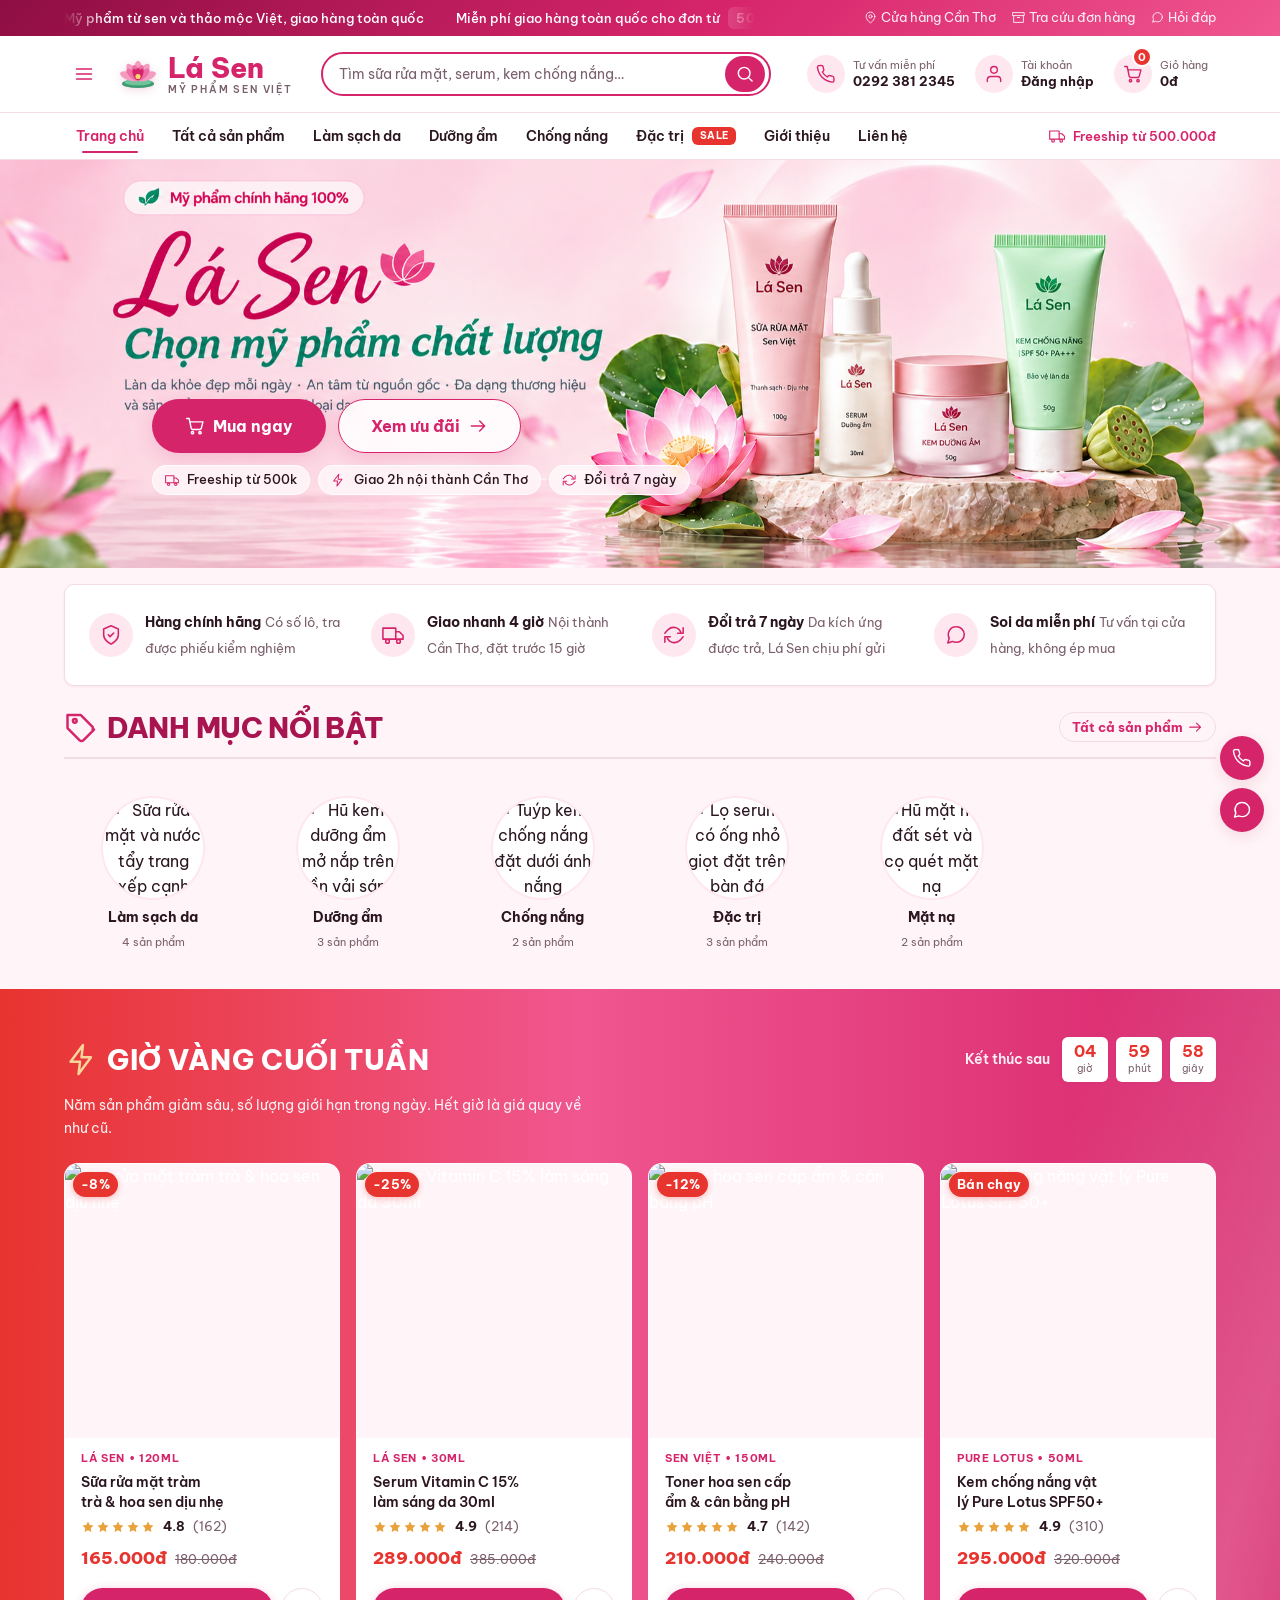
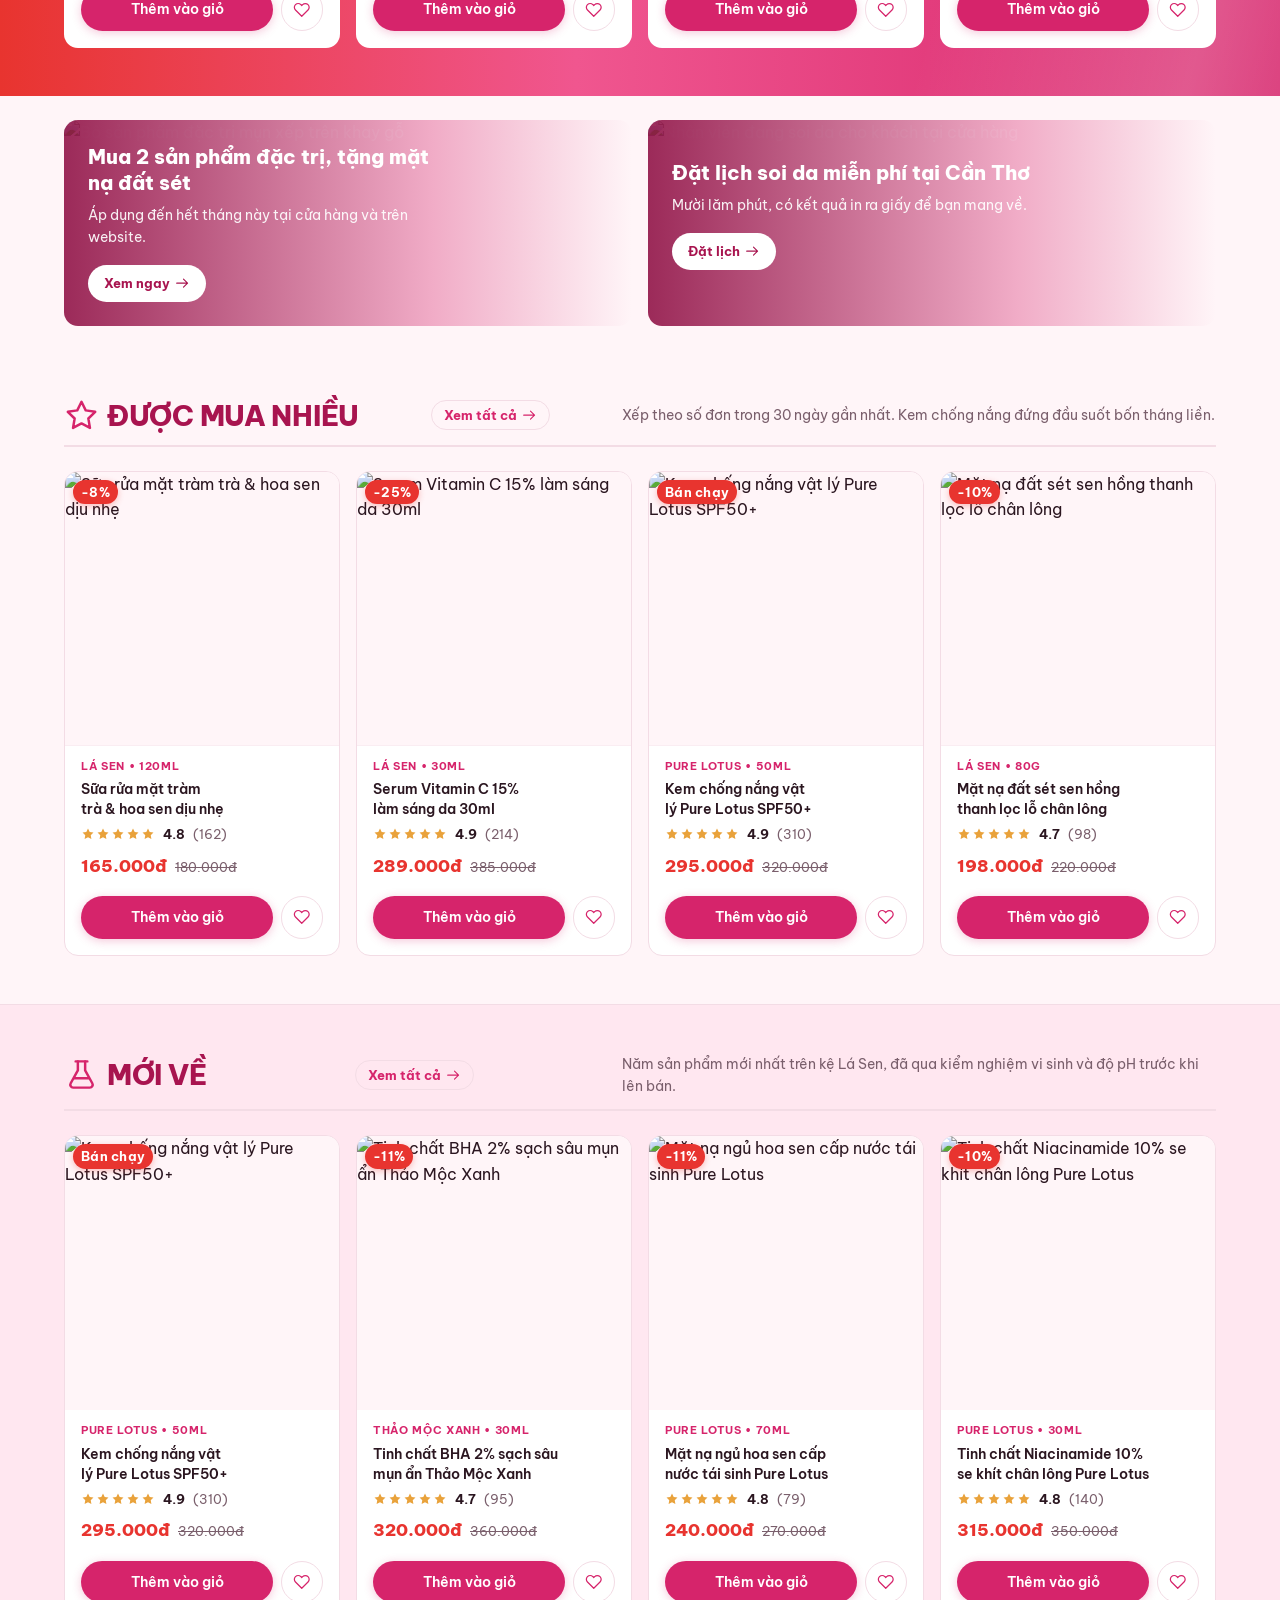
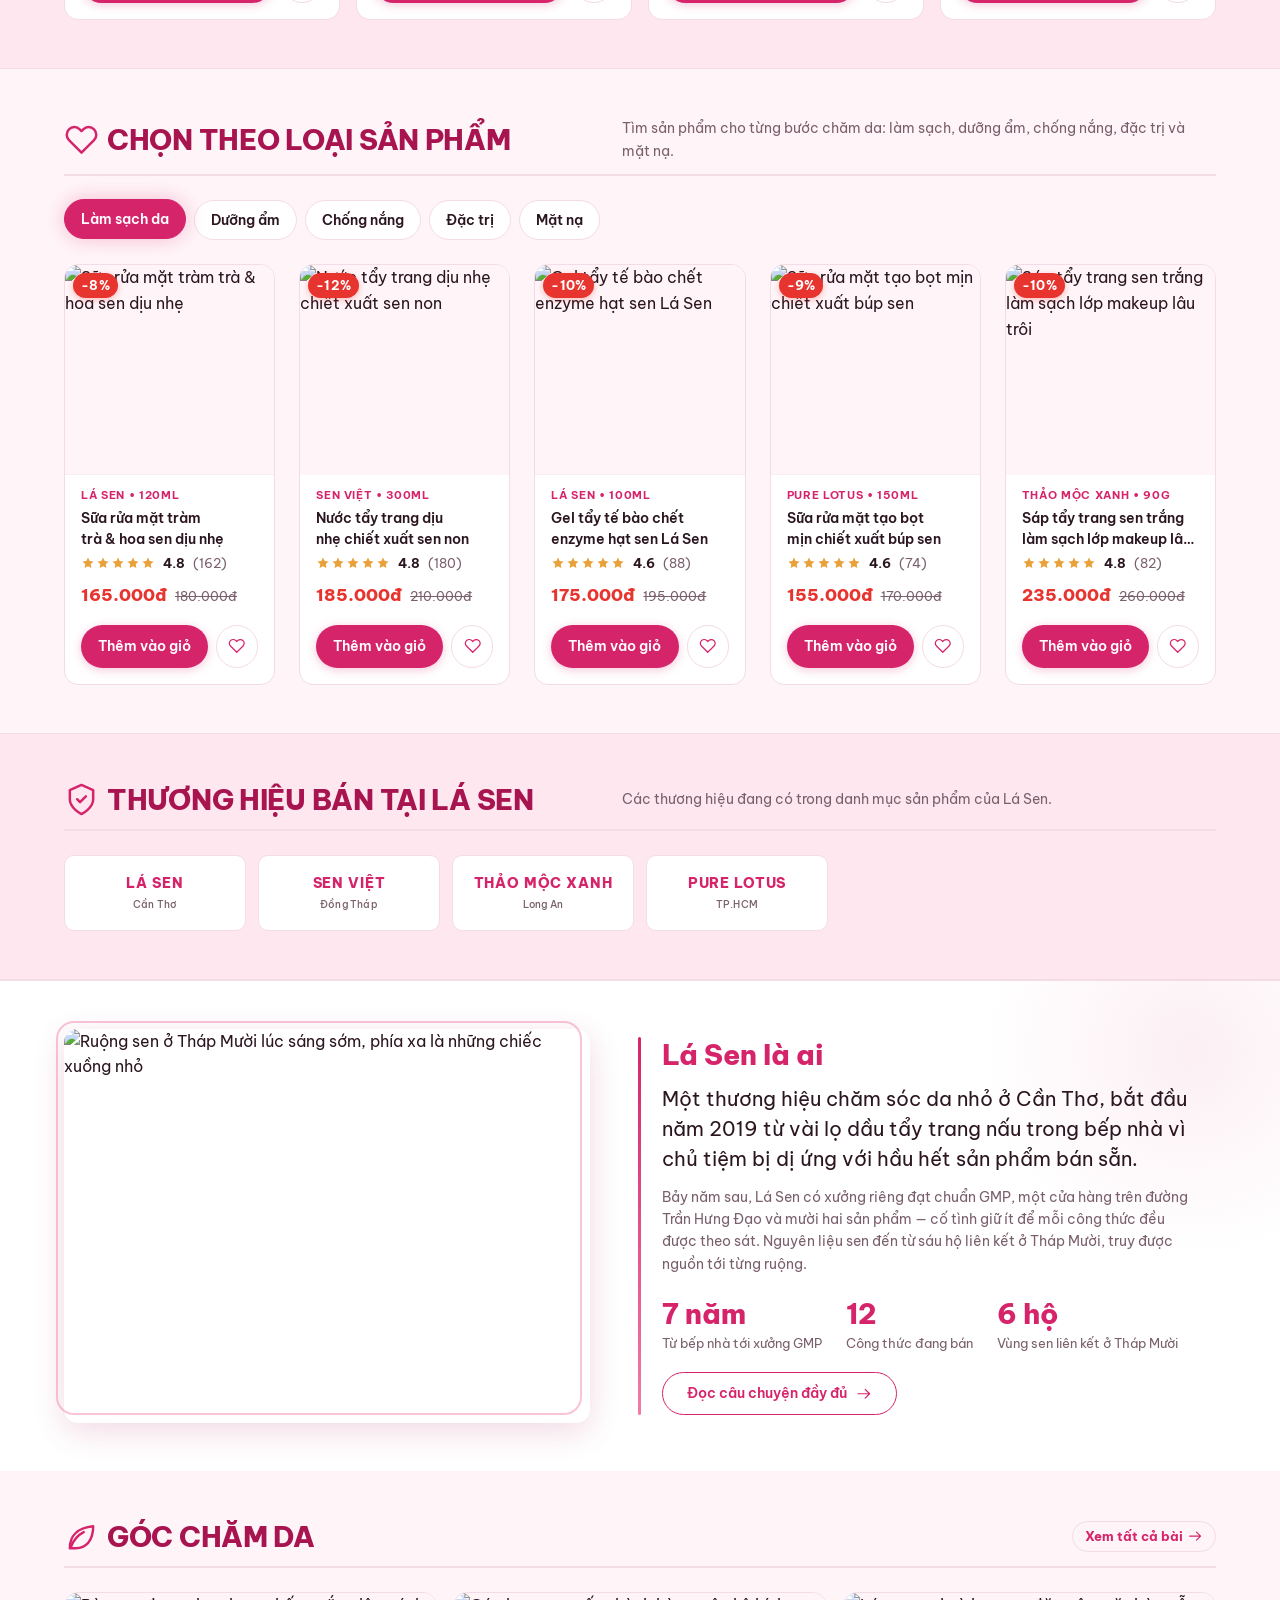
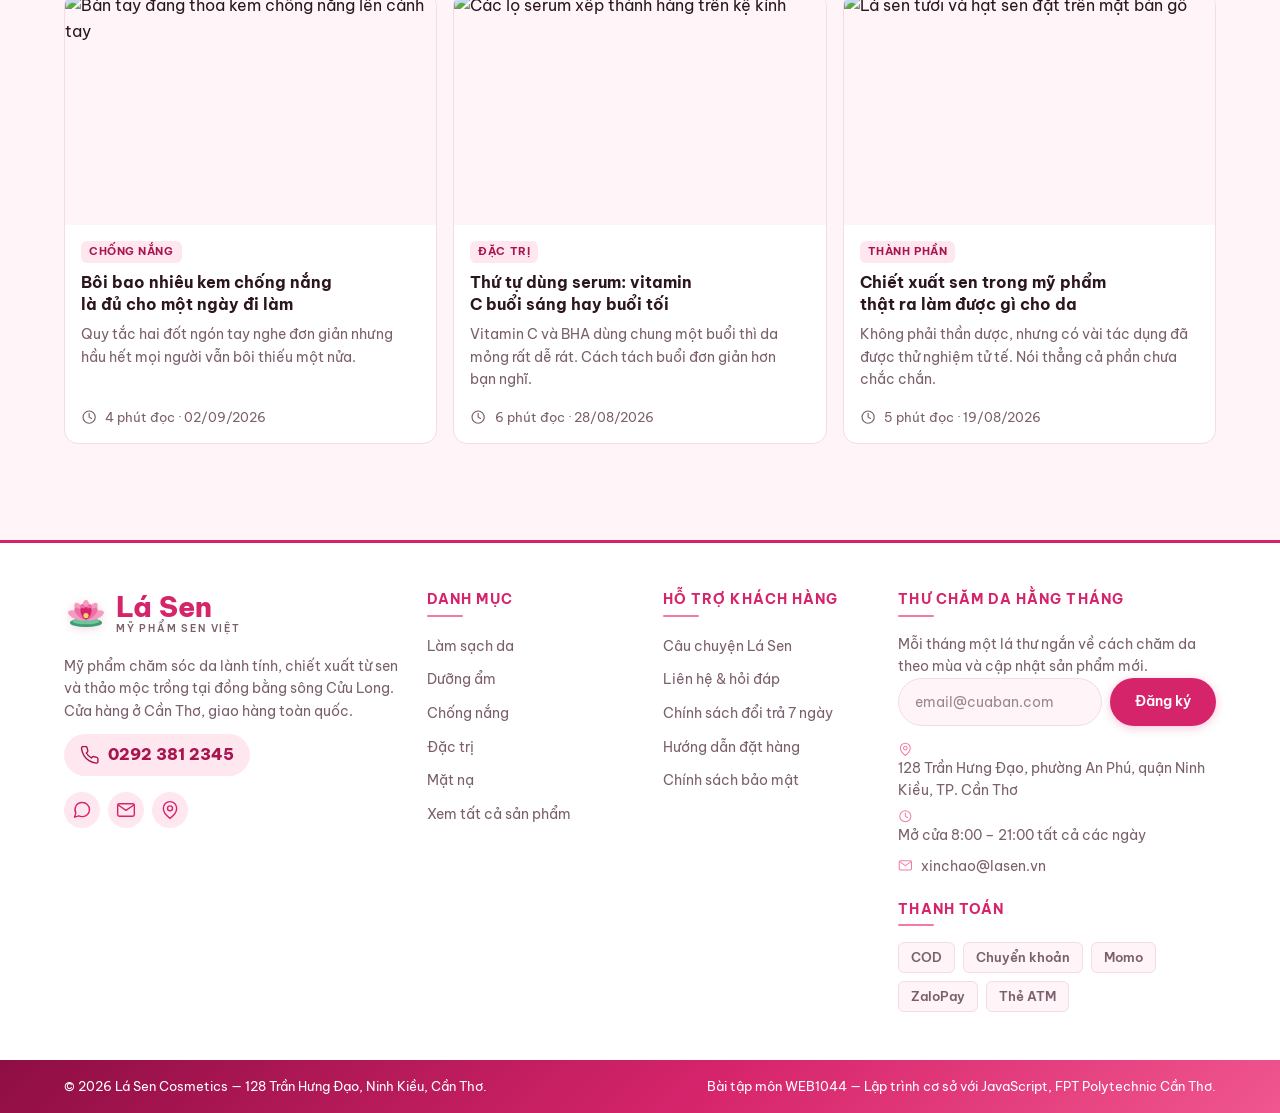
==== commit 771412c3: "Update storefront authentication and repeating flash sale countdown" ====
--- a/index.html
+++ b/index.html
@@ -103,7 +103,7 @@
           </span>
         </a>
 
-        <a class="header__act" href="profile.html">
+        <a class="header__act" href="login.html" data-account-link>
           <span class="header__act-ico">
             <svg class="icon" aria-hidden="true">
               <use href="#i-user"></use>
@@ -111,7 +111,7 @@
           </span>
           <span class="header__act-txt">
             <span class="header__act-lbl">Tài khoản</span>
-            <span class="header__act-val">Hồ sơ</span>
+            <span class="header__act-val" data-account-name>Đăng nhập</span>
           </span>
         </a>
 
@@ -315,18 +315,17 @@
 
           <div class="flash__clock">
             <span class="flash__clock-lbl" id="countdown-label">Kết thúc sau</span>
-            <div class="countdown" role="timer" aria-labelledby="countdown-label" data-countdown
-              data-countdown-end="2026-09-13T23:59:59">
+            <div class="countdown" role="timer" aria-labelledby="countdown-label" data-countdown>
               <span class="countdown__unit">
                 <span class="countdown__num" data-countdown-hours>05</span>
                 <span class="countdown__lbl">giờ</span>
               </span>
               <span class="countdown__unit">
-                <span class="countdown__num" data-countdown-minutes>42</span>
+                <span class="countdown__num" data-countdown-minutes>00</span>
                 <span class="countdown__lbl">phút</span>
               </span>
               <span class="countdown__unit">
-                <span class="countdown__num" data-countdown-seconds>18</span>
+                <span class="countdown__num" data-countdown-seconds>00</span>
                 <span class="countdown__lbl">giây</span>
               </span>
             </div>
--- a/css/components.css
+++ b/css/components.css
@@ -299,6 +299,12 @@
   font-size: var(--fs-xs);
   font-weight: 700;
   white-space: nowrap;
+}
+
+.header [data-account-name] {
+  max-width: 180px;
+  overflow: hidden;
+  text-overflow: ellipsis;
 }
 
 .header__phone {
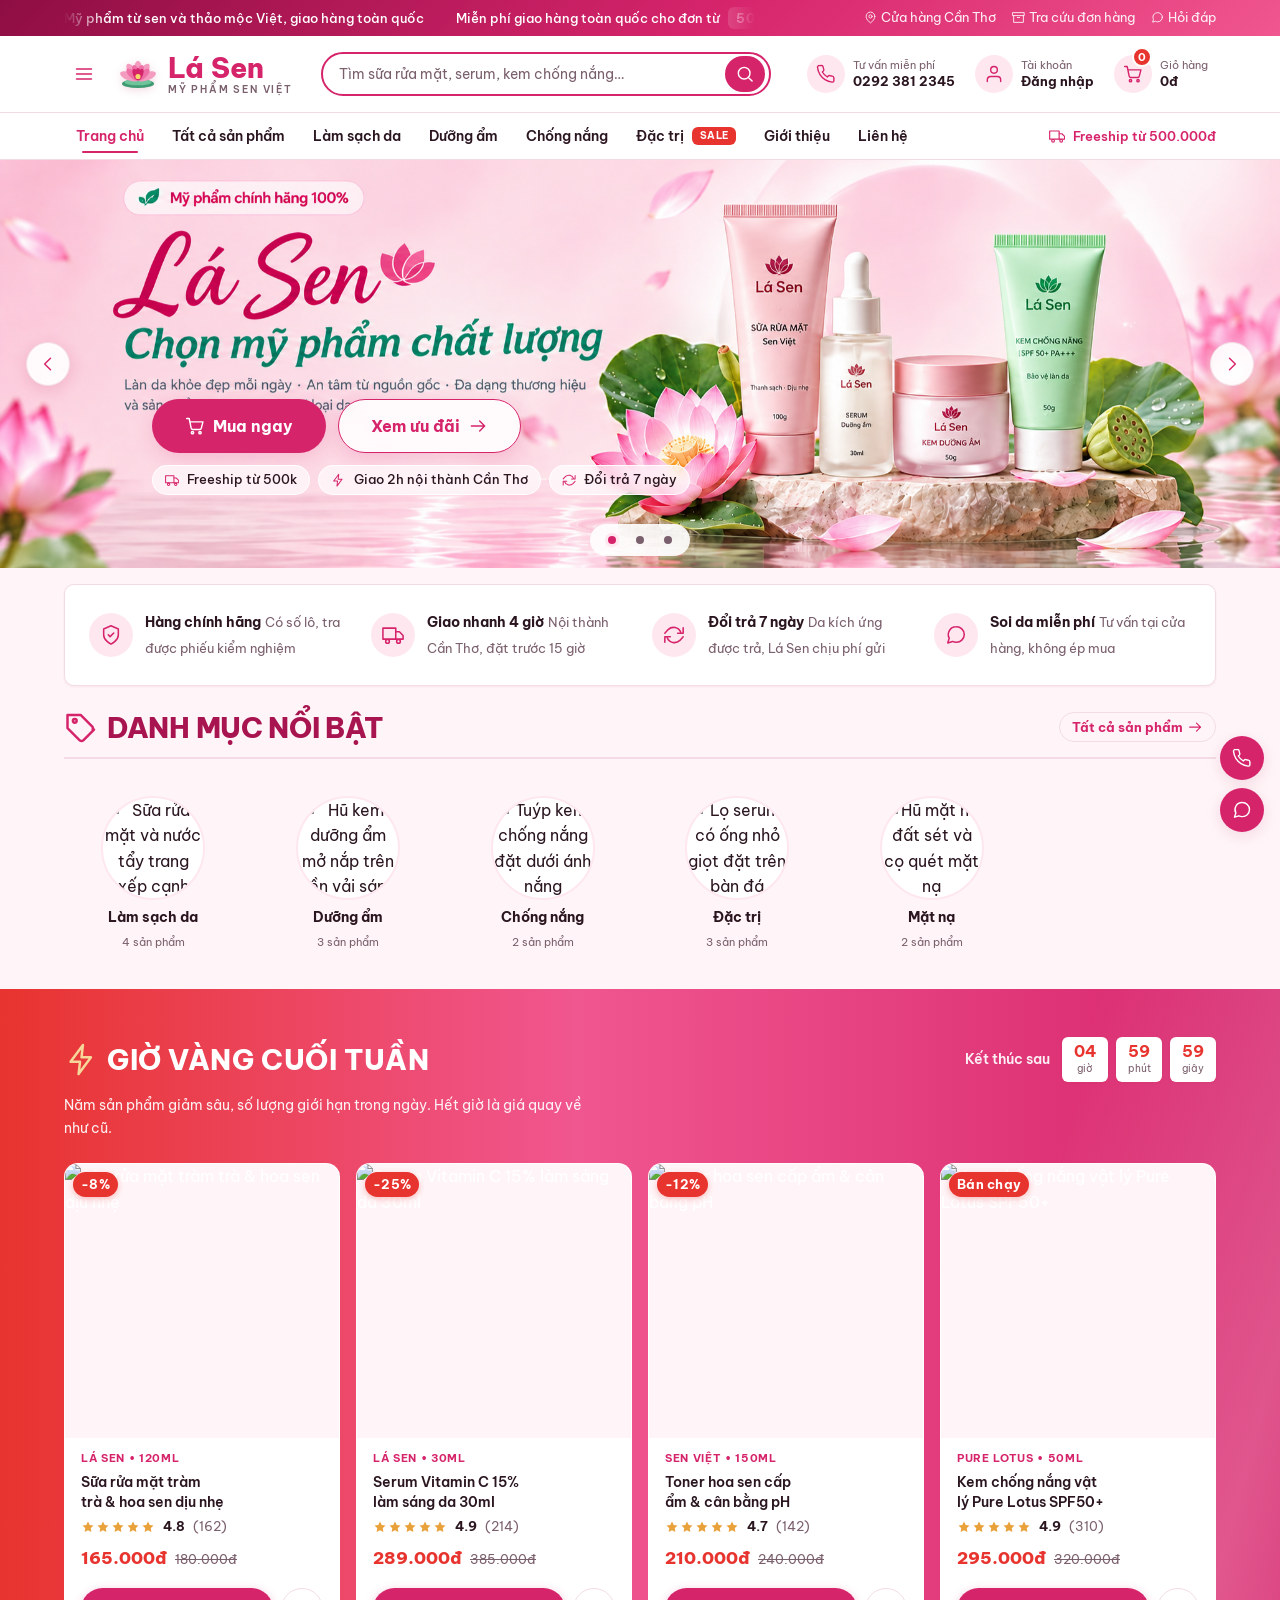
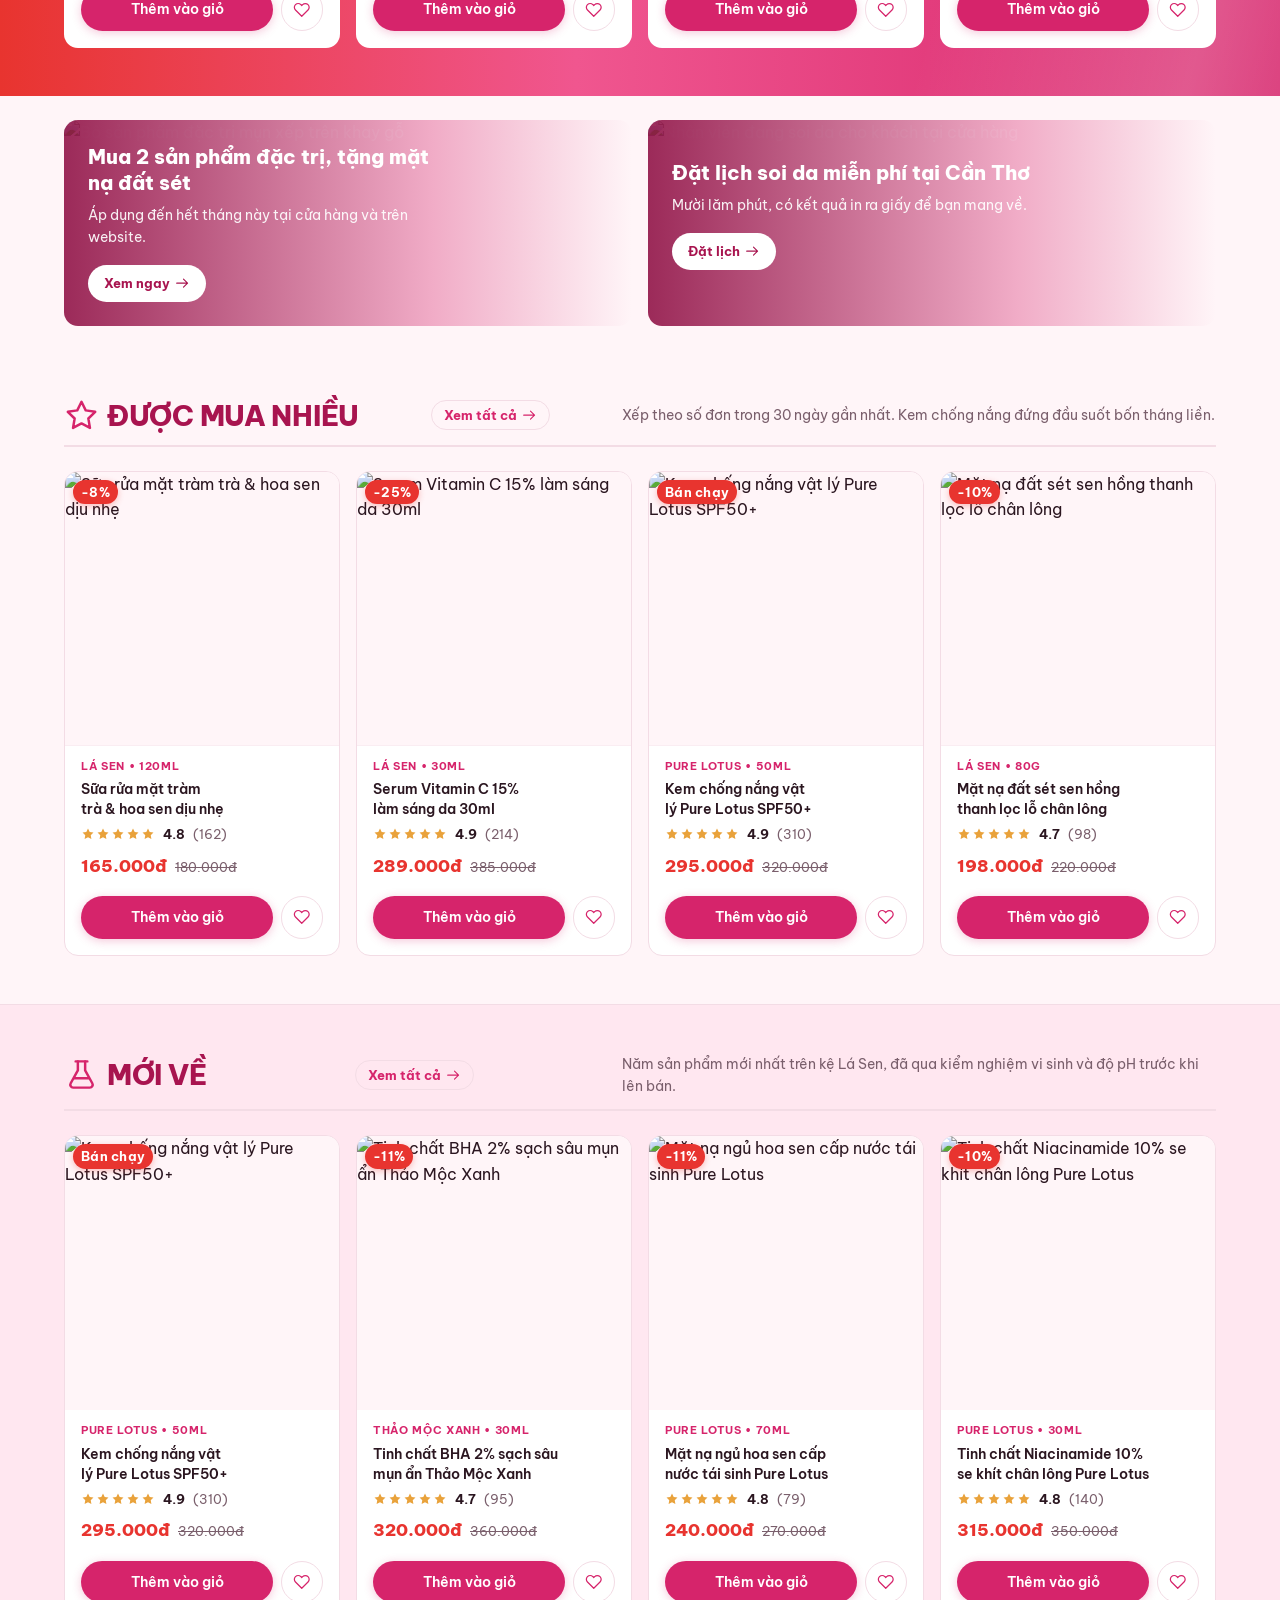
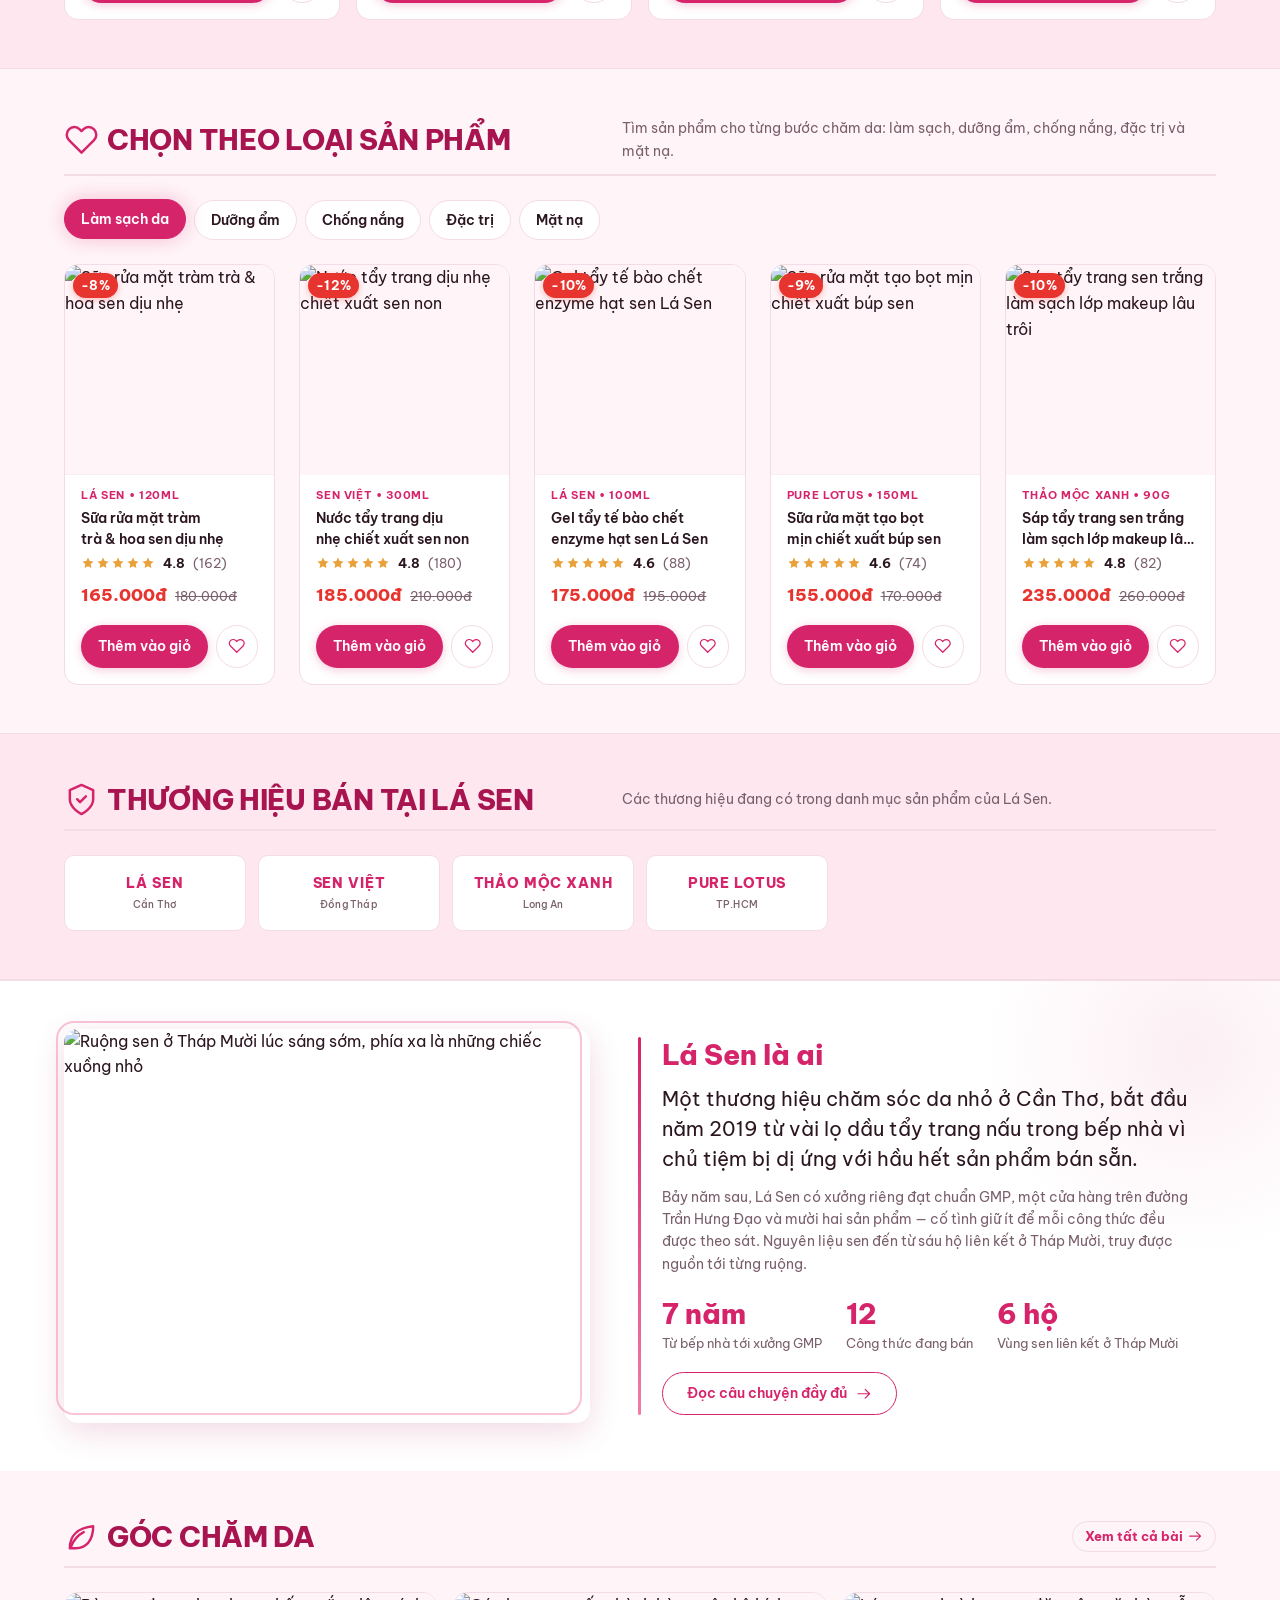
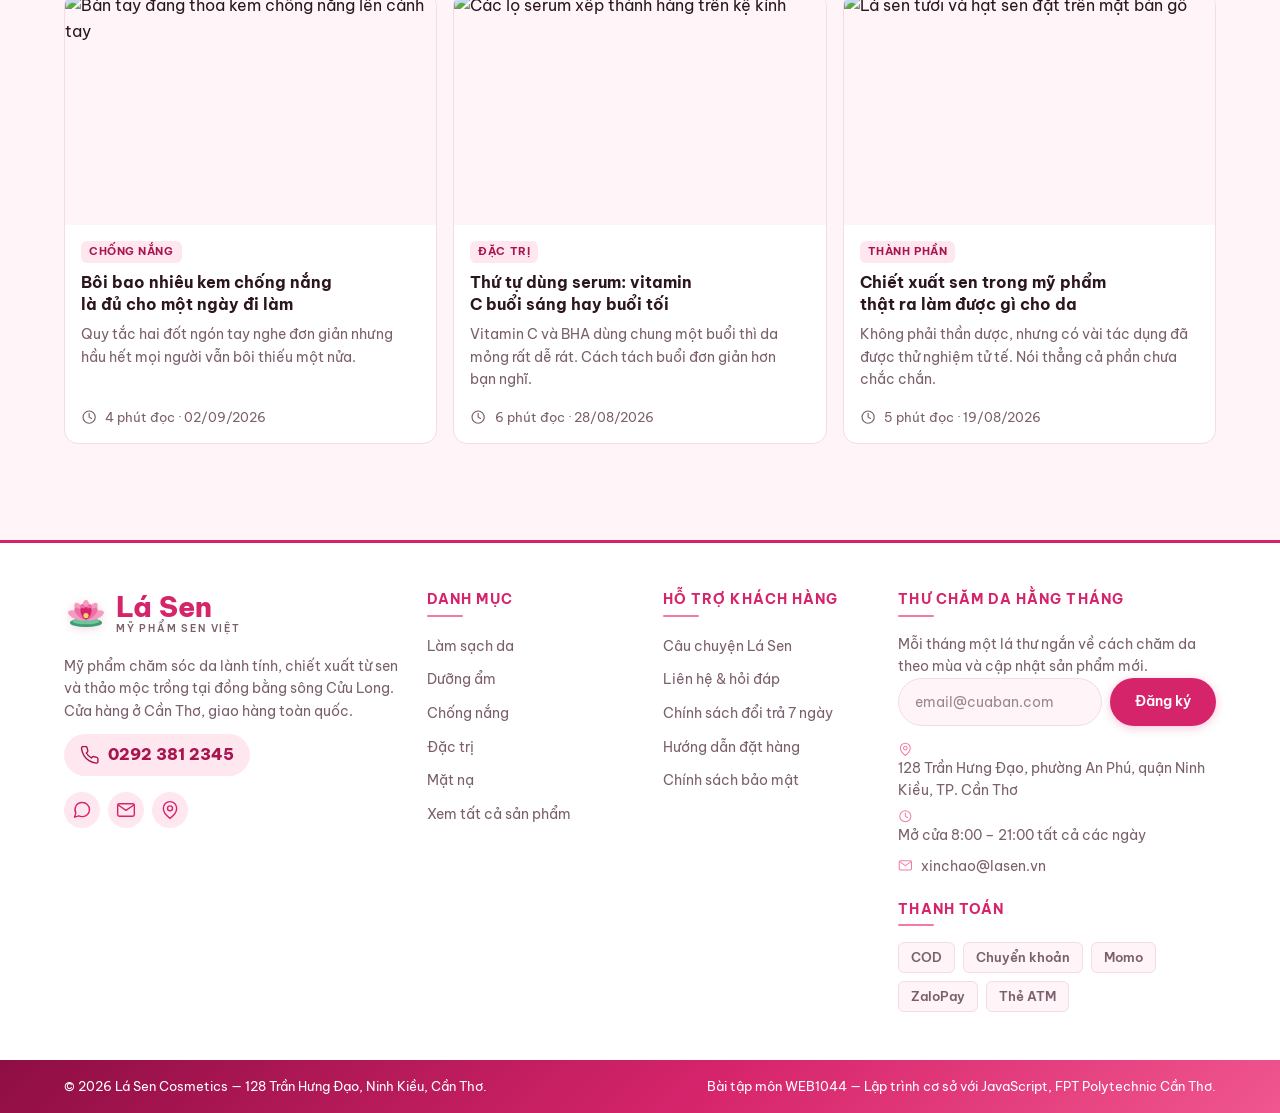
==== commit 457bbb57: "Add homepage banner carousel and buy-now checkout" ====
--- a/index.html
+++ b/index.html
@@ -163,36 +163,68 @@
     <h1 class="sr-only">Lá Sen — mỹ phẩm chăm sóc da từ sen và thảo mộc Việt Nam</h1>
 
     <!-- ----- 1. Banner ----- -->
-    <section class="hero-banner" aria-label="Ưu đãi và giới thiệu nổi bật">
-      <img class="hero-banner__img" src="assets/img/banners/banner.png"
-        alt="Lá Sen — Dưỡng da dịu lành từ sen Việt. Sữa rửa mặt, Serum, Kem dưỡng, Chống nắng — mỹ phẩm chính hãng 100%">
-
-      <!-- Overlay nút bấm + cam kết góc dưới trái -->
-      <div class="hero-banner__overlay">
-        <div class="hero-banner__actions">
-          <a class="btn btn--primary btn--lg" href="products.html">
-            <svg class="icon" aria-hidden="true"><use href="#i-cart"></use></svg>
-            Mua ngay
-          </a>
-          <a class="btn btn--outline btn--lg" href="#flash-sale">
-            Xem ưu đãi
-            <svg class="icon" aria-hidden="true"><use href="#i-arrow-right"></use></svg>
-          </a>
-        </div>
-        <ul class="hero-banner__perks">
-          <li class="hero-banner__perk">
-            <svg class="icon" aria-hidden="true"><use href="#i-truck"></use></svg>
-            Freeship từ 500k
-          </li>
-          <li class="hero-banner__perk">
-            <svg class="icon" aria-hidden="true"><use href="#i-bolt"></use></svg>
-            Giao 2h nội thành Cần Thơ
-          </li>
-          <li class="hero-banner__perk">
-            <svg class="icon" aria-hidden="true"><use href="#i-refresh"></use></svg>
-            Đổi trả 7 ngày
-          </li>
-        </ul>
+    <section class="hero-banner" aria-label="Ưu đãi và giới thiệu nổi bật" aria-roledescription="trình chiếu" data-banner>
+      <div class="hero-banner__slides" id="hero-banner-slides" aria-live="off">
+        <div class="hero-banner__slide is-active" role="group" aria-roledescription="ảnh" aria-label="1 / 3"
+          aria-hidden="false" data-banner-slide>
+          <img class="hero-banner__img" src="assets/img/banners/banner.png" width="2056" height="656" fetchpriority="high"
+            alt="Lá Sen — Dưỡng da dịu lành từ sen Việt. Sữa rửa mặt, Serum, Kem dưỡng, Chống nắng — mỹ phẩm chính hãng 100%">
+
+          <!-- Overlay nút bấm + cam kết chỉ hiển thị trên banner đầu tiên -->
+          <div class="hero-banner__overlay">
+            <div class="hero-banner__actions">
+              <a class="btn btn--primary btn--lg" href="products.html">
+                <svg class="icon" aria-hidden="true"><use href="#i-cart"></use></svg>
+                Mua ngay
+              </a>
+              <a class="btn btn--outline btn--lg" href="#flash-sale">
+                Xem ưu đãi
+                <svg class="icon" aria-hidden="true"><use href="#i-arrow-right"></use></svg>
+              </a>
+            </div>
+            <ul class="hero-banner__perks">
+              <li class="hero-banner__perk">
+                <svg class="icon" aria-hidden="true"><use href="#i-truck"></use></svg>
+                Freeship từ 500k
+              </li>
+              <li class="hero-banner__perk">
+                <svg class="icon" aria-hidden="true"><use href="#i-bolt"></use></svg>
+                Giao 2h nội thành Cần Thơ
+              </li>
+              <li class="hero-banner__perk">
+                <svg class="icon" aria-hidden="true"><use href="#i-refresh"></use></svg>
+                Đổi trả 7 ngày
+              </li>
+            </ul>
+          </div>
+        </div>
+        <div class="hero-banner__slide hero-banner__slide--green" role="group" aria-roledescription="ảnh" aria-label="2 / 3"
+          aria-hidden="true" inert data-banner-slide>
+          <img class="hero-banner__img" src="assets/img/banners/banner2.jpg" width="800" height="333"
+            alt="Bộ sản phẩm chăm sóc da trà xanh Innisfree">
+        </div>
+        <div class="hero-banner__slide hero-banner__slide--blue" role="group" aria-roledescription="ảnh" aria-label="3 / 3"
+          aria-hidden="true" inert data-banner-slide>
+          <img class="hero-banner__img" src="assets/img/banners/banner3.jpg" width="1400" height="525"
+            alt="Giải cứu làn da ngày hè — ưu đãi sản phẩm chăm sóc và chống nắng lên đến 30%">
+        </div>
+      </div>
+
+      <button class="hero-banner__arrow hero-banner__arrow--prev" type="button" aria-label="Banner trước"
+        aria-controls="hero-banner-slides" data-banner-prev>
+        <svg class="icon" aria-hidden="true"><use href="#i-chevron-left"></use></svg>
+      </button>
+      <button class="hero-banner__arrow hero-banner__arrow--next" type="button" aria-label="Banner tiếp theo"
+        aria-controls="hero-banner-slides" data-banner-next>
+        <svg class="icon" aria-hidden="true"><use href="#i-chevron-right"></use></svg>
+      </button>
+      <div class="hero-banner__controls" role="group" aria-label="Điều khiển banner">
+        <button class="hero-banner__dot is-active" type="button" aria-label="Xem banner 1 / 3"
+          aria-controls="hero-banner-slides" aria-pressed="true" data-banner-dot="0"></button>
+        <button class="hero-banner__dot" type="button" aria-label="Xem banner 2 / 3"
+          aria-controls="hero-banner-slides" aria-pressed="false" data-banner-dot="1"></button>
+        <button class="hero-banner__dot" type="button" aria-label="Xem banner 3 / 3"
+          aria-controls="hero-banner-slides" aria-pressed="false" data-banner-dot="2"></button>
       </div>
     </section>
 
--- a/css/pages/home.css
+++ b/css/pages/home.css
@@ -21,11 +21,105 @@
   line-height: 0;
 }
 
+.hero-banner__slides {
+  position: relative;
+  /* Giữ tỉ lệ ảnh banner.png; ảnh khác tỉ lệ sẽ cắt phần dư. */
+  aspect-ratio: 2056 / 656;
+}
+
+.hero-banner__slide {
+  position: absolute;
+  inset: 0;
+  background-color: var(--c-primary-tint);
+  opacity: 0;
+  visibility: hidden;
+  pointer-events: none;
+  transition: opacity 0.45s ease, visibility 0.45s;
+}
+
+.hero-banner__slide.is-active {
+  opacity: 1;
+  visibility: visible;
+  pointer-events: auto;
+}
+
+.hero-banner__slide--green {
+  background-color: #edf4df;
+}
+
+.hero-banner__slide--blue {
+  background-color: #cceaf2;
+}
+
 .hero-banner__img {
   width: 100%;
-  height: auto;
+  height: 100%;
   display: block;
   object-fit: cover;
+}
+
+.hero-banner__arrow {
+  position: absolute;
+  top: 50%;
+  z-index: 3;
+  display: grid;
+  place-items: center;
+  width: 44px;
+  height: 44px;
+  border: 1px solid var(--c-line);
+  border-radius: 50%;
+  background-color: rgba(255, 255, 255, 0.9);
+  color: var(--c-primary);
+  box-shadow: var(--shadow-md);
+  transform: translateY(-50%);
+  transition: background-color 0.2s ease, color 0.2s ease;
+}
+
+.hero-banner__arrow:hover {
+  background-color: var(--c-primary);
+  color: #fff;
+}
+
+.hero-banner__arrow--prev {
+  left: clamp(8px, 2vw, 32px);
+}
+
+.hero-banner__arrow--next {
+  right: clamp(8px, 2vw, 32px);
+}
+
+.hero-banner__controls {
+  position: absolute;
+  bottom: 12px;
+  left: 50%;
+  z-index: 3;
+  display: flex;
+  align-items: center;
+  padding: 0 8px;
+  border-radius: var(--radius-pill);
+  background-color: rgba(255, 255, 255, 0.9);
+  transform: translateX(-50%);
+  line-height: 1.5;
+}
+
+.hero-banner__dot {
+  display: grid;
+  place-items: center;
+  width: 28px;
+  height: 32px;
+}
+
+.hero-banner__dot::before {
+  content: '';
+  width: 8px;
+  height: 8px;
+  border-radius: 50%;
+  background-color: var(--c-ink-muted);
+}
+
+.hero-banner__dot.is-active::before {
+  background-color: var(--c-primary);
+  box-shadow: 0 0 0 3px var(--c-primary-tint);
 }
 
 /* Overlay: nút bấm + cam kết, đặt ngay dưới phần chữ trên banner */
@@ -100,19 +194,34 @@
 
 /* Responsive: mobile nhỏ thì thu gọn */
 @media (max-width: 575px) {
+  .hero-banner__arrow {
+    top: calc((100% - 32px) / 2);
+    width: 32px;
+    height: 32px;
+  }
+
+  .hero-banner__controls {
+    position: static;
+    justify-content: center;
+    border-radius: 0;
+    transform: none;
+  }
+
   .hero-banner__overlay {
-    padding: var(--sp-2) var(--sp-3);
-    gap: var(--sp-2);
+    left: 44px;
+    right: 44px;
+    bottom: 10%;
+    padding: 0;
   }
 
   .hero-banner__actions .btn {
-    padding: var(--sp-2) var(--sp-4);
-    font-size: var(--fs-sm);
-  }
-
-  .hero-banner__perk {
+    min-height: 32px;
+    padding: var(--sp-1) var(--sp-2);
     font-size: 0.6875rem;
-    padding: 2px var(--sp-2);
+  }
+
+  .hero-banner__perks {
+    display: none;
   }
 }
 
@@ -597,4 +706,4 @@
     grid-template-columns: minmax(0, 1fr) minmax(0, 1.1fr);
     gap: var(--sp-12);
   }
-}+}
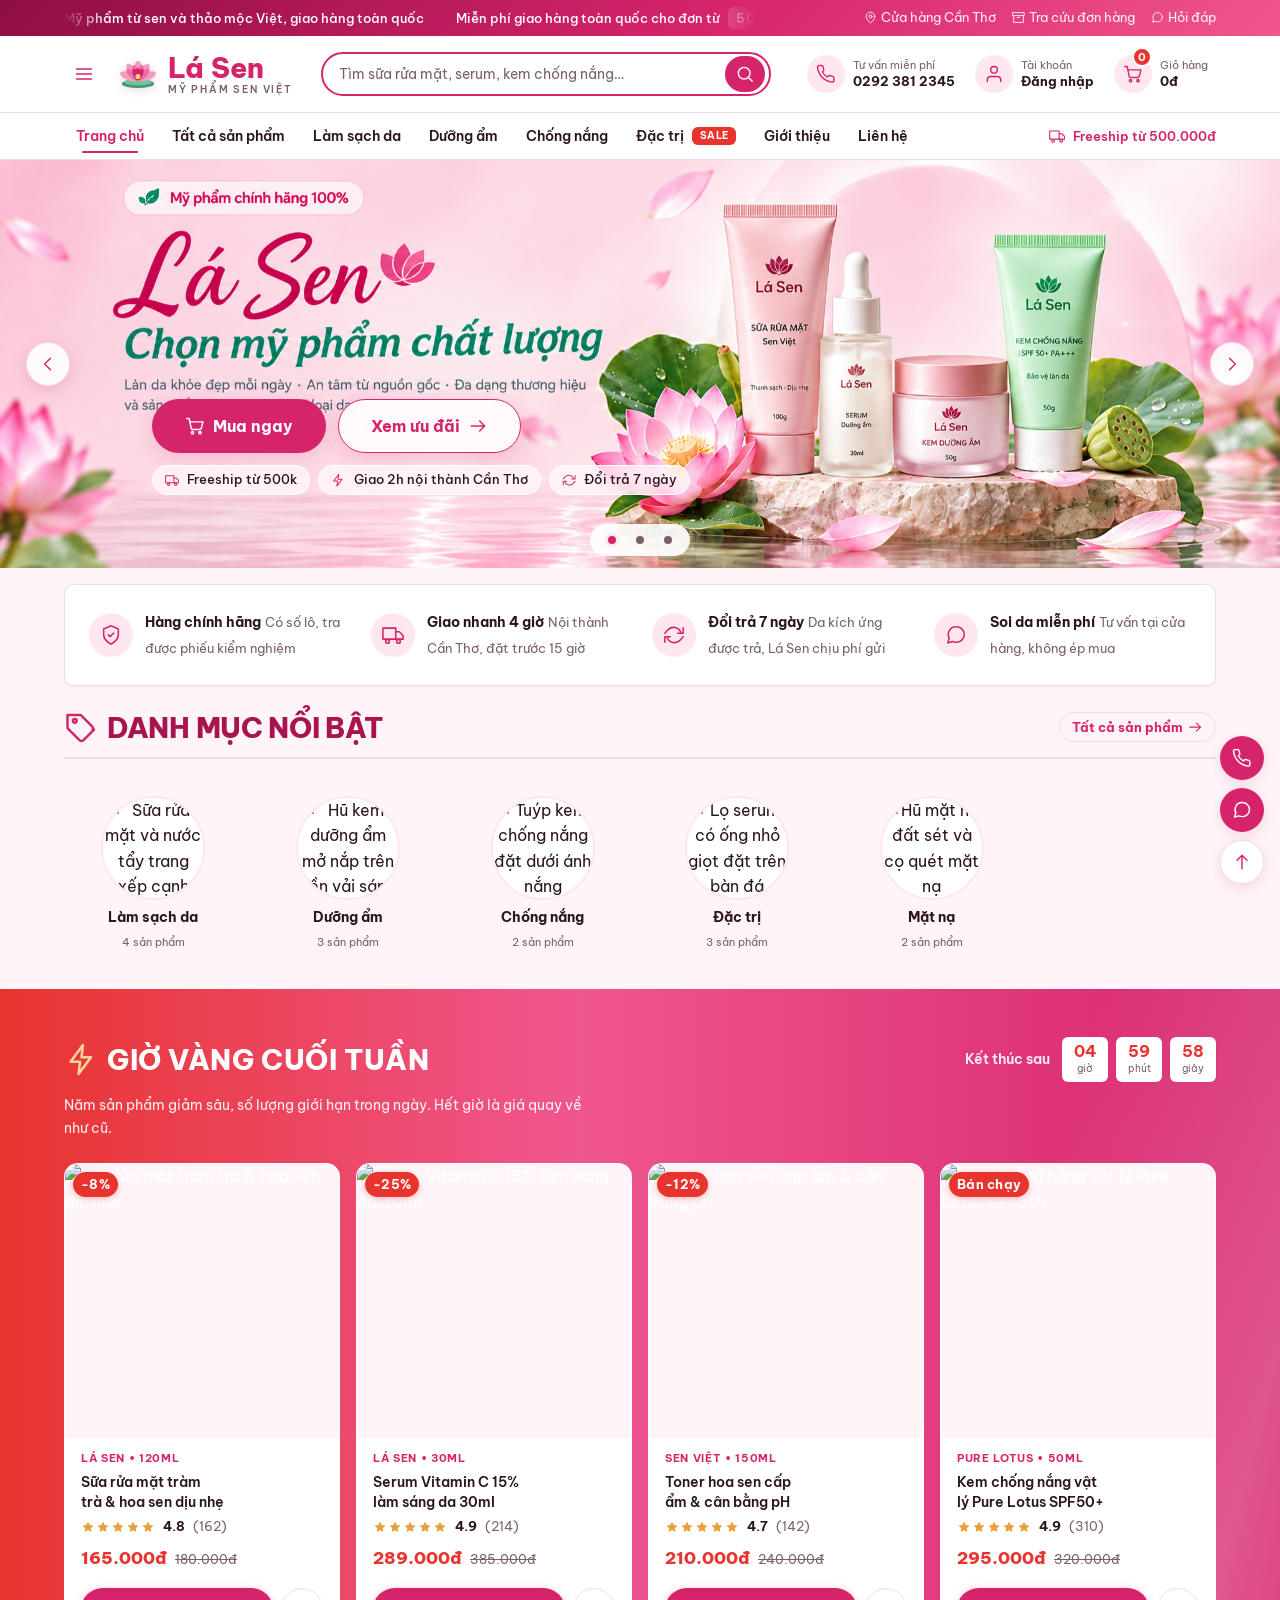
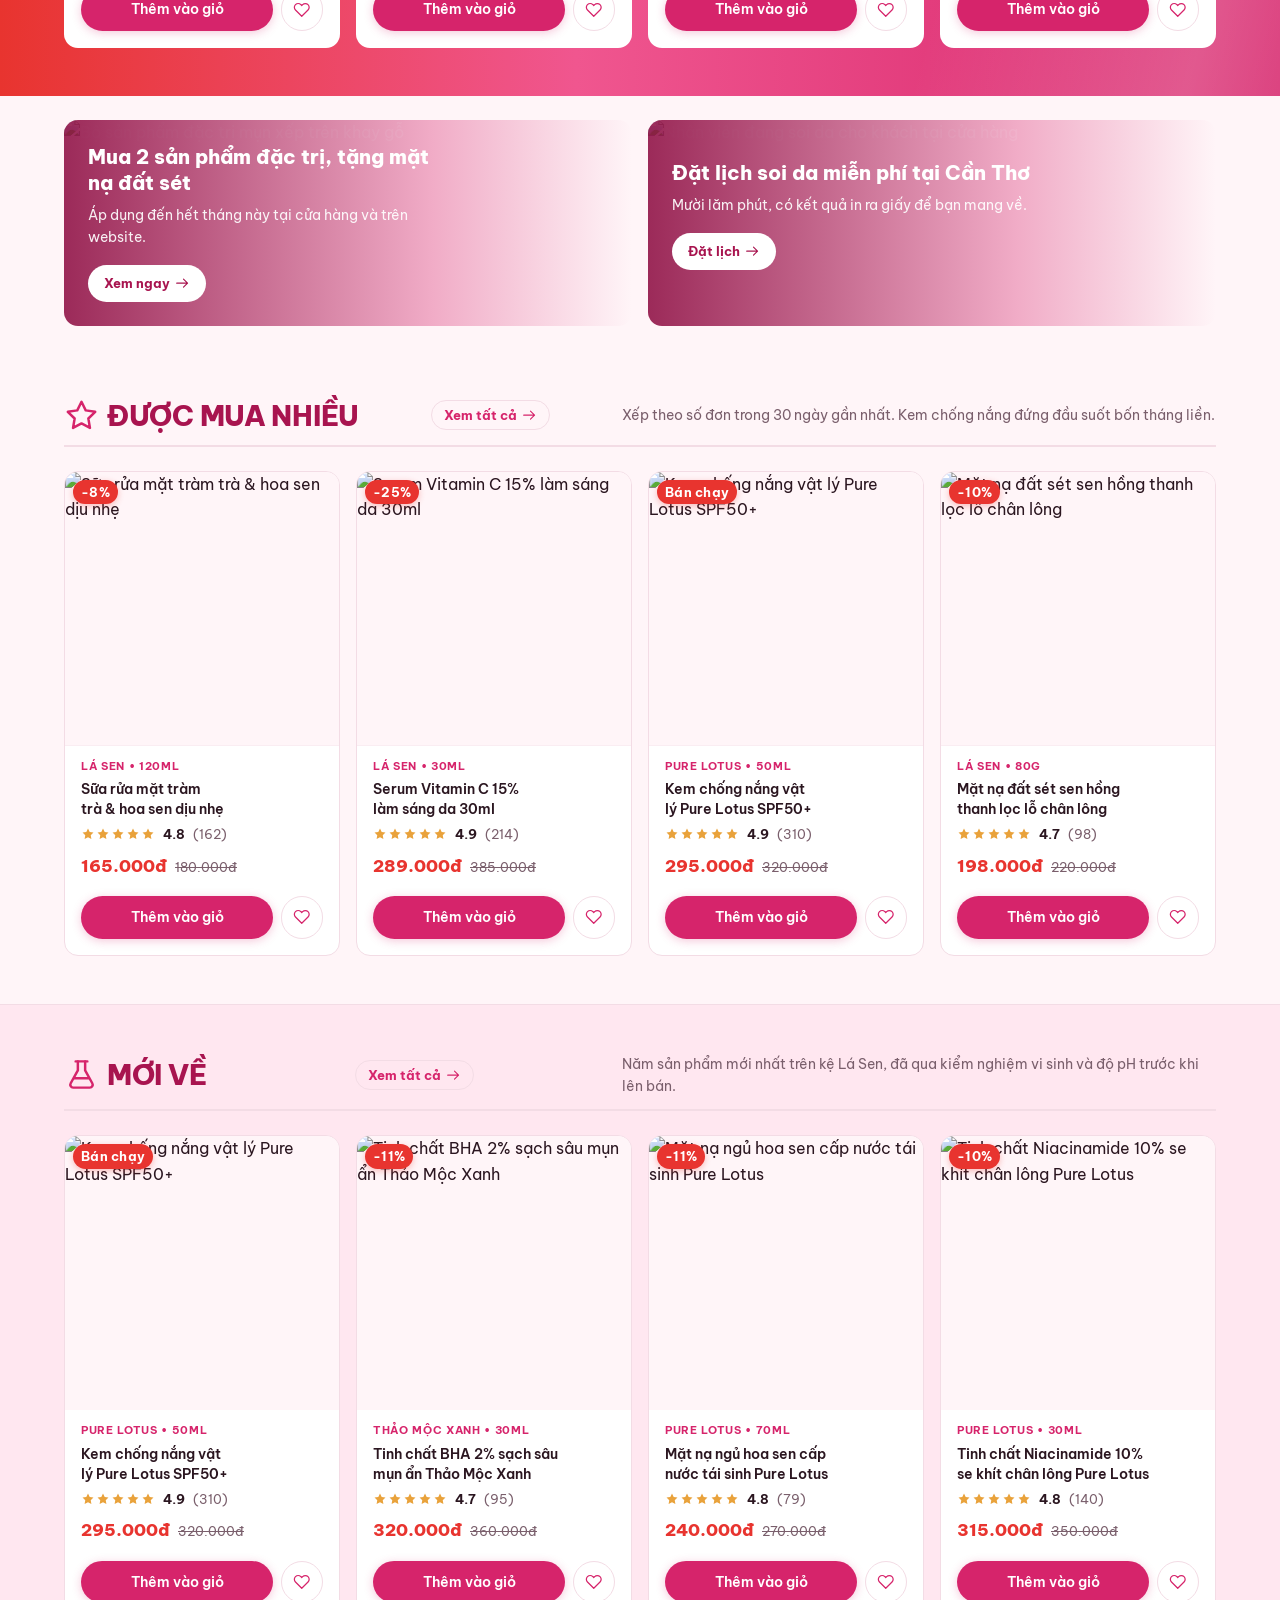
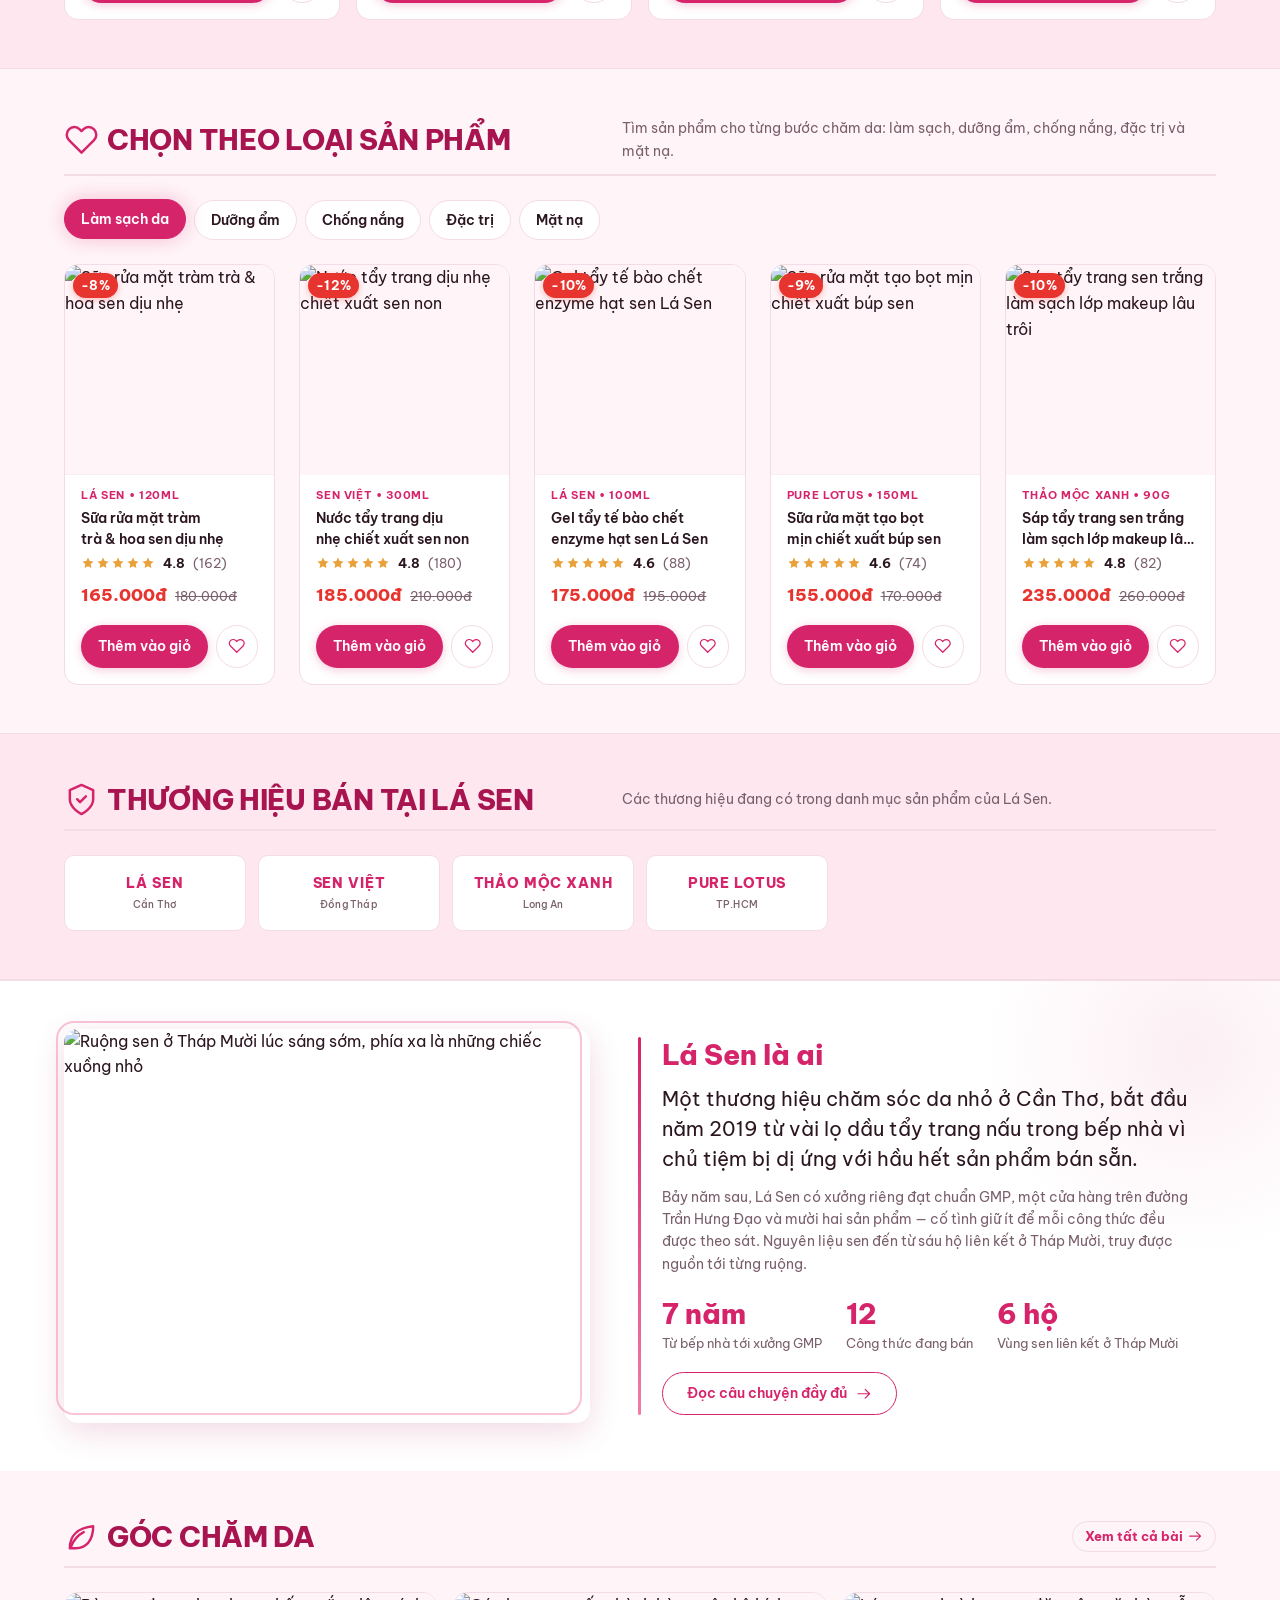
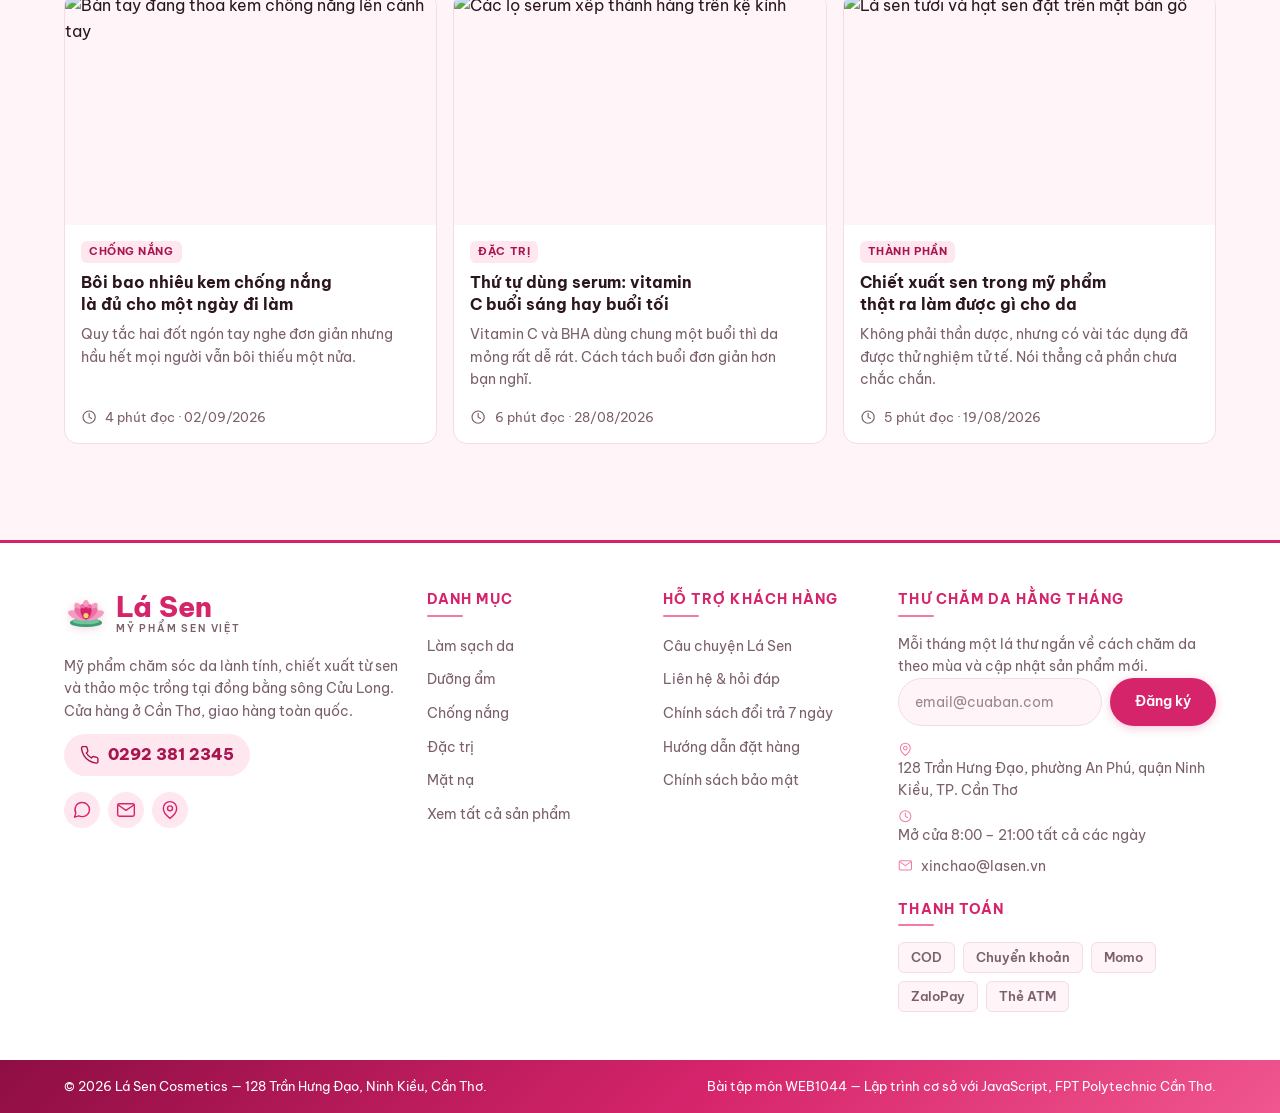
==== commit d0a13820: "Improve checkout success popup Co-authored-by: Copilot <223556219+Copilot@users.noreply.github.com>" ====
--- a/index.html
+++ b/index.html
@@ -1,666 +1,74 @@
 <!DOCTYPE html>
 <html lang="vi">
-
-<head>
-  <meta charset="UTF-8">
-  <meta name="viewport" content="width=device-width, initial-scale=1.0">
-  <title>Lá Sen — Mỹ phẩm chăm sóc da từ sen Việt</title>
-  <meta name="description"
-    content="Lá Sen bán mỹ phẩm chăm sóc da lành tính chiết xuất từ sen và thảo mộc Việt Nam. Cửa hàng tại Cần Thơ, giao hàng toàn quốc, đổi trả trong 7 ngày.">
-  <link rel="stylesheet" href="css/base.css">
-  <link rel="stylesheet" href="css/components.css">
-  <link rel="stylesheet" href="css/pages/home.css">
-</head>
-
-<body>
-
-  <!-- Kho icon SVG dùng chung được nạp tự động từ js/utils/icons.svg qua js/app.js -->
-
-  <a class="skip-link" href="#main">Bỏ qua tới nội dung chính</a>
-
-  <!-- ===== THANH KHUYẾN MÃI ===== -->
-  <div class="topbar">
-    <div class="container topbar__inner">
-      <p class="topbar__promo">
-        <span class="topbar__track">
-          <span class="topbar__message">Mỹ phẩm từ sen và thảo mộc Việt, giao hàng toàn quốc</span>
-          <span class="topbar__message">Miễn phí giao hàng toàn quốc cho đơn từ <b>500.000đ</b></span>
-          <span class="topbar__message">Đổi trả trong <b>7 ngày</b>, kể cả khi lọ đã mở nắp</span>
-          <span class="topbar__message" aria-hidden="true">Mỹ phẩm từ sen và thảo mộc Việt, giao hàng toàn quốc</span>
-          <span class="topbar__message" aria-hidden="true">Miễn phí giao hàng toàn quốc cho đơn từ <b>500.000đ</b></span>
-          <span class="topbar__message" aria-hidden="true">Đổi trả trong <b>7 ngày</b>, kể cả khi lọ đã mở nắp</span>
-        </span>
-      </p>
-
-      <ul class="topbar__links">
-        <li><a class="topbar__link" href="contact.html">
-          <svg class="icon" aria-hidden="true"><use href="#i-pin"></use></svg>
-          Cửa hàng Cần Thơ
-        </a></li>
-        <li><a class="topbar__link" href="contact.html">
-          <svg class="icon" aria-hidden="true"><use href="#i-box"></use></svg>
-          Tra cứu đơn hàng
-        </a></li>
-        <li><a class="topbar__link" href="contact.html">
-          <svg class="icon" aria-hidden="true"><use href="#i-chat"></use></svg>
-          Hỏi đáp
-        </a></li>
-      </ul>
-    </div>
-  </div>
-
-  <!-- ===== HEADER ===== -->
-  <header class="header" data-header>
-    <div class="container header__inner">
-      <button class="header__toggle" type="button" aria-label="Mở menu danh mục" aria-expanded="false"
-        aria-controls="site-nav" data-nav-toggle>
-        <svg class="icon" aria-hidden="true">
-          <use href="#i-menu"></use>
-        </svg>
-      </button>
-
-      <a class="logo" href="index.html">
-        <svg class="logo__mark" aria-hidden="true">
-          <use href="#i-lotus"></use>
-        </svg>
-        <span class="logo__name">
-          <span class="logo__text">Lá Sen</span>
-          <span class="logo__sub">Mỹ phẩm sen Việt</span>
-        </span>
-      </a>
-
-      <form class="search" role="search" action="products.html" method="get" data-search-form>
-        <label class="sr-only" for="site-search">Tìm sản phẩm</label>
-        <div class="search__control">
-          <input class="search__input" type="search" id="site-search" name="q" autocomplete="off"
-            placeholder="Tìm sữa rửa mặt, serum, kem chống nắng…" data-search-input>
-          <button class="search__btn" type="submit" aria-label="Tìm kiếm">
-            <svg class="icon" aria-hidden="true">
-              <use href="#i-search"></use>
-            </svg>
-          </button>
-        </div>
-        <!-- JS đổ danh sách gợi ý vào đây -->
-        <div class="search__suggest" data-search-suggest></div>
-      </form>
-
-      <div class="header__actions">
-        <button class="header__search-toggle" type="button" aria-label="Mở ô tìm kiếm" data-search-toggle>
-          <svg class="icon" aria-hidden="true">
-            <use href="#i-search"></use>
-          </svg>
-        </button>
-
-        <a class="header__act header__phone" href="tel:02923812345">
-          <span class="header__act-ico">
-            <svg class="icon" aria-hidden="true">
-              <use href="#i-phone"></use>
-            </svg>
+  <head>
+    <meta charset="UTF-8" />
+    <meta name="viewport" content="width=device-width, initial-scale=1.0" />
+    <title>Lá Sen — Mỹ phẩm chăm sóc da từ sen Việt</title>
+    <meta
+      name="description"
+      content="Lá Sen bán mỹ phẩm chăm sóc da lành tính chiết xuất từ sen và thảo mộc Việt Nam. Cửa hàng tại Cần Thơ, giao hàng toàn quốc, đổi trả trong 7 ngày."
+    />
+    <link rel="stylesheet" href="css/base.css" />
+    <link rel="stylesheet" href="css/components.css" />
+    <link rel="stylesheet" href="css/pages/home.css" />
+  </head>
+
+  <body>
+    <a class="skip-link" href="#main">Bỏ qua tới nội dung chính</a>
+
+    <div class="topbar">
+      <div class="container topbar__inner">
+        <p class="topbar__promo">
+          <span class="topbar__track">
+            <span class="topbar__message">Mỹ phẩm từ sen và thảo mộc Việt, giao hàng toàn quốc</span>
+            <span class="topbar__message">Miễn phí giao hàng toàn quốc cho đơn từ <b>500.000đ</b></span>
+            <span class="topbar__message">Đổi trả trong <b>7 ngày</b>, kể cả khi lọ đã mở nắp</span>
+            <span class="topbar__message" aria-hidden="true">Mỹ phẩm từ sen và thảo mộc Việt, giao hàng toàn quốc</span>
+            <span class="topbar__message" aria-hidden="true"
+              >Miễn phí giao hàng toàn quốc cho đơn từ <b>500.000đ</b></span
+            >
+            <span class="topbar__message" aria-hidden="true">Đổi trả trong <b>7 ngày</b>, kể cả khi lọ đã mở nắp</span>
           </span>
-          <span class="header__act-txt">
-            <span class="header__act-lbl">Tư vấn miễn phí</span>
-            <span class="header__act-val">0292 381 2345</span>
-          </span>
-        </a>
-
-        <a class="header__act" href="login.html" data-account-link>
-          <span class="header__act-ico">
-            <svg class="icon" aria-hidden="true">
-              <use href="#i-user"></use>
-            </svg>
-          </span>
-          <span class="header__act-txt">
-            <span class="header__act-lbl">Tài khoản</span>
-            <span class="header__act-val" data-account-name>Đăng nhập</span>
-          </span>
-        </a>
-
-        <a class="header__act cart-btn" href="cart.html" aria-label="Giỏ hàng của bạn">
-          <span class="header__act-ico">
-            <svg class="icon" aria-hidden="true">
-              <use href="#i-cart"></use>
-            </svg>
-          </span>
-          <span class="cart-btn__count" data-cart-count>0</span>
-          <span class="header__act-txt">
-            <span class="header__act-lbl">Giỏ hàng</span>
-            <span class="header__act-val" data-cart-total>0đ</span>
-          </span>
-        </a>
-      </div>
-    </div>
-
-    <nav class="catnav" id="site-nav" aria-label="Danh mục sản phẩm" data-nav>
-      <div class="container catnav__inner">
-        <ul class="catnav__list">
-          <li class="catnav__item"><a class="catnav__link is-active" aria-current="page" href="index.html" data-nav-key="home">Trang chủ</a></li>
-          <li class="catnav__item"><a class="catnav__link" href="products.html" data-nav-key="products">Tất cả sản
-              phẩm</a></li>
-          <li class="catnav__item"><a class="catnav__link" href="products.html?cat=lam-sach">Làm sạch da</a></li>
-          <li class="catnav__item"><a class="catnav__link" href="products.html?cat=duong-am">Dưỡng ẩm</a></li>
-          <li class="catnav__item"><a class="catnav__link" href="products.html?cat=chong-nang">Chống nắng</a></li>
-          <li class="catnav__item"><a class="catnav__link" href="products.html?cat=dac-tri">Đặc trị
-              <span class="catnav__tag">Sale</span></a></li>
-          <li class="catnav__item"><a class="catnav__link" href="about.html" data-nav-key="about">Giới thiệu</a></li>
-          <li class="catnav__item"><a class="catnav__link" href="contact.html" data-nav-key="contact">Liên hệ</a></li>
-        </ul>
-
-        <p class="catnav__note">
-          <svg class="icon" aria-hidden="true">
-            <use href="#i-truck"></use>
-          </svg>
-          Freeship từ 500.000đ
         </p>
-      </div>
-    </nav>
-  </header>
-
-  <!-- ===== NỘI DUNG ===== -->
-  <main id="main">
-
-    <!-- Tiêu đề cấp 1 của trang chủ: trình đọc màn hình đọc được, không hiện
-       trên màn hình vì vai trò dẫn dắt thị giác đã do banner đảm nhiệm. -->
-    <h1 class="sr-only">Lá Sen — mỹ phẩm chăm sóc da từ sen và thảo mộc Việt Nam</h1>
-
-    <!-- ----- 1. Banner ----- -->
-    <section class="hero-banner" aria-label="Ưu đãi và giới thiệu nổi bật" aria-roledescription="trình chiếu" data-banner>
-      <div class="hero-banner__slides" id="hero-banner-slides" aria-live="off">
-        <div class="hero-banner__slide is-active" role="group" aria-roledescription="ảnh" aria-label="1 / 3"
-          aria-hidden="false" data-banner-slide>
-          <img class="hero-banner__img" src="assets/img/banners/banner.png" width="2056" height="656" fetchpriority="high"
-            alt="Lá Sen — Dưỡng da dịu lành từ sen Việt. Sữa rửa mặt, Serum, Kem dưỡng, Chống nắng — mỹ phẩm chính hãng 100%">
-
-          <!-- Overlay nút bấm + cam kết chỉ hiển thị trên banner đầu tiên -->
-          <div class="hero-banner__overlay">
-            <div class="hero-banner__actions">
-              <a class="btn btn--primary btn--lg" href="products.html">
-                <svg class="icon" aria-hidden="true"><use href="#i-cart"></use></svg>
-                Mua ngay
-              </a>
-              <a class="btn btn--outline btn--lg" href="#flash-sale">
-                Xem ưu đãi
-                <svg class="icon" aria-hidden="true"><use href="#i-arrow-right"></use></svg>
-              </a>
-            </div>
-            <ul class="hero-banner__perks">
-              <li class="hero-banner__perk">
-                <svg class="icon" aria-hidden="true"><use href="#i-truck"></use></svg>
-                Freeship từ 500k
-              </li>
-              <li class="hero-banner__perk">
-                <svg class="icon" aria-hidden="true"><use href="#i-bolt"></use></svg>
-                Giao 2h nội thành Cần Thơ
-              </li>
-              <li class="hero-banner__perk">
-                <svg class="icon" aria-hidden="true"><use href="#i-refresh"></use></svg>
-                Đổi trả 7 ngày
-              </li>
-            </ul>
-          </div>
-        </div>
-        <div class="hero-banner__slide hero-banner__slide--green" role="group" aria-roledescription="ảnh" aria-label="2 / 3"
-          aria-hidden="true" inert data-banner-slide>
-          <img class="hero-banner__img" src="assets/img/banners/banner2.jpg" width="800" height="333"
-            alt="Bộ sản phẩm chăm sóc da trà xanh Innisfree">
-        </div>
-        <div class="hero-banner__slide hero-banner__slide--blue" role="group" aria-roledescription="ảnh" aria-label="3 / 3"
-          aria-hidden="true" inert data-banner-slide>
-          <img class="hero-banner__img" src="assets/img/banners/banner3.jpg" width="1400" height="525"
-            alt="Giải cứu làn da ngày hè — ưu đãi sản phẩm chăm sóc và chống nắng lên đến 30%">
-        </div>
-      </div>
-
-      <button class="hero-banner__arrow hero-banner__arrow--prev" type="button" aria-label="Banner trước"
-        aria-controls="hero-banner-slides" data-banner-prev>
-        <svg class="icon" aria-hidden="true"><use href="#i-chevron-left"></use></svg>
-      </button>
-      <button class="hero-banner__arrow hero-banner__arrow--next" type="button" aria-label="Banner tiếp theo"
-        aria-controls="hero-banner-slides" data-banner-next>
-        <svg class="icon" aria-hidden="true"><use href="#i-chevron-right"></use></svg>
-      </button>
-      <div class="hero-banner__controls" role="group" aria-label="Điều khiển banner">
-        <button class="hero-banner__dot is-active" type="button" aria-label="Xem banner 1 / 3"
-          aria-controls="hero-banner-slides" aria-pressed="true" data-banner-dot="0"></button>
-        <button class="hero-banner__dot" type="button" aria-label="Xem banner 2 / 3"
-          aria-controls="hero-banner-slides" aria-pressed="false" data-banner-dot="1"></button>
-        <button class="hero-banner__dot" type="button" aria-label="Xem banner 3 / 3"
-          aria-controls="hero-banner-slides" aria-pressed="false" data-banner-dot="2"></button>
-      </div>
-    </section>
-
-    <!-- ----- 2. Cam kết dịch vụ ----- -->
-    <section class="policy-row" aria-labelledby="policy-title">
-      <div class="container">
-        <h2 class="sr-only" id="policy-title">Cam kết của Lá Sen</h2>
-        <ul class="policy">
-          <li class="policy__item">
-            <span class="policy__icon">
-              <svg class="icon" aria-hidden="true">
-                <use href="#i-shield"></use>
-              </svg>
-            </span>
-            <span>
-              <span class="policy__title">Hàng chính hãng</span>
-              <span class="policy__text">Có số lô, tra được phiếu kiểm nghiệm</span>
-            </span>
+
+        <ul class="topbar__links">
+          <li>
+            <a class="topbar__link" href="contact.html">
+              <svg class="icon" aria-hidden="true"><use href="#i-pin"></use></svg>
+              Cửa hàng Cần Thơ
+            </a>
           </li>
-          <li class="policy__item">
-            <span class="policy__icon">
-              <svg class="icon" aria-hidden="true">
-                <use href="#i-truck"></use>
-              </svg>
-            </span>
-            <span>
-              <span class="policy__title">Giao nhanh 4 giờ</span>
-              <span class="policy__text">Nội thành Cần Thơ, đặt trước 15 giờ</span>
-            </span>
+          <li>
+            <a class="topbar__link" href="contact.html">
+              <svg class="icon" aria-hidden="true"><use href="#i-box"></use></svg>
+              Tra cứu đơn hàng
+            </a>
           </li>
-          <li class="policy__item">
-            <span class="policy__icon">
-              <svg class="icon" aria-hidden="true">
-                <use href="#i-refresh"></use>
-              </svg>
-            </span>
-            <span>
-              <span class="policy__title">Đổi trả 7 ngày</span>
-              <span class="policy__text">Da kích ứng được trả, Lá Sen chịu phí gửi</span>
-            </span>
-          </li>
-          <li class="policy__item">
-            <span class="policy__icon">
-              <svg class="icon" aria-hidden="true">
-                <use href="#i-chat"></use>
-              </svg>
-            </span>
-            <span>
-              <span class="policy__title">Soi da miễn phí</span>
-              <span class="policy__text">Tư vấn tại cửa hàng, không ép mua</span>
-            </span>
+          <li>
+            <a class="topbar__link" href="contact.html">
+              <svg class="icon" aria-hidden="true"><use href="#i-chat"></use></svg>
+              Hỏi đáp
+            </a>
           </li>
         </ul>
       </div>
-    </section>
-
-    <!-- ----- 4. Danh mục nổi bật ----- -->
-    <section class="section section--tight" aria-labelledby="cat-title">
-      <div class="container">
-        <div class="section-title">
-          <h2 class="section-title__text" id="cat-title">
-            <svg class="icon" aria-hidden="true">
-              <use href="#i-tag"></use>
-            </svg>
-            Danh mục nổi bật
-          </h2>
-          <a class="section-title__link" href="products.html">
-            Tất cả sản phẩm
-            <svg class="icon" aria-hidden="true">
-              <use href="#i-arrow-right"></use>
-            </svg>
-          </a>
-        </div>
-
-        <div class="cats">
-          <a class="cat" href="products.html?cat=lam-sach">
-            <img class="cat__media" src="https://images.unsplash.com/photo-1601049541289-9b1b7bbbfe19?w=800&q=80"
-              alt="Sữa rửa mặt và nước tẩy trang xếp cạnh nhau">
-            <span class="cat__name">Làm sạch da</span>
-            <span class="cat__count">4 sản phẩm</span>
-          </a>
-          <a class="cat" href="products.html?cat=duong-am">
-            <img class="cat__media" src="https://images.unsplash.com/photo-1608248543803-ba4f8c70ae0b?w=800&q=80"
-              alt="Hũ kem dưỡng ẩm mở nắp trên nền vải sáng">
-            <span class="cat__name">Dưỡng ẩm</span>
-            <span class="cat__count">3 sản phẩm</span>
-          </a>
-          <a class="cat" href="products.html?cat=chong-nang">
-            <img class="cat__media" src="https://images.unsplash.com/photo-1599305090598-fe179d501227?w=800&q=80"
-              alt="Tuýp kem chống nắng đặt dưới ánh nắng">
-            <span class="cat__name">Chống nắng</span>
-            <span class="cat__count">2 sản phẩm</span>
-          </a>
-          <a class="cat" href="products.html?cat=dac-tri">
-            <img class="cat__media" src="https://images.unsplash.com/photo-1596462502278-27bfdc403348?w=800&q=80"
-              alt="Lọ serum có ống nhỏ giọt đặt trên bàn đá">
-            <span class="cat__name">Đặc trị</span>
-            <span class="cat__count">3 sản phẩm</span>
-          </a>
-          <a class="cat" href="products.html?cat=mat-na">
-            <img class="cat__media" src="https://images.unsplash.com/photo-1599305090598-fe179d501227?w=800&q=80"
-              alt="Hũ mặt nạ đất sét và cọ quét mặt nạ">
-            <span class="cat__name">Mặt nạ</span>
-            <span class="cat__count">2 sản phẩm</span>
-          </a>
-        </div>
-      </div>
-    </section>
-
-    <!-- ----- 5. Flash Sale ----- -->
-    <section class="section flash" id="flash-sale" aria-labelledby="flash-title">
-      <div class="container">
-        <div class="flash__head">
-          <h2 class="flash__title" id="flash-title">
-            <svg class="icon" aria-hidden="true">
-              <use href="#i-bolt"></use>
-            </svg>
-            Giờ vàng cuối tuần
-          </h2>
-
-          <div class="flash__clock">
-            <span class="flash__clock-lbl" id="countdown-label">Kết thúc sau</span>
-            <div class="countdown" role="timer" aria-labelledby="countdown-label" data-countdown>
-              <span class="countdown__unit">
-                <span class="countdown__num" data-countdown-hours>05</span>
-                <span class="countdown__lbl">giờ</span>
-              </span>
-              <span class="countdown__unit">
-                <span class="countdown__num" data-countdown-minutes>00</span>
-                <span class="countdown__lbl">phút</span>
-              </span>
-              <span class="countdown__unit">
-                <span class="countdown__num" data-countdown-seconds>00</span>
-                <span class="countdown__lbl">giây</span>
-              </span>
-            </div>
-          </div>
-
-          <p class="flash__desc">Năm sản phẩm giảm sâu, số lượng giới hạn trong ngày. Hết giờ là giá quay về như cũ.</p>
-        </div>
-
-        <div class="rail" data-list="flash">
-          
-          
-          
-          
-          
-        </div>
-      </div>
-    </section>
-
-    <!-- ----- 6. Banner khuyến mãi ----- -->
-    <section class="section section--tight" aria-label="Chương trình khuyến mãi">
-      <div class="container promo-duo">
-        <a class="promo" href="products.html?cat=dac-tri">
-          <img class="promo__img" src="https://images.unsplash.com/photo-1608248543803-ba4f8c70ae0b?w=800&q=80"
-            alt="Bộ sản phẩm đặc trị mụn xếp trên khay gỗ">
-          <span class="promo__body">
-            <span class="promo__title">Mua 2 sản phẩm đặc trị, tặng mặt nạ đất sét</span>
-            <span class="promo__text">Áp dụng đến hết tháng này tại cửa hàng và trên website.</span>
-            <span class="promo__cta">
-              Xem ngay
-              <svg class="icon" aria-hidden="true">
-                <use href="#i-arrow-right"></use>
-              </svg>
-            </span>
-          </span>
-        </a>
-
-        <a class="promo" href="contact.html">
-          <img class="promo__img" src="https://images.unsplash.com/photo-1629198688000-71f23e745b6e?w=800&q=80"
-            alt="Nhân viên đang soi da cho khách tại cửa hàng">
-          <span class="promo__body">
-            <span class="promo__title">Đặt lịch soi da miễn phí tại Cần Thơ</span>
-            <span class="promo__text">Mười lăm phút, có kết quả in ra giấy để bạn mang về.</span>
-            <span class="promo__cta">
-              Đặt lịch
-              <svg class="icon" aria-hidden="true">
-                <use href="#i-arrow-right"></use>
-              </svg>
-            </span>
-          </span>
-        </a>
-      </div>
-    </section>
-
-    <!-- ----- 7. Được mua nhiều ----- -->
-    <section class="section" aria-labelledby="hot-title">
-      <div class="container">
-        <div class="section-title">
-          <h2 class="section-title__text" id="hot-title">
-            <svg class="icon" aria-hidden="true">
-              <use href="#i-star"></use>
-            </svg>
-            Được mua nhiều
-          </h2>
-          <a class="section-title__link" href="products.html">
-            Xem tất cả
-            <svg class="icon" aria-hidden="true">
-              <use href="#i-arrow-right"></use>
-            </svg>
-          </a>
-          <p class="section-title__sub">Xếp theo số đơn trong 30 ngày gần nhất. Kem chống nắng đứng đầu suốt bốn tháng
-            liền.</p>
-        </div>
-
-        <div class="rail" data-list="hot">
-          
-          
-          
-          
-          
-        </div>
-      </div>
-    </section>
-
-    <!-- ----- 8. Mới về ----- -->
-    <section class="section section--alt" aria-labelledby="new-title">
-      <div class="container">
-        <div class="section-title">
-          <h2 class="section-title__text" id="new-title">
-            <svg class="icon" aria-hidden="true">
-              <use href="#i-flask"></use>
-            </svg>
-            Mới về
-          </h2>
-          <a class="section-title__link" href="products.html">
-            Xem tất cả
-            <svg class="icon" aria-hidden="true">
-              <use href="#i-arrow-right"></use>
-            </svg>
-          </a>
-          <p class="section-title__sub">Năm sản phẩm mới nhất trên kệ Lá Sen, đã qua kiểm nghiệm vi sinh và độ pH trước
-            khi lên bán.</p>
-        </div>
-
-        <div class="rail" data-list="new">
-          
-          
-          
-          
-          
-        </div>
-      </div>
-    </section>
-
-    <!-- ----- 9. Chọn theo loại sản phẩm ----- -->
-    <section class="section" aria-labelledby="category-recommendations-title">
-      <div class="container">
-        <div class="section-title">
-          <h2 class="section-title__text" id="category-recommendations-title">
-            <svg class="icon" aria-hidden="true">
-              <use href="#i-heart"></use>
-            </svg>
-            Chọn theo loại sản phẩm
-          </h2>
-          <p class="section-title__sub">Tìm sản phẩm cho từng bước chăm da: làm sạch, dưỡng ẩm, chống nắng, đặc trị và mặt nạ.</p>
-        </div>
-
-        <div class="chip-row category-filter" role="group" aria-label="Lọc sản phẩm theo loại sản phẩm" data-category-filter>
-          <button class="chip is-active" type="button" aria-pressed="true" data-category="lam-sach">Làm sạch da</button>
-          <button class="chip" type="button" aria-pressed="false" data-category="duong-am">Dưỡng ẩm</button>
-          <button class="chip" type="button" aria-pressed="false" data-category="chong-nang">Chống nắng</button>
-          <button class="chip" type="button" aria-pressed="false" data-category="dac-tri">Đặc trị</button>
-          <button class="chip" type="button" aria-pressed="false" data-category="mat-na">Mặt nạ</button>
-        </div>
-
-        <div class="grid grid--5" data-list="category-recommendations">
-          
-          
-          
-          
-          
-        </div>
-      </div>
-    </section>
-
-    <!-- ----- 10. Thương hiệu ----- -->
-    <section class="section section--alt" aria-labelledby="brand-title">
-      <div class="container">
-        <div class="section-title">
-          <h2 class="section-title__text" id="brand-title">
-            <svg class="icon" aria-hidden="true">
-              <use href="#i-shield"></use>
-            </svg>
-            Thương hiệu bán tại Lá Sen
-          </h2>
-          <p class="section-title__sub">Các thương hiệu đang có trong danh mục sản phẩm của Lá Sen.</p>
-        </div>
-
-        <div class="brands">
-          <div class="brand">
-            <span class="brand__name">Lá Sen<span class="brand__sub">Cần Thơ</span></span>
-          </div>
-          <div class="brand">
-            <span class="brand__name">Sen Việt<span class="brand__sub">Đồng Tháp</span></span>
-          </div>
-          <div class="brand">
-            <span class="brand__name">Thảo Mộc Xanh<span class="brand__sub">Long An</span></span>
-          </div>
-          <div class="brand">
-            <span class="brand__name">Pure Lotus<span class="brand__sub">TP.HCM</span></span>
-          </div>
-        </div>
-      </div>
-    </section>
-
-    <!-- ----- 11. Giới thiệu ngắn ----- -->
-    <section class="section intro" aria-labelledby="intro-title">
-      <div class="container intro__inner">
-        <figure class="intro__figure">
-          <img class="intro__img" src="https://images.unsplash.com/photo-1556228578-0d85b1a4d571?w=800&q=80"
-            alt="Ruộng sen ở Tháp Mười lúc sáng sớm, phía xa là những chiếc xuồng nhỏ">
-        </figure>
-
-        <div class="intro__body">
-          <h2 class="intro__title" id="intro-title">Lá Sen là ai</h2>
-          <p class="intro__lead">Một thương hiệu chăm sóc da nhỏ ở Cần Thơ, bắt đầu năm 2019 từ vài lọ dầu tẩy trang nấu
-            trong bếp nhà vì chủ tiệm bị dị ứng với hầu hết sản phẩm bán sẵn.</p>
-          <p class="intro__text">Bảy năm sau, Lá Sen có xưởng riêng đạt chuẩn GMP, một cửa hàng trên đường Trần Hưng Đạo
-            và mười hai sản phẩm — cố tình giữ ít để mỗi công thức đều được theo sát. Nguyên liệu sen đến từ sáu hộ liên
-            kết ở Tháp Mười, truy được nguồn tới từng ruộng.</p>
-
-          <dl class="intro__stats">
-            <div class="intro__stat">
-              <b>7 năm</b>
-              <span>Từ bếp nhà tới xưởng GMP</span>
-            </div>
-            <div class="intro__stat">
-              <b>12</b>
-              <span>Công thức đang bán</span>
-            </div>
-            <div class="intro__stat">
-              <b>6 hộ</b>
-              <span>Vùng sen liên kết ở Tháp Mười</span>
-            </div>
-          </dl>
-
-          <a class="btn btn--outline" href="about.html">
-            Đọc câu chuyện đầy đủ
-            <svg class="icon" aria-hidden="true">
-              <use href="#i-arrow-right"></use>
-            </svg>
-          </a>
-        </div>
-      </div>
-    </section>
-
-    <!-- ----- 12. Bài viết chăm da ----- -->
-    <section class="section" aria-labelledby="post-title">
-      <div class="container">
-        <div class="section-title">
-          <h2 class="section-title__text" id="post-title">
-            <svg class="icon" aria-hidden="true">
-              <use href="#i-leaf"></use>
-            </svg>
-            Góc chăm da
-          </h2>
-          <a class="section-title__link" href="about.html">
-            Xem tất cả bài
-            <svg class="icon" aria-hidden="true">
-              <use href="#i-arrow-right"></use>
-            </svg>
-          </a>
-        </div>
-
-        <div class="posts">
-          <article class="post-card">
-            <a class="post-card__media" href="about.html" tabindex="-1">
-              <img class="post-card__img" src="https://images.unsplash.com/photo-1571781926291-c477ebfd024b?w=800&q=80"
-                alt="Bàn tay đang thoa kem chống nắng lên cánh tay">
-            </a>
-            <div class="post-card__body">
-              <span class="post-card__tag">Chống nắng</span>
-              <h3 class="post-card__title"><a href="about.html">Bôi bao nhiêu kem chống nắng là đủ cho một ngày đi
-                  làm</a></h3>
-              <p class="post-card__excerpt">Quy tắc hai đốt ngón tay nghe đơn giản nhưng hầu hết mọi người vẫn bôi thiếu
-                một nửa.</p>
-              <p class="post-card__meta">
-                <svg class="icon" aria-hidden="true">
-                  <use href="#i-clock"></use>
-                </svg>
-                4 phút đọc · 02/09/2026
-              </p>
-            </div>
-          </article>
-
-          <article class="post-card">
-            <a class="post-card__media" href="about.html" tabindex="-1">
-              <img class="post-card__img" src="https://images.unsplash.com/photo-1596462502278-27bfdc403348?w=800&q=80"
-                alt="Các lọ serum xếp thành hàng trên kệ kính">
-            </a>
-            <div class="post-card__body">
-              <span class="post-card__tag">Đặc trị</span>
-              <h3 class="post-card__title"><a href="about.html">Thứ tự dùng serum: vitamin C buổi sáng hay buổi tối</a>
-              </h3>
-              <p class="post-card__excerpt">Vitamin C và BHA dùng chung một buổi thì da mỏng rất dễ rát. Cách tách buổi
-                đơn giản hơn bạn nghĩ.</p>
-              <p class="post-card__meta">
-                <svg class="icon" aria-hidden="true">
-                  <use href="#i-clock"></use>
-                </svg>
-                6 phút đọc · 28/08/2026
-              </p>
-            </div>
-          </article>
-
-          <article class="post-card">
-            <a class="post-card__media" href="about.html" tabindex="-1">
-              <img class="post-card__img" src="https://images.unsplash.com/photo-1608248543803-ba4f8c70ae0b?w=800&q=80"
-                alt="Lá sen tươi và hạt sen đặt trên mặt bàn gỗ">
-            </a>
-            <div class="post-card__body">
-              <span class="post-card__tag">Thành phần</span>
-              <h3 class="post-card__title"><a href="about.html">Chiết xuất sen trong mỹ phẩm thật ra làm được gì cho
-                  da</a></h3>
-              <p class="post-card__excerpt">Không phải thần dược, nhưng có vài tác dụng đã được thử nghiệm tử tế. Nói
-                thẳng cả phần chưa chắc chắn.</p>
-              <p class="post-card__meta">
-                <svg class="icon" aria-hidden="true">
-                  <use href="#i-clock"></use>
-                </svg>
-                5 phút đọc · 19/08/2026
-              </p>
-            </div>
-          </article>
-        </div>
-      </div>
-    </section>
-
-  </main>
-
-  <!-- ===== FOOTER ===== -->
-  <footer class="footer">
-    <div class="container footer__inner">
-      <div class="footer__col">
+    </div>
+
+    <header class="header" data-header>
+      <div class="container header__inner">
+        <button
+          class="header__toggle"
+          type="button"
+          aria-label="Mở menu danh mục"
+          aria-expanded="false"
+          aria-controls="site-nav"
+          data-nav-toggle
+        >
+          <svg class="icon" aria-hidden="true">
+            <use href="#i-menu"></use>
+          </svg>
+        </button>
+
         <a class="logo" href="index.html">
           <svg class="logo__mark" aria-hidden="true">
             <use href="#i-lotus"></use>
@@ -670,136 +78,841 @@
             <span class="logo__sub">Mỹ phẩm sen Việt</span>
           </span>
         </a>
-        <p class="footer__desc">Mỹ phẩm chăm sóc da lành tính, chiết xuất từ sen và thảo mộc trồng tại đồng bằng sông
-          Cửu Long. Cửa hàng ở Cần Thơ, giao hàng toàn quốc.</p>
-
-        <a class="footer__hotline" href="tel:02923812345">
-          <svg class="icon" aria-hidden="true">
-            <use href="#i-phone"></use>
-          </svg>
-          0292 381 2345
-        </a>
-
-        <ul class="footer__social">
-          <li><a href="contact.html" aria-label="Nhắn tin cho Lá Sen">
+
+        <form class="search" role="search" action="products.html" method="get" data-search-form>
+          <label class="sr-only" for="site-search">Tìm sản phẩm</label>
+          <div class="search__control">
+            <input
+              class="search__input"
+              type="search"
+              id="site-search"
+              name="q"
+              autocomplete="off"
+              placeholder="Tìm sữa rửa mặt, serum, kem chống nắng…"
+              data-search-input
+            />
+            <button class="search__btn" type="submit" aria-label="Tìm kiếm">
+              <svg class="icon" aria-hidden="true">
+                <use href="#i-search"></use>
+              </svg>
+            </button>
+          </div>
+          <div class="search__suggest" data-search-suggest></div>
+        </form>
+
+        <div class="header__actions">
+          <button class="header__search-toggle" type="button" aria-label="Mở ô tìm kiếm" data-search-toggle>
             <svg class="icon" aria-hidden="true">
-              <use href="#i-chat"></use>
+              <use href="#i-search"></use>
             </svg>
-          </a></li>
-          <li><a href="mailto:xinchao@lasen.vn" aria-label="Gửi email cho Lá Sen">
+          </button>
+
+          <a class="header__act header__phone" href="tel:02923812345">
+            <span class="header__act-ico">
+              <svg class="icon" aria-hidden="true">
+                <use href="#i-phone"></use>
+              </svg>
+            </span>
+            <span class="header__act-txt">
+              <span class="header__act-lbl">Tư vấn miễn phí</span>
+              <span class="header__act-val">0292 381 2345</span>
+            </span>
+          </a>
+
+          <a class="header__act" href="login.html" data-account-link>
+            <span class="header__act-ico">
+              <svg class="icon" aria-hidden="true">
+                <use href="#i-user"></use>
+              </svg>
+            </span>
+            <span class="header__act-txt">
+              <span class="header__act-lbl">Tài khoản</span>
+              <span class="header__act-val" data-account-name>Đăng nhập</span>
+            </span>
+          </a>
+
+          <a class="header__act cart-btn" href="cart.html" aria-label="Giỏ hàng của bạn">
+            <span class="header__act-ico">
+              <svg class="icon" aria-hidden="true">
+                <use href="#i-cart"></use>
+              </svg>
+            </span>
+            <span class="cart-btn__count" data-cart-count>0</span>
+            <span class="header__act-txt">
+              <span class="header__act-lbl">Giỏ hàng</span>
+              <span class="header__act-val" data-cart-total>0đ</span>
+            </span>
+          </a>
+        </div>
+      </div>
+
+      <nav class="catnav" id="site-nav" aria-label="Danh mục sản phẩm" data-nav>
+        <div class="container catnav__inner">
+          <ul class="catnav__list">
+            <li class="catnav__item">
+              <a class="catnav__link is-active" aria-current="page" href="index.html" data-nav-key="home">Trang chủ</a>
+            </li>
+            <li class="catnav__item">
+              <a class="catnav__link" href="products.html" data-nav-key="products">Tất cả sản phẩm</a>
+            </li>
+            <li class="catnav__item"><a class="catnav__link" href="products.html?cat=lam-sach">Làm sạch da</a></li>
+            <li class="catnav__item"><a class="catnav__link" href="products.html?cat=duong-am">Dưỡng ẩm</a></li>
+            <li class="catnav__item"><a class="catnav__link" href="products.html?cat=chong-nang">Chống nắng</a></li>
+            <li class="catnav__item">
+              <a class="catnav__link" href="products.html?cat=dac-tri">Đặc trị <span class="catnav__tag">Sale</span></a>
+            </li>
+            <li class="catnav__item"><a class="catnav__link" href="about.html" data-nav-key="about">Giới thiệu</a></li>
+            <li class="catnav__item"><a class="catnav__link" href="contact.html" data-nav-key="contact">Liên hệ</a></li>
+          </ul>
+
+          <p class="catnav__note">
             <svg class="icon" aria-hidden="true">
-              <use href="#i-mail"></use>
+              <use href="#i-truck"></use>
             </svg>
-          </a></li>
-          <li><a href="contact.html" aria-label="Xem đường đi tới cửa hàng">
+            Freeship từ 500.000đ
+          </p>
+        </div>
+      </nav>
+    </header>
+
+    <main id="main">
+      <h1 class="sr-only">Lá Sen — mỹ phẩm chăm sóc da từ sen và thảo mộc Việt Nam</h1>
+
+      <section
+        class="hero-banner"
+        aria-label="Ưu đãi và giới thiệu nổi bật"
+        aria-roledescription="trình chiếu"
+        data-banner
+      >
+        <div class="hero-banner__slides" id="hero-banner-slides" aria-live="off">
+          <div
+            class="hero-banner__slide is-active"
+            role="group"
+            aria-roledescription="ảnh"
+            aria-label="1 / 3"
+            aria-hidden="false"
+            data-banner-slide
+          >
+            <img
+              class="hero-banner__img"
+              src="assets/img/banners/banner.png"
+              width="2056"
+              height="656"
+              fetchpriority="high"
+              alt="Lá Sen — Dưỡng da dịu lành từ sen Việt. Sữa rửa mặt, Serum, Kem dưỡng, Chống nắng — mỹ phẩm chính hãng 100%"
+            />
+
+            <div class="hero-banner__overlay">
+              <div class="hero-banner__actions">
+                <a class="btn btn--primary btn--lg" href="products.html">
+                  <svg class="icon" aria-hidden="true"><use href="#i-cart"></use></svg>
+                  Mua ngay
+                </a>
+                <a class="btn btn--outline btn--lg" href="#flash-sale">
+                  Xem ưu đãi
+                  <svg class="icon" aria-hidden="true"><use href="#i-arrow-right"></use></svg>
+                </a>
+              </div>
+              <ul class="hero-banner__perks">
+                <li class="hero-banner__perk">
+                  <svg class="icon" aria-hidden="true"><use href="#i-truck"></use></svg>
+                  Freeship từ 500k
+                </li>
+                <li class="hero-banner__perk">
+                  <svg class="icon" aria-hidden="true"><use href="#i-bolt"></use></svg>
+                  Giao 2h nội thành Cần Thơ
+                </li>
+                <li class="hero-banner__perk">
+                  <svg class="icon" aria-hidden="true"><use href="#i-refresh"></use></svg>
+                  Đổi trả 7 ngày
+                </li>
+              </ul>
+            </div>
+          </div>
+          <div
+            class="hero-banner__slide hero-banner__slide--green"
+            role="group"
+            aria-roledescription="ảnh"
+            aria-label="2 / 3"
+            aria-hidden="true"
+            inert
+            data-banner-slide
+          >
+            <img
+              class="hero-banner__img"
+              src="assets/img/banners/banner2.jpg"
+              width="800"
+              height="333"
+              alt="Bộ sản phẩm chăm sóc da trà xanh Innisfree"
+            />
+          </div>
+          <div
+            class="hero-banner__slide hero-banner__slide--blue"
+            role="group"
+            aria-roledescription="ảnh"
+            aria-label="3 / 3"
+            aria-hidden="true"
+            inert
+            data-banner-slide
+          >
+            <img
+              class="hero-banner__img"
+              src="assets/img/banners/banner3.jpg"
+              width="1400"
+              height="525"
+              alt="Giải cứu làn da ngày hè — ưu đãi sản phẩm chăm sóc và chống nắng lên đến 30%"
+            />
+          </div>
+        </div>
+
+        <button
+          class="hero-banner__arrow hero-banner__arrow--prev"
+          type="button"
+          aria-label="Banner trước"
+          aria-controls="hero-banner-slides"
+          data-banner-prev
+        >
+          <svg class="icon" aria-hidden="true"><use href="#i-chevron-left"></use></svg>
+        </button>
+        <button
+          class="hero-banner__arrow hero-banner__arrow--next"
+          type="button"
+          aria-label="Banner tiếp theo"
+          aria-controls="hero-banner-slides"
+          data-banner-next
+        >
+          <svg class="icon" aria-hidden="true"><use href="#i-chevron-right"></use></svg>
+        </button>
+        <div class="hero-banner__controls" role="group" aria-label="Điều khiển banner">
+          <button
+            class="hero-banner__dot is-active"
+            type="button"
+            aria-label="Xem banner 1 / 3"
+            aria-controls="hero-banner-slides"
+            aria-pressed="true"
+            data-banner-dot="0"
+          ></button>
+          <button
+            class="hero-banner__dot"
+            type="button"
+            aria-label="Xem banner 2 / 3"
+            aria-controls="hero-banner-slides"
+            aria-pressed="false"
+            data-banner-dot="1"
+          ></button>
+          <button
+            class="hero-banner__dot"
+            type="button"
+            aria-label="Xem banner 3 / 3"
+            aria-controls="hero-banner-slides"
+            aria-pressed="false"
+            data-banner-dot="2"
+          ></button>
+        </div>
+      </section>
+
+      <section class="policy-row" aria-labelledby="policy-title">
+        <div class="container">
+          <h2 class="sr-only" id="policy-title">Cam kết của Lá Sen</h2>
+          <ul class="policy">
+            <li class="policy__item">
+              <span class="policy__icon">
+                <svg class="icon" aria-hidden="true">
+                  <use href="#i-shield"></use>
+                </svg>
+              </span>
+              <span>
+                <span class="policy__title">Hàng chính hãng</span>
+                <span class="policy__text">Có số lô, tra được phiếu kiểm nghiệm</span>
+              </span>
+            </li>
+            <li class="policy__item">
+              <span class="policy__icon">
+                <svg class="icon" aria-hidden="true">
+                  <use href="#i-truck"></use>
+                </svg>
+              </span>
+              <span>
+                <span class="policy__title">Giao nhanh 4 giờ</span>
+                <span class="policy__text">Nội thành Cần Thơ, đặt trước 15 giờ</span>
+              </span>
+            </li>
+            <li class="policy__item">
+              <span class="policy__icon">
+                <svg class="icon" aria-hidden="true">
+                  <use href="#i-refresh"></use>
+                </svg>
+              </span>
+              <span>
+                <span class="policy__title">Đổi trả 7 ngày</span>
+                <span class="policy__text">Da kích ứng được trả, Lá Sen chịu phí gửi</span>
+              </span>
+            </li>
+            <li class="policy__item">
+              <span class="policy__icon">
+                <svg class="icon" aria-hidden="true">
+                  <use href="#i-chat"></use>
+                </svg>
+              </span>
+              <span>
+                <span class="policy__title">Soi da miễn phí</span>
+                <span class="policy__text">Tư vấn tại cửa hàng, không ép mua</span>
+              </span>
+            </li>
+          </ul>
+        </div>
+      </section>
+
+      <section class="section section--tight" aria-labelledby="cat-title">
+        <div class="container">
+          <div class="section-title">
+            <h2 class="section-title__text" id="cat-title">
+              <svg class="icon" aria-hidden="true">
+                <use href="#i-tag"></use>
+              </svg>
+              Danh mục nổi bật
+            </h2>
+            <a class="section-title__link" href="products.html">
+              Tất cả sản phẩm
+              <svg class="icon" aria-hidden="true">
+                <use href="#i-arrow-right"></use>
+              </svg>
+            </a>
+          </div>
+
+          <div class="cats">
+            <a class="cat" href="products.html?cat=lam-sach">
+              <img
+                class="cat__media"
+                src="https://images.unsplash.com/photo-1601049541289-9b1b7bbbfe19?w=800&q=80"
+                alt="Sữa rửa mặt và nước tẩy trang xếp cạnh nhau"
+              />
+              <span class="cat__name">Làm sạch da</span>
+              <span class="cat__count">4 sản phẩm</span>
+            </a>
+            <a class="cat" href="products.html?cat=duong-am">
+              <img
+                class="cat__media"
+                src="https://images.unsplash.com/photo-1608248543803-ba4f8c70ae0b?w=800&q=80"
+                alt="Hũ kem dưỡng ẩm mở nắp trên nền vải sáng"
+              />
+              <span class="cat__name">Dưỡng ẩm</span>
+              <span class="cat__count">3 sản phẩm</span>
+            </a>
+            <a class="cat" href="products.html?cat=chong-nang">
+              <img
+                class="cat__media"
+                src="https://images.unsplash.com/photo-1599305090598-fe179d501227?w=800&q=80"
+                alt="Tuýp kem chống nắng đặt dưới ánh nắng"
+              />
+              <span class="cat__name">Chống nắng</span>
+              <span class="cat__count">2 sản phẩm</span>
+            </a>
+            <a class="cat" href="products.html?cat=dac-tri">
+              <img
+                class="cat__media"
+                src="https://images.unsplash.com/photo-1596462502278-27bfdc403348?w=800&q=80"
+                alt="Lọ serum có ống nhỏ giọt đặt trên bàn đá"
+              />
+              <span class="cat__name">Đặc trị</span>
+              <span class="cat__count">3 sản phẩm</span>
+            </a>
+            <a class="cat" href="products.html?cat=mat-na">
+              <img
+                class="cat__media"
+                src="https://images.unsplash.com/photo-1599305090598-fe179d501227?w=800&q=80"
+                alt="Hũ mặt nạ đất sét và cọ quét mặt nạ"
+              />
+              <span class="cat__name">Mặt nạ</span>
+              <span class="cat__count">2 sản phẩm</span>
+            </a>
+          </div>
+        </div>
+      </section>
+
+      <section class="section flash" id="flash-sale" aria-labelledby="flash-title">
+        <div class="container">
+          <div class="flash__head">
+            <h2 class="flash__title" id="flash-title">
+              <svg class="icon" aria-hidden="true">
+                <use href="#i-bolt"></use>
+              </svg>
+              Giờ vàng cuối tuần
+            </h2>
+
+            <div class="flash__clock">
+              <span class="flash__clock-lbl" id="countdown-label">Kết thúc sau</span>
+              <div class="countdown" role="timer" aria-labelledby="countdown-label" data-countdown>
+                <span class="countdown__unit">
+                  <span class="countdown__num" data-countdown-hours>05</span>
+                  <span class="countdown__lbl">giờ</span>
+                </span>
+                <span class="countdown__unit">
+                  <span class="countdown__num" data-countdown-minutes>00</span>
+                  <span class="countdown__lbl">phút</span>
+                </span>
+                <span class="countdown__unit">
+                  <span class="countdown__num" data-countdown-seconds>00</span>
+                  <span class="countdown__lbl">giây</span>
+                </span>
+              </div>
+            </div>
+
+            <p class="flash__desc">
+              Năm sản phẩm giảm sâu, số lượng giới hạn trong ngày. Hết giờ là giá quay về như cũ.
+            </p>
+          </div>
+
+          <div class="rail" data-list="flash"></div>
+        </div>
+      </section>
+
+      <section class="section section--tight" aria-label="Chương trình khuyến mãi">
+        <div class="container promo-duo">
+          <a class="promo" href="products.html?cat=dac-tri">
+            <img
+              class="promo__img"
+              src="https://images.unsplash.com/photo-1608248543803-ba4f8c70ae0b?w=800&q=80"
+              alt="Bộ sản phẩm đặc trị mụn xếp trên khay gỗ"
+            />
+            <span class="promo__body">
+              <span class="promo__title">Mua 2 sản phẩm đặc trị, tặng mặt nạ đất sét</span>
+              <span class="promo__text">Áp dụng đến hết tháng này tại cửa hàng và trên website.</span>
+              <span class="promo__cta">
+                Xem ngay
+                <svg class="icon" aria-hidden="true">
+                  <use href="#i-arrow-right"></use>
+                </svg>
+              </span>
+            </span>
+          </a>
+
+          <a class="promo" href="contact.html">
+            <img
+              class="promo__img"
+              src="https://images.unsplash.com/photo-1629198688000-71f23e745b6e?w=800&q=80"
+              alt="Nhân viên đang soi da cho khách tại cửa hàng"
+            />
+            <span class="promo__body">
+              <span class="promo__title">Đặt lịch soi da miễn phí tại Cần Thơ</span>
+              <span class="promo__text">Mười lăm phút, có kết quả in ra giấy để bạn mang về.</span>
+              <span class="promo__cta">
+                Đặt lịch
+                <svg class="icon" aria-hidden="true">
+                  <use href="#i-arrow-right"></use>
+                </svg>
+              </span>
+            </span>
+          </a>
+        </div>
+      </section>
+
+      <section class="section" aria-labelledby="hot-title">
+        <div class="container">
+          <div class="section-title">
+            <h2 class="section-title__text" id="hot-title">
+              <svg class="icon" aria-hidden="true">
+                <use href="#i-star"></use>
+              </svg>
+              Được mua nhiều
+            </h2>
+            <a class="section-title__link" href="products.html">
+              Xem tất cả
+              <svg class="icon" aria-hidden="true">
+                <use href="#i-arrow-right"></use>
+              </svg>
+            </a>
+            <p class="section-title__sub">
+              Xếp theo số đơn trong 30 ngày gần nhất. Kem chống nắng đứng đầu suốt bốn tháng liền.
+            </p>
+          </div>
+
+          <div class="rail" data-list="hot"></div>
+        </div>
+      </section>
+
+      <section class="section section--alt" aria-labelledby="new-title">
+        <div class="container">
+          <div class="section-title">
+            <h2 class="section-title__text" id="new-title">
+              <svg class="icon" aria-hidden="true">
+                <use href="#i-flask"></use>
+              </svg>
+              Mới về
+            </h2>
+            <a class="section-title__link" href="products.html">
+              Xem tất cả
+              <svg class="icon" aria-hidden="true">
+                <use href="#i-arrow-right"></use>
+              </svg>
+            </a>
+            <p class="section-title__sub">
+              Năm sản phẩm mới nhất trên kệ Lá Sen, đã qua kiểm nghiệm vi sinh và độ pH trước khi lên bán.
+            </p>
+          </div>
+
+          <div class="rail" data-list="new"></div>
+        </div>
+      </section>
+
+      <section class="section" aria-labelledby="category-recommendations-title">
+        <div class="container">
+          <div class="section-title">
+            <h2 class="section-title__text" id="category-recommendations-title">
+              <svg class="icon" aria-hidden="true">
+                <use href="#i-heart"></use>
+              </svg>
+              Chọn theo loại sản phẩm
+            </h2>
+            <p class="section-title__sub">
+              Tìm sản phẩm cho từng bước chăm da: làm sạch, dưỡng ẩm, chống nắng, đặc trị và mặt nạ.
+            </p>
+          </div>
+
+          <div
+            class="chip-row category-filter"
+            role="group"
+            aria-label="Lọc sản phẩm theo loại sản phẩm"
+            data-category-filter
+          >
+            <button class="chip is-active" type="button" aria-pressed="true" data-category="lam-sach">
+              Làm sạch da
+            </button>
+            <button class="chip" type="button" aria-pressed="false" data-category="duong-am">Dưỡng ẩm</button>
+            <button class="chip" type="button" aria-pressed="false" data-category="chong-nang">Chống nắng</button>
+            <button class="chip" type="button" aria-pressed="false" data-category="dac-tri">Đặc trị</button>
+            <button class="chip" type="button" aria-pressed="false" data-category="mat-na">Mặt nạ</button>
+          </div>
+
+          <div class="grid grid--5" data-list="category-recommendations"></div>
+        </div>
+      </section>
+
+      <section class="section section--alt" aria-labelledby="brand-title">
+        <div class="container">
+          <div class="section-title">
+            <h2 class="section-title__text" id="brand-title">
+              <svg class="icon" aria-hidden="true">
+                <use href="#i-shield"></use>
+              </svg>
+              Thương hiệu bán tại Lá Sen
+            </h2>
+            <p class="section-title__sub">Các thương hiệu đang có trong danh mục sản phẩm của Lá Sen.</p>
+          </div>
+
+          <div class="brands">
+            <div class="brand">
+              <span class="brand__name">Lá Sen<span class="brand__sub">Cần Thơ</span></span>
+            </div>
+            <div class="brand">
+              <span class="brand__name">Sen Việt<span class="brand__sub">Đồng Tháp</span></span>
+            </div>
+            <div class="brand">
+              <span class="brand__name">Thảo Mộc Xanh<span class="brand__sub">Long An</span></span>
+            </div>
+            <div class="brand">
+              <span class="brand__name">Pure Lotus<span class="brand__sub">TP.HCM</span></span>
+            </div>
+          </div>
+        </div>
+      </section>
+
+      <section class="section intro" aria-labelledby="intro-title">
+        <div class="container intro__inner">
+          <figure class="intro__figure">
+            <img
+              class="intro__img"
+              src="https://images.unsplash.com/photo-1556228578-0d85b1a4d571?w=800&q=80"
+              alt="Ruộng sen ở Tháp Mười lúc sáng sớm, phía xa là những chiếc xuồng nhỏ"
+            />
+          </figure>
+
+          <div class="intro__body">
+            <h2 class="intro__title" id="intro-title">Lá Sen là ai</h2>
+            <p class="intro__lead">
+              Một thương hiệu chăm sóc da nhỏ ở Cần Thơ, bắt đầu năm 2019 từ vài lọ dầu tẩy trang nấu trong bếp nhà vì
+              chủ tiệm bị dị ứng với hầu hết sản phẩm bán sẵn.
+            </p>
+            <p class="intro__text">
+              Bảy năm sau, Lá Sen có xưởng riêng đạt chuẩn GMP, một cửa hàng trên đường Trần Hưng Đạo và mười hai sản
+              phẩm — cố tình giữ ít để mỗi công thức đều được theo sát. Nguyên liệu sen đến từ sáu hộ liên kết ở Tháp
+              Mười, truy được nguồn tới từng ruộng.
+            </p>
+
+            <dl class="intro__stats">
+              <div class="intro__stat">
+                <b>7 năm</b>
+                <span>Từ bếp nhà tới xưởng GMP</span>
+              </div>
+              <div class="intro__stat">
+                <b>12</b>
+                <span>Công thức đang bán</span>
+              </div>
+              <div class="intro__stat">
+                <b>6 hộ</b>
+                <span>Vùng sen liên kết ở Tháp Mười</span>
+              </div>
+            </dl>
+
+            <a class="btn btn--outline" href="about.html">
+              Đọc câu chuyện đầy đủ
+              <svg class="icon" aria-hidden="true">
+                <use href="#i-arrow-right"></use>
+              </svg>
+            </a>
+          </div>
+        </div>
+      </section>
+
+      <section class="section" aria-labelledby="post-title">
+        <div class="container">
+          <div class="section-title">
+            <h2 class="section-title__text" id="post-title">
+              <svg class="icon" aria-hidden="true">
+                <use href="#i-leaf"></use>
+              </svg>
+              Góc chăm da
+            </h2>
+            <a class="section-title__link" href="about.html">
+              Xem tất cả bài
+              <svg class="icon" aria-hidden="true">
+                <use href="#i-arrow-right"></use>
+              </svg>
+            </a>
+          </div>
+
+          <div class="posts">
+            <article class="post-card">
+              <a class="post-card__media" href="about.html" tabindex="-1">
+                <img
+                  class="post-card__img"
+                  src="https://images.unsplash.com/photo-1571781926291-c477ebfd024b?w=800&q=80"
+                  alt="Bàn tay đang thoa kem chống nắng lên cánh tay"
+                />
+              </a>
+              <div class="post-card__body">
+                <span class="post-card__tag">Chống nắng</span>
+                <h3 class="post-card__title">
+                  <a href="about.html">Bôi bao nhiêu kem chống nắng là đủ cho một ngày đi làm</a>
+                </h3>
+                <p class="post-card__excerpt">
+                  Quy tắc hai đốt ngón tay nghe đơn giản nhưng hầu hết mọi người vẫn bôi thiếu một nửa.
+                </p>
+                <p class="post-card__meta">
+                  <svg class="icon" aria-hidden="true">
+                    <use href="#i-clock"></use>
+                  </svg>
+                  4 phút đọc · 02/09/2026
+                </p>
+              </div>
+            </article>
+
+            <article class="post-card">
+              <a class="post-card__media" href="about.html" tabindex="-1">
+                <img
+                  class="post-card__img"
+                  src="https://images.unsplash.com/photo-1596462502278-27bfdc403348?w=800&q=80"
+                  alt="Các lọ serum xếp thành hàng trên kệ kính"
+                />
+              </a>
+              <div class="post-card__body">
+                <span class="post-card__tag">Đặc trị</span>
+                <h3 class="post-card__title">
+                  <a href="about.html">Thứ tự dùng serum: vitamin C buổi sáng hay buổi tối</a>
+                </h3>
+                <p class="post-card__excerpt">
+                  Vitamin C và BHA dùng chung một buổi thì da mỏng rất dễ rát. Cách tách buổi đơn giản hơn bạn nghĩ.
+                </p>
+                <p class="post-card__meta">
+                  <svg class="icon" aria-hidden="true">
+                    <use href="#i-clock"></use>
+                  </svg>
+                  6 phút đọc · 28/08/2026
+                </p>
+              </div>
+            </article>
+
+            <article class="post-card">
+              <a class="post-card__media" href="about.html" tabindex="-1">
+                <img
+                  class="post-card__img"
+                  src="https://images.unsplash.com/photo-1608248543803-ba4f8c70ae0b?w=800&q=80"
+                  alt="Lá sen tươi và hạt sen đặt trên mặt bàn gỗ"
+                />
+              </a>
+              <div class="post-card__body">
+                <span class="post-card__tag">Thành phần</span>
+                <h3 class="post-card__title">
+                  <a href="about.html">Chiết xuất sen trong mỹ phẩm thật ra làm được gì cho da</a>
+                </h3>
+                <p class="post-card__excerpt">
+                  Không phải thần dược, nhưng có vài tác dụng đã được thử nghiệm tử tế. Nói thẳng cả phần chưa chắc
+                  chắn.
+                </p>
+                <p class="post-card__meta">
+                  <svg class="icon" aria-hidden="true">
+                    <use href="#i-clock"></use>
+                  </svg>
+                  5 phút đọc · 19/08/2026
+                </p>
+              </div>
+            </article>
+          </div>
+        </div>
+      </section>
+    </main>
+
+    <footer class="footer">
+      <div class="container footer__inner">
+        <div class="footer__col">
+          <a class="logo" href="index.html">
+            <svg class="logo__mark" aria-hidden="true">
+              <use href="#i-lotus"></use>
+            </svg>
+            <span class="logo__name">
+              <span class="logo__text">Lá Sen</span>
+              <span class="logo__sub">Mỹ phẩm sen Việt</span>
+            </span>
+          </a>
+          <p class="footer__desc">
+            Mỹ phẩm chăm sóc da lành tính, chiết xuất từ sen và thảo mộc trồng tại đồng bằng sông Cửu Long. Cửa hàng ở
+            Cần Thơ, giao hàng toàn quốc.
+          </p>
+
+          <a class="footer__hotline" href="tel:02923812345">
             <svg class="icon" aria-hidden="true">
-              <use href="#i-pin"></use>
+              <use href="#i-phone"></use>
             </svg>
-          </a></li>
-        </ul>
+            0292 381 2345
+          </a>
+
+          <ul class="footer__social">
+            <li>
+              <a href="contact.html" aria-label="Nhắn tin cho Lá Sen">
+                <svg class="icon" aria-hidden="true">
+                  <use href="#i-chat"></use>
+                </svg>
+              </a>
+            </li>
+            <li>
+              <a href="mailto:xinchao@lasen.vn" aria-label="Gửi email cho Lá Sen">
+                <svg class="icon" aria-hidden="true">
+                  <use href="#i-mail"></use>
+                </svg>
+              </a>
+            </li>
+            <li>
+              <a href="contact.html" aria-label="Xem đường đi tới cửa hàng">
+                <svg class="icon" aria-hidden="true">
+                  <use href="#i-pin"></use>
+                </svg>
+              </a>
+            </li>
+          </ul>
+        </div>
+
+        <div class="footer__col">
+          <h2 class="footer__title">Danh mục</h2>
+          <ul class="footer__list">
+            <li><a class="footer__link" href="products.html?cat=lam-sach">Làm sạch da</a></li>
+            <li><a class="footer__link" href="products.html?cat=duong-am">Dưỡng ẩm</a></li>
+            <li><a class="footer__link" href="products.html?cat=chong-nang">Chống nắng</a></li>
+            <li><a class="footer__link" href="products.html?cat=dac-tri">Đặc trị</a></li>
+            <li><a class="footer__link" href="products.html?cat=mat-na">Mặt nạ</a></li>
+            <li><a class="footer__link" href="products.html">Xem tất cả sản phẩm</a></li>
+          </ul>
+        </div>
+
+        <div class="footer__col">
+          <h2 class="footer__title">Hỗ trợ khách hàng</h2>
+          <ul class="footer__list">
+            <li><a class="footer__link" href="about.html">Câu chuyện Lá Sen</a></li>
+            <li><a class="footer__link" href="contact.html">Liên hệ &amp; hỏi đáp</a></li>
+            <li><a class="footer__link" href="contact.html">Chính sách đổi trả 7 ngày</a></li>
+            <li><a class="footer__link" href="contact.html">Hướng dẫn đặt hàng</a></li>
+            <li><a class="footer__link" href="contact.html">Chính sách bảo mật</a></li>
+          </ul>
+        </div>
+
+        <div class="footer__col">
+          <h2 class="footer__title">Thư chăm da hằng tháng</h2>
+          <p class="footer__desc">Mỗi tháng một lá thư ngắn về cách chăm da theo mùa và cập nhật sản phẩm mới.</p>
+          <form class="footer__form" data-newsletter-form novalidate>
+            <div class="field field--inline">
+              <label class="sr-only" for="footer-email">Email nhận thư</label>
+              <input
+                class="field__input"
+                type="email"
+                id="footer-email"
+                name="email"
+                placeholder="email@cuaban.com"
+                data-newsletter-email
+              />
+              <button class="btn btn--primary" type="submit">Đăng ký</button>
+            </div>
+            <span class="field__error" data-error-for="newsletterEmail"></span>
+          </form>
+
+          <address class="footer__address">
+            <span>
+              <svg class="icon" aria-hidden="true">
+                <use href="#i-pin"></use>
+              </svg>
+              128 Trần Hưng Đạo, phường An Phú, quận Ninh Kiều, TP. Cần Thơ
+            </span>
+            <span>
+              <svg class="icon" aria-hidden="true">
+                <use href="#i-clock"></use>
+              </svg>
+              Mở cửa 8:00 – 21:00 tất cả các ngày
+            </span>
+            <a class="footer__link" href="mailto:xinchao@lasen.vn">
+              <svg class="icon" aria-hidden="true">
+                <use href="#i-mail"></use>
+              </svg>
+              xinchao@lasen.vn
+            </a>
+          </address>
+
+          <h3 class="footer__title">Thanh toán</h3>
+          <ul class="footer__pay">
+            <li>COD</li>
+            <li>Chuyển khoản</li>
+            <li>Momo</li>
+            <li>ZaloPay</li>
+            <li>Thẻ ATM</li>
+          </ul>
+        </div>
       </div>
 
-      <div class="footer__col">
-        <h2 class="footer__title">Danh mục</h2>
-        <ul class="footer__list">
-          <li><a class="footer__link" href="products.html?cat=lam-sach">Làm sạch da</a></li>
-          <li><a class="footer__link" href="products.html?cat=duong-am">Dưỡng ẩm</a></li>
-          <li><a class="footer__link" href="products.html?cat=chong-nang">Chống nắng</a></li>
-          <li><a class="footer__link" href="products.html?cat=dac-tri">Đặc trị</a></li>
-          <li><a class="footer__link" href="products.html?cat=mat-na">Mặt nạ</a></li>
-          <li><a class="footer__link" href="products.html">Xem tất cả sản phẩm</a></li>
-        </ul>
+      <div class="footer__bottom">
+        <div class="container">
+          <p>© 2026 Lá Sen Cosmetics — 128 Trần Hưng Đạo, Ninh Kiều, Cần Thơ.</p>
+          <p>Bài tập môn WEB1044 — Lập trình cơ sở với JavaScript, FPT Polytechnic Cần Thơ.</p>
+        </div>
       </div>
-
-      <div class="footer__col">
-        <h2 class="footer__title">Hỗ trợ khách hàng</h2>
-        <ul class="footer__list">
-          <li><a class="footer__link" href="about.html">Câu chuyện Lá Sen</a></li>
-          <li><a class="footer__link" href="contact.html">Liên hệ &amp; hỏi đáp</a></li>
-          <li><a class="footer__link" href="contact.html">Chính sách đổi trả 7 ngày</a></li>
-          <li><a class="footer__link" href="contact.html">Hướng dẫn đặt hàng</a></li>
-          <li><a class="footer__link" href="contact.html">Chính sách bảo mật</a></li>
-        </ul>
-      </div>
-
-      <div class="footer__col">
-        <h2 class="footer__title">Thư chăm da hằng tháng</h2>
-        <p class="footer__desc">Mỗi tháng một lá thư ngắn về cách chăm da theo mùa và cập nhật sản phẩm mới.
-        </p>
-        <form class="footer__form" data-newsletter-form novalidate>
-          <div class="field field--inline">
-            <label class="sr-only" for="footer-email">Email nhận thư</label>
-            <input class="field__input" type="email" id="footer-email" name="email" placeholder="email@cuaban.com"
-              data-newsletter-email>
-            <button class="btn btn--primary" type="submit">Đăng ký</button>
-          </div>
-          <span class="field__error" data-error-for="newsletterEmail"></span>
-        </form>
-
-        <address class="footer__address">
-          <span>
-            <svg class="icon" aria-hidden="true">
-              <use href="#i-pin"></use>
-            </svg>
-            128 Trần Hưng Đạo, phường An Phú, quận Ninh Kiều, TP. Cần Thơ
-          </span>
-          <span>
-            <svg class="icon" aria-hidden="true">
-              <use href="#i-clock"></use>
-            </svg>
-            Mở cửa 8:00 – 21:00 tất cả các ngày
-          </span>
-          <a class="footer__link" href="mailto:xinchao@lasen.vn">
-            <svg class="icon" aria-hidden="true">
-              <use href="#i-mail"></use>
-            </svg>
-            xinchao@lasen.vn
-          </a>
-        </address>
-
-        <h3 class="footer__title">Thanh toán</h3>
-        <ul class="footer__pay">
-          <li>COD</li>
-          <li>Chuyển khoản</li>
-          <li>Momo</li>
-          <li>ZaloPay</li>
-          <li>Thẻ ATM</li>
-        </ul>
-      </div>
+    </footer>
+
+    <div class="floaties">
+      <a class="floaty floaty--call" href="tel:02923812345" aria-label="Gọi tư vấn 0292 381 2345">
+        <svg class="icon" aria-hidden="true">
+          <use href="#i-phone"></use>
+        </svg>
+      </a>
+      <a class="floaty" href="contact.html" aria-label="Nhắn tin cho Lá Sen">
+        <svg class="icon" aria-hidden="true">
+          <use href="#i-chat"></use>
+        </svg>
+      </a>
+      <button class="floaty floaty--top" type="button" aria-label="Lên đầu trang" data-back-to-top>
+        <svg class="icon" aria-hidden="true">
+          <use href="#i-arrow-up"></use>
+        </svg>
+      </button>
     </div>
 
-    <div class="footer__bottom">
-      <div class="container">
-        <p>© 2026 Lá Sen Cosmetics — 128 Trần Hưng Đạo, Ninh Kiều, Cần Thơ.</p>
-        <p>Bài tập môn WEB1044 — Lập trình cơ sở với JavaScript, FPT Polytechnic Cần Thơ.</p>
-      </div>
-    </div>
-  </footer>
-
-  <!-- Nút nổi: gọi nhanh, nhắn tin, lên đầu trang -->
-  <div class="floaties">
-    <a class="floaty floaty--call" href="tel:02923812345" aria-label="Gọi tư vấn 0292 381 2345">
-      <svg class="icon" aria-hidden="true">
-        <use href="#i-phone"></use>
-      </svg>
-    </a>
-    <a class="floaty" href="contact.html" aria-label="Nhắn tin cho Lá Sen">
-      <svg class="icon" aria-hidden="true">
-        <use href="#i-chat"></use>
-      </svg>
-    </a>
-    <button class="floaty floaty--top" type="button" aria-label="Lên đầu trang" data-back-to-top>
-      <svg class="icon" aria-hidden="true">
-        <use href="#i-arrow-up"></use>
-      </svg>
-    </button>
-  </div>
-
-  <!-- Nơi JS chèn thông báo ngắn -->
-  <div class="toast-stack" aria-live="polite" aria-atomic="true" data-toast></div>
-
-<script type="module" src="js/app.js"></script>
-</body>
-
+    <div class="toast-stack" aria-live="polite" aria-atomic="true" data-toast></div>
+
+    <script type="module" src="js/app.js"></script>
+  </body>
 </html>
-
--- a/css/base.css
+++ b/css/base.css
@@ -1,43 +1,19 @@
 @import url('https://fonts.googleapis.com/css2?family=Be+Vietnam+Pro:wght@400;500;600;700;800&display=swap');
 
-/* =========================================================
-   LÁ SEN — base.css
-   Token thiết kế, reset, thiết lập gốc và lớp tiện ích.
-   ========================================================= */
-
 :root {
-  /* Màu — Hồng Sen · Hồng phấn · Đỏ sale
-     Hồng sen đậm  = màu chủ đạo, nút và tiêu đề
-     Hồng phấn     = nền dịu, viền, chip
-     Đỏ            = giá sale và flash sale, chỉ dùng cho con số  */
-  --c-primary: #D6246B;
-  /* hồng sen đậm — màu chủ đạo */
-  --c-primary-dark: #A8144F;
-  /* hồng mận — hover, nhấn mạnh */
-  --c-primary-soft: #F27BA9;
-  /* hồng trung — viền, icon phụ */
-  --c-primary-tint: #FFE7F0;
-  /* hồng phấn — nền chip, badge mềm */
-  --c-paper: #FFF5F8;
-  /* nền trang ngả hồng */
-  --c-surface: #FFFFFF;
-  /* nền thẻ, ô nhập */
-  --c-ink: #2B1620;
-  /* mực đậm ngả mận */
-  --c-ink-muted: #7A5F6C;
-  /* chữ phụ */
-  --c-sale: #E8342F;
-  /* đỏ — giá sale, flash sale, lỗi */
-  --c-line: #F3DCE5;
-  /* đường kẻ, viền */
-  --c-gold: #E9A23B;
-  /* vàng — sao đánh giá, huy hiệu */
-  --c-gold-soft: #F7D69A;
-  /* vàng nhạt — hover, glow */
-  --c-green: #2E8B62;
-  /* xanh lá sen — chi tiết phụ trên banner */
-
-  /* Chữ */
+  --c-primary: #d6246b;
+  --c-primary-dark: #a8144f;
+  --c-primary-soft: #f27ba9;
+  --c-primary-tint: #ffe7f0;
+  --c-paper: #fff5f8;
+  --c-surface: #ffffff;
+  --c-ink: #2b1620;
+  --c-ink-muted: #7a5f6c;
+  --c-sale: #e8342f;
+  --c-line: #f3dce5;
+  --c-gold: #e9a23b;
+  --c-gold-soft: #f7d69a;
+  --c-green: #2e8b62;
   --f-body: 'Be Vietnam Pro', system-ui, sans-serif;
   --f-head: 'Be Vietnam Pro', system-ui, sans-serif;
 
@@ -47,8 +23,6 @@
   --fs-lg: 1.25rem;
   --fs-xl: 1.75rem;
   --fs-2xl: 2.5rem;
-
-  /* Khoảng cách — thang 4px */
   --sp-1: 0.25rem;
   --sp-2: 0.5rem;
   --sp-3: 0.75rem;
@@ -57,26 +31,22 @@
   --sp-8: 2rem;
   --sp-12: 3rem;
   --sp-16: 4rem;
-
-  /* Khác */
   --radius: 10px;
   --radius-sm: 6px;
   --radius-pill: 999px;
-  --shadow: 0 2px 8px rgba(168, 20, 79, 0.10);
+  --shadow: 0 2px 8px rgba(168, 20, 79, 0.1);
   --container: 1200px;
   --header-h: 76px;
   --catnav-h: 46px;
-
-  /* ── Premium tokens ── */
   --shadow-sm: 0 1px 3px rgba(168, 20, 79, 0.08);
   --shadow-md: 0 4px 16px rgba(168, 20, 79, 0.13);
   --shadow-lg: 0 8px 32px rgba(168, 20, 79, 0.16);
   --shadow-glow: 0 0 20px rgba(214, 36, 107, 0.28);
   --shadow-card-hover: 0 12px 28px rgba(168, 20, 79, 0.16);
 
-  --grad-primary: linear-gradient(135deg, #8E0E43 0%, #D6246B 55%, #F0568F 100%);
-  --grad-warm: linear-gradient(135deg, #D6246B 0%, #F27BA9 100%);
-  --grad-flash: linear-gradient(90deg, #E8342F 0%, #F0568F 45%, #D6246B 100%);
+  --grad-primary: linear-gradient(135deg, #8e0e43 0%, #d6246b 55%, #f0568f 100%);
+  --grad-warm: linear-gradient(135deg, #d6246b 0%, #f27ba9 100%);
+  --grad-flash: linear-gradient(90deg, #e8342f 0%, #f0568f 45%, #d6246b 100%);
   --grad-shine: linear-gradient(105deg, transparent 40%, rgba(255, 255, 255, 0.22) 50%, transparent 60%);
 
   --ease-spring: cubic-bezier(0.34, 1.56, 0.64, 1);
@@ -85,8 +55,6 @@
   --glass-bg: rgba(255, 255, 255, 0.94);
   --glass-blur: 14px;
 }
-
-/* ---------- Keyframes ---------- */
 
 @keyframes shimmer {
   0% {
@@ -99,20 +67,16 @@
 }
 
 @keyframes pulseGlow {
-
   0%,
   100% {
-    box-shadow: 0 0 0 0 rgba(214, 36, 107, 0.30);
+    box-shadow: 0 0 0 0 rgba(214, 36, 107, 0.3);
   }
 
   50% {
     box-shadow: 0 0 12px 4px rgba(214, 36, 107, 0.14);
   }
 }
-
-/* Dùng cho tia sét ở tiêu đề flash sale */
 @keyframes throb {
-
   0%,
   100% {
     transform: scale(1);
@@ -132,8 +96,6 @@
     transform: translateX(-50%);
   }
 }
-
-/* ---------- Reset ---------- */
 
 *,
 *::before,
@@ -214,8 +176,6 @@
   text-decoration-thickness: 1px;
 }
 
-/* ---------- Tiêu đề ---------- */
-
 h1,
 h2,
 h3,
@@ -261,8 +221,6 @@
   text-wrap: pretty;
 }
 
-/* ---------- Lớp tiện ích ---------- */
-
 .container {
   width: 100%;
   max-width: var(--container);
@@ -315,7 +273,9 @@
   font-size: var(--fs-sm);
   font-weight: 600;
   border-bottom: 1px solid transparent;
-  transition: border-color 0.2s ease, gap 0.3s var(--ease-spring);
+  transition:
+    border-color 0.2s ease,
+    gap 0.3s var(--ease-spring);
 }
 
 .section__link:hover {
@@ -343,13 +303,9 @@
   white-space: nowrap;
   border: 0;
 }
-
-/* Trạng thái dùng chung — JS bật/tắt */
 .is-hidden {
   display: none !important;
 }
-
-/* Kho icon inline dùng cho <use href="#i-..."> */
 .sprite {
   display: none;
 }
@@ -383,15 +339,11 @@
   top: var(--sp-2);
 }
 
-/* ---------- Focus nhìn thấy được ---------- */
-
 :focus-visible {
   outline: 2px solid var(--c-primary);
   outline-offset: 2px;
   border-radius: var(--radius-sm);
 }
-
-/* ---------- Tôn trọng lựa chọn giảm chuyển động ---------- */
 
 @media (prefers-reduced-motion: reduce) {
   html {
@@ -406,4 +358,4 @@
     transition-duration: 0.01ms !important;
     scroll-behavior: auto !important;
   }
-}+}
--- a/css/components.css
+++ b/css/components.css
@@ -1,13 +1,3 @@
-/* =========================================================
-   LÁ SEN — components.css
-   Mọi component xuất hiện từ 2 trang trở lên nằm ở đây.
-   Đặt tên theo BEM, trạng thái dùng tiền tố is-.
-   ========================================================= */
-
-/* =========================================================
-   1. BUTTON
-   ========================================================= */
-
 .btn {
   display: inline-flex;
   align-items: center;
@@ -22,9 +12,12 @@
   line-height: 1.2;
   text-align: center;
   cursor: pointer;
-  transition: background-color 0.2s ease, color 0.2s ease,
-              border-color 0.2s ease, box-shadow 0.25s ease,
-              transform 0.25s var(--ease-spring);
+  transition:
+    background-color 0.2s ease,
+    color 0.2s ease,
+    border-color 0.2s ease,
+    box-shadow 0.25s ease,
+    transform 0.25s var(--ease-spring);
 }
 
 .btn--primary {
@@ -59,8 +52,6 @@
   background-color: var(--c-surface);
   border-color: var(--c-line);
 }
-
-/* Dùng trên nền xanh đậm (footer, hero) */
 .btn--light {
   background-color: var(--c-surface);
   color: var(--c-primary);
@@ -84,8 +75,6 @@
   padding: var(--sp-4) var(--sp-8);
   font-size: var(--fs-base);
 }
-
-/* Nút chỉ có icon — luôn kèm aria-label trong HTML */
 .btn--icon {
   flex: none;
   width: 42px;
@@ -114,12 +103,6 @@
   color: var(--c-primary);
 }
 
-/* =========================================================
-   2. TOPBAR · HEADER · LOGO · SEARCH · CATNAV · CART
-   ========================================================= */
-
-/* ---------- Thanh khuyến mãi trên cùng ---------- */
-
 .topbar {
   background: var(--grad-primary);
   color: var(--c-surface);
@@ -133,8 +116,6 @@
   gap: var(--sp-4);
   min-height: 36px;
 }
-
-/* Dải thông tin cửa hàng chạy ngang — trên mobile chỉ còn dải này */
 .topbar__promo {
   position: relative;
   flex: 1;
@@ -206,8 +187,6 @@
     max-width: 60%;
   }
 }
-
-/* ---------- Header chính ---------- */
 
 .header {
   position: sticky;
@@ -219,8 +198,6 @@
   border-bottom: 1px solid var(--c-line);
   transition: box-shadow 0.3s ease;
 }
-
-/* JS có thể gắn .is-stuck khi cuộn để header nổi khối lên */
 .header.is-stuck {
   box-shadow: var(--shadow-md);
 }
@@ -256,8 +233,6 @@
   margin-left: auto;
   flex: none;
 }
-
-/* Một mục ở góc phải: icon tròn hồng nhạt + hai dòng chữ */
 .header__act {
   display: inline-flex;
   align-items: center;
@@ -265,7 +240,9 @@
   padding: var(--sp-2);
   border-radius: var(--radius-pill);
   color: var(--c-ink);
-  transition: background-color 0.2s ease, color 0.2s ease;
+  transition:
+    background-color 0.2s ease,
+    color 0.2s ease;
 }
 
 .header__act:hover {
@@ -311,8 +288,6 @@
   display: none;
 }
 
-/* ---------- Logo ---------- */
-
 .logo {
   display: inline-flex;
   align-items: center;
@@ -325,8 +300,6 @@
 .logo:hover {
   transform: scale(1.04);
 }
-
-/* Khác các icon nét: hoa sen là hình tô màu sẵn nên không dùng currentColor */
 .logo__mark {
   width: 44px;
   height: 44px;
@@ -360,8 +333,6 @@
   text-transform: uppercase;
   color: var(--c-ink-muted);
 }
-
-/* ---------- Ô tìm kiếm ---------- */
 
 .search {
   display: none;
@@ -422,8 +393,6 @@
 .search__btn:hover {
   background-color: var(--c-primary-dark);
 }
-
-/* Gợi ý tìm kiếm — JS đổ dữ liệu vào, mặc định ẩn */
 .search__suggest {
   position: absolute;
   top: calc(100% + var(--sp-2));
@@ -443,7 +412,19 @@
   display: none;
 }
 
-/* Nút kính lúp thu gọn — chỉ hiện khi chưa đủ chỗ cho ô tìm kiếm */
+.search__empty {
+  display: flex;
+  align-items: center;
+  justify-content: center;
+  gap: var(--sp-2);
+  padding: var(--sp-4) var(--sp-3);
+  font-size: var(--fs-sm);
+  color: var(--c-ink-muted);
+}
+
+.search__empty .icon {
+  color: var(--c-primary-soft);
+}
 .header__search-toggle {
   display: inline-grid;
   place-items: center;
@@ -474,8 +455,6 @@
     font-size: var(--fs-xl);
     line-height: 1.1;
   }
-
-  /* Từ 1024px mới đủ chỗ cho phần chữ cạnh icon ở góc phải */
   .header__act-txt {
     display: flex;
   }
@@ -486,8 +465,6 @@
     display: inline-flex;
   }
 }
-
-/* ---------- Giỏ hàng ---------- */
 
 .cart-btn {
   position: relative;
@@ -510,10 +487,6 @@
   font-weight: 700;
   line-height: 1;
 }
-
-/* ---------- Thanh danh mục ---------- */
-
-/* Mobile: thanh danh mục là drawer trượt xuống dưới header */
 .catnav {
   position: absolute;
   top: 100%;
@@ -564,8 +537,6 @@
   height: 1.1em;
   color: var(--c-primary-soft);
 }
-
-/* Nhãn nhỏ cạnh mục đang giảm giá */
 .catnav__tag {
   padding: 1px var(--sp-2);
   border-radius: var(--radius-sm);
@@ -606,9 +577,6 @@
     gap: var(--sp-4);
     min-height: var(--catnav-h);
   }
-
-  /* Chín mục danh mục có thể vượt bề ngang ở 1024px —
-     cho cuộn ngang thay vì đẩy vỡ hàng. */
   .catnav__list {
     flex-direction: row;
     align-items: center;
@@ -654,17 +622,11 @@
     background-color: var(--c-primary-tint);
   }
 }
-
-/* Dòng ghi chú giao hàng chỉ đủ chỗ khi màn hình đã rất rộng */
 @media (min-width: 1280px) {
   .catnav__note {
     display: flex;
   }
 }
-
-/* =========================================================
-   3. GRID SẢN PHẨM
-   ========================================================= */
 
 .grid {
   display: grid;
@@ -677,26 +639,18 @@
     gap: var(--sp-6);
   }
 }
-
-/* Trên màn hẹp cho phép 2 cột nhỏ hơn 210px */
 @media (max-width: 559px) {
   .grid {
     grid-template-columns: repeat(auto-fill, minmax(150px, 1fr));
     gap: var(--sp-3);
   }
 }
-
-/* Lưới 5 cột cố định — dùng cho các dải sản phẩm ở trang chủ */
 @media (min-width: 1024px) {
   .grid--5 {
     grid-template-columns: repeat(5, minmax(0, 1fr));
   }
 }
 
-/* =========================================================
-   4. CARD SẢN PHẨM
-   ========================================================= */
-
 .card {
   position: relative;
   display: flex;
@@ -705,9 +659,10 @@
   border: 1px solid var(--c-line);
   border-radius: 14px;
   overflow: hidden;
-  transition: box-shadow 0.35s var(--ease-out),
-              border-color 0.35s ease,
-              transform 0.35s var(--ease-out);
+  transition:
+    box-shadow 0.35s var(--ease-out),
+    border-color 0.35s ease,
+    transform 0.35s var(--ease-out);
 }
 
 .card:hover,
@@ -736,8 +691,6 @@
 .card:focus-within .card__img {
   transform: scale(1.07);
 }
-
-/* Lớp phủ hồng rất nhạt khi rê chuột */
 .card__media::after {
   content: '';
   position: absolute;
@@ -759,8 +712,6 @@
   left: var(--sp-2);
   z-index: 2;
 }
-
-/* Thông tin nhanh trượt lên từ đáy ảnh khi hover */
 .card__quick {
   position: absolute;
   left: 0;
@@ -789,9 +740,6 @@
   gap: var(--sp-1);
   padding: var(--sp-3) var(--sp-4) var(--sp-4);
 }
-
-/* Tên hãng đứng trên tên sản phẩm — đảo thứ tự bằng CSS
-   để giữ nguyên cấu trúc HTML sẵn có. */
 .card__meta {
   order: -1;
   font-size: 0.6875rem;
@@ -851,16 +799,12 @@
   margin-top: auto;
   padding-top: var(--sp-3);
 }
-
-/* Nhãn nút phải nằm gọn một dòng ngay cả ở cột hẹp nhất */
 .card__actions .btn--primary {
   flex: 1;
   min-width: 0;
   padding-inline: var(--sp-3);
   white-space: nowrap;
 }
-
-/* Nút phụ (yêu thích) nhạt hơn để không tranh chỗ với nút mua */
 .card__actions .btn--outline {
   border-color: var(--c-line);
   color: var(--c-primary);
@@ -871,42 +815,37 @@
   background-color: var(--c-primary);
   color: var(--c-surface);
 }
-
-/* Trạng thái nút yêu thích khi được lưu (active) */
-.card__actions [data-favorite-toggle][aria-pressed="true"],
+.card__actions [data-favorite-toggle][aria-pressed='true'],
 .card__actions [data-favorite-toggle].is-active,
-[data-favorite-toggle][aria-pressed="true"],
+[data-favorite-toggle][aria-pressed='true'],
 [data-favorite-toggle].is-active,
 [data-wishlist].is-active,
-[data-wishlist][aria-pressed="true"] {
+[data-wishlist][aria-pressed='true'] {
   border-color: var(--c-sale);
   color: var(--c-sale);
   background-color: rgba(232, 52, 47, 0.08);
 }
 
-.card__actions [data-favorite-toggle][aria-pressed="true"] .icon,
+.card__actions [data-favorite-toggle][aria-pressed='true'] .icon,
 .card__actions [data-favorite-toggle].is-active .icon,
-[data-favorite-toggle][aria-pressed="true"] .icon,
+[data-favorite-toggle][aria-pressed='true'] .icon,
 [data-favorite-toggle].is-active .icon,
 [data-wishlist].is-active .icon,
-[data-wishlist][aria-pressed="true"] .icon {
+[data-wishlist][aria-pressed='true'] .icon {
   fill: currentColor;
   stroke: currentColor;
 }
 
-.card__actions [data-favorite-toggle][aria-pressed="true"]:hover,
+.card__actions [data-favorite-toggle][aria-pressed='true']:hover,
 .card__actions [data-favorite-toggle].is-active:hover,
-[data-favorite-toggle][aria-pressed="true"]:hover,
+[data-favorite-toggle][aria-pressed='true']:hover,
 [data-favorite-toggle].is-active:hover,
 [data-wishlist].is-active:hover,
-[data-wishlist][aria-pressed="true"]:hover {
+[data-wishlist][aria-pressed='true']:hover {
   border-color: var(--c-sale);
   color: var(--c-sale);
   background-color: rgba(232, 52, 47, 0.16);
 }
-
-/* Dưới 560px lưới còn 2 cột hẹp — nới chỗ cho hàng nút,
-   cho phép nhãn nút xuống dòng thay vì tràn khỏi thẻ. */
 @media (max-width: 559px) {
   .card__body {
     padding: var(--sp-3);
@@ -921,10 +860,6 @@
     width: 34px;
   }
 }
-
-/* =========================================================
-   6. FIELD (ô nhập của mọi form)
-   ========================================================= */
 
 .field {
   display: flex;
@@ -979,25 +914,55 @@
   font-size: var(--fs-xs);
   color: var(--c-ink-muted);
 }
-
-/* JS ghi thông báo lỗi vào đây; rỗng thì không chiếm chỗ */
 .field__error {
-  display: block;
+  display: flex;
+  align-items: flex-start;
+  gap: 6px;
   font-size: var(--fs-xs);
   font-weight: 500;
+  line-height: 1.4;
   color: var(--c-sale);
+}
+
+.field__error::before {
+  content: '!';
+  display: inline-grid;
+  place-items: center;
+  flex: none;
+  width: 15px;
+  height: 15px;
+  margin-top: 1px;
+  border: 1.5px solid currentColor;
+  border-radius: 50%;
+  font-size: 10px;
+  font-weight: 700;
+  line-height: 1;
 }
 
 .field__error:empty {
   display: none;
 }
 
-.field.is-invalid .field__input,
-.field.is-invalid .field__select {
+.is-invalid .field__input,
+.is-invalid .field__select {
   border-color: var(--c-sale);
-}
-
-/* Ô nhập + nút nằm cùng hàng */
+  background-color: #fff7f7;
+}
+
+.is-invalid .field__input:focus,
+.is-invalid .field__select:focus {
+  border-color: var(--c-sale);
+  box-shadow: 0 0 0 3px rgba(232, 52, 47, 0.15);
+}
+
+.check.is-invalid .check__input {
+  outline: 2px solid var(--c-sale);
+  outline-offset: 2px;
+}
+
+.check.is-invalid .check__text {
+  color: var(--c-sale);
+}
 .field--inline {
   flex-direction: row;
   align-items: stretch;
@@ -1009,8 +974,6 @@
   flex: 1;
   min-width: 0;
 }
-
-/* Ô nhập có icon bên trong (tìm kiếm, mật khẩu) */
 .field__control {
   position: relative;
   display: flex;
@@ -1032,8 +995,6 @@
   color: var(--c-ink-muted);
   pointer-events: none;
 }
-
-/* Checkbox / radio */
 .check {
   display: flex;
   align-items: center;
@@ -1060,8 +1021,6 @@
   font-size: var(--fs-xs);
   color: var(--c-ink-muted);
 }
-
-/* Radio dạng thẻ — phương thức thanh toán */
 .option {
   display: flex;
   align-items: flex-start;
@@ -1097,47 +1056,6 @@
   font-size: var(--fs-xs);
   color: var(--c-ink-muted);
 }
-
-/* =========================================================
-   7. COUNTDOWN
-   ========================================================= */
-
-.countdown {
-  display: flex;
-  align-items: center;
-  gap: var(--sp-2);
-}
-
-.countdown__unit {
-  min-width: 52px;
-  padding: var(--sp-1) var(--sp-2);
-  border-radius: var(--radius-sm);
-  background-color: var(--c-surface);
-  border: 1px solid var(--c-line);
-  text-align: center;
-}
-
-.countdown__num {
-  display: block;
-  font-size: var(--fs-lg);
-  font-weight: 700;
-  line-height: 1.2;
-  color: var(--c-primary);
-  font-variant-numeric: tabular-nums;
-}
-
-.countdown__lbl {
-  display: block;
-  font-size: var(--fs-xs);
-  color: var(--c-ink-muted);
-}
-
-/* =========================================================
-   8. BADGE · RATING · CHIP
-   ========================================================= */
-
-/* Mặc định là badge giảm giá: nền đỏ, chỉ chứa con số phần trăm.
-   Nhãn chữ ("Mới về", "Bán chạy") dùng badge--soft nền hồng phấn. */
 .badge {
   display: inline-block;
   padding: var(--sp-1) var(--sp-2);
@@ -1148,10 +1066,8 @@
   font-weight: 700;
   line-height: 1.3;
   letter-spacing: 0.02em;
-  box-shadow: 0 2px 6px rgba(232, 52, 47, 0.30);
-}
-
-/* Badge giảm giá lớn trên ảnh chính của trang chi tiết sản phẩm */
+  box-shadow: 0 2px 6px rgba(232, 52, 47, 0.3);
+}
 .badge--sale {
   padding: var(--sp-2) var(--sp-3);
   font-size: var(--fs-sm);
@@ -1193,8 +1109,6 @@
   font-weight: 700;
   color: var(--c-ink);
 }
-
-/* Số lượt đánh giá — nhạt hơn điểm số để mắt đọc điểm trước */
 .rating__count {
   color: var(--c-ink-muted);
 }
@@ -1208,9 +1122,12 @@
   font-weight: 600;
   color: var(--c-ink);
   white-space: nowrap;
-  transition: background-color 0.25s ease, color 0.25s ease,
-              border-color 0.25s ease, box-shadow 0.25s ease,
-              transform 0.25s var(--ease-spring);
+  transition:
+    background-color 0.25s ease,
+    color 0.25s ease,
+    border-color 0.25s ease,
+    box-shadow 0.25s ease,
+    transform 0.25s var(--ease-spring);
 }
 
 .chip:hover {
@@ -1234,10 +1151,6 @@
   gap: var(--sp-2);
 }
 
-/* =========================================================
-   9. BREADCRUMB · PAGE HEAD
-   ========================================================= */
-
 .breadcrumb {
   display: flex;
   flex-wrap: wrap;
@@ -1286,142 +1199,6 @@
   color: var(--c-ink-muted);
   font-size: var(--fs-sm);
 }
-
-/* =========================================================
-   10. PAGINATION
-   ========================================================= */
-
-.pagination {
-  display: flex;
-  flex-wrap: wrap;
-  justify-content: center;
-  gap: var(--sp-2);
-  margin-top: var(--sp-8);
-}
-
-.pagination__btn {
-  display: inline-grid;
-  place-items: center;
-  min-width: 40px;
-  height: 40px;
-  padding-inline: var(--sp-2);
-  border: 1px solid var(--c-line);
-  border-radius: var(--radius-sm);
-  background-color: var(--c-surface);
-  font-size: var(--fs-sm);
-  font-weight: 500;
-  color: var(--c-ink);
-  transition: border-color 0.2s ease, background-color 0.2s ease, color 0.2s ease;
-}
-
-.pagination__btn:hover {
-  border-color: var(--c-primary);
-  color: var(--c-primary);
-}
-
-.pagination__btn.is-active {
-  background-color: var(--c-primary);
-  border-color: var(--c-primary);
-  color: var(--c-surface);
-}
-
-.pagination__btn[disabled] {
-  opacity: 0.4;
-  cursor: not-allowed;
-}
-
-.pagination__btn[disabled]:hover {
-  border-color: var(--c-line);
-  color: var(--c-ink);
-}
-
-/* =========================================================
-   11. TABS
-   ========================================================= */
-
-.tabs__list {
-  display: flex;
-  gap: var(--sp-1);
-  border-bottom: 1px solid var(--c-line);
-  overflow-x: auto;
-  scrollbar-width: thin;
-}
-
-.tabs__btn {
-  padding: var(--sp-3) var(--sp-4);
-  border-bottom: 2px solid transparent;
-  font-size: var(--fs-sm);
-  font-weight: 600;
-  color: var(--c-ink-muted);
-  white-space: nowrap;
-  transition: color 0.2s ease, border-color 0.2s ease;
-}
-
-.tabs__btn:hover {
-  color: var(--c-primary);
-}
-
-.tabs__btn.is-active {
-  color: var(--c-primary);
-  border-bottom-color: var(--c-primary);
-}
-
-.tabs__panel {
-  padding-top: var(--sp-6);
-}
-
-/* =========================================================
-   12. ACCORDION
-   ========================================================= */
-
-.accordion__item {
-  margin-bottom: var(--sp-3);
-  border: 1px solid var(--c-line);
-  border-radius: var(--radius-sm);
-  background-color: var(--c-surface);
-  overflow: hidden;
-}
-
-.accordion__btn {
-  display: flex;
-  align-items: center;
-  justify-content: space-between;
-  gap: var(--sp-4);
-  width: 100%;
-  padding: var(--sp-4);
-  text-align: left;
-  font-size: var(--fs-sm);
-  font-weight: 600;
-  color: var(--c-ink);
-  transition: color 0.2s ease;
-}
-
-.accordion__btn:hover {
-  color: var(--c-primary);
-}
-
-.accordion__icon {
-  color: var(--c-primary);
-  transition: transform 0.2s ease;
-}
-
-.accordion__item.is-open .accordion__icon {
-  transform: rotate(180deg);
-}
-
-.accordion__panel {
-  padding: 0 var(--sp-4) var(--sp-4);
-  font-size: var(--fs-sm);
-  color: var(--c-ink-muted);
-}
-
-.accordion__panel p + p {
-  margin-top: var(--sp-3);
-}
-
-/* =========================================================
-   13. QTY (bộ đếm số lượng)
-   ========================================================= */
 
 .qty {
   display: inline-flex;
@@ -1465,10 +1242,6 @@
   -webkit-appearance: none;
   margin: 0;
 }
-
-/* =========================================================
-   14. SUMMARY (khối tổng tiền — giỏ hàng & thanh toán)
-   ========================================================= */
 
 .summary {
   padding: var(--sp-6);
@@ -1575,10 +1348,6 @@
   font-weight: 600;
   white-space: nowrap;
 }
-
-/* =========================================================
-   15. EMPTY (trạng thái rỗng)
-   ========================================================= */
 
 .empty {
   display: flex;
@@ -1620,11 +1389,15 @@
   gap: var(--sp-3);
 }
 
-/* =========================================================
-   16. TOAST
-   ========================================================= */
-
-/* Lùi vào trong để không đè lên hàng nút nổi bên phải */
+.empty--error {
+  border: 1px solid #efb5b3;
+  background-color: #fff4f3;
+}
+
+.empty--error .empty__title {
+  color: #aa2420;
+}
+
 .toast-stack {
   position: fixed;
   right: calc(var(--sp-4) + 56px);
@@ -1639,7 +1412,7 @@
 
 .toast {
   display: flex;
-  align-items: center;
+  align-items: flex-start;
   gap: var(--sp-2);
   padding: var(--sp-3) var(--sp-4);
   border-radius: var(--radius-sm);
@@ -1647,10 +1420,15 @@
   color: var(--c-paper);
   box-shadow: var(--shadow);
   font-size: var(--fs-sm);
+  line-height: 1.45;
   pointer-events: auto;
+  animation:
+    toast-in 0.25s ease-out,
+    toast-out 0.3s ease-in 2.7s forwards;
 }
 
 .toast__icon {
+  margin-top: 1px;
   color: var(--c-primary-soft);
 }
 
@@ -1662,9 +1440,113 @@
   color: var(--c-surface);
 }
 
-/* =========================================================
-   17. FOOTER
-   ========================================================= */
+@keyframes toast-in {
+  from {
+    opacity: 0;
+    transform: translateY(12px);
+  }
+}
+
+@keyframes toast-out {
+  to {
+    opacity: 0;
+    transform: translateY(6px);
+  }
+}
+
+.dialog {
+  width: min(420px, calc(100vw - var(--sp-8)));
+  margin: auto;
+  padding: 0;
+  border: none;
+  border-radius: var(--radius);
+  background-color: var(--c-surface);
+  color: var(--c-ink);
+  box-shadow: var(--shadow-lg);
+  animation: dialog-in 0.2s var(--ease-spring);
+}
+
+.dialog::backdrop {
+  background-color: rgba(43, 22, 32, 0.45);
+  backdrop-filter: blur(2px);
+  animation: dialog-fade 0.2s ease-out;
+}
+
+body:has(.dialog[open]) {
+  overflow: hidden;
+}
+
+.dialog__box {
+  display: flex;
+  flex-direction: column;
+  align-items: center;
+  padding: var(--sp-8) var(--sp-6) var(--sp-6);
+  text-align: center;
+}
+
+.dialog__icon {
+  display: grid;
+  place-items: center;
+  width: 56px;
+  height: 56px;
+  margin-bottom: var(--sp-4);
+  border-radius: 50%;
+  background-color: var(--c-primary-tint);
+  color: var(--c-primary);
+  font-size: 26px;
+}
+
+.dialog__title {
+  margin-bottom: var(--sp-2);
+  font-size: var(--fs-lg);
+}
+
+.dialog__text {
+  margin-bottom: var(--sp-6);
+  font-size: var(--fs-sm);
+  color: var(--c-ink-muted);
+}
+
+.dialog__field {
+  width: 100%;
+  margin-top: calc(var(--sp-2) * -1);
+  text-align: left;
+}
+
+.dialog__actions {
+  display: grid;
+  grid-template-columns: 1fr 1fr;
+  gap: var(--sp-3);
+  width: 100%;
+}
+
+.dialog--danger .dialog__icon {
+  background-color: #fff0ef;
+  color: var(--c-sale);
+}
+
+.dialog--danger .dialog__confirm {
+  background-color: var(--c-sale);
+  box-shadow: 0 2px 10px rgba(232, 52, 47, 0.25);
+}
+
+.dialog--danger .dialog__confirm:hover {
+  background-color: #c4221d;
+  box-shadow: 0 6px 18px rgba(232, 52, 47, 0.3);
+}
+
+@keyframes dialog-in {
+  from {
+    opacity: 0;
+    transform: translateY(12px) scale(0.96);
+  }
+}
+
+@keyframes dialog-fade {
+  from {
+    opacity: 0;
+  }
+}
 
 .footer {
   margin-top: var(--sp-12);
@@ -1725,7 +1607,9 @@
   gap: var(--sp-2);
   font-size: var(--fs-sm);
   color: var(--c-ink-muted);
-  transition: color 0.2s ease, transform 0.2s ease;
+  transition:
+    color 0.2s ease,
+    transform 0.2s ease;
 }
 
 .footer__link:hover {
@@ -1747,8 +1631,6 @@
   height: 1.05em;
   color: var(--c-primary-soft);
 }
-
-/* Tiêu đề phụ đứng sau khối địa chỉ cần tách hẳn ra */
 .footer__address + .footer__title {
   margin-top: var(--sp-6);
 }
@@ -1765,8 +1647,6 @@
   font-weight: 800;
   font-size: var(--fs-base);
 }
-
-/* Ô đăng ký nhận thư */
 .footer .field__input {
   border-color: var(--c-line);
   border-radius: var(--radius-pill);
@@ -1779,7 +1659,10 @@
   background-color: var(--c-surface);
 }
 
-/* Mạng xã hội */
+.footer .is-invalid .field__input {
+  border-color: var(--c-sale);
+  background-color: #fff7f7;
+}
 .footer__social {
   display: flex;
   gap: var(--sp-2);
@@ -1794,7 +1677,10 @@
   border-radius: 999px;
   background-color: var(--c-primary-tint);
   color: var(--c-primary);
-  transition: background-color 0.2s ease, color 0.2s ease, transform 0.2s var(--ease-spring);
+  transition:
+    background-color 0.2s ease,
+    color 0.2s ease,
+    transform 0.2s var(--ease-spring);
 }
 
 .footer__social a:hover {
@@ -1802,8 +1688,6 @@
   color: var(--c-surface);
   transform: translateY(-2px);
 }
-
-/* Hàng phương thức thanh toán */
 .footer__pay {
   display: flex;
   flex-wrap: wrap;
@@ -1854,274 +1738,6 @@
     padding-block: var(--sp-12);
   }
 }
-
-/* =========================================================
-   18. DRAWER (bộ lọc trên mobile — dùng ở products & compare)
-   ========================================================= */
-
-.drawer-backdrop {
-  position: fixed;
-  inset: 0;
-  z-index: 60;
-  background-color: var(--c-ink);
-  background-color: color-mix(in srgb, var(--c-ink) 45%, transparent);
-}
-
-/* =========================================================
-   19. SECTION TITLE (tiêu đề khối kiểu gian hàng)
-   ========================================================= */
-
-.section-title {
-  display: flex;
-  flex-wrap: wrap;
-  align-items: center;
-  justify-content: space-between;
-  gap: var(--sp-2) var(--sp-4);
-  margin-bottom: var(--sp-6);
-  padding-bottom: var(--sp-3);
-  border-bottom: 2px solid var(--c-line);
-}
-
-.section-title__text {
-  display: inline-flex;
-  align-items: center;
-  gap: var(--sp-2);
-  font-size: var(--fs-lg);
-  font-weight: 800;
-  letter-spacing: -0.01em;
-  color: var(--c-primary-dark);
-  text-transform: uppercase;
-}
-
-.section-title__text .icon {
-  color: var(--c-primary);
-}
-
-.section-title__sub {
-  flex: 1 1 100%;
-  order: 3;
-  max-width: 66ch;
-  font-size: var(--fs-sm);
-  color: var(--c-ink-muted);
-}
-
-.section-title__link {
-  display: inline-flex;
-  align-items: center;
-  gap: var(--sp-1);
-  padding: var(--sp-1) var(--sp-3);
-  border: 1px solid var(--c-line);
-  border-radius: var(--radius-pill);
-  font-size: var(--fs-xs);
-  font-weight: 700;
-  color: var(--c-primary);
-  transition: background-color 0.2s ease, border-color 0.2s ease,
-              color 0.2s ease, gap 0.3s var(--ease-spring);
-}
-
-.section-title__link:hover {
-  background-color: var(--c-primary);
-  border-color: var(--c-primary);
-  color: var(--c-surface);
-  gap: var(--sp-2);
-}
-
-@media (min-width: 768px) {
-  .section-title__text {
-    font-size: var(--fs-xl);
-  }
-}
-
-/* =========================================================
-   20. RAIL (dải sản phẩm cuộn ngang trên màn hẹp)
-   ========================================================= */
-
-.rail {
-  display: grid;
-  grid-auto-flow: column;
-  grid-auto-columns: minmax(190px, 1fr);
-  gap: var(--sp-3);
-  overflow-x: auto;
-  scroll-snap-type: x proximity;
-  padding-bottom: var(--sp-3);
-  scrollbar-color: var(--c-primary-soft) var(--c-line);
-  scrollbar-width: thin;
-}
-
-.rail > * {
-  scroll-snap-align: start;
-}
-
-.rail::-webkit-scrollbar {
-  height: 6px;
-}
-
-.rail::-webkit-scrollbar-track {
-  background-color: var(--c-line);
-  border-radius: 999px;
-}
-
-.rail::-webkit-scrollbar-thumb {
-  background-color: var(--c-primary-soft);
-  border-radius: 999px;
-}
-
-/* Từ 1024px dải trở thành lưới 5 cột, không cần cuộn nữa */
-@media (min-width: 1024px) {
-  .rail {
-    grid-auto-columns: minmax(0, 1fr);
-    gap: var(--sp-4);
-    overflow-x: visible;
-    padding-bottom: 0;
-  }
-}
-
-/* =========================================================
-   21. POLICY (dải cam kết dịch vụ)
-   ========================================================= */
-
-.policy {
-  display: grid;
-  grid-template-columns: repeat(2, minmax(0, 1fr));
-  gap: var(--sp-3);
-  padding: var(--sp-4);
-  border: 1px solid var(--c-line);
-  border-radius: var(--radius);
-  background-color: var(--c-surface);
-  box-shadow: var(--shadow-sm);
-}
-
-.policy__item {
-  display: flex;
-  align-items: center;
-  gap: var(--sp-3);
-}
-
-.policy__icon {
-  display: grid;
-  place-items: center;
-  width: 44px;
-  height: 44px;
-  flex: none;
-  border-radius: 999px;
-  background-color: var(--c-primary-tint);
-  color: var(--c-primary);
-}
-
-.policy__icon .icon {
-  width: 22px;
-  height: 22px;
-}
-
-.policy__title {
-  font-family: var(--f-body);
-  font-size: var(--fs-sm);
-  font-weight: 700;
-  color: var(--c-ink);
-}
-
-.policy__text {
-  font-size: var(--fs-xs);
-  color: var(--c-ink-muted);
-}
-
-@media (min-width: 1024px) {
-  .policy {
-    grid-template-columns: repeat(4, minmax(0, 1fr));
-    gap: var(--sp-6);
-    padding: var(--sp-6);
-  }
-}
-
-/* =========================================================
-   22. POST CARD (bài viết chăm da)
-   ========================================================= */
-
-.post-card {
-  display: flex;
-  flex-direction: column;
-  border: 1px solid var(--c-line);
-  border-radius: 14px;
-  background-color: var(--c-surface);
-  overflow: hidden;
-  transition: transform 0.35s var(--ease-out), box-shadow 0.35s ease,
-              border-color 0.35s ease;
-}
-
-.post-card:hover {
-  transform: translateY(-5px);
-  border-color: var(--c-primary-soft);
-  box-shadow: var(--shadow-card-hover);
-}
-
-.post-card__media {
-  display: block;
-  aspect-ratio: 16 / 10;
-  overflow: hidden;
-  background-color: var(--c-paper);
-}
-
-.post-card__img {
-  width: 100%;
-  height: 100%;
-  object-fit: cover;
-  transition: transform 0.5s var(--ease-out);
-}
-
-.post-card:hover .post-card__img {
-  transform: scale(1.06);
-}
-
-.post-card__body {
-  display: flex;
-  flex: 1;
-  flex-direction: column;
-  gap: var(--sp-2);
-  padding: var(--sp-4);
-}
-
-.post-card__tag {
-  align-self: flex-start;
-  padding: 2px var(--sp-2);
-  border-radius: var(--radius-sm);
-  background-color: var(--c-primary-tint);
-  color: var(--c-primary-dark);
-  font-size: 0.6875rem;
-  font-weight: 700;
-  text-transform: uppercase;
-  letter-spacing: 0.05em;
-}
-
-.post-card__title {
-  font-family: var(--f-body);
-  font-size: var(--fs-base);
-  font-weight: 700;
-  line-height: 1.4;
-  color: var(--c-ink);
-}
-
-.post-card__title a:hover {
-  color: var(--c-primary);
-}
-
-.post-card__excerpt {
-  font-size: var(--fs-sm);
-  color: var(--c-ink-muted);
-}
-
-.post-card__meta {
-  display: flex;
-  align-items: center;
-  gap: var(--sp-2);
-  margin-top: auto;
-  padding-top: var(--sp-2);
-  font-size: var(--fs-xs);
-  color: var(--c-ink-muted);
-}
-
-/* =========================================================
-   23. NÚT NỔI (liên hệ nhanh · lên đầu trang)
-   ========================================================= */
 
 .floaties {
   position: fixed;
@@ -2142,7 +1758,9 @@
   background-color: var(--c-primary);
   color: var(--c-surface);
   box-shadow: var(--shadow-md);
-  transition: background-color 0.2s ease, transform 0.25s var(--ease-spring);
+  transition:
+    background-color 0.2s ease,
+    transform 0.25s var(--ease-spring);
 }
 
 .floaty:hover {
@@ -2153,8 +1771,6 @@
 .floaty--call {
   animation: pulseGlow 2.4s ease-in-out infinite;
 }
-
-/* Nút lên đầu trang: JS gắn .is-visible khi cuộn qua một đoạn */
 .floaty--top {
   background-color: var(--c-surface);
   border: 1px solid var(--c-line);
@@ -2162,7 +1778,10 @@
   opacity: 0;
   visibility: hidden;
   transform: translateY(8px);
-  transition: opacity 0.25s ease, visibility 0.25s ease, transform 0.25s ease;
+  transition:
+    opacity 0.25s ease,
+    visibility 0.25s ease,
+    transform 0.25s ease;
 }
 
 .floaty--top.is-visible {
--- a/css/pages/home.css
+++ b/css/pages/home.css
@@ -1,18 +1,275 @@
-/* =========================================================
-   LÁ SEN — home.css
-   Riêng cho trang chủ: banner, danh mục, flash sale,
-   dải sản phẩm, thương hiệu, bài viết.
-   ========================================================= */
-
-/* Dải nền hồng phấn xen kẽ để các khối sản phẩm không dính vào nhau */
+.countdown {
+  display: flex;
+  align-items: center;
+  gap: var(--sp-2);
+}
+
+.countdown__unit {
+  min-width: 52px;
+  padding: var(--sp-1) var(--sp-2);
+  border-radius: var(--radius-sm);
+  background-color: var(--c-surface);
+  border: 1px solid var(--c-line);
+  text-align: center;
+}
+
+.countdown__num {
+  display: block;
+  font-size: var(--fs-lg);
+  font-weight: 700;
+  line-height: 1.2;
+  color: var(--c-primary);
+  font-variant-numeric: tabular-nums;
+}
+
+.countdown__lbl {
+  display: block;
+  font-size: var(--fs-xs);
+  color: var(--c-ink-muted);
+}
+
+.section-title {
+  display: flex;
+  flex-wrap: wrap;
+  align-items: center;
+  justify-content: space-between;
+  gap: var(--sp-2) var(--sp-4);
+  margin-bottom: var(--sp-6);
+  padding-bottom: var(--sp-3);
+  border-bottom: 2px solid var(--c-line);
+}
+
+.section-title__text {
+  display: inline-flex;
+  align-items: center;
+  gap: var(--sp-2);
+  font-size: var(--fs-lg);
+  font-weight: 800;
+  letter-spacing: -0.01em;
+  color: var(--c-primary-dark);
+  text-transform: uppercase;
+}
+
+.section-title__text .icon {
+  color: var(--c-primary);
+}
+
+.section-title__sub {
+  flex: 1 1 100%;
+  order: 3;
+  max-width: 66ch;
+  font-size: var(--fs-sm);
+  color: var(--c-ink-muted);
+}
+
+.section-title__link {
+  display: inline-flex;
+  align-items: center;
+  gap: var(--sp-1);
+  padding: var(--sp-1) var(--sp-3);
+  border: 1px solid var(--c-line);
+  border-radius: var(--radius-pill);
+  font-size: var(--fs-xs);
+  font-weight: 700;
+  color: var(--c-primary);
+  transition:
+    background-color 0.2s ease,
+    border-color 0.2s ease,
+    color 0.2s ease,
+    gap 0.3s var(--ease-spring);
+}
+
+.section-title__link:hover {
+  background-color: var(--c-primary);
+  border-color: var(--c-primary);
+  color: var(--c-surface);
+  gap: var(--sp-2);
+}
+
+@media (min-width: 768px) {
+  .section-title__text {
+    font-size: var(--fs-xl);
+  }
+}
+
+.rail {
+  display: grid;
+  grid-auto-flow: column;
+  grid-auto-columns: minmax(190px, 1fr);
+  gap: var(--sp-3);
+  overflow-x: auto;
+  scroll-snap-type: x proximity;
+  padding-bottom: var(--sp-3);
+  scrollbar-color: var(--c-primary-soft) var(--c-line);
+  scrollbar-width: thin;
+}
+
+.rail > * {
+  scroll-snap-align: start;
+}
+
+.rail::-webkit-scrollbar {
+  height: 6px;
+}
+
+.rail::-webkit-scrollbar-track {
+  background-color: var(--c-line);
+  border-radius: 999px;
+}
+
+.rail::-webkit-scrollbar-thumb {
+  background-color: var(--c-primary-soft);
+  border-radius: 999px;
+}
+@media (min-width: 1024px) {
+  .rail {
+    grid-auto-columns: minmax(0, 1fr);
+    gap: var(--sp-4);
+    overflow-x: visible;
+    padding-bottom: 0;
+  }
+}
+
+.policy {
+  display: grid;
+  grid-template-columns: repeat(2, minmax(0, 1fr));
+  gap: var(--sp-3);
+  padding: var(--sp-4);
+  border: 1px solid var(--c-line);
+  border-radius: var(--radius);
+  background-color: var(--c-surface);
+  box-shadow: var(--shadow-sm);
+}
+
+.policy__item {
+  display: flex;
+  align-items: center;
+  gap: var(--sp-3);
+}
+
+.policy__icon {
+  display: grid;
+  place-items: center;
+  width: 44px;
+  height: 44px;
+  flex: none;
+  border-radius: 999px;
+  background-color: var(--c-primary-tint);
+  color: var(--c-primary);
+}
+
+.policy__icon .icon {
+  width: 22px;
+  height: 22px;
+}
+
+.policy__title {
+  font-family: var(--f-body);
+  font-size: var(--fs-sm);
+  font-weight: 700;
+  color: var(--c-ink);
+}
+
+.policy__text {
+  font-size: var(--fs-xs);
+  color: var(--c-ink-muted);
+}
+
+@media (min-width: 1024px) {
+  .policy {
+    grid-template-columns: repeat(4, minmax(0, 1fr));
+    gap: var(--sp-6);
+    padding: var(--sp-6);
+  }
+}
+
+.post-card {
+  display: flex;
+  flex-direction: column;
+  border: 1px solid var(--c-line);
+  border-radius: 14px;
+  background-color: var(--c-surface);
+  overflow: hidden;
+  transition:
+    transform 0.35s var(--ease-out),
+    box-shadow 0.35s ease,
+    border-color 0.35s ease;
+}
+
+.post-card:hover {
+  transform: translateY(-5px);
+  border-color: var(--c-primary-soft);
+  box-shadow: var(--shadow-card-hover);
+}
+
+.post-card__media {
+  display: block;
+  aspect-ratio: 16 / 10;
+  overflow: hidden;
+  background-color: var(--c-paper);
+}
+
+.post-card__img {
+  width: 100%;
+  height: 100%;
+  object-fit: cover;
+  transition: transform 0.5s var(--ease-out);
+}
+
+.post-card:hover .post-card__img {
+  transform: scale(1.06);
+}
+
+.post-card__body {
+  display: flex;
+  flex: 1;
+  flex-direction: column;
+  gap: var(--sp-2);
+  padding: var(--sp-4);
+}
+
+.post-card__tag {
+  align-self: flex-start;
+  padding: 2px var(--sp-2);
+  border-radius: var(--radius-sm);
+  background-color: var(--c-primary-tint);
+  color: var(--c-primary-dark);
+  font-size: 0.6875rem;
+  font-weight: 700;
+  text-transform: uppercase;
+  letter-spacing: 0.05em;
+}
+
+.post-card__title {
+  font-family: var(--f-body);
+  font-size: var(--fs-base);
+  font-weight: 700;
+  line-height: 1.4;
+  color: var(--c-ink);
+}
+
+.post-card__title a:hover {
+  color: var(--c-primary);
+}
+
+.post-card__excerpt {
+  font-size: var(--fs-sm);
+  color: var(--c-ink-muted);
+}
+
+.post-card__meta {
+  display: flex;
+  align-items: center;
+  gap: var(--sp-2);
+  margin-top: auto;
+  padding-top: var(--sp-2);
+  font-size: var(--fs-xs);
+  color: var(--c-ink-muted);
+}
 .section--alt {
   background-color: var(--c-primary-tint);
   border-block: 1px solid var(--c-line);
 }
-
-/* =========================================================
-   1. Banner đầu trang — ảnh toàn chiều rộng
-   ========================================================= */
 
 .hero-banner {
   position: relative;
@@ -23,7 +280,6 @@
 
 .hero-banner__slides {
   position: relative;
-  /* Giữ tỉ lệ ảnh banner.png; ảnh khác tỉ lệ sẽ cắt phần dư. */
   aspect-ratio: 2056 / 656;
 }
 
@@ -34,7 +290,9 @@
   opacity: 0;
   visibility: hidden;
   pointer-events: none;
-  transition: opacity 0.45s ease, visibility 0.45s;
+  transition:
+    opacity 0.45s ease,
+    visibility 0.45s;
 }
 
 .hero-banner__slide.is-active {
@@ -72,7 +330,9 @@
   color: var(--c-primary);
   box-shadow: var(--shadow-md);
   transform: translateY(-50%);
-  transition: background-color 0.2s ease, color 0.2s ease;
+  transition:
+    background-color 0.2s ease,
+    color 0.2s ease;
 }
 
 .hero-banner__arrow:hover {
@@ -121,8 +381,6 @@
   background-color: var(--c-primary);
   box-shadow: 0 0 0 3px var(--c-primary-tint);
 }
-
-/* Overlay: nút bấm + cam kết, đặt ngay dưới phần chữ trên banner */
 .hero-banner__overlay {
   position: absolute;
   left: 10%;
@@ -134,8 +392,6 @@
   padding: 0 var(--sp-6);
   line-height: 1.5;
 }
-
-/* Nhóm nút CTA */
 .hero-banner__actions {
   display: flex;
   flex-wrap: wrap;
@@ -159,8 +415,6 @@
   background-color: var(--c-primary);
   color: #fff;
 }
-
-/* Dải cam kết nhỏ dưới nút */
 .hero-banner__perks {
   display: flex;
   flex-wrap: wrap;
@@ -191,8 +445,6 @@
   height: 1.1em;
   color: var(--c-primary);
 }
-
-/* Responsive: mobile nhỏ thì thu gọn */
 @media (max-width: 575px) {
   .hero-banner__arrow {
     top: calc((100% - 32px) / 2);
@@ -225,17 +477,9 @@
   }
 }
 
-/* =========================================================
-   2. Dải cam kết ngay dưới banner
-   ========================================================= */
-
 .policy-row {
   padding-top: var(--sp-4);
 }
-
-/* =========================================================
-   4. Danh mục nổi bật
-   ========================================================= */
 
 .cats {
   display: grid;
@@ -252,8 +496,11 @@
   border: 1px solid transparent;
   border-radius: 14px;
   text-align: center;
-  transition: background-color 0.3s ease, border-color 0.3s ease,
-    transform 0.3s var(--ease-out), box-shadow 0.3s ease;
+  transition:
+    background-color 0.3s ease,
+    border-color 0.3s ease,
+    transform 0.3s var(--ease-out),
+    box-shadow 0.3s ease;
 }
 
 .cat:hover {
@@ -312,10 +559,6 @@
   }
 }
 
-/* =========================================================
-   5. Flash sale
-   ========================================================= */
-
 .flash {
   position: relative;
   background: var(--grad-flash);
@@ -333,7 +576,7 @@
   pointer-events: none;
 }
 
-.flash>.container {
+.flash > .container {
   position: relative;
   z-index: 1;
 }
@@ -400,8 +643,6 @@
   font-size: 0.625rem;
   color: var(--c-ink-muted);
 }
-
-/* Thẻ sản phẩm trong khối flash nằm trên nền đỏ nên bỏ viền hồng */
 .flash .card {
   border-color: transparent;
 }
@@ -410,10 +651,6 @@
 .flash .card:focus-within {
   border-color: var(--c-gold);
 }
-
-/* =========================================================
-   6. Banner khuyến mãi đôi
-   ========================================================= */
 
 .promo-duo {
   display: grid;
@@ -505,17 +742,9 @@
   }
 }
 
-/* =========================================================
-   7. Chọn theo loại sản phẩm
-   ========================================================= */
-
 .category-filter {
   margin-bottom: var(--sp-6);
 }
-
-/* =========================================================
-   8. Thương hiệu bán tại Lá Sen
-   ========================================================= */
 
 .brands {
   display: grid;
@@ -563,10 +792,6 @@
     grid-template-columns: repeat(6, minmax(0, 1fr));
   }
 }
-
-/* =========================================================
-   9. Giới thiệu ngắn
-   ========================================================= */
 
 .intro {
   position: relative;
@@ -618,7 +843,9 @@
   border-radius: 18px;
   opacity: 0.45;
   pointer-events: none;
-  transition: opacity 0.4s ease, transform 0.4s ease;
+  transition:
+    opacity 0.4s ease,
+    transform 0.4s ease;
 }
 
 .intro__figure:hover::before {
@@ -681,10 +908,6 @@
   color: var(--c-ink-muted);
 }
 
-/* =========================================================
-   10. Bài viết chăm da
-   ========================================================= */
-
 .posts {
   display: grid;
   grid-template-columns: 1fr;
